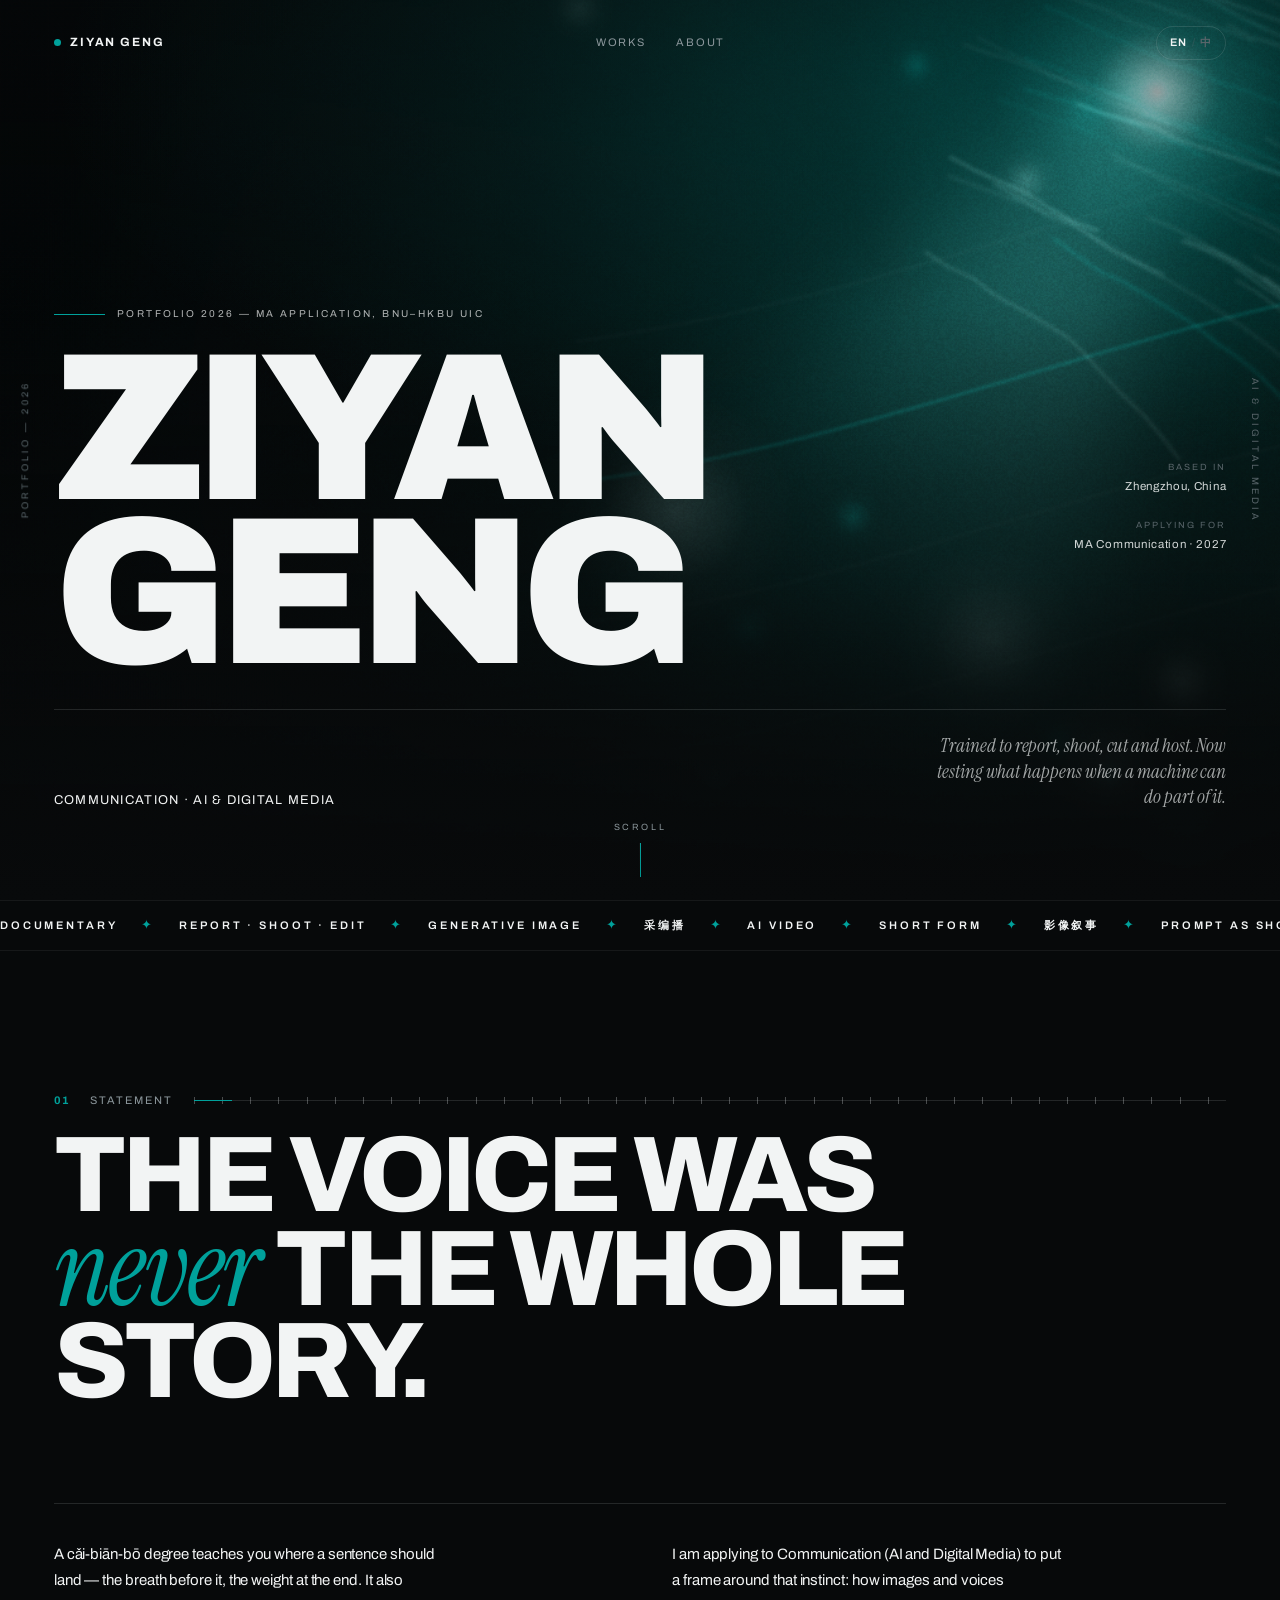
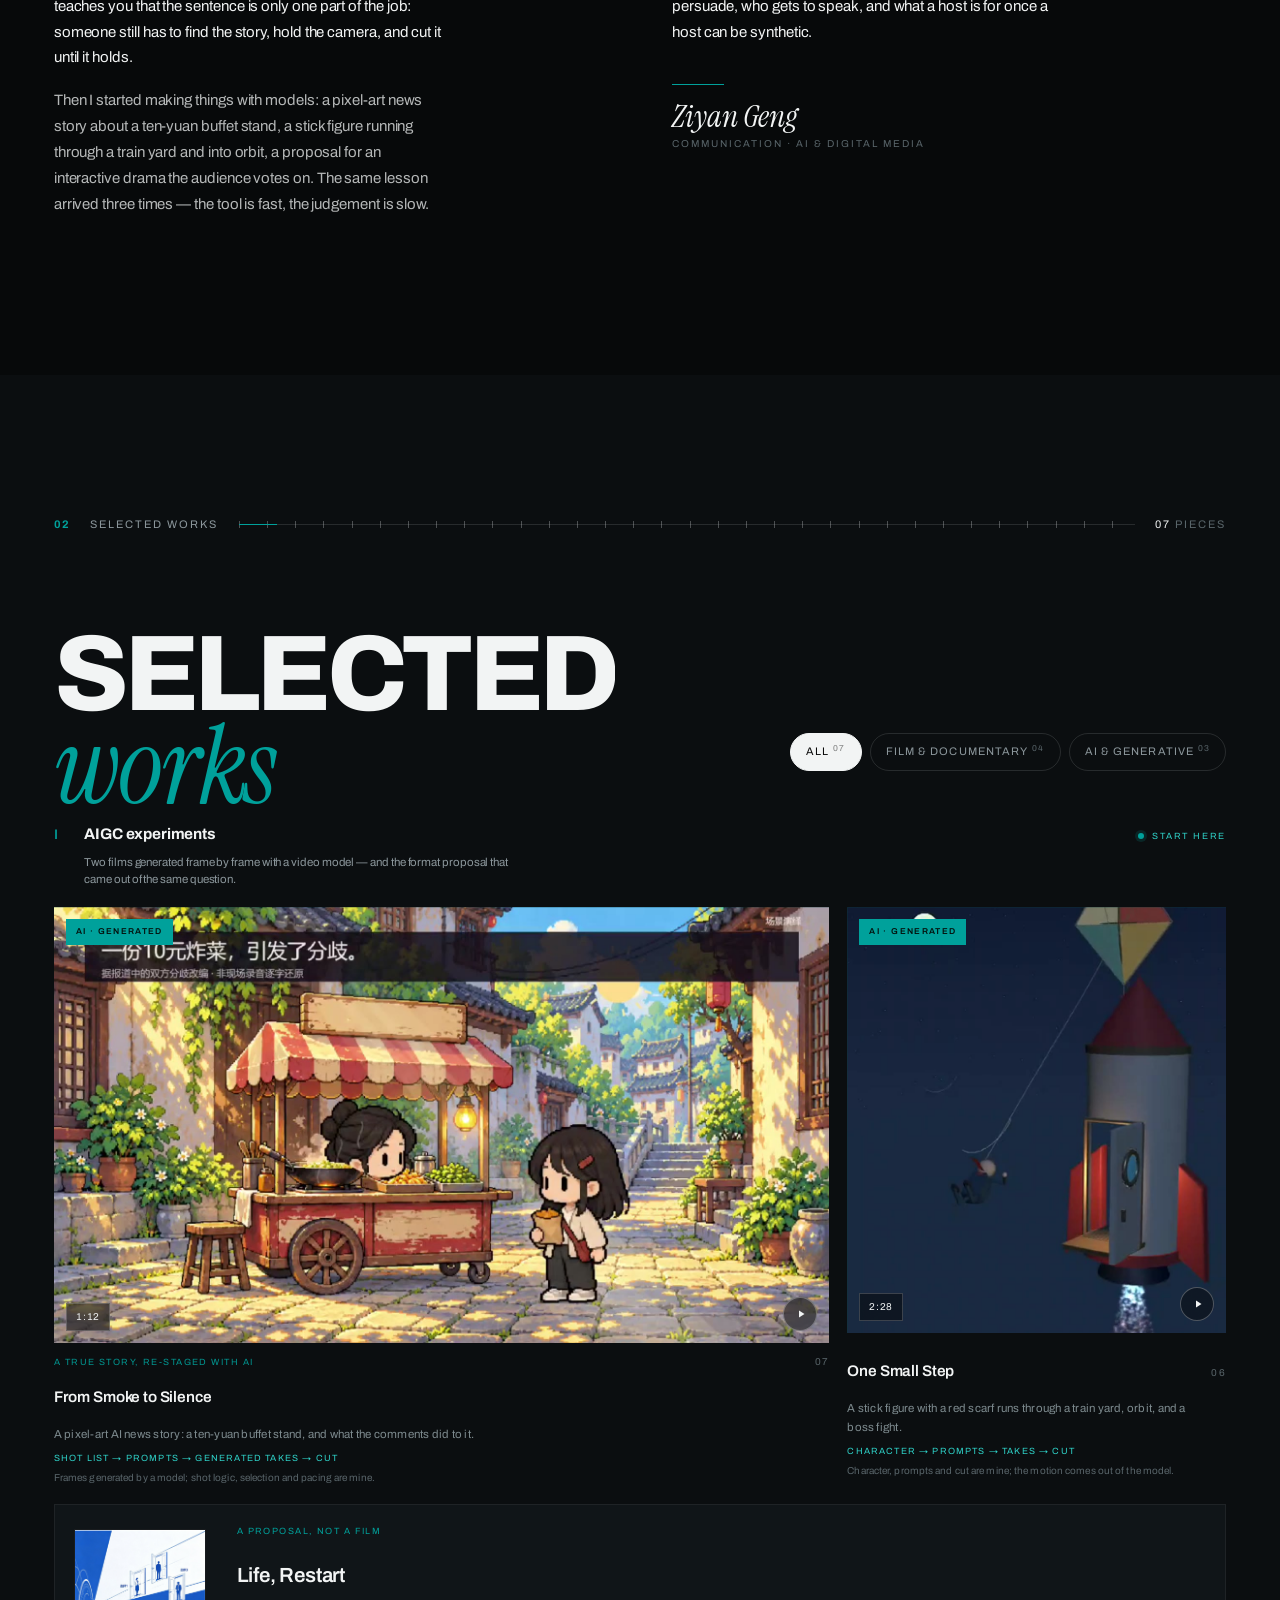
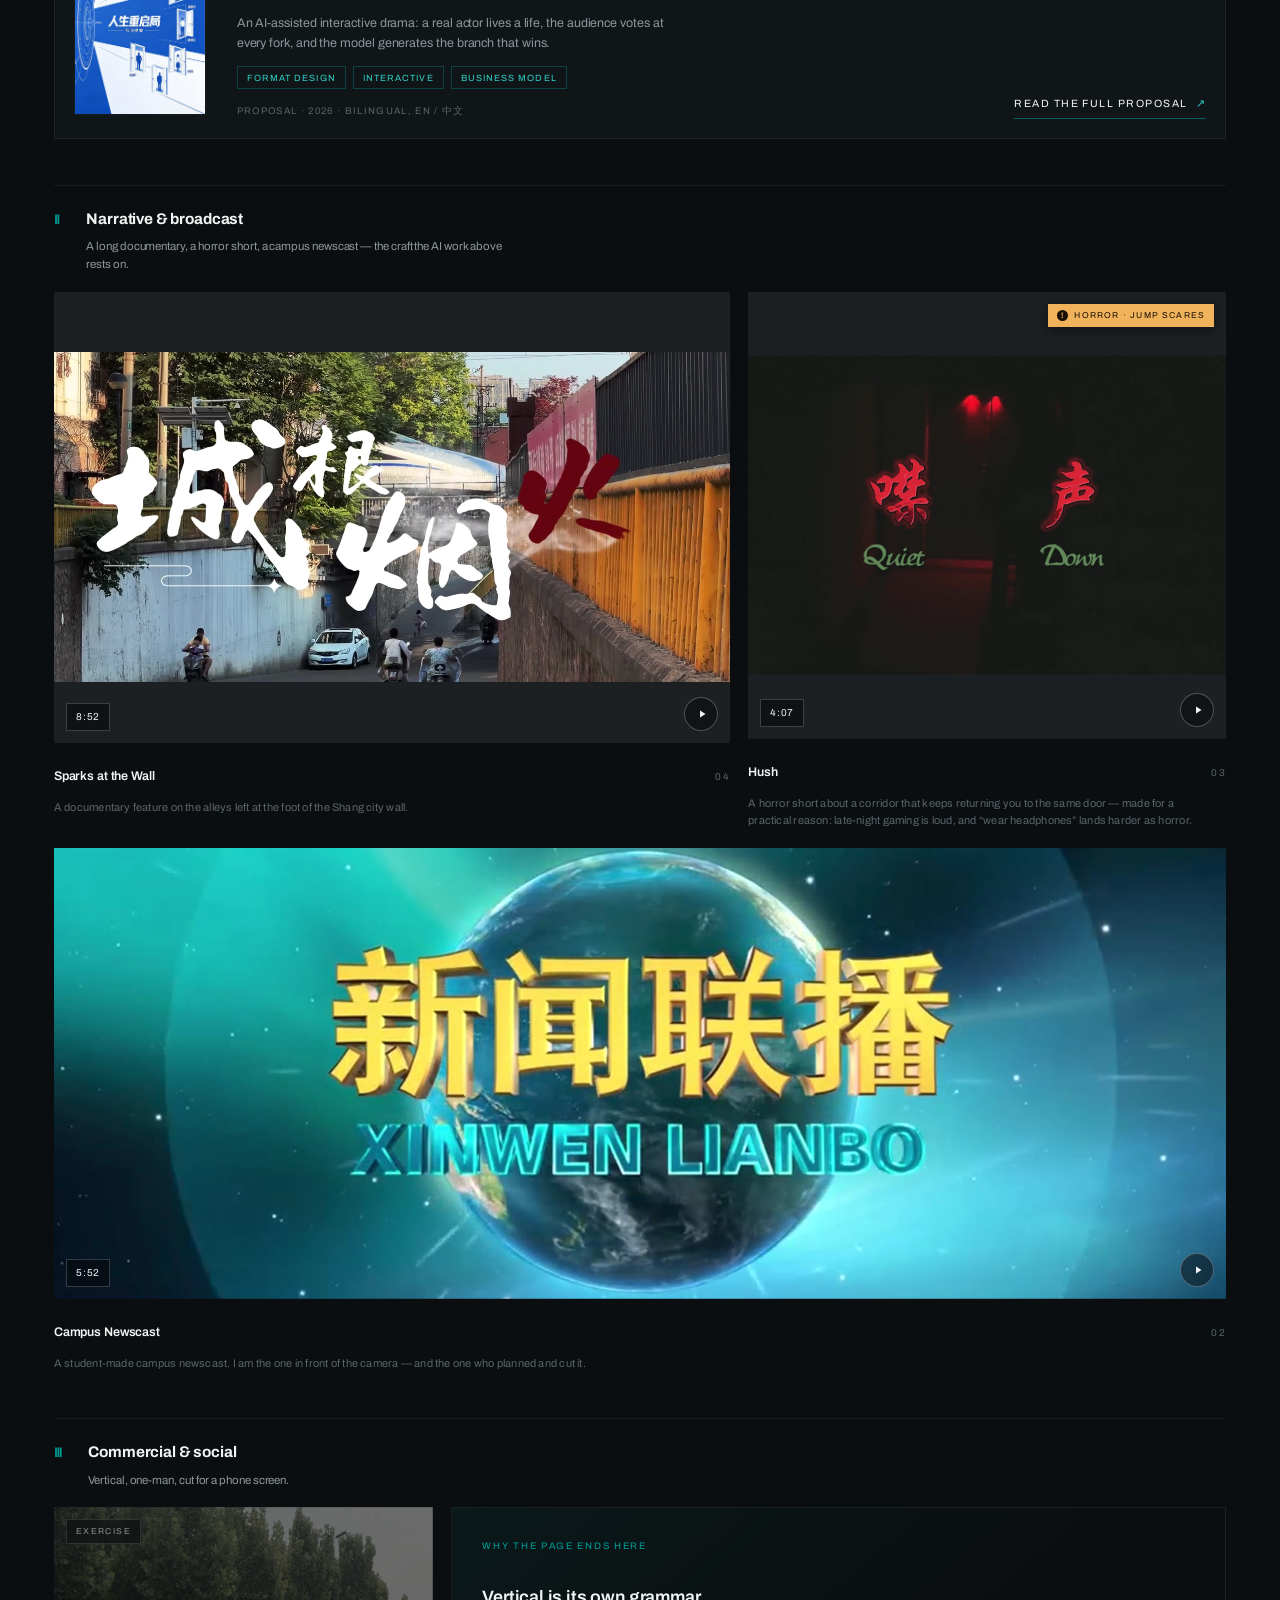
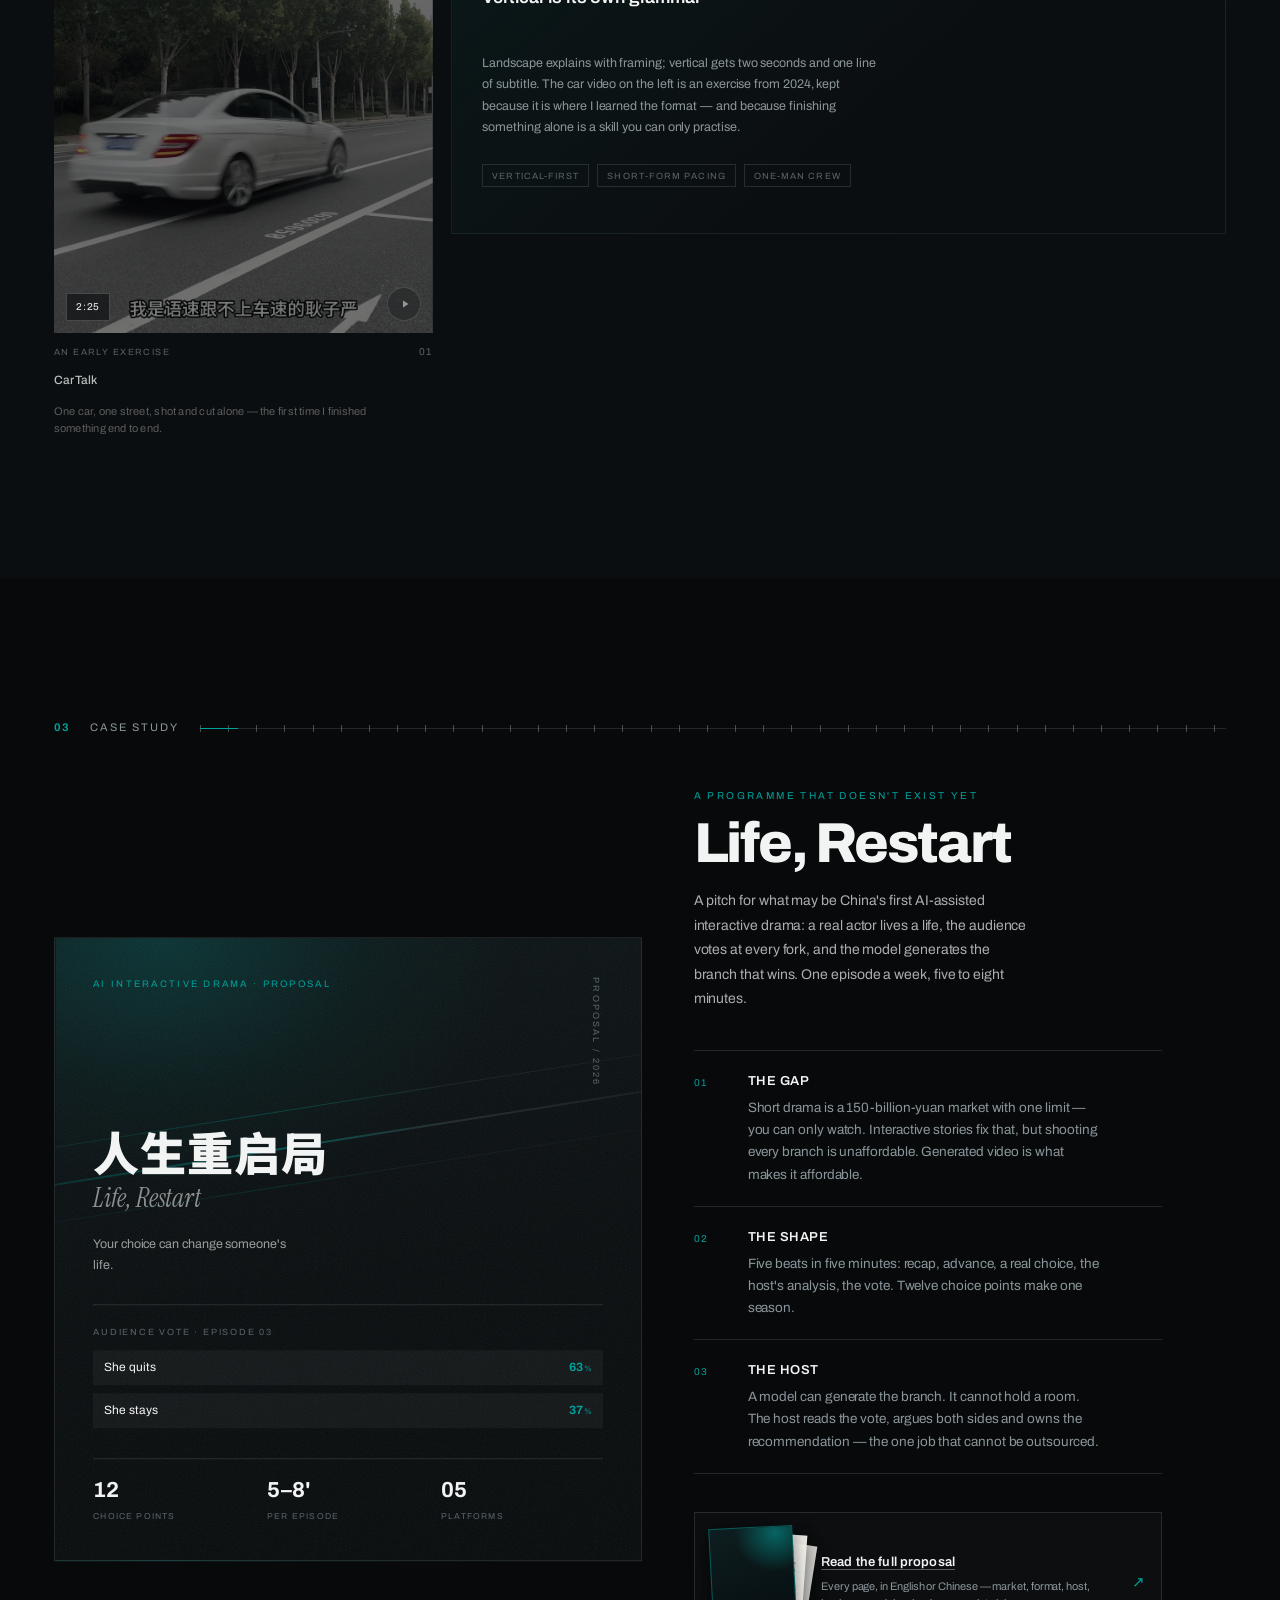
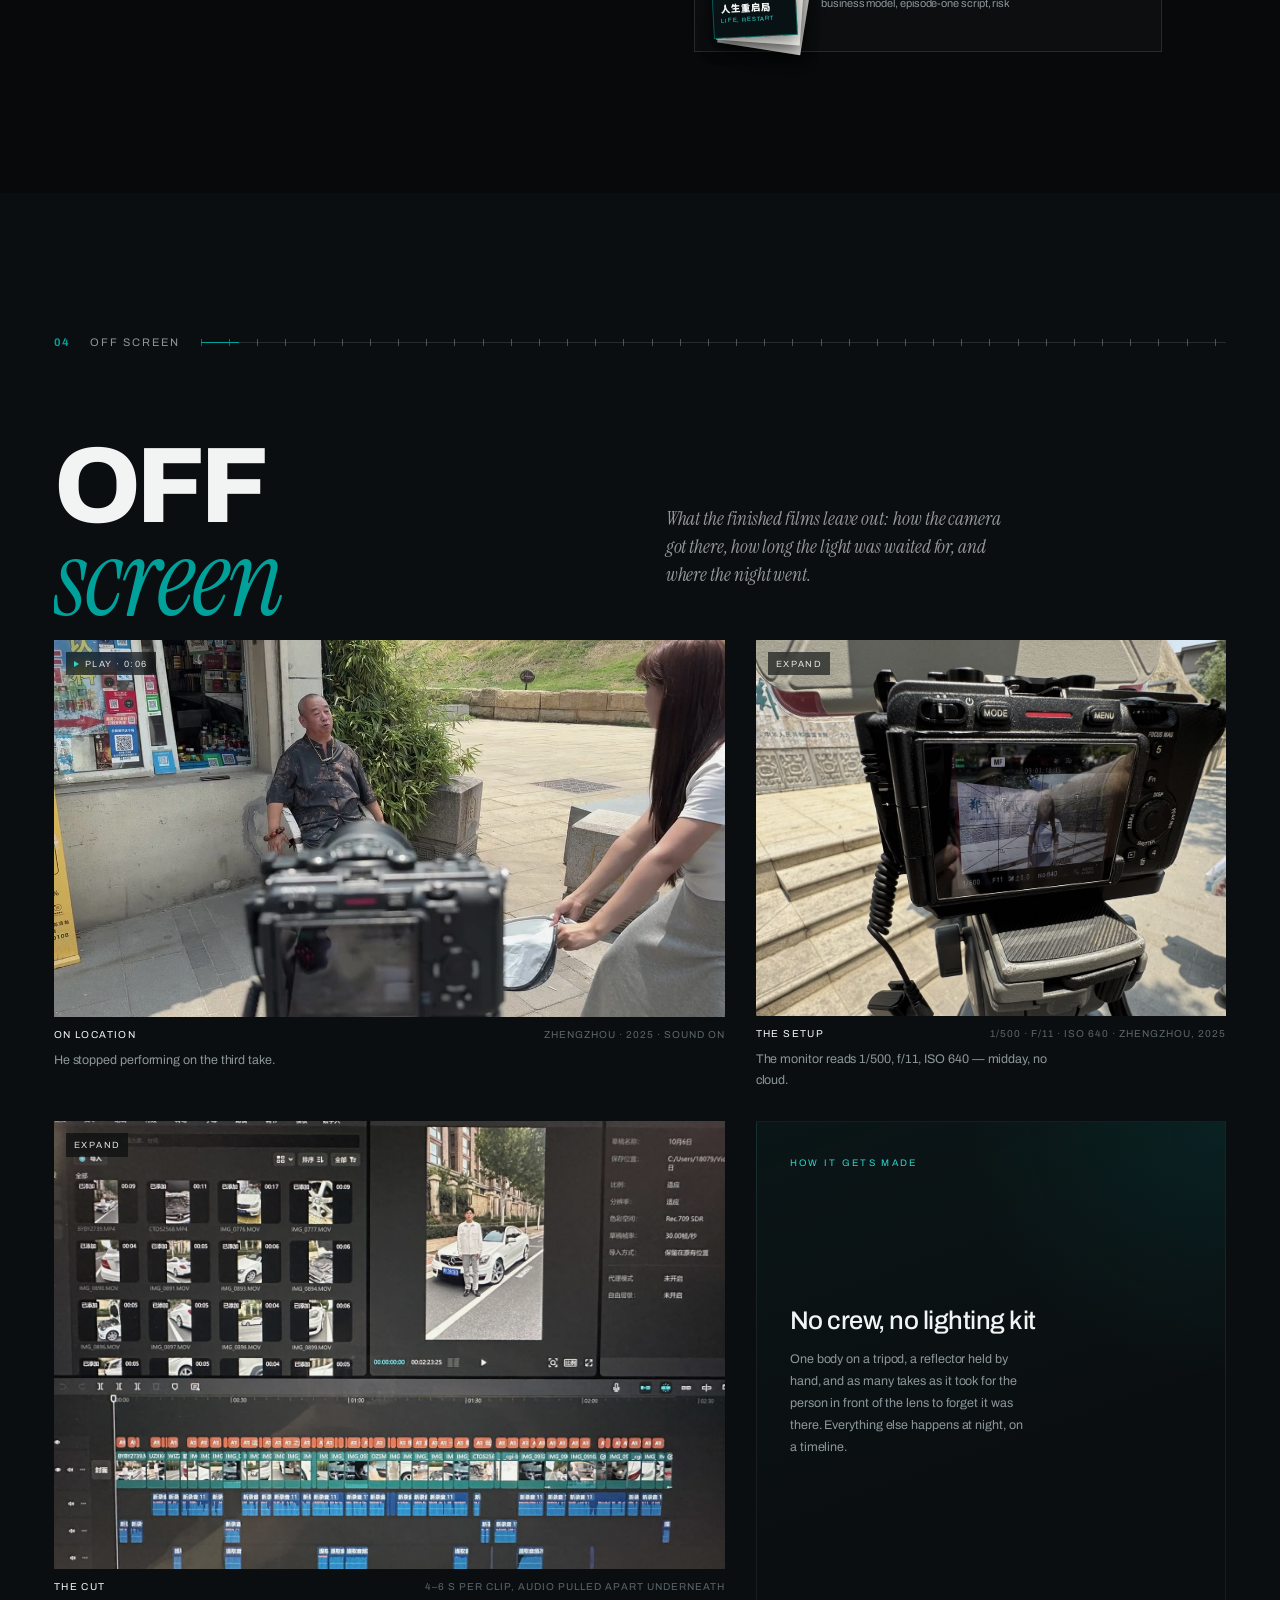
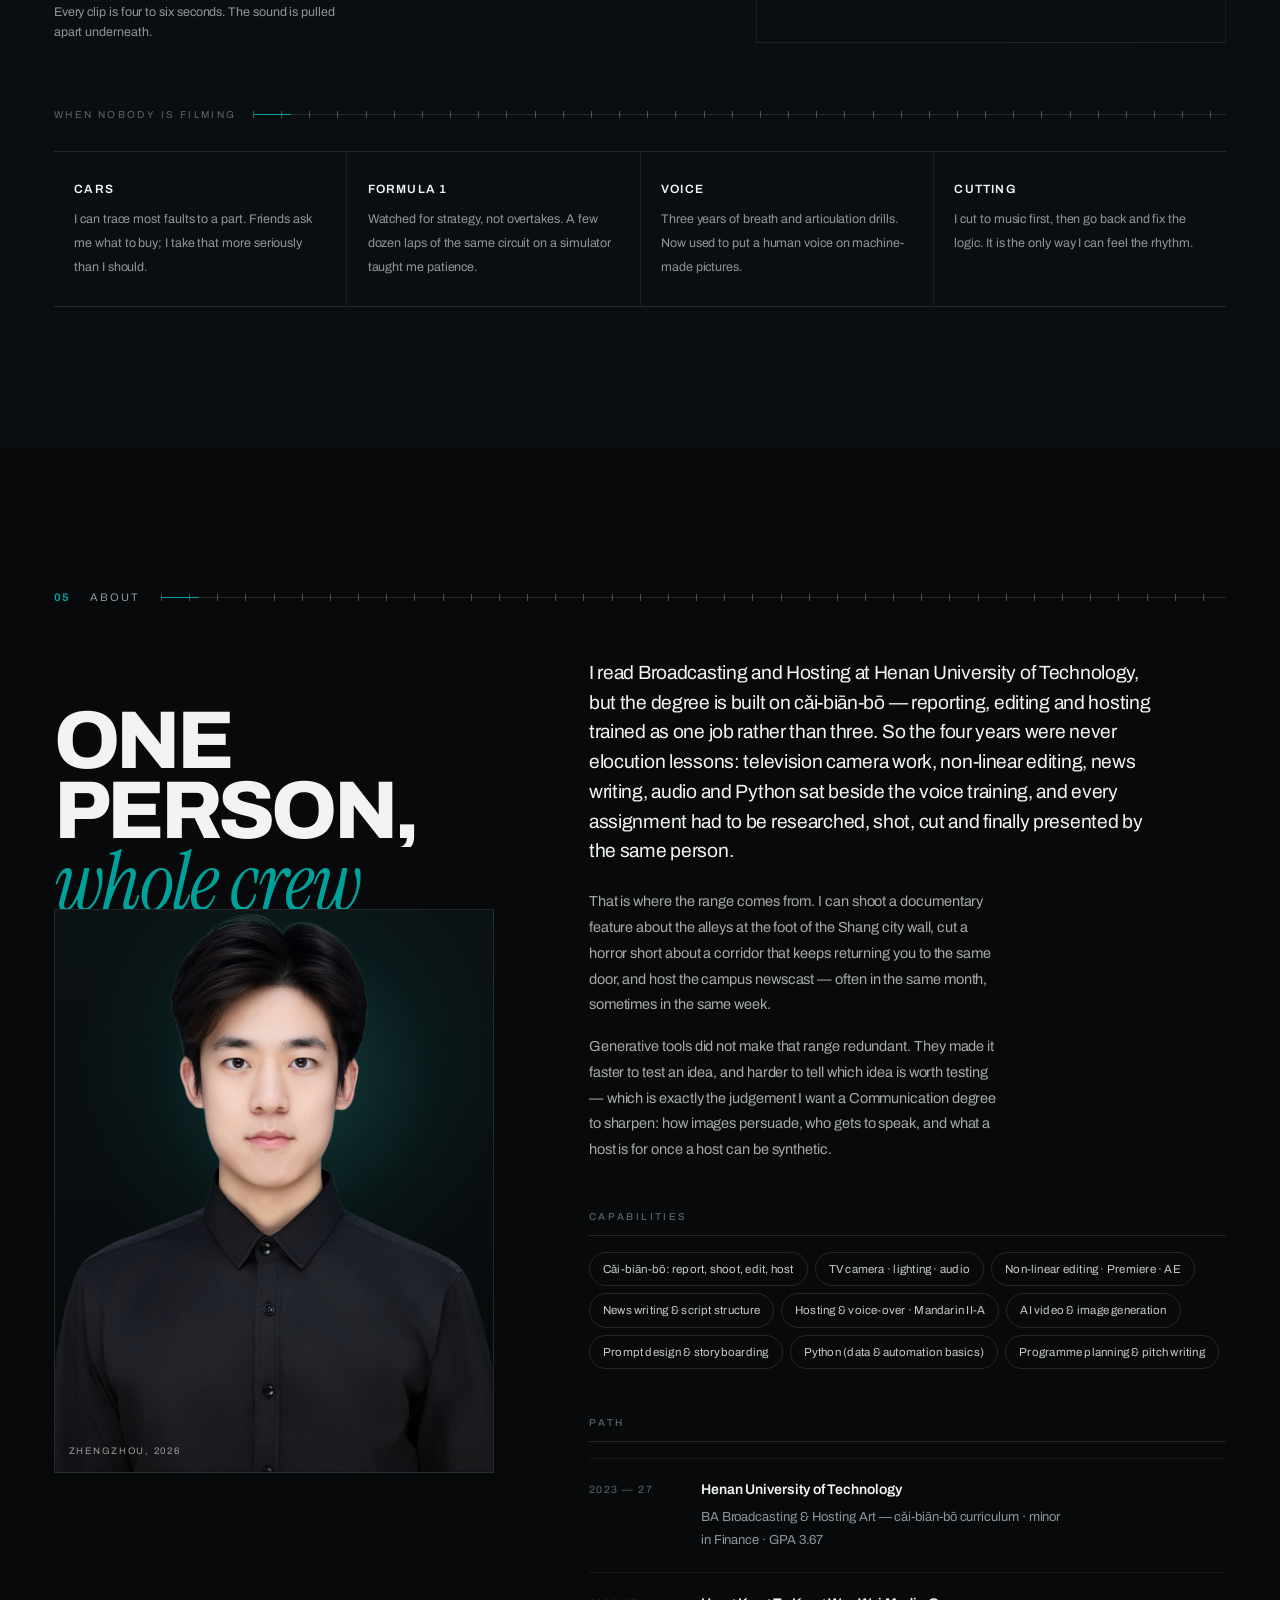
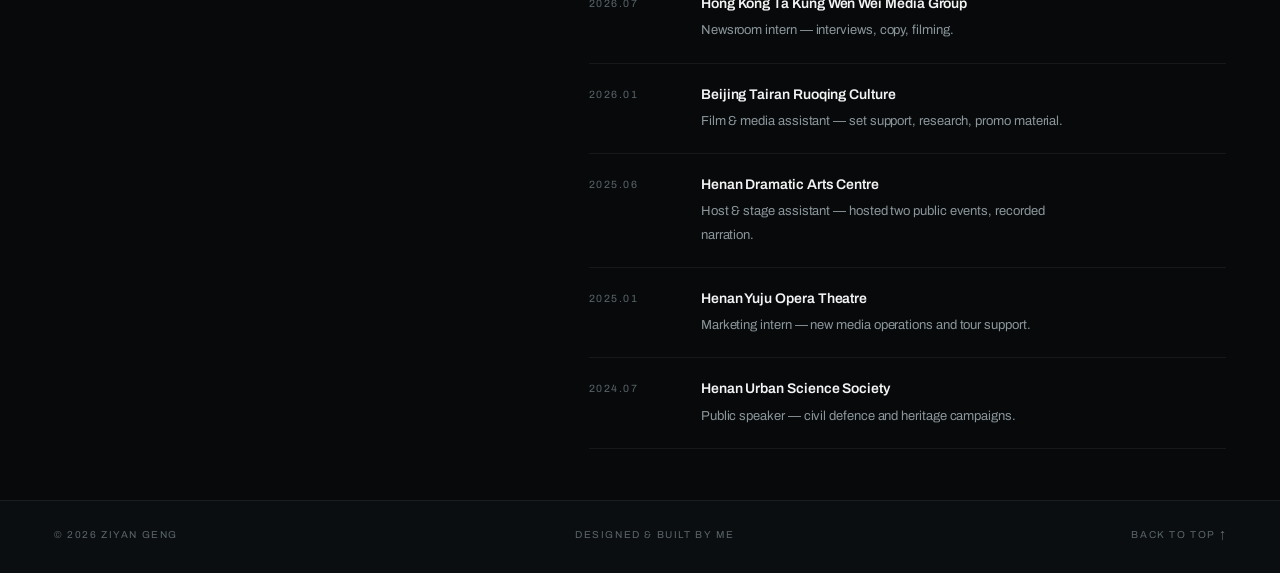
==== index.html @ 97417b98 "Reframe the bio around the cai-bian-bo curriculum: report, shoot, edit, host" ====
<!DOCTYPE html>
<html lang="en">
<head>
<meta charset="UTF-8" />
<meta name="viewport" content="width=device-width, initial-scale=1.0" />
<title>Ziyan Geng — Communication · AI &amp; Digital Media</title>
<meta name="description" content="Portfolio of Ziyan Geng — reporting, shooting, editing and hosting (cǎi-biān-bō), plus documentary, short film and AI-generated moving image. Application for MA Communication (AI and Digital Media), BNU–HKBU UIC." />

<link rel="preconnect" href="https://fonts.googleapis.com" />
<link rel="preconnect" href="https://fonts.gstatic.com" crossorigin />
<!-- 字体走异步加载：即便 fonts.googleapis.com 访问不通，也不会拖住首屏渲染 -->
<link rel="preload" as="style" href="https://fonts.googleapis.com/css2?family=Archivo:wght@300;400;500;600;700;800;900&family=Instrument+Serif:ital@0;1&family=Noto+Sans+SC:wght@300;400;500;700;900&display=swap" />
<link rel="stylesheet" media="print" onload="this.media='all'" href="https://fonts.googleapis.com/css2?family=Archivo:wght@300;400;500;600;700;800;900&family=Instrument+Serif:ital@0;1&family=Noto+Sans+SC:wght@300;400;500;700;900&display=swap" />
<noscript><link rel="stylesheet" href="https://fonts.googleapis.com/css2?family=Archivo:wght@300;400;500;600;700;800;900&family=Instrument+Serif:ital@0;1&family=Noto+Sans+SC:wght@300;400;500;700;900&display=swap" /></noscript>

<!-- 兜底：万一样式表没加载成功，也不至于是一片惨白 -->
<style>
  html{background:#07090a}
  body{margin:0;background:#07090a;color:#f2f4f4;font-family:system-ui,-apple-system,"Segoe UI","PingFang SC","Microsoft YaHei",sans-serif}
</style>

<meta property="og:title" content="Ziyan Geng — Communication · AI & Digital Media" />
<meta property="og:description" content="Portfolio of Ziyan Geng: report, shoot, edit, host — documentary, short film and AI-generated work. Application for MA Communication (AI and Digital Media), BNU–HKBU UIC." />
<meta property="og:type" content="website" />
<meta name="theme-color" content="#07090a" />
<link rel="icon" href="data:image/svg+xml,%3Csvg xmlns='http://www.w3.org/2000/svg' viewBox='0 0 32 32'%3E%3Crect width='32' height='32' fill='%2308080a'/%3E%3Ccircle cx='16' cy='16' r='6' fill='%2300a19b'/%3E%3C/svg%3E" />

<link rel="stylesheet" href="assets/css/style.css?v=20261120c" />
<link rel="stylesheet" href="assets/css/doc.css?v=20261120c" />
</head>
<body>

<!-- ══════════════ PRELOADER ══════════════ -->
<div class="loader" id="loader">
  <div class="loader__inner">
    <div class="loader__row">
      <span class="loader__label">PORTFOLIO · 2026</span>
      <span class="loader__count" id="loaderCount">00</span>
    </div>
    <div class="loader__bar"><i id="loaderBar"></i></div>
  </div>
</div>

<!-- ══════════════ CURSOR ══════════════ -->
<div class="cursor" id="cursor"><span class="cursor__label"></span></div>

<!-- ══════════════ PROGRESS ══════════════ -->
<div class="progress"><i id="progressBar"></i></div>

<!-- ══════════════ SIDE RAIL ══════════════ -->
<div class="rail rail--left"><span>PORTFOLIO — 2026</span></div>
<div class="rail rail--right"><span>AI &amp; DIGITAL MEDIA</span></div>

<!-- ══════════════ NAV ══════════════ -->
<header class="nav" id="nav">
  <a href="#top" class="nav__mark" data-cursor="home">
    <span class="nav__dot"></span>
    <span data-i18n="nav.mark">Ziyan Geng</span>
  </a>
  <nav class="nav__links">
    <a href="#works" data-i18n="nav.works">Works</a>
    <a href="#about" data-i18n="nav.about">About</a>
  </nav>
  <button class="lang" id="langToggle" aria-label="Switch language">
    <span class="lang__opt is-on" data-lang="en">EN</span>
    <span class="lang__slash">/</span>
    <span class="lang__opt" data-lang="zh">中</span>
  </button>
</header>

<!-- ══════════════ HERO ══════════════ -->
<section class="hero" id="top">
  <div class="hero__media">
    <canvas class="art art--hero" data-seed="7" data-mode="hero" data-tone="ember" data-art="flow"></canvas>
  </div>
  <div class="hero__grad"></div>
  <div class="grain"></div>

  <div class="hero__grid">
    <p class="hero__kicker reveal" data-i18n="hero.kicker">Portfolio 2026 — Application, BNU–HKBU UIC</p>

    <h1 class="hero__name">
      <span class="line"><span class="line__in" data-i18n="hero.first">YOUR</span></span><span class="line"><span class="line__in" data-i18n="hero.last">NAME</span></span>
    </h1>

    <div class="hero__foot">
      <p class="hero__role reveal" data-i18n="hero.role">
        Communication · AI &amp; Digital Media
      </p>
      <p class="hero__lede reveal" data-i18n="hero.lede">
        Trained to report, shoot, cut and host. Now testing what happens when a
        machine can do part of it.
      </p>
    </div>
  </div>

  <div class="hero__meta">
    <div class="meta__item reveal">
      <span class="meta__k" data-i18n="hero.based">Based in</span>
      <span class="meta__v" data-i18n="hero.city">Zhengzhou, China</span>
    </div>
    <div class="meta__item reveal">
      <span class="meta__k" data-i18n="hero.status">Applying for</span>
      <span class="meta__v" data-i18n="hero.value">MA Communication · 2027</span>
    </div>
  </div>

  <a href="#statement" class="scrollcue">
    <span data-i18n="hero.scroll">Scroll</span>
    <i></i>
  </a>
</section>

<!-- ══════════════ MARQUEE ══════════════ -->
<div class="marquee" aria-hidden="true">
  <div class="marquee__track" id="marqueeTrack"></div>
</div>

<!-- ══════════════ STATEMENT ══════════════ -->
<section class="section statement" id="statement">
  <div class="wrap">
    <div class="sec__head">
      <span class="sec__num">01</span>
      <span class="sec__tag" data-i18n="s1.tag">Statement</span>
      <span class="sec__rule"></span>
    </div>

    <h2 class="display statement__title" data-drift="0.035">
      <span class="line"><span class="line__in" data-i18n="s1.l1">Two ways of</span></span>
      <span class="line"><span class="line__in"><em data-i18n="s1.l2">seeing</em> <span data-i18n="s1.l3">the same thing.</span></span></span>
    </h2>

    <div class="statement__body">
      <div class="statement__col reveal">
        <p data-i18n="s1.p1">
          A cǎi-biān-bō degree teaches you where a sentence should land — the breath
          before it, the weight at the end. It also teaches you that the sentence is
          only one part of the job: someone still has to find the story, hold the
          camera, and cut it until it holds.
        </p>
        <p data-i18n="s1.p2">
          I am applying to Communication (AI and Digital Media) because I want to work
          where those two habits meet: images that carry an argument, and tools that
          let an idea be tested before it exists.
        </p>
      </div>
      <div class="statement__col reveal">
        <p data-i18n="s1.p3">
          Everything on this site was made in the last two years — some in a darkroom,
          some in a latent space. I keep both, because I don't think one replaces the other.
        </p>
        <div class="sign">
          <span class="sign__line"></span>
          <span class="sign__name" data-i18n="site.name">Ziyan Geng</span>
          <span class="sign__role" data-i18n="hero.role">Communication · AI &amp; Digital Media</span>
        </div>
      </div>
    </div>
  </div>
</section>

<!-- ══════════════ WORKS ══════════════ -->
<section class="section works" id="works">
  <div class="wrap">
    <div class="sec__head">
      <span class="sec__num">02</span>
      <span class="sec__tag" data-i18n="w.tag">Selected Works</span>
      <span class="sec__rule"></span>
      <span class="sec__count"><span id="workCount" data-count>0</span> <span data-i18n="w.items">pieces</span></span>
    </div>

    <div class="works__top">
      <h2 class="display works__title" data-drift="0.05">
        <span class="line"><span class="line__in" data-i18n="w.title">SELECTED</span></span>
        <span class="line"><span class="line__in"><em data-i18n="w.title2">works</em></span></span>
      </h2>
      <div class="filters" id="filters">
        <button class="filter is-on" data-filter="all"><span data-i18n="f.all">All</span><sup>07</sup></button>
        <button class="filter" data-filter="film"><span data-i18n="f.film">Film &amp; Documentary</span><sup>04</sup></button>
        <button class="filter" data-filter="ai"><span data-i18n="f.ai">AI &amp; Generative</span><sup>03</sup></button>
      </div>
    </div>

    <div class="grid" id="worksGrid"></div>
  </div>
</section>

<!-- ══════════════ FEATURED / CASE STUDY ══════════════ -->
<section class="section featured" id="featured">
  <div class="wrap">
    <div class="sec__head">
      <span class="sec__num">03</span>
      <span class="sec__tag" data-i18n="f2.tag">Case Study</span>
      <span class="sec__rule"></span>
    </div>
  </div>

  <div class="feature">
    <div class="poster" data-drift="0.04">
      <span class="poster__livery" aria-hidden="true"><i></i><i></i><i></i></span>
      <span class="poster__tag" data-i18n="f2.posterTag">AI interactive drama · proposal</span>
      <h4 class="poster__cn">人生重启局</h4>
      <p class="poster__en">Life, Restart</p>
      <p class="poster__sub" data-i18n="f2.posterSub">Your choice can change someone's life.</p>

      <div class="vote">
        <span class="vote__label" data-i18n="f2.vote">Audience vote · episode 03</span>
        <div class="vote__row"><span data-i18n="f2.v1">She quits</span><b style="--p:63%">63</b></div>
        <div class="vote__row"><span data-i18n="f2.v2">She stays</span><b style="--p:37%">37</b></div>
      </div>

      <div class="poster__stats">
        <div><b data-count>12</b><span data-i18n="f2.st1">choice points</span></div>
        <div><b>5–8'</b><span data-i18n="f2.st2">per episode</span></div>
        <div><b data-count>05</b><span data-i18n="f2.st3">platforms</span></div>
      </div>
      <div class="poster__mark">PROPOSAL / 2026</div>
    </div>

    <div class="feature__text">
      <p class="feature__kicker" data-i18n="f2.kicker">A programme that doesn't exist yet</p>
      <h3 class="feature__title" data-i18n="f2.title">Life, Restart</h3>
      <p class="feature__desc" data-i18n="f2.desc">
        A pitch for what may be China's first AI-assisted interactive drama: a
        real actor lives a life, the audience votes at every fork, and the model
        generates the branch that wins.
      </p>

      <ol class="steps">
        <li class="step">
          <span class="step__n">01</span>
          <div>
            <h4 data-i18n="f2.s1t">The gap</h4>
            <p data-i18n="f2.s1d">Short drama is a huge market with one limit — you can only watch. Generated video is what makes interactive branches affordable.</p>
          </div>
        </li>
        <li class="step">
          <span class="step__n">02</span>
          <div>
            <h4 data-i18n="f2.s2t">The shape</h4>
            <p data-i18n="f2.s2d">Five beats in five minutes: recap, advance, a real choice, the host's analysis, the vote. Twelve choice points make one season.</p>
          </div>
        </li>
        <li class="step">
          <span class="step__n">03</span>
          <div>
            <h4 data-i18n="f2.s3t">The host</h4>
            <p data-i18n="f2.s3d">A model can generate the branch. It cannot hold a room. The host reads the vote, argues both sides and owns the recommendation.</p>
          </div>
        </li>
      </ol>

      <a class="doc" id="openScript" href="assets/script/proposal.pdf">
        <span class="doc__stack" aria-hidden="true">
          <span class="mini mini--3"></span>
          <span class="mini mini--2"></span>
          <span class="mini mini--1">
            <b>人生重启局</b>
            <i>LIFE, RESTART</i>
          </span>
        </span>
        <span class="doc__txt">
          <b data-i18n="f2.docT">Read the full proposal</b>
          <span data-i18n="f2.docS">Every page, in English or Chinese — market, format, host, business model, episode-one script, risk</span>
        </span>
        <span class="doc__go">↗</span>
      </a>
    </div>
  </div>
</section>

<!-- ══════════════ OFF SCREEN ══════════════ -->
<section class="section off" id="off">
  <div class="wrap">
    <div class="sec__head">
      <span class="sec__num">04</span>
      <span class="sec__tag" data-i18n="o.tag">Off Screen</span>
      <span class="sec__rule"></span>
    </div>
    <div class="off__head">
      <h2 class="display" data-drift="0.05">
        <span class="line"><span class="line__in" data-i18n="o.title">OFF</span></span>
        <span class="line"><span class="line__in"><em data-i18n="o.title2">screen</em></span></span>
      </h2>
      <p class="off__lede" data-i18n="o.lede">
        What the finished films leave out: how the camera got there, how long the
        light was waited for, and where the night went.
      </p>
    </div>

    <div class="bts" id="bts"></div>

    <div class="off__sub">
      <span class="off__sub-k" data-i18n="o.sub">When nobody is filming</span>
      <span class="sec__rule"></span>
    </div>

    <ul class="hobbies" id="hobbies"></ul>
  </div>
</section>

<!-- ══════════════ ABOUT ══════════════ -->
<section class="section about" id="about">
  <div class="wrap">
    <div class="sec__head">
      <span class="sec__num">05</span>
      <span class="sec__tag" data-i18n="a.tag">About</span>
      <span class="sec__rule"></span>
    </div>

    <div class="about__grid">
      <div class="about__left">
        <h2 class="display about__title" data-drift="0.05">
          <span class="line"><span class="line__in" data-i18n="a.t1">One</span></span>
          <span class="line"><span class="line__in" data-i18n="a.t2">person,</span></span>
          <span class="line"><span class="line__in"><em data-i18n="a.t3">whole crew</em></span></span>
        </h2>
        <div class="portrait">
          <img class="portrait__img" src="assets/img/portrait.png" alt="Ziyan Geng" />
          <span class="portrait__cap" data-i18n="a.cap">Zhengzhou, 2026</span>
        </div>
      </div>

      <div class="about__right">
        <p class="about__lead reveal" data-i18n="a.p1">
          I read Broadcasting and Hosting at Henan University of Technology, but the
          degree is built on cǎi-biān-bō — reporting, editing and hosting trained as
          one job rather than three. So the four years were never elocution lessons:
          television camera work, non-linear editing, news writing, audio and Python
          sat beside the voice training, and every assignment had to be researched,
          shot, cut and finally presented by the same person.
        </p>
        <p class="reveal" data-i18n="a.p2">
          That is where the range comes from. I can shoot a documentary feature about
          the alleys at the foot of the Shang city wall, cut a horror short about a
          corridor that keeps returning you to the same door, and host the campus
          newscast — often in the same month, sometimes in the same week.
        </p>
        <p class="reveal" data-i18n="a.p3">
          Generative tools did not make that range redundant. They made it faster to
          test an idea, and harder to tell which idea is worth testing — which is
          exactly the judgement I want a Communication degree to sharpen: how images
          persuade, who gets to speak, and what a host is for once a host can be
          synthetic.
        </p>

        <div class="block reveal">
          <h3 class="block__title"><span data-i18n="a.skills">Capabilities</span></h3>
          <ul class="chips">
            <li data-i18n="a.sk1">Cǎi-biān-bō: report, shoot, edit, host</li>
            <li data-i18n="a.sk2">TV camera · lighting · audio</li>
            <li data-i18n="a.sk3">Non-linear editing · Premiere · AE</li>
            <li data-i18n="a.sk4">News writing &amp; script structure</li>
            <li data-i18n="a.sk5">Hosting &amp; voice-over · Mandarin II-A</li>
            <li data-i18n="a.sk6">AI video &amp; image generation</li>
            <li data-i18n="a.sk7">Prompt design &amp; storyboarding</li>
            <li data-i18n="a.sk8">Python (data &amp; automation basics)</li>
            <li data-i18n="a.sk9">Programme planning &amp; pitch writing</li>
          </ul>
        </div>

        <div class="block reveal">
          <h3 class="block__title"><span data-i18n="a.path">Path</span></h3>
          <ul class="timeline">
            <li>
              <span class="tl__year">2023 — 27</span>
              <div>
                <h4 data-i18n="a.tl1t">Henan University of Technology</h4>
                <p data-i18n="a.tl1d">BA Broadcasting &amp; Hosting Art — cǎi-biān-bō curriculum · minor in Finance · GPA 3.67</p>
              </div>
            </li>
            <li>
              <span class="tl__year">2026.07</span>
              <div>
                <h4 data-i18n="a.tl2t">Hong Kong Ta Kung Wen Wei Media Group</h4>
                <p data-i18n="a.tl2d">Newsroom intern — interviews, copy, filming.</p>
              </div>
            </li>
            <li>
              <span class="tl__year">2026.01</span>
              <div>
                <h4 data-i18n="a.tl3t">Beijing Tairan Ruoqing Culture</h4>
                <p data-i18n="a.tl3d">Film &amp; media assistant — set support, research, promo material.</p>
              </div>
            </li>
            <li>
              <span class="tl__year">2025.06</span>
              <div>
                <h4 data-i18n="a.tl4t">Henan Dramatic Arts Centre</h4>
                <p data-i18n="a.tl4d">Host &amp; stage assistant — hosted two public events, recorded narration.</p>
              </div>
            </li>
            <li>
              <span class="tl__year">2025.01</span>
              <div>
                <h4 data-i18n="a.tl5t">Henan Yuju Opera Theatre</h4>
                <p data-i18n="a.tl5d">Marketing intern — new media operations and tour support.</p>
              </div>
            </li>
            <li>
              <span class="tl__year">2024.07</span>
              <div>
                <h4 data-i18n="a.tl6t">Henan Urban Science Society</h4>
                <p data-i18n="a.tl6d">Public speaker — civil defence and heritage campaigns.</p>
              </div>
            </li>
          </ul>
        </div>
      </div>
    </div>
  </div>
</section>

<!-- ══════════════ CLOSING STRIP ══════════════ -->
<footer class="endbar">
  <span>© 2026 <span data-i18n="nav.mark">Ziyan Geng</span></span>
  <span data-i18n="c.built">Designed &amp; built by me</span>
  <a href="#top" class="footer__top" data-i18n="c.top">Back to top ↑</a>
</footer>

<!-- ══════════════ SCRIPT READER ══════════════ -->
<div class="reader" id="reader" aria-hidden="true">
  <div class="reader__bar">
    <span class="reader__k" id="readerKicker" data-i18n="r.kicker">Life, Restart — programme proposal</span>
    <span class="reader__acts">
      <a class="reader__dl" id="readerDl" href="assets/script/proposal.pdf" download data-i18n="r.dl">Download PDF</a>
      <button class="reader__x" id="readerClose" type="button" aria-label="Close">
        <span data-i18n="r.close">Close</span> <i>✕</i>
      </button>
    </span>
  </div>
  <div class="reader__stage" id="readerStage"></div>
</div>

<!-- ══════════════ LIGHTBOX ══════════════ -->
<div class="lightbox" id="lightbox">
  <button class="lb__close" id="lbClose" aria-label="Close">✕</button>
  <button class="lb__nav lb__prev" id="lbPrev" aria-label="Previous">←</button>
  <button class="lb__nav lb__next" id="lbNext" aria-label="Next">→</button>
  <figure class="lb__figure">
    <div class="lb__media" id="lbMedia"></div>
    <figcaption class="lb__cap">
      <span class="lb__title" id="lbTitle"></span>
      <span class="lb__meta" id="lbMeta"></span>
    </figcaption>
    <div class="lb__extra" id="lbExtra" hidden></div>
  </figure>
</div>

<script src="assets/js/data.js?v=20261120c"></script>
<script src="assets/js/proposal.js?v=20261120c"></script>
<script src="assets/js/main.js?v=20261120c"></script>
</body>
</html>
---- assets/css/style.css ----
/* ══════════════════════════════════════════════════════
   YOUR NAME — Portfolio 2026
   Dark editorial system
   ══════════════════════════════════════════════════════ */

:root{
  --bg:        #07090a;
  --bg-2:      #0b0e10;
  --bg-3:      #101518;
  --ink:       #f2f4f4;
  --dim:       #8b969b;
  --dimmer:    #59656a;
  --line:      rgba(200,204,206,.15);
  --line-soft: rgba(200,204,206,.08);

  /* Mercedes-AMG Petronas: teal / silver / black */
  --accent:    #00a19b;
  --accent-hi: #2fd3c9;
  --silver:    #c8ccce;
  --carbon:    #565f64;

  --pad:   clamp(20px, 4.2vw, 68px);
  --gap:   clamp(10px, 1.4vw, 22px);
  --sec-y: clamp(90px, 11vw, 168px);

  --ease: cubic-bezier(.16,1,.3,1);
  --ease-io: cubic-bezier(.65,.05,.36,1);

  --f-sans: "Archivo", "Helvetica Neue", Helvetica, Arial, sans-serif;
  --f-serif: "Instrument Serif", "Times New Roman", serif;
  --f-cn: "Noto Sans SC", "PingFang SC", "Microsoft YaHei", sans-serif;
}

*,*::before,*::after{ box-sizing:border-box; }

html{
  -webkit-text-size-adjust:100%;
  scroll-behavior:smooth;
}

body{
  margin:0;
  background:var(--bg);
  color:var(--ink);
  font-family:var(--f-sans);
  font-weight:400;
  font-size:clamp(15px,1.02vw,17px);
  line-height:1.6;
  letter-spacing:-.005em;
  -webkit-font-smoothing:antialiased;
  overflow-x:hidden;
}

body.is-locked{ overflow:hidden; }

html[lang="zh"] body{
  font-family:var(--f-cn);
  letter-spacing:.01em;
  line-height:1.75;
}

::selection{ background:var(--accent); color:#04100f; }

a{ color:inherit; text-decoration:none; }
img{ display:block; max-width:100%; }
button{ font:inherit; color:inherit; background:none; border:0; cursor:pointer; }
ul,ol{ margin:0; padding:0; list-style:none; }

/* ── scrollbar ── */
::-webkit-scrollbar{ width:9px; }
::-webkit-scrollbar-track{ background:var(--bg); }
::-webkit-scrollbar-thumb{ background:#1b2326; border-radius:9px; }
::-webkit-scrollbar-thumb:hover{ background:#2b3539; }

/* ══════════ GENERIC LAYOUT ══════════ */
.wrap{
  width:100%;
  max-width:1680px;
  margin-inline:auto;
  padding-inline:var(--pad);
}

.section{ position:relative; padding-block:var(--sec-y); }

.display{
  font-weight:800;
  font-size:clamp(44px, 8.4vw, 152px);
  line-height:.86;
  letter-spacing:-.045em;
  margin:0;
  text-transform:uppercase;
}
html[lang="zh"] .display{
  font-family:var(--f-cn);
  font-weight:900;
  letter-spacing:-.01em;
  line-height:1.02;
}

.display em{
  font-family:var(--f-serif);
  font-style:italic;
  font-weight:400;
  letter-spacing:-.02em;
  text-transform:none;
  color:var(--accent);
}
html[lang="zh"] .display em{
  font-family:var(--f-cn);
  font-style:normal;
  font-weight:300;
  color:var(--ink);
}

/* line reveal */
.line{ display:block; overflow:hidden; }
.line__in{
  display:block;
  transform:translateY(115%);
  transition:transform 1.15s var(--ease);
  will-change:transform;
}
.is-in .line__in,
.line.is-in .line__in{ transform:translateY(0); }
.line:nth-child(2) .line__in{ transition-delay:.08s; }
.line:nth-child(3) .line__in{ transition-delay:.16s; }

/* generic fade-up */
.reveal{
  opacity:0;
  transform:translateY(26px);
  transition:opacity .9s var(--ease), transform .9s var(--ease);
}
.reveal.is-in{ opacity:1; transform:none; }

/* section header */
.sec__head{
  display:flex;
  align-items:center;
  gap:clamp(12px,1.6vw,22px);
  padding-bottom:clamp(28px,4vw,56px);
  font-size:11px;
  letter-spacing:.18em;
  text-transform:uppercase;
  color:var(--dim);
}
html[lang="zh"] .sec__head{ letter-spacing:.24em; }
.sec__num{
  color:var(--accent); font-weight:700;
  font-variant-numeric:tabular-nums;
  letter-spacing:.1em;
}
.sec__rule{
  flex:1; height:9px;
  background:
    linear-gradient(90deg, var(--accent) 0 clamp(22px,3vw,40px), transparent clamp(22px,3vw,40px)) center/100% 1px no-repeat,
    linear-gradient(90deg, var(--line) 0 100%) center/100% 1px no-repeat,
    repeating-linear-gradient(90deg, rgba(200,204,206,.34) 0 1px, transparent 1px clamp(18px,2.2vw,30px)) center/100% 7px no-repeat;
}
.sec__count{ color:var(--dimmer); }
.sec__count span:first-child{ color:var(--ink); }

/* grain overlay */
.grain{
  position:absolute; inset:0;
  pointer-events:none;
  z-index:3;
  opacity:.16;
  mix-blend-mode:overlay;
  background-image:url("data:image/svg+xml,%3Csvg xmlns='http://www.w3.org/2000/svg' width='140' height='140'%3E%3Cfilter id='n'%3E%3CfeTurbulence type='fractalNoise' baseFrequency='.9' numOctaves='3'/%3E%3C/filter%3E%3Crect width='100%25' height='100%25' filter='url(%23n)' opacity='.42'/%3E%3C/svg%3E");
}

/* canvas art */
.art{
  display:block;
  width:100%;
  height:100%;
  object-fit:cover;
}

/* ══════════ PRELOADER ══════════ */
.loader{
  position:fixed; inset:0; z-index:200;
  background:var(--bg);
  display:flex; align-items:flex-end;
  padding:var(--pad);
  transition:transform 1.1s var(--ease), opacity .6s ease .5s;
}
.loader.is-done{
  transform:translateY(-101%);
  opacity:0;
  pointer-events:none;
}
.loader__inner{ width:100%; }
.loader__row{
  display:flex; justify-content:space-between; align-items:baseline;
  font-size:11px; letter-spacing:.2em; text-transform:uppercase; color:var(--dim);
  margin-bottom:14px;
}
.loader__count{ color:var(--ink); font-weight:600; font-variant-numeric:tabular-nums; }
.loader__bar{ height:1px; background:var(--line); overflow:hidden; }
.loader__bar i{
  display:block; height:100%; width:0%;
  background:var(--accent);
  transition:width .3s linear;
}

/* ══════════ CURSOR ══════════ */
.cursor{
  position:fixed; top:0; left:0; z-index:190;
  width:10px; height:10px;
  border-radius:50%;
  background:var(--ink);
  pointer-events:none;
  transform:translate3d(-50%,-50%,0);
  transition:width .35s var(--ease), height .35s var(--ease),
             background .35s ease, opacity .3s ease;
  mix-blend-mode:difference;
  display:grid; place-items:center;
  opacity:0;
}
.cursor.is-active{ opacity:1; }
.cursor.is-hover{
  width:74px; height:74px;
  background:var(--accent);
  mix-blend-mode:normal;
}
.cursor__label{
  font-size:9px; letter-spacing:.14em; text-transform:uppercase;
  color:#0a0a0a; font-weight:700;
  opacity:0; transform:scale(.8);
  transition:opacity .25s ease, transform .25s ease;
  white-space:nowrap;
}
.cursor.is-hover .cursor__label{ opacity:1; transform:scale(1); }

@media (hover:none), (pointer:coarse){ .cursor{ display:none; } }

/* ══════════ PROGRESS ══════════ */
.progress{
  position:fixed; top:0; left:0; right:0; z-index:150;
  height:2px; background:transparent;
  pointer-events:none;
}
.progress i{
  display:block; height:100%; width:0%;
  background:var(--accent);
}

/* ══════════ SIDE RAILS ══════════ */
.rail{
  position:fixed; top:50%; z-index:120;
  font-size:9.5px; letter-spacing:.32em; text-transform:uppercase;
  color:var(--dimmer);
  pointer-events:none;
  white-space:nowrap;
}
.rail span{ display:block; }
.rail--left{ left:calc(var(--pad) * .34); transform:translateY(-50%) rotate(180deg); writing-mode:vertical-rl; }
.rail--right{ right:calc(var(--pad) * .34); transform:translateY(-50%); writing-mode:vertical-rl; }
@media (max-width:1180px){ .rail{ display:none; } }

/* ══════════ NAV ══════════ */
.nav{
  position:fixed; top:0; left:0; right:0; z-index:140;
  display:flex; align-items:center; justify-content:space-between;
  gap:24px;
  padding:26px var(--pad);
  transition:transform .6s var(--ease), background .4s ease,
             padding .4s ease, border-color .4s ease;
  border-bottom:1px solid transparent;
}
.nav.is-stuck{
  padding-block:16px;
  background:rgba(7,9,10,.72);
  backdrop-filter:blur(16px) saturate(140%);
  -webkit-backdrop-filter:blur(16px) saturate(140%);
  border-bottom-color:var(--line-soft);
}
.nav.is-hidden{ transform:translateY(-102%); }

.nav__mark{
  display:inline-flex; align-items:center; gap:9px;
  font-size:12px; font-weight:700; letter-spacing:.16em; text-transform:uppercase;
}
.nav__dot{
  width:7px; height:7px; border-radius:50%;
  background:var(--accent);
  animation:pulse 2.6s ease-in-out infinite;
}
@keyframes pulse{
  0%,100%{ box-shadow:0 0 0 0 rgba(0,161,155,.5); }
  50%    { box-shadow:0 0 0 7px rgba(0,161,155,0); }
}

.nav__links{ display:flex; gap:clamp(18px,2.4vw,38px); }
.nav__links a{
  position:relative;
  font-size:11px; letter-spacing:.16em; text-transform:uppercase;
  color:var(--dim);
  transition:color .3s ease;
  padding-block:4px;
}
.nav__links a::after{
  content:""; position:absolute; left:0; bottom:0;
  width:100%; height:1px; background:var(--ink);
  transform:scaleX(0); transform-origin:right;
  transition:transform .45s var(--ease);
}
.nav__links a:hover{ color:var(--ink); }
.nav__links a:hover::after{ transform:scaleX(1); transform-origin:left; }

.lang{
  display:inline-flex; align-items:center; gap:4px;
  font-size:11px; letter-spacing:.12em; font-weight:600;
  color:var(--dimmer);
  border:1px solid var(--line);
  border-radius:100px;
  padding:7px 13px;
  transition:border-color .3s ease, background .3s ease;
}
.lang:hover{ border-color:rgba(242,244,244,.32); background:rgba(242,244,244,.04); }
.lang__opt{ transition:color .3s ease; }
.lang__opt.is-on{ color:var(--ink); }
.lang__slash{ opacity:.35; }

@media (max-width:680px){
  .nav__links{ display:none; }
  .nav{ padding-block:18px; }
}

/* ══════════ HERO ══════════ */
.hero{
  position:relative;
  min-height:100svh;
  display:flex; flex-direction:column; justify-content:flex-end;
  padding:0 var(--pad) clamp(74px, 7vw, 104px);
  overflow:hidden;
}
.hero__media{
  position:absolute; inset:-8% 0 -8% 0;
  z-index:0;
  will-change:transform;
}
.hero__media .art{ transform:scale(1.04); }
.hero__grad{
  position:absolute; inset:0; z-index:1;
  background:
    radial-gradient(120% 80% at 70% 10%, rgba(0,161,155,.14), transparent 55%),
    linear-gradient(180deg, rgba(7,9,10,.30) 0%, rgba(7,9,10,.05) 34%, rgba(7,9,10,.72) 78%, var(--bg) 100%);
}
.hero__grid{ position:relative; z-index:4; width:100%; max-width:1680px; margin-inline:auto; }

.hero__kicker{
  margin:0 0 clamp(14px,2vw,26px);
  font-size:clamp(10px,.78vw,12px);
  letter-spacing:.24em; text-transform:uppercase;
  color:rgba(242,244,244,.72);
  display:flex; align-items:center; gap:12px;
}
.hero__kicker::before{
  content:""; width:clamp(24px,4vw,58px); height:1px;
  background:var(--accent);
  display:inline-block;
}

.hero__name{
  margin:0;
  font-weight:900;
  font-size:clamp(58px, 16.4vw, 300px);
  line-height:.78;
  letter-spacing:-.055em;
  text-transform:uppercase;
}
html[lang="zh"] .hero__name{
  font-family:var(--f-cn);
  letter-spacing:.02em;
  line-height:1.02;
  font-size:clamp(52px, 13.6vw, 216px);
}
html[lang="zh"] .hero__name .line{ display:inline-block; }
html[lang="zh"] .hero__name .line + .line{ margin-left:.04em; }

.hero__foot{
  display:flex; justify-content:space-between; align-items:flex-end;
  gap:40px;
  margin-top:clamp(20px,2.6vw,38px);
  padding-top:clamp(16px,1.8vw,24px);
  border-top:1px solid var(--line);
}
.hero__role{
  margin:0;
  font-size:clamp(12px,1vw,15px);
  letter-spacing:.1em; text-transform:uppercase;
  color:var(--ink);
}
.hero__lede{
  margin:0;
  max-width:34ch;
  font-family:var(--f-serif);
  font-style:italic;
  font-size:clamp(16px,1.5vw,23px);
  line-height:1.35;
  color:rgba(242,244,244,.66);
  text-align:right;
}
html[lang="zh"] .hero__lede{
  font-family:var(--f-cn); font-style:normal;
  font-size:clamp(14px,1.25vw,18px);
  line-height:1.7; letter-spacing:.02em;
}

.hero__meta{
  position:absolute; z-index:4;
  top:calc(50% + 10px);
  right:var(--pad);
  display:flex; flex-direction:column; gap:22px;
  text-align:right;
}
.meta__item{ display:flex; flex-direction:column; gap:3px; }
.meta__k{
  font-size:9px; letter-spacing:.22em; text-transform:uppercase; color:var(--dimmer);
}
.meta__v{ font-size:11.5px; letter-spacing:.06em; color:rgba(242,244,244,.86); }
@media (max-width:1180px){ .hero__meta{ display:none; } }

.scrollcue{
  position:absolute; z-index:4;
  left:50%; bottom:clamp(16px,1.8vw,26px);
  transform:translateX(-50%);
  display:flex; flex-direction:column; align-items:center; gap:9px;
  font-size:9px; letter-spacing:.28em; text-transform:uppercase; color:var(--dim);
}
.scrollcue i{
  width:1px; height:34px; background:linear-gradient(var(--dim), transparent);
  position:relative; overflow:hidden;
}
.scrollcue i::after{
  content:""; position:absolute; inset:0; background:var(--accent);
  animation:drip 1.9s var(--ease-io) infinite;
}
@keyframes drip{
  0%  { transform:translateY(-100%); }
  60% { transform:translateY(100%); }
  100%{ transform:translateY(100%); }
}
@media (max-width:680px){
  .scrollcue{ display:none; }
  .hero{ padding-bottom:52px; min-height:92svh; }
  .hero__name{ font-size:20vw; }
  html[lang="zh"] .hero__name{ font-size:16vw; }
  .hero__foot{ flex-direction:column; align-items:flex-start; gap:16px; }
  .hero__lede{ text-align:left; max-width:26ch; }
  .hero__media .art{ object-position:76% 30%; }
  .hero__kicker{ letter-spacing:.18em; }
}

/* ══════════ MARQUEE ══════════ */
.marquee{
  border-block:1px solid var(--line-soft);
  padding-block:14px;
  overflow:hidden;
  background:var(--bg);
  position:relative; z-index:5;
}
.marquee__track{
  display:flex; gap:0; width:max-content;
  animation:slide 46s linear infinite;
}
.marquee:hover .marquee__track{ animation-play-state:paused; }
.marquee__item{
  display:inline-flex; align-items:center; gap:24px;
  padding-right:24px;
  font-size:11px; letter-spacing:.26em; text-transform:uppercase;
  color:var(--dim);
  white-space:nowrap;
}
.marquee__item b{ color:var(--ink); font-weight:600; }
.marquee__item i{ color:var(--accent); font-style:normal; font-size:13px; }
@keyframes slide{
  from{ transform:translateX(0); }
  to  { transform:translateX(-50%); }
}

/* ══════════ STATEMENT ══════════ */
.statement{ background:var(--bg); }
.statement__title{ max-width:16ch; }
.statement__body{
  display:grid;
  grid-template-columns:1fr 1fr;
  gap:clamp(28px,5vw,90px);
  margin-top:clamp(40px,5vw,80px);
  padding-top:clamp(28px,3vw,44px);
  border-top:1px solid var(--line);
}
.statement__col p{
  margin:0 0 1.15em;
  font-size:clamp(15px,1.16vw,19px);
  line-height:1.72;
  color:rgba(242,244,244,.74);
  max-width:44ch;
}
.statement__col p:first-child{ color:var(--ink); }
html[lang="zh"] .statement__col p{ color:rgba(242,244,244,.7); line-height:1.95; }

.sign{
  margin-top:clamp(26px,3vw,44px);
  display:flex; flex-direction:column; gap:2px;
}
.sign__line{ width:52px; height:1px; background:var(--accent); margin-bottom:14px; }
.sign__name{
  font-family:var(--f-serif); font-style:italic; font-size:clamp(24px,2.4vw,38px);
  line-height:1.1;
}
html[lang="zh"] .sign__name{ font-family:var(--f-cn); font-style:normal; font-weight:700; }
.sign__role{
  font-size:10px; letter-spacing:.2em; text-transform:uppercase; color:var(--dimmer);
}
@media (max-width:820px){
  .statement__body{ grid-template-columns:1fr; }
}

/* ══════════ WORKS ══════════ */
.works{ background:var(--bg-2); }
.works__top{
  display:flex; justify-content:space-between; align-items:flex-end;
  gap:32px; flex-wrap:wrap;
  margin-bottom:clamp(34px,4vw,60px);
}
.works__title{ max-width:12ch; }

.filters{ display:flex; flex-wrap:wrap; gap:8px; }
.filter{
  display:inline-flex; align-items:flex-start; gap:4px;
  padding:9px 15px;
  border:1px solid var(--line);
  border-radius:100px;
  font-size:11px; letter-spacing:.1em; text-transform:uppercase;
  color:var(--dim);
  transition:color .3s ease, border-color .3s ease, background .3s ease;
}
.filter sup{ font-size:8.5px; color:var(--dimmer); line-height:1; margin-top:2px; }
.filter:hover{ color:var(--ink); border-color:rgba(242,244,244,.3); }
.filter.is-on{
  background:var(--ink); border-color:var(--ink); color:#0a0a0a;
}
.filter.is-on sup{ color:rgba(10,10,10,.5); }

.grid{
  display:grid;
  grid-template-columns:repeat(12,1fr);
  gap:var(--gap);
  align-items:start;
}

/* ── the grid reads in three clusters: Ⅰ AIGC → Ⅱ 实拍 → Ⅲ 商业 ── */
.grid__head{
  grid-column:1/-1;
  display:grid;
  grid-template-columns:auto 1fr auto;
  align-items:baseline;
  gap:7px clamp(14px,2vw,26px);
  margin-top:clamp(16px,2.2vw,32px);
  padding-top:clamp(14px,1.6vw,22px);
  border-top:1px solid var(--line-soft);
}
.grid__head:first-child{ margin-top:0; padding-top:0; border-top:0; }
.grid__head.is-off{ display:none; }
.grid__k{
  font-size:12px; font-weight:700; letter-spacing:.08em;
  color:var(--accent); font-variant-numeric:tabular-nums;
}
.grid__t{
  font-size:clamp(14.5px,1.2vw,19px);
  font-weight:700; letter-spacing:-.01em;
}
.grid__hint{
  display:inline-flex; align-items:center; gap:8px;
  font-size:9px; letter-spacing:.2em; text-transform:uppercase;
  color:var(--accent-hi);
}
.grid__hint::before{
  content:""; width:6px; height:6px; border-radius:50%;
  background:var(--accent);
  box-shadow:0 0 0 3px rgba(0,161,155,.16);
  animation:leadPulse 2.6s ease-in-out infinite;
}
@keyframes leadPulse{ 0%,100%{opacity:1} 50%{opacity:.3} }
.grid__d{
  grid-column:2/3;
  max-width:62ch;
  font-size:11.5px; line-height:1.55;
  color:var(--dim);
}
html[lang="zh"] .grid__hint{ letter-spacing:.14em; font-size:9.5px; }
html[lang="zh"] .grid__d{ font-size:12px; line-height:1.7; }

.card{
  grid-column:span var(--span, 4);
  position:relative;
  cursor:pointer;
  /* enters on scroll (not on paint), staggered inside its own cluster */
  opacity:0;
  translate:0 34px;
  transition:opacity .8s var(--ease), translate 1s var(--ease);
  transition-delay:calc(var(--i, 0) * 85ms);
}
.card.is-in{ opacity:1; translate:0 0; }
.card.is-hidden{ display:none; }

.card__frame{
  position:relative;
  overflow:hidden;
  background:var(--bg-3);
  aspect-ratio:var(--ar, .8);
  /* a curtain, so the picture arrives rather than pops */
  clip-path:inset(0 0 100% 0);
  transition:clip-path 1.05s var(--ease);
  transition-delay:calc(var(--i, 0) * 85ms + 55ms);
}
.card.is-in .card__frame{ clip-path:inset(0 0 0 0); }
.card__frame .art{
  transform:scale(1.07);
  transition:transform 1.4s var(--ease), filter .7s ease;
  filter:saturate(.92) contrast(1.02);
}
.card.is-in .card__frame .art{ transform:none; }
.card.is-in:hover .card__frame .art{
  transform:scale(1.045);
  filter:saturate(1.02) contrast(1.04);
  transition-delay:0s;
}

.card__badge{
  position:absolute; top:12px; left:12px; z-index:2;
  display:inline-flex; align-items:center; gap:5px;
  padding:5px 9px;
  font-size:8.5px; letter-spacing:.16em; text-transform:uppercase;
  background:rgba(7,9,10,.6);
  backdrop-filter:blur(8px);
  border:1px solid rgba(242,244,244,.14);
  color:rgba(242,244,244,.86);
  opacity:0; transform:translateY(-6px);
  transition:opacity .5s ease, transform .5s var(--ease);
}
.card:hover .card__badge{ opacity:1; transform:none; }

.card__info{
  display:flex; justify-content:space-between; align-items:baseline;
  gap:14px;
  padding-top:11px;
}
/* strapline above the title — used to flag “a true story, re-staged with AI” */
.card__kicker{
  display:block;
  margin-bottom:6px;
  font-size:9px; letter-spacing:.16em; text-transform:uppercase;
  color:var(--accent);
  opacity:.92;
}
.card__title{
  font-size:clamp(12.5px,.95vw,15px);
  font-weight:600; letter-spacing:-.01em;
  transition:color .3s ease;
}
.card:hover .card__title{ color:var(--accent); }
.card__meta{
  font-size:10px; letter-spacing:.14em; text-transform:uppercase;
  color:var(--dimmer); white-space:nowrap;
}
.card__sub{
  display:block; margin-top:2px;
  font-size:11px; color:var(--dimmer); letter-spacing:.02em;
}
/* AI work: the pipeline sits under the subtitle in accent — says "made by me, with a model" */
.card__tech{
  display:block; margin-top:7px;
  font-size:9px; letter-spacing:.13em; text-transform:uppercase;
  color:var(--accent-hi);
}
html[lang="zh"] .card__tech{ letter-spacing:.06em; font-size:10px; }
.card__badge--ai{
  opacity:1; transform:none;          /* not a hover secret: it is on from the start */
  background:var(--accent); border-color:var(--accent);
  color:#04110d; font-weight:600;
}

/* the AI pair reads as the lead: accent frame, larger type */
.card--ai .card__frame{
  outline:1px solid rgba(0,161,155,.42);
  outline-offset:-1px;
  transition:outline-color .4s ease;
}
.card--ai:hover .card__frame{ outline-color:var(--accent-hi); }
.card--ai .card__title{ font-size:clamp(15px,1.2vw,20px); }
.card--ai .card__sub{ font-size:11.5px; color:#7d8a8e; }
.card--ai .card__tech{ margin-top:8px; }

/* the closing exercise: present, but deliberately quiet — dimmer glass,
   smaller type, a label that says "exercise" before you click it */
.card--quiet .card__frame{ outline:1px solid rgba(242,244,244,.055); outline-offset:-1px; }
.card--quiet .card__frame .art{ filter:saturate(.5) brightness(.72) contrast(1.02); }
/* a matte scrim over the picture — dims it evenly whatever the exposure was.
   ::after is already the teal hover sweep, so the scrim goes on ::before. */
.card--quiet .card__frame::before{
  content:""; position:absolute; inset:0; z-index:1; pointer-events:none;
  background:rgba(7,9,10,.34);
  transition:background .5s ease;
}
.card--quiet.card:hover .card__frame::before{ background:rgba(7,9,10,.14); }
.card--quiet.card.is-in:hover .card__frame .art{
  transform:scale(1.02);
  filter:saturate(.72) brightness(.82) contrast(1.02);
}
.card--quiet .card__badge{
  opacity:1; transform:none;
  background:rgba(7,9,10,.5); border-color:rgba(242,244,244,.12);
  color:rgba(242,244,244,.55);
}
.card--quiet .card__kicker{ color:rgba(242,244,244,.38); }
.card--quiet .card__title{ font-size:clamp(12px,.9vw,14px); font-weight:500; color:rgba(242,244,244,.76); }
.card--quiet .card__sub{ color:rgba(242,244,244,.34); }
.card--quiet .card__play{ opacity:.5; }
.card--quiet:hover .card__play{ opacity:1; }

/* “画面由 AI 生成，分镜与节奏由我” —— the line that tells director from tool user */
.card__credit{
  display:block; margin-top:5px;
  font-size:10px; letter-spacing:.01em;
  color:var(--dimmer);
}
html[lang="zh"] .card__credit{ font-size:10.5px; letter-spacing:.02em; }

/* ── the proposal: a paper strip, not a poster ── */
.card--doc{
  grid-column:span 12;
  display:grid;
  grid-template-columns:132px minmax(0,1fr) auto;
  align-items:center;
  gap:clamp(16px,2.4vw,34px);
  padding:clamp(14px,1.5vw,20px);
  background:var(--bg-3);
  border:1px solid var(--line-soft);
  transition:border-color .4s ease, background .4s ease;
}
.card--doc:hover{ border-color:rgba(0,161,155,.45); background:#0c1114; }
.doc-card__cover{
  aspect-ratio:1102/1558;
  overflow:hidden;
  background:#0a0d0f;
  border:1px solid var(--line-soft);
}
.doc-card__cover img{ display:block; width:100%; height:100%; object-fit:cover; }
.card--doc .card__title{ font-size:clamp(17px,1.6vw,25px); }
.doc-card__sub{
  margin-top:8px;
  max-width:64ch;
  font-size:12.5px; line-height:1.6;
  color:var(--dim);
}
html[lang="zh"] .doc-card__sub{ font-size:13px; }
.doc-card__tags{ display:flex; flex-wrap:wrap; gap:7px; margin-top:13px; }
.doc-card__tags span{
  padding:4px 9px 3px;
  border:1px solid rgba(0,161,155,.32);
  font-size:9px; letter-spacing:.12em; text-transform:uppercase;
  color:var(--accent-hi);
}
html[lang="zh"] .doc-card__tags span{ letter-spacing:.06em; font-size:10px; }
.doc-card__meta{
  display:block; margin-top:12px;
  font-size:9.5px; letter-spacing:.14em; text-transform:uppercase;
  color:var(--dimmer);
}
.doc-card__go{
  display:inline-flex; align-items:center; gap:8px;
  align-self:end;
  padding-bottom:5px;
  border-bottom:1px solid rgba(0,161,155,.55);
  font-size:10.5px; letter-spacing:.14em; text-transform:uppercase;
  color:var(--ink); white-space:nowrap;
  transition:color .3s ease, border-color .3s ease;
}
.doc-card__go i{ font-style:normal; color:var(--accent-hi); }
.card--doc:hover .doc-card__go{ color:var(--accent-hi); border-color:var(--accent-hi); }

@media (max-width:760px){
  .card--doc{ grid-template-columns:92px minmax(0,1fr); align-items:start; }
  .card--doc .doc-card__go{ grid-column:1/-1; align-self:start; justify-self:start; margin-top:6px; }
}

/* ── closing note beside the last card ── */
.grid__note{
  grid-column:span 8;
  display:flex; flex-direction:column; justify-content:center;
  gap:11px;
  padding:clamp(20px,2.4vw,34px);
  border:1px solid var(--line-soft);
  background:linear-gradient(140deg, rgba(0,161,155,.07), rgba(0,161,155,0) 58%);
}
.grid__note.is-hidden{ display:none; }
.grid__note-k{
  font-size:9.5px; letter-spacing:.18em; text-transform:uppercase;
  color:var(--accent);
}
.grid__note-t{ font-size:clamp(16px,1.4vw,22px); font-weight:600; letter-spacing:-.01em; }
.grid__note-d{ max-width:58ch; font-size:12.5px; line-height:1.7; color:var(--dim); }
.grid__note-tags{ display:flex; flex-wrap:wrap; gap:8px; margin-top:2px; }
.grid__note-tags span{
  padding:4px 9px 3px;
  border:1px solid var(--line);
  font-size:9px; letter-spacing:.12em; text-transform:uppercase;
  color:var(--dimmer);
}
html[lang="zh"] .grid__note-d{ font-size:13px; }
html[lang="zh"] .grid__note-tags span{ letter-spacing:.06em; font-size:9.5px; }
@media (max-width:980px){ .grid__note{ grid-column:span 6; } }
@media (max-width:600px){ .grid__note{ grid-column:span 12; } }
/* horror: amber, top-right, always visible — no one clicks this by accident */
.card__warn{
  position:absolute; top:12px; right:12px; z-index:3;
  display:inline-flex; align-items:center; gap:6px;
  padding:5px 9px 4px;
  font-size:8.5px; letter-spacing:.14em; text-transform:uppercase;
  color:#1a1005; background:#f0b25a;
  box-shadow:0 3px 14px rgba(0,0,0,.45);
}
.card__warn i{
  display:grid; place-items:center;
  width:11px; height:11px; border-radius:50%;
  background:#1a1005; color:#f0b25a;
  font-size:8px; font-style:normal; font-weight:700; line-height:1;
}
html[lang="zh"] .card__warn{ letter-spacing:.08em; font-size:9px; }

@media (max-width:980px){
  .card{ --span:6 !important; }
  .card[data-span="12"]{ --span:12 !important; }
}
@media (max-width:600px){
  .card{ --span:12 !important; }
  .grid__head{ grid-template-columns:auto 1fr; }
  .grid__hint, .grid__d{ grid-column:1/-1; }
}

/* ══════════ FEATURED ══════════ */
.featured{ background:var(--bg); overflow:hidden; }
.feature{
  display:grid;
  grid-template-columns:1.05fr .95fr;
  gap:clamp(28px,4vw,72px);
  align-items:center;
  max-width:1680px; margin-inline:auto;
  padding-inline:var(--pad);
}
.feature__visual{
  position:relative;
  aspect-ratio:1/1.06;
  overflow:hidden;
  background:var(--bg-3);
}
.feature__visual .art{ transform:scale(1.02); }
.feature__badge{
  position:absolute; left:18px; bottom:18px;
  display:inline-flex; gap:8px; align-items:center;
  font-size:9px; letter-spacing:.22em; text-transform:uppercase;
  color:rgba(242,244,244,.8);
}
.feature__badge i{ color:var(--accent); font-style:normal; }

.feature__text{ max-width:52ch; }
.feature__kicker{
  margin:0 0 14px;
  font-size:10px; letter-spacing:.24em; text-transform:uppercase; color:var(--accent);
}
.feature__title{
  margin:0 0 18px;
  font-size:clamp(30px,4.4vw,68px);
  font-weight:800; letter-spacing:-.04em; line-height:.94;
}
html[lang="zh"] .feature__title{ letter-spacing:0; }
.feature__desc{
  margin:0 0 clamp(26px,3vw,40px);
  font-size:clamp(14px,1.08vw,17px);
  color:rgba(242,244,244,.7);
  line-height:1.75;
  max-width:42ch;
}

.steps{ display:flex; flex-direction:column; gap:0; }
.step{
  display:grid; grid-template-columns:44px 1fr; gap:10px;
  padding-block:clamp(14px,1.6vw,20px);
  border-top:1px solid var(--line);
}
.step:last-child{ border-bottom:1px solid var(--line); }
.step__n{
  font-size:10px; letter-spacing:.16em; color:var(--accent); padding-top:4px;
}
.step h4{
  margin:0 0 5px; font-size:13px; font-weight:600;
  letter-spacing:.04em; text-transform:uppercase;
}
.step p{
  margin:0; font-size:13.5px; line-height:1.65; color:var(--dim); max-width:44ch;
}
.feature__meta{
  display:flex; gap:10px; flex-wrap:wrap;
  margin-top:clamp(22px,2.6vw,34px);
  font-size:10px; letter-spacing:.18em; text-transform:uppercase; color:var(--dimmer);
}
@media (max-width:900px){
  .feature{ grid-template-columns:1fr; }
  .feature__visual{ aspect-ratio:1/.92; }
}

/* ══════════ OFF SCREEN ══════════ */
.off{ background:var(--bg-2); overflow:hidden; }
.off__head{
  display:grid; grid-template-columns:1fr 1fr; gap:clamp(24px,4vw,70px);
  align-items:end;
  margin-bottom:clamp(32px,4vw,56px);
}
.off__lede{
  margin:0; max-width:38ch;
  font-family:var(--f-serif); font-style:italic;
  font-size:clamp(16px,1.5vw,22px); line-height:1.45;
  color:rgba(242,244,244,.6);
}
html[lang="zh"] .off__lede{
  font-family:var(--f-cn); font-style:normal;
  font-size:clamp(14px,1.2vw,17px); line-height:1.9; color:rgba(242,244,244,.62);
}
@media (max-width:820px){ .off__head{ grid-template-columns:1fr; } }

/* ── behind the lens: on set, the setup, the timeline ── */
.bts{
  display:grid; grid-template-columns:repeat(12,1fr);
  gap:clamp(18px,2.4vw,34px);
}
.bts__item{
  grid-column:span var(--span, 6);
  margin:0; cursor:pointer;
  -webkit-tap-highlight-color:transparent;
}
.bts__frame{
  position:relative; overflow:hidden;
  aspect-ratio:var(--ar, 16 / 9);
  background:var(--bg-3);
}
.bts__frame img, .bts__frame video{
  display:block; width:100%; height:100%;
  object-fit:cover; object-position:var(--pos, 50% 50%);
  transition:transform 1.2s var(--ease), filter .6s ease;
  filter:grayscale(.16) brightness(.96);
}
.bts__item:hover .bts__frame img,
.bts__item:hover .bts__frame video,
.bts__item:focus-visible .bts__frame img,
.bts__item:focus-visible .bts__frame video{ transform:scale(1.025); filter:none; }
.bts__frame::after{
  content:""; position:absolute; inset:auto 0 0 0; height:1px;
  background:var(--accent); transform:scaleX(0); transform-origin:left;
  transition:transform .6s var(--ease);
}
.bts__item:hover .bts__frame::after,
.bts__item:focus-visible .bts__frame::after{ transform:scaleX(1); }
.bts__item:focus-visible{ outline:1px solid var(--accent); outline-offset:6px; }

.bts__badge{
  position:absolute; left:12px; top:12px;
  display:inline-flex; align-items:center; gap:6px;
  padding:5px 8px 4px;
  font-size:9px; letter-spacing:.16em; text-transform:uppercase;
  color:rgba(242,244,244,.9);
  background:rgba(6,9,11,.62);
  backdrop-filter:blur(6px);
  -webkit-backdrop-filter:blur(6px);
  pointer-events:none;
}
.bts__dot{
  width:0; height:0;
  border-left:5px solid var(--accent-hi);
  border-top:3.5px solid transparent;
  border-bottom:3.5px solid transparent;
}

.bts__cap{
  display:flex; justify-content:space-between; align-items:baseline; gap:12px;
  padding-top:10px;
  font-size:10px; letter-spacing:.14em; text-transform:uppercase;
}
.bts__cap-t{ color:var(--ink); }
.bts__cap em{
  font-style:normal; color:var(--dimmer);
  text-align:right; letter-spacing:.1em;
}
.bts__line{
  margin:7px 0 0; max-width:44ch;
  font-size:12.5px; line-height:1.65; color:var(--dim);
}
html[lang="zh"] .bts__cap{ letter-spacing:.1em; }

.bts__note{
  grid-column:span 5;
  position:relative;
  display:flex; flex-direction:column; justify-content:center;
  padding:clamp(22px,2.6vw,34px);
  border:1px solid var(--line-soft);
  background:
    radial-gradient(80% 70% at 100% 0%, rgba(0,161,155,.1), transparent 70%),
    linear-gradient(160deg, rgba(0,161,155,.05), transparent 62%);
}
.bts__note-k{
  position:absolute; top:clamp(22px,2.6vw,34px); left:clamp(22px,2.6vw,34px);
  margin:0;
  font-size:9.5px; letter-spacing:.24em; text-transform:uppercase; color:var(--accent-hi);
}
.bts__note-t{
  margin:0;
  font-size:clamp(19px,2vw,26px); line-height:1.15; letter-spacing:-.02em; font-weight:500;
}
.bts__note-d{
  margin:14px 0 0; max-width:34ch;
  font-size:12.5px; line-height:1.75; color:var(--dim);
}
html[lang="zh"] .bts__note-t{ letter-spacing:0; font-size:clamp(18px,1.9vw,24px); }
html[lang="zh"] .bts__note-d{ font-size:12.5px; line-height:1.95; }

.off__sub{
  display:flex; align-items:center; gap:16px;
  margin:clamp(40px,5vw,72px) 0 clamp(18px,2.2vw,28px);
}
.off__sub-k{
  flex:0 0 auto;
  font-size:10px; letter-spacing:.24em; text-transform:uppercase; color:var(--dimmer);
}

@media (max-width:820px){
  .bts__item, .bts__note{ grid-column:span 12; }
  .bts__note{ padding:22px; }
  .bts__line{ max-width:none; }
}

.hobbies{
  display:grid; grid-template-columns:repeat(4,1fr);
  gap:1px;
  background:var(--line-soft);
  border-block:1px solid var(--line-soft);
}
.hobbies li{
  background:var(--bg-2);
  padding:clamp(18px,2.2vw,30px) clamp(16px,1.6vw,24px);
}
.hobbies b{
  display:block; margin-bottom:7px;
  font-size:12px; font-weight:600; letter-spacing:.1em; text-transform:uppercase;
}
.hobbies span{ font-size:12.5px; color:var(--dim); line-height:1.6; }
@media (max-width:820px){ .hobbies{ grid-template-columns:repeat(2,1fr); } }
@media (max-width:520px){ .hobbies{ grid-template-columns:1fr; } }

/* ══════════ ABOUT ══════════ */
.about{ background:var(--bg); padding-bottom:clamp(34px,4vw,72px); }
.about__grid{
  display:grid; grid-template-columns:.85fr 1.15fr;
  gap:clamp(30px,5vw,100px);
  align-items:start;
}
.about__title{ max-width:11ch; margin-bottom:clamp(24px,3vw,40px); font-size:clamp(34px, 6.4vw, 112px); }
.portrait{
  position:relative;
  aspect-ratio:.78;
  overflow:hidden;
  background:var(--bg-3);
  max-width:440px;
}
.portrait__cap{
  position:absolute; left:14px; bottom:12px;
  font-size:9.5px; letter-spacing:.18em; text-transform:uppercase;
  color:rgba(242,244,244,.6);
}
.about__right p{
  margin:0 0 1.1em; max-width:52ch;
  font-size:clamp(14.5px,1.1vw,17.5px);
  line-height:1.78;
  color:rgba(242,244,244,.68);
}
.about__right .about__lead{
  font-size:clamp(17px,1.5vw,23px);
  line-height:1.55;
  color:var(--ink);
  letter-spacing:-.015em;
  margin-bottom:1.2em;
}
html[lang="zh"] .about__right .about__lead{ line-height:1.85; }

.block{ margin-top:clamp(30px,3.6vw,52px); }
.block__title{
  margin:0 0 16px;
  font-size:10px; letter-spacing:.24em; text-transform:uppercase; color:var(--dimmer);
  font-weight:500;
  padding-bottom:10px;
  border-bottom:1px solid var(--line);
}

.chips{ display:flex; flex-wrap:wrap; gap:7px; }
.chips li{
  padding:7px 13px;
  border:1px solid var(--line);
  border-radius:100px;
  font-size:11.5px; letter-spacing:.02em;
  color:rgba(242,244,244,.82);
  transition:border-color .3s ease, color .3s ease, background .3s ease;
}
.chips li:hover{ border-color:var(--accent); color:var(--ink); background:rgba(0,161,155,.07); }

.timeline li{
  display:grid; grid-template-columns:96px 1fr; gap:16px;
  padding-block:clamp(14px,1.6vw,20px);
  border-bottom:1px solid var(--line-soft);
}
.timeline li:first-child{ border-top:1px solid var(--line-soft); }
.tl__year{
  font-size:10.5px; letter-spacing:.14em; color:var(--dimmer);
  font-variant-numeric:tabular-nums; padding-top:3px;
}
.timeline h4{
  margin:0 0 4px; font-size:14px; font-weight:600; letter-spacing:-.005em;
}
.timeline p{ margin:0 !important; font-size:13px !important; color:var(--dim) !important; }

@media (max-width:900px){
  .about__grid{ grid-template-columns:1fr; }
  .portrait{ max-width:none; aspect-ratio:1.1; }
}

/* ══════════ CLOSING STRIP ══════════ */
/* the page ends on the work, not on a contact form */
.endbar{
  display:flex; justify-content:space-between; align-items:center; flex-wrap:wrap; gap:14px;
  background:var(--bg-2);
  border-top:1px solid var(--line-soft);
  padding:26px var(--pad) 30px;
  font-size:10px; letter-spacing:.16em; text-transform:uppercase; color:var(--dimmer);
}
.endbar .footer__top{ color:var(--dimmer); transition:color .3s ease; }
.endbar .footer__top:hover{ color:var(--ink); }

/* ══════════ LIGHTBOX ══════════ */
.lightbox{
  position:fixed; inset:0; z-index:180;
  background:rgba(5,5,7,.97);
  backdrop-filter:blur(18px);
  -webkit-backdrop-filter:blur(18px);
  display:flex; align-items:center; justify-content:center;
  padding:clamp(20px,4vw,60px);
  opacity:0; visibility:hidden;
  transition:opacity .5s ease, visibility .5s;
}
.lightbox.is-open{ opacity:1; visibility:visible; }

.lb__figure{
  margin:0; display:flex; flex-direction:column; gap:16px;
  max-width:min(1360px,94vw); max-height:90svh;
  transform:scale(.97); opacity:0;
  transition:transform .6s var(--ease), opacity .5s ease;
}
.lightbox.is-open .lb__figure{ transform:none; opacity:1; }
.lb__media{
  background:var(--bg-3);
  display:flex; justify-content:center;
}
.lb__media canvas, .lb__media img{
  width:auto; max-width:100%; max-height:70svh; height:auto;
  object-fit:contain;
}
.lb__cap{
  display:flex; justify-content:space-between; gap:20px; flex-wrap:wrap;
  padding-top:14px; border-top:1px solid var(--line);
  font-size:11px; letter-spacing:.1em; text-transform:uppercase;
}
.lb__title{ color:var(--ink); font-weight:600; }
.lb__meta{ color:var(--dimmer); }

.lb__extra{
  display:flex; flex-wrap:wrap; align-items:baseline; gap:8px 16px;
  margin-top:12px; padding-top:12px;
  border-top:1px solid var(--line-soft);
  font-size:11.5px; line-height:1.75; color:var(--dim);
}
.lb__extra[hidden]{ display:none; }
.lb__extra-k{
  flex:0 0 auto;
  font-size:8.5px; letter-spacing:.22em; text-transform:uppercase; color:var(--accent-hi);
}
.lb__extra-d{ flex:1 1 340px; max-width:72ch; }
.lb__extra-pipe{
  flex:0 0 auto;
  font-size:9px; letter-spacing:.12em; text-transform:uppercase;
  color:rgba(242,244,244,.62);
  border:1px solid var(--line); padding:4px 9px;
}
html[lang="zh"] .lb__extra{ font-size:12px; line-height:1.9; }

/* content note — the film will not start until this is accepted */
.warn{
  width:min(600px, 84vw);
  padding:clamp(26px,3.6vw,42px);
  border:1px solid rgba(240,178,90,.32);
  background:
    radial-gradient(80% 80% at 100% 0%, rgba(240,178,90,.09), transparent 70%),
    #0b0f11;
}
.warn__k{
  margin:0;
  font-size:9px; letter-spacing:.24em; text-transform:uppercase; color:#f0b25a;
}
.warn__t{
  margin:14px 0 0;
  font-size:clamp(20px,2.6vw,30px); line-height:1.15; letter-spacing:-.02em; font-weight:600;
}
.warn__d{
  margin:14px 0 0; max-width:50ch;
  font-size:13px; line-height:1.85; color:var(--dim);
}
html[lang="zh"] .warn__t{ letter-spacing:0; font-size:clamp(19px,2.4vw,27px); }
html[lang="zh"] .warn__d{ font-size:13px; line-height:2; }
.warn__acts{ display:flex; flex-wrap:wrap; gap:10px; margin-top:24px; }
.warn__go, .warn__back{
  font:inherit; font-size:10.5px; letter-spacing:.12em; text-transform:uppercase;
  padding:12px 20px; cursor:pointer;
  border:1px solid transparent;
  transition:background .3s ease, color .3s ease, border-color .3s ease;
}
.warn__go{ background:#f0b25a; color:#160e03; font-weight:600; }
.warn__go:hover{ background:#ffc879; }
.warn__back{ background:transparent; color:rgba(242,244,244,.72); border-color:rgba(242,244,244,.22); }
.warn__back:hover{ color:var(--ink); border-color:rgba(242,244,244,.32); }

.lb__close{
  position:absolute; top:clamp(16px,3vw,30px); right:clamp(18px,3vw,34px);
  width:44px; height:44px; border-radius:50%;
  border:1px solid var(--line);
  display:grid; place-items:center;
  font-size:14px; color:var(--dim);
  transition:border-color .3s ease, color .3s ease, transform .4s var(--ease);
}
.lb__close:hover{ border-color:var(--ink); color:var(--ink); transform:rotate(90deg); }

.lb__nav{
  position:absolute; top:50%; transform:translateY(-50%);
  width:44px; height:44px; border-radius:50%;
  border:1px solid var(--line);
  display:grid; place-items:center;
  color:var(--dim); font-size:15px;
  transition:border-color .3s ease, color .3s ease, background .3s ease;
}
.lb__prev{ left:clamp(10px,2vw,26px); }
.lb__next{ right:clamp(10px,2vw,26px); }
.lb__nav:hover{ border-color:var(--ink); color:var(--ink); background:rgba(242,244,244,.06); }
/* while the content note is up, stepping to the next film is not an option */
.lightbox.is-warn .lb__nav{ opacity:0; pointer-events:none; }


/* ══════════ VIDEO CARDS ══════════ */
.card__video{
  position:absolute; inset:0;
  width:100%; height:100%;
  object-fit:cover;
  opacity:0;
  transition:opacity .45s ease;
  background:#000;
}
.card__video.is-on{ opacity:1; }

.card__play{
  position:absolute; right:12px; bottom:12px; z-index:2;
  width:34px; height:34px; border-radius:50%;
  display:grid; place-items:center;
  background:rgba(7,9,10,.5);
  border:1px solid rgba(242,244,244,.28);
  backdrop-filter:blur(8px);
  -webkit-backdrop-filter:blur(8px);
  transition:opacity .4s ease, transform .4s var(--ease);
}
.card__play svg{ width:12px; height:12px; fill:var(--ink); margin-left:2px; }
.card:hover .card__play{ opacity:0; transform:scale(.8); }

/* ══════════ CASE-STUDY POSTER ══════════ */
.poster{
  position:relative;
  aspect-ratio:1/1.06;
  padding:clamp(24px,3vw,42px);
  display:flex; flex-direction:column;
  background:
    radial-gradient(85% 60% at 18% 0%, rgba(0,161,155,.22) 0%, rgba(0,161,155,.05) 42%, transparent 70%),
    linear-gradient(170deg,#0b1416 0%, #080c0e 55%, #060a0b 100%);
  border:1px solid var(--line);
  overflow:hidden;
}
.poster::before{
  content:""; position:absolute; inset:0; pointer-events:none; opacity:.2;
  background-image:url("data:image/svg+xml,%3Csvg xmlns='http://www.w3.org/2000/svg' width='140' height='140'%3E%3Cfilter id='n'%3E%3CfeTurbulence type='fractalNoise' baseFrequency='.9' numOctaves='3'/%3E%3C/filter%3E%3Crect width='100%25' height='100%25' filter='url(%23n)' opacity='.4'/%3E%3C/svg%3E");
}
.poster__tag{
  position:relative;
  font-size:9.5px; letter-spacing:.24em; text-transform:uppercase; color:var(--accent);
}
.poster__mark{
  position:absolute; top:clamp(24px,3vw,42px); right:clamp(24px,3vw,42px);
  writing-mode:vertical-rl;
  font-size:9px; letter-spacing:.24em; color:var(--dimmer);
}
.poster__cn{
  position:relative; margin:auto 0 0;
  font-family:var(--f-cn); font-weight:900;
  font-size:clamp(30px,3.6vw,54px); line-height:1.05; letter-spacing:.02em;
}
.poster__en{
  position:relative; margin:4px 0 0;
  font-family:var(--f-serif); font-style:italic;
  font-size:clamp(19px,2vw,30px); color:rgba(242,244,244,.55);
}
.poster__sub{
  position:relative; margin:14px 0 0; max-width:30ch;
  font-size:12.5px; line-height:1.65; color:rgba(242,244,244,.62);
}

.vote{
  position:relative;
  margin-top:clamp(18px,2.2vw,30px);
  padding-top:13px;
  border-top:1px solid rgba(242,244,244,.12);
}
.vote__label{ font-size:9px; letter-spacing:.2em; text-transform:uppercase; color:var(--dimmer); }
.vote__row{
  position:relative; display:flex; justify-content:space-between; align-items:center;
  margin-top:8px; padding:8px 11px;
  background:rgba(242,244,244,.045);
  overflow:hidden;
}
.vote__row::before{
  content:""; position:absolute; left:0; top:0; bottom:0; width:var(--p);
  background:linear-gradient(90deg,rgba(0,161,155,.46),rgba(0,161,155,.12));
  box-shadow:1px 0 0 rgba(47,211,201,.5);
}
.vote__row span{ position:relative; font-size:12px; }
.vote__row b{ position:relative; font-size:12px; font-variant-numeric:tabular-nums; color:var(--accent); }
.vote__row b::after{ content:"%"; font-size:8px; margin-left:1px; opacity:.7; }

.poster__stats{
  position:relative; display:grid; grid-template-columns:repeat(3,1fr); gap:12px;
  margin-top:clamp(20px,2.4vw,30px); padding-top:14px;
  border-top:1px solid rgba(242,244,244,.12);
}
.poster__stats div{ display:flex; flex-direction:column; gap:3px; }
.poster__stats b{ font-size:clamp(17px,1.7vw,24px); font-weight:700; letter-spacing:-.02em; }
.poster__stats span{ font-size:8.5px; letter-spacing:.14em; text-transform:uppercase; color:var(--dimmer); line-height:1.3; }

@media (max-width:900px){
  .poster{ aspect-ratio:auto; min-height:560px; }
}

/* ══════════ PORTRAIT PHOTO ══════════ */
.portrait{
  background:
    radial-gradient(70% 55% at 55% 30%, rgba(47,211,201,.22) 0%, rgba(0,161,155,.06) 46%, transparent 72%),
    linear-gradient(180deg,#0b1214 0%, #07090a 100%);
  border:1px solid var(--line);
}
.portrait__img{
  width:100%; height:100%;
  object-fit:cover; object-position:50% 6%;
  display:block;
  filter:contrast(1.03) saturate(.95);
}

/* ══════════ VIDEO PLAYER ══════════ */
.pl{
  position:relative;
  width:min(1180px, 92vw, calc(68svh * var(--ar, 1.78)));
  background:#080b0d;
  border:1px solid rgba(242,244,244,.14);
  box-shadow:0 40px 120px rgba(0,0,0,.72);
  display:flex; flex-direction:column;
}
.pl__screen{
  position:relative;
  background:#000;
  display:flex; align-items:center; justify-content:center;
  min-height:80px;
}
.pl__video{
  display:block;
  width:100%; height:auto;
  background:#000;
  cursor:pointer;
}
.pl__big{
  position:absolute; inset:0; margin:auto;
  width:66px; height:66px; border-radius:50%;
  display:grid; place-items:center;
  background:rgba(7,10,11,.5);
  border:1px solid rgba(242,244,244,.34);
  backdrop-filter:blur(8px); -webkit-backdrop-filter:blur(8px);
  transition:opacity .32s ease, transform .42s var(--ease);
}
.pl__big svg{ width:22px; height:22px; fill:var(--ink); margin-left:2px; }
.pl__big.is-off{ opacity:0; transform:scale(.86); pointer-events:none; }

.pl__chip{
  position:absolute; top:12px; left:12px;
  padding:5px 9px;
  font-size:9.5px; letter-spacing:.16em;
  color:var(--accent-hi);
  background:rgba(6,9,10,.72);
  border:1px solid rgba(0,161,155,.42);
  backdrop-filter:blur(6px);
  font-variant-numeric:tabular-nums;
}

.pl__rail{
  position:relative;
  height:20px; margin:8px 14px 0;
  cursor:pointer; touch-action:none;
}
.pl__rail::before{
  content:""; position:absolute; left:0; right:0; top:50%;
  height:4px; transform:translateY(-50%);
  background:rgba(242,244,244,.16);
  transition:height .2s ease;
}
.pl__rail:hover::before, .pl__rail.is-drag::before{ height:6px; }
.pl__buf, .pl__played{
  position:absolute; left:0; top:50%; height:4px;
  transform:translateY(-50%);
  width:0;
  transition:height .2s ease;
  pointer-events:none;
}
.pl__rail:hover .pl__buf, .pl__rail.is-drag .pl__buf,
.pl__rail:hover .pl__played, .pl__rail.is-drag .pl__played{ height:6px; }
.pl__buf{ background:rgba(242,244,244,.3); }
.pl__played{ background:var(--accent); box-shadow:0 0 14px rgba(0,161,155,.6); }
.pl__thumb{
  position:absolute; top:50%; left:0;
  width:12px; height:12px; border-radius:50%;
  background:var(--accent-hi);
  box-shadow:0 0 0 3px rgba(0,161,155,.22);
  transform:translate(-50%,-50%) scale(.7);
  opacity:0; pointer-events:none;
  transition:opacity .22s ease, transform .22s ease;
}
.pl__rail:hover .pl__thumb, .pl__rail.is-drag .pl__thumb,
.pl__rail:focus-visible .pl__thumb{ opacity:1; transform:translate(-50%,-50%) scale(1); }
.pl__tip{
  position:absolute; bottom:24px; left:0;
  transform:translateX(-50%);
  padding:3px 7px;
  font-size:10px; letter-spacing:.06em; font-variant-numeric:tabular-nums;
  color:var(--ink);
  background:rgba(6,9,10,.94);
  border:1px solid rgba(242,244,244,.2);
  white-space:nowrap;
  opacity:0; pointer-events:none;
  transition:opacity .2s ease;
}
.pl__rail:hover .pl__tip, .pl__rail.is-drag .pl__tip{ opacity:1; }

.pl__bar{
  display:flex; align-items:center; gap:2px;
  padding:2px 10px 8px;
}
.pl__btn{
  height:32px; min-width:32px; padding:0 8px;
  display:inline-flex; align-items:center; justify-content:center;
  color:var(--dim);
  border:1px solid transparent;
  font-size:10px; letter-spacing:.06em; font-variant-numeric:tabular-nums;
  transition:color .25s ease, background .25s ease;
}
.pl__btn:hover{ color:var(--ink); background:rgba(242,244,244,.08); }
.pl__btn svg{ width:16px; height:16px; fill:currentColor; }
.pl__btn.is-on{ color:var(--accent); }
.pl__toggle{ color:var(--ink); }
.pl__time{
  margin-left:6px;
  font-size:11px; letter-spacing:.05em; font-variant-numeric:tabular-nums;
  color:var(--dimmer);
}
.pl__time b{ color:var(--ink); font-weight:500; }
.pl__time i{ font-style:normal; margin:0 5px; opacity:.45; }
.pl__grow{ flex:1 1 auto; }

.pl:fullscreen{
  width:100vw; height:100vh;
  border:0; background:#000;
  justify-content:center;
}
.pl:fullscreen .pl__video{
  max-height:calc(100vh - 70px);
  width:auto; max-width:100%;
  margin:0 auto;
}
.pl:fullscreen .pl__bar{ background:#080b0d; }

@media (max-width:680px){
  .pl{ width:94vw; }
  .pl__bar{ padding:2px 4px 6px; gap:0; }
  .pl__btn{ min-width:28px; padding:0 5px; }
  .pl__time{ font-size:10px; margin-left:3px; }
  .pl__skip{ font-size:9px; min-width:30px; }
}


/* ══════════ CARD DURATION ══════════ */
.card__dur{
  position:absolute; left:12px; bottom:12px; z-index:2;
  padding:5px 9px;
  font-size:10px; letter-spacing:.08em; font-variant-numeric:tabular-nums;
  color:var(--ink);
  background:rgba(7,9,10,.55);
  border:1px solid rgba(242,244,244,.2);
  backdrop-filter:blur(8px);
  -webkit-backdrop-filter:blur(8px);
  transition:opacity .4s ease;
}
.card__badge + .card__dur{ left:12px; }
.card:hover .card__dur{ opacity:.35; }

/* ══════════ PROPOSAL DOC ENTRY ══════════ */
.doc{
  display:flex; align-items:center; gap:clamp(14px,1.6vw,22px);
  margin-top:clamp(26px,3vw,42px);
  padding:14px 16px;
  border:1px solid var(--line);
  background:rgba(242,244,244,.02);
  text-decoration:none; color:inherit;
  transition:background .45s ease, border-color .45s ease, transform .5s var(--ease);
}
.doc:hover{ background:rgba(242,244,244,.055); border-color:rgba(242,244,244,.3); transform:translateY(-2px); }
.doc__stack{
  position:relative; flex:0 0 auto;
  width:84px; height:110px;
  margin-right:6px;
}
.mini{
  position:absolute; inset:0;
  border:1px solid rgba(242,244,244,.22);
  background:#f8f6f1;
  transition:transform .5s var(--ease), box-shadow .5s ease;
  box-shadow:0 6px 18px rgba(0,0,0,.5);
  overflow:hidden;
}
/* fake text lines on the inner sheets */
.mini--2::after, .mini--3::after{
  content:""; position:absolute; inset:26px 9px 10px;
  background:repeating-linear-gradient(
    to bottom,
    rgba(18,24,26,.34) 0 2px,
    transparent 2px 7px
  );
}
.mini--1{
  z-index:3; transform:rotate(-3deg);
  display:flex; flex-direction:column; justify-content:flex-end; gap:2px;
  padding:8px 7px 11px;
  background:linear-gradient(165deg,#0e1e20 0%, #081113 70%);
  border-color:rgba(0,161,155,.5);
}
.mini--1::before{
  content:""; position:absolute; inset:0;
  background:radial-gradient(70% 50% at 80% 6%, rgba(0,161,155,.55), transparent 70%);
}
.mini--1 b{
  position:relative;
  font-family:var(--f-cn); font-size:9.5px; font-weight:900; line-height:1.2;
  letter-spacing:.02em; color:#f2f4f4;
}
.mini--1 i{
  position:relative; font-style:normal;
  font-size:6px; letter-spacing:.14em; text-transform:uppercase; color:var(--accent-hi);
}
.mini--2{ z-index:2; transform:rotate(4deg) translate(9px,5px); opacity:.95; }
.mini--3{ z-index:1; transform:rotate(9deg) translate(16px,10px); opacity:.85; }
.doc:hover .mini--1{ transform:rotate(-8deg) translateX(-5px); }
.doc:hover .mini--2{ transform:rotate(6deg) translate(14px,7px); }
.doc:hover .mini--3{ transform:rotate(13deg) translate(24px,12px); }

.doc__txt{ display:flex; flex-direction:column; gap:5px; min-width:0; }
.doc__txt b{
  font-size:13px; font-weight:600; letter-spacing:.01em;
  text-decoration:underline; text-underline-offset:3px;
  text-decoration-color:rgba(242,244,244,.35);
}
.doc__txt span{
  font-size:11px; line-height:1.55; color:var(--dim);
  max-width:46ch;
}
.doc__go{
  margin-left:auto; flex:0 0 auto;
  font-size:15px; color:var(--accent);
  transition:transform .45s var(--ease);
}
.doc:hover .doc__go{ transform:translate(3px,-3px); }

/* ══════════ SCRIPT READER ══════════ */
.reader{
  position:fixed; inset:0; z-index:200;
  display:flex; flex-direction:column;
  background:#06090b;
  backdrop-filter:blur(14px);
  -webkit-backdrop-filter:blur(14px);
  opacity:0; pointer-events:none;
  transition:opacity .5s ease;
}
.reader.is-open{ opacity:1; pointer-events:auto; }

.reader__bar{
  flex:0 0 auto;
  display:flex; align-items:center; justify-content:space-between; gap:16px;
  padding:16px clamp(16px,3vw,40px);
  border-bottom:1px solid var(--line-soft);
  background:rgba(7,9,10,.72);
}
.reader__k{
  font-size:10px; letter-spacing:.22em; text-transform:uppercase; color:var(--dim);
  white-space:nowrap; overflow:hidden; text-overflow:ellipsis;
}
.reader__acts{ display:flex; align-items:center; gap:10px; flex:0 0 auto; }
.reader__dl, .reader__x{
  display:inline-flex; align-items:center; gap:7px;
  padding:9px 14px;
  font-size:10px; letter-spacing:.16em; text-transform:uppercase;
  border:1px solid rgba(242,244,244,.28);
  background:transparent; color:var(--ink);
  text-decoration:none; cursor:pointer;
  transition:background .35s ease, border-color .35s ease;
}
.reader__dl:hover, .reader__x:hover{ background:rgba(242,244,244,.1); border-color:rgba(242,244,244,.55); }
.reader__x i{ font-style:normal; color:var(--accent); }

.reader__stage{
  flex:1 1 auto; overflow-y:auto; overscroll-behavior:contain;
  padding:clamp(20px,3vw,44px) clamp(14px,3vw,40px) 90px;
  display:flex; flex-direction:column; align-items:center; gap:clamp(14px,2vw,26px);
  scroll-behavior:smooth;
}
.reader .sheet{ scroll-margin-top:20px; }

@media (max-width:680px){
  .reader__bar{ flex-wrap:wrap; }
  .reader__k{ font-size:9px; letter-spacing:.16em; white-space:normal; }
  .doc{ align-items:flex-start; }
  .doc__stack{ width:60px; height:80px; }
  .doc__txt span{ font-size:10.5px; }
}

/* ══════════ REDUCED MOTION ══════════ */
@media (prefers-reduced-motion: reduce){
  *{ animation-duration:.01ms !important; animation-iteration-count:1 !important; transition-duration:.01ms !important; }
  .line__in{ transform:none; }
  .reveal{ opacity:1; transform:none; }
  html{ scroll-behavior:auto; }
}

/* ══════════ TEAL SWEEP ON CARD HOVER ══════════ */
.card__frame::after{
  content:""; position:absolute; left:0; right:0; top:0; height:2px; z-index:3;
  background:var(--accent);
  transform:scaleX(0); transform-origin:left center;
  transition:transform .7s var(--ease);
}
.card:hover .card__frame::after{ transform:scaleX(1); }

/* ══════════ LIVERY STREAK ON THE POSTER ══════════ */
.poster__livery{
  position:absolute; inset:0; pointer-events:none; overflow:hidden;
}
.poster__livery i{
  position:absolute; left:-30%; right:-30%;
  height:1px;
  background:linear-gradient(90deg, transparent, rgba(0,161,155,.55) 42%, rgba(200,204,206,.16) 62%, transparent);
  transform:rotate(-9deg);
}
.poster__livery i:nth-child(1){ top:26%; opacity:.55; }
.poster__livery i:nth-child(2){ top:32%; height:2px; opacity:.8; }
.poster__livery i:nth-child(3){ top:38%; opacity:.3; }

/* ══════════════════════════════════════════════════════════
   SCROLL CHOREOGRAPHY
   Everything here is driven by .is-in, added from main.js by
   one shared IntersectionObserver. Rules use `opacity`,
   `translate` and `clip-path` — never `transform` — so they
   can never fight the hover transforms already in this file.
   ══════════════════════════════════════════════════════════ */

/* 1 · section headers — the number lifts, the rule draws itself */
.sec__head .sec__num,
.sec__head .sec__tag,
.sec__head .sec__count{
  opacity:0; translate:0 12px;
  transition:opacity .7s var(--ease), translate .9s var(--ease);
}
.sec__head .sec__tag{ transition-delay:.07s; }
.sec__head .sec__count{ transition-delay:.14s; }
.sec__head.is-in .sec__num,
.sec__head.is-in .sec__tag,
.sec__head.is-in .sec__count{ opacity:1; translate:0 0; }
.sec__head .sec__rule{
  transform:scaleX(0); transform-origin:left center;
  transition:transform 1.25s var(--ease) .06s;
}
.sec__head.is-in .sec__rule{ transform:scaleX(1); }

/* 2 · cluster headers inside the works grid */
.grid__head{
  opacity:0; translate:0 18px;
  transition:opacity .7s var(--ease), translate .95s var(--ease);
}
.grid__head.is-in{ opacity:1; translate:0 0; }
.grid__head .grid__k{
  opacity:0; translate:-10px 0; display:inline-block;
  transition:opacity .6s var(--ease) .14s, translate .8s var(--ease) .14s;
}
.grid__head.is-in .grid__k{ opacity:1; translate:0 0; }

/* 3 · the proposal poster: curtain up, then its parts settle in.
   The curtain is a pseudo-element, NOT a clip-path on .poster itself —
   Chromium reports a self-clipped element as never intersecting, so an
   observer watching .poster would never fire and the poster would stay
   hidden forever. The pseudo leaves the element's own box untouched. */
.poster::after{
  content:""; position:absolute; inset:0; z-index:4; pointer-events:none;
  background:linear-gradient(180deg,#090e10 0%, #060a0b 100%);
  transform-origin:center top;
  transition:transform 1.15s var(--ease);
}
.poster.is-in::after{ transform:scaleY(0); }
.poster__tag,
.poster__cn,
.poster__en,
.poster__sub,
.poster__mark,
.poster__stats > div{
  opacity:0; translate:0 16px;
  transition:opacity .8s var(--ease), translate .9s var(--ease);
}
.poster.is-in .poster__tag{ opacity:1; translate:0 0; transition-delay:.3s; }
.poster.is-in .poster__cn{ opacity:1; translate:0 0; transition-delay:.4s; }
.poster.is-in .poster__en{ opacity:1; translate:0 0; transition-delay:.46s; }
.poster.is-in .poster__sub{ opacity:1; translate:0 0; transition-delay:.52s; }
.poster.is-in .poster__mark{ opacity:1; translate:0 0; transition-delay:.6s; }
.poster.is-in .poster__stats > div{ opacity:1; translate:0 0; }
.poster.is-in .poster__stats > div:nth-child(1){ transition-delay:.62s; }
.poster.is-in .poster__stats > div:nth-child(2){ transition-delay:.7s; }
.poster.is-in .poster__stats > div:nth-child(3){ transition-delay:.78s; }

/* the audience vote actually fills, once it is on screen */
.vote__row::before{ width:0; transition:width 1.15s var(--ease) .7s; }
.vote__row:nth-of-type(2)::before{ transition-delay:.86s; }
.poster.is-in .vote__row::before{ width:var(--p); }

/* 4 · the three-case argument beside the poster */
.step{
  opacity:0; translate:-14px 0;
  transition:opacity .7s var(--ease), translate .85s var(--ease);
  transition-delay:calc(var(--i, 0) * 90ms);
}
.step.is-in{ opacity:1; translate:0 0; }

/* 5 · read-the-proposal link */
.doc{ opacity:0; translate:0 16px; transition:opacity .7s var(--ease), translate .9s var(--ease); }
.doc.is-in{ opacity:1; translate:0 0; }

/* 6 · portrait: the frame is there, the photograph wipes down into it.
   Same reason as above: the clip lives on the <img>, not on .portrait. */
.portrait .portrait__img{
  clip-path:inset(0 0 100% 0);
  transform:scale(1.09);
  transition:clip-path 1.25s var(--ease), transform 1.7s var(--ease);
}
.portrait.is-in .portrait__img{ clip-path:inset(0 0 0 0); transform:none; }

/* 7 · capability chips and the timeline cascade in */
.chips li,
.timeline li{
  opacity:0; translate:0 12px;
  transition:opacity .6s var(--ease), translate .7s var(--ease);
  transition-delay:calc(var(--i, 0) * 55ms);
}
.chips li.is-in,
.timeline li.is-in{ opacity:1; translate:0 0; }

/* 8 · off-screen strip */
.bts__item{
  opacity:0; translate:0 26px;
  transition:opacity .8s var(--ease), translate .95s var(--ease);
  transition-delay:calc(var(--i, 0) * 100ms);
}
.bts__item.is-in{ opacity:1; translate:0 0; }
.hobbies li{
  opacity:0; translate:0 16px;
  transition:opacity .65s var(--ease), translate .8s var(--ease);
  transition-delay:calc(var(--i, 0) * 70ms);
}
.hobbies li.is-in{ opacity:1; translate:0 0; }
.off__lede{
  opacity:0; translate:0 18px;
  transition:opacity .8s var(--ease), translate 1s var(--ease);
}
.off__lede.is-in{ opacity:1; translate:0 0; }
.off__sub .sec__rule{
  transform:scaleX(0); transform-origin:left center;
  transition:transform 1.2s var(--ease);
}
.off__sub.is-in .sec__rule{ transform:scaleX(1); }

/* 9 · filters arrive last in the works header */
.filter{
  opacity:0; translate:0 10px;
  transition:color .3s ease, border-color .3s ease, background .3s ease,
             opacity .6s var(--ease), translate .75s var(--ease);
  transition-delay:calc(var(--i, 0) * 70ms + 120ms);
}
.filter.is-in{ opacity:1; translate:0 0; }

/* 10 · proposal strip inside the grid, and the closing note */
.card--doc .doc-card__cover{
  clip-path:inset(0 0 100% 0);
  transition:clip-path 1.05s var(--ease);
  transition-delay:calc(var(--i, 0) * 85ms + 70ms);
}
.card--doc.is-in .doc-card__cover{ clip-path:inset(0 0 0 0); }
.grid__note{
  opacity:0; translate:0 24px;
  transition:opacity .8s var(--ease), translate 1s var(--ease);
  transition-delay:calc(var(--i, 0) * 85ms);
}
.grid__note.is-in{ opacity:1; translate:0 0; }

/* 11 · the signature at the end of the statement */
.sign{ opacity:0; translate:0 12px; transition:opacity .7s var(--ease) .2s, translate .9s var(--ease) .2s; }
.sign.is-in{ opacity:1; translate:0 0; }

/* 12 · nothing moves for anyone who asked for that */
@media (prefers-reduced-motion: reduce){
  .card, .sec__head .sec__num, .sec__head .sec__tag, .sec__head .sec__count,
  .grid__head, .grid__head .grid__k, .poster__tag, .poster__cn, .poster__en,
  .poster__sub, .poster__mark, .poster__stats > div, .step, .doc, .chips li,
  .timeline li, .bts__item, .hobbies li, .off__lede, .filter, .grid__note, .sign{
    opacity:1 !important; translate:none !important;
  }
  .card__frame, .card--doc .doc-card__cover, .portrait .portrait__img{ clip-path:none !important; }
  .poster::after{ display:none !important; }
  .sec__head .sec__rule, .off__sub .sec__rule{ transform:none !important; }
  .vote__row::before{ width:var(--p) !important; }
  .card__frame .art, .portrait .portrait__img{ transform:none !important; }
}

/* 14 · the caption under each poster arrives just after its picture */
.card .card__info > *,
.card--doc .doc-card__body > *{
  opacity:0; translate:0 10px;
  /* per-property delays, so the title keeps its instant hover colour */
  transition:
    opacity .6s var(--ease) calc(var(--i, 0) * 85ms + 120ms),
    translate .7s var(--ease) calc(var(--i, 0) * 85ms + 120ms),
    color .3s ease 0s;
}
.card.is-in .card__info > *,
.card.is-in .doc-card__body > *{ opacity:1; translate:0 0; }
.card.is-in .card__info > *:nth-child(2),
.card.is-in .doc-card__body > *:nth-child(2){
  transition:
    opacity .6s var(--ease) calc(var(--i, 0) * 85ms + 190ms),
    translate .7s var(--ease) calc(var(--i, 0) * 85ms + 190ms),
    color .3s ease 0s;
}
.card.is-in .card__info > *:nth-child(3),
.card.is-in .doc-card__body > *:nth-child(3){
  transition:
    opacity .6s var(--ease) calc(var(--i, 0) * 85ms + 250ms),
    translate .7s var(--ease) calc(var(--i, 0) * 85ms + 250ms),
    color .3s ease 0s;
}
.card.is-in .card__info > *:nth-child(4),
.card.is-in .doc-card__body > *:nth-child(4){
  transition:
    opacity .6s var(--ease) calc(var(--i, 0) * 85ms + 310ms),
    translate .7s var(--ease) calc(var(--i, 0) * 85ms + 310ms),
    color .3s ease 0s;
}
.card.is-in .card__info > *:nth-child(5),
.card.is-in .doc-card__body > *:nth-child(5){
  transition:
    opacity .6s var(--ease) calc(var(--i, 0) * 85ms + 370ms),
    translate .7s var(--ease) calc(var(--i, 0) * 85ms + 370ms),
    color .3s ease 0s;
}
@media (prefers-reduced-motion: reduce){
  .card .card__info > *, .card--doc .doc-card__body > *{ opacity:1 !important; translate:none !important; }
}
---- assets/css/doc.css ----
/* ══════════════════════════════════════════════════════
   DOC — the proposal, typeset as paper pages
   Used by index.html (reader) and assets/doc/print.html (PDF)
   ══════════════════════════════════════════════════════ */

.sheet, .sheet *, .cover, .cover *{ box-sizing:border-box; }

/* off-screen column used to paginate before the pages are shown */
.doc-meas{
  position:absolute; left:-20000px; top:0;
  visibility:hidden; pointer-events:none;
}

.sheet{
  --paper:#fbfaf6;
  --paper-2:#f2f0e9;
  --ink-doc:#12181a;
  --ink-soft:#4d585c;
  --ink-faint:#8b9498;
  --rule:#e0dbd0;
  --rule-soft:#ece8df;
  --teal:#0d7f7a;
  --teal-soft:rgba(13,127,122,.09);

  position:relative;
  flex:0 0 auto;
  width:min(794px, 100%);   /* 210mm at 96dpi — same as the printed page */
  aspect-ratio:210 / 297;
  display:flex; flex-direction:column;
  padding:58px 62px 40px;   /* fixed: % padding would follow the container, not the page */
  background:var(--paper);
  color:var(--ink-doc);
  box-shadow:0 30px 80px rgba(0,0,0,.55);
  font-family:"Archivo","Noto Sans SC",-apple-system,sans-serif;
  font-size:13.6px;
  line-height:1.78;
  -webkit-font-smoothing:antialiased;
  overflow:hidden;
}
.sheet + .sheet{ margin-top:0; }

/* ── running head / folio ── */
.sheet__head{
  display:flex; align-items:baseline; justify-content:space-between; gap:16px;
  padding-bottom:10px;
  border-bottom:1px solid var(--rule);
  font-size:9px; letter-spacing:.2em; text-transform:uppercase;
  color:var(--ink-faint);
}
.sheet__sec{ color:var(--teal); font-variant-numeric:tabular-nums; letter-spacing:.14em; }

.sheet__body{ flex:1 1 auto; padding:22px 0 12px; }
.sheet__foot{
  display:flex; align-items:center; justify-content:space-between;
  padding-top:10px; border-top:1px solid var(--rule-soft);
  font-size:9px; letter-spacing:.16em; text-transform:uppercase; color:var(--ink-faint);
}
.sheet__foot b{ font-size:10px; color:var(--teal); font-variant-numeric:tabular-nums; }

/* ── headings ── */
.t-h2{
  display:flex; align-items:baseline; gap:10px;
  margin:26px 0 12px; padding-bottom:9px;
  border-bottom:2px solid var(--ink-doc);
  font-size:19px; font-weight:700; letter-spacing:-.01em; line-height:1.3;
}
.t-h2:first-child{ margin-top:0; }
.t-h2__n{
  font-size:10px; font-weight:600; letter-spacing:.1em;
  color:var(--teal); font-variant-numeric:tabular-nums;
  transform:translateY(-2px);
}
.t-h2__t{ flex:1; }

.t-h3{
  margin:18px 0 7px;
  font-size:13px; font-weight:700; letter-spacing:.01em;
  color:var(--teal);
}

/* ── text ── */
.t-p{ margin:0 0 10px; text-align:justify; }
.sheet--zh .t-p{ text-indent:2em; }
.sheet--zh .t-h2 + .t-p, .sheet--zh .t-h3 + .t-p{ text-indent:2em; }

.t-lead{
  margin:0 0 8px;
  font-size:19px; font-weight:700; letter-spacing:-.01em;
}
.sheet--zh .t-lead{ font-size:18px; }

.t-close{
  position:relative; overflow:hidden;
  margin:30px 0 0; padding:26px 26px 24px;
  min-height:270px;
  display:flex; flex-direction:column; justify-content:flex-end;
  background:
    radial-gradient(70% 60% at 88% 0%, rgba(0,161,155,.42), transparent 68%),
    linear-gradient(165deg,#0a1517 0%, #070d0f 60%, #050a0b 100%);
  color:#f2f4f4;
}
.t-close__k{
  margin:0; font-size:8.5px; letter-spacing:.24em; text-transform:uppercase;
  color:#2fd3c9;
}
.t-close__t{
  margin:10px 0 0;
  font-size:clamp(26px,4.2vw,36px); line-height:1; letter-spacing:-.03em; font-weight:800;
}
.t-close__t em{ font-family:"Instrument Serif",Georgia,serif; font-style:italic; font-weight:400; }
.t-close__s{
  margin:12px 0 0; max-width:34ch;
  font-family:"Instrument Serif",Georgia,serif; font-style:italic;
  font-size:13.5px; color:rgba(242,244,244,.82);
}
.t-close__m{
  margin:18px 0 0; padding-top:12px;
  border-top:1px solid rgba(242,244,244,.14);
  font-size:9px; letter-spacing:.14em; text-transform:uppercase; color:rgba(242,244,244,.45);
}
.sheet--zh .t-close__s{ font-family:inherit; font-style:normal; font-size:12px; }
/* when the closing panel lands on a page of its own it becomes the back cover */
.sheet.is-back .sheet__body{ display:flex; }
.sheet.is-back .sheet__flow{ flex:1 1 auto; display:flex; }
.sheet.is-back .t-close{ flex:1 1 auto; margin:0; min-height:0; justify-content:flex-end; }

.t-end{
  margin:34px 0 0; padding-top:14px;
  border-top:1px solid var(--rule);
  font-size:9.5px; letter-spacing:.18em; text-transform:uppercase; color:var(--ink-faint);
  text-align:right;
}

/* ── key / value rows ── */
.t-dl, .t-ol{ margin:0 0 8px; padding:0; }
.t-row{
  display:grid; grid-template-columns:96px 1fr; gap:12px;
  padding:6px 0;
  border-bottom:1px dotted var(--rule);
}
.t-row:last-child{ border-bottom:0; }
.t-row__k{
  margin:0; display:flex; align-items:baseline; gap:6px;
  font-size:11.5px; font-weight:700; color:var(--ink-doc);
}
.t-row__n{
  font-size:9px; font-weight:600; color:var(--teal);
  font-variant-numeric:tabular-nums;
}
.t-row__v{ margin:0; font-size:12.6px; color:var(--ink-soft); }
.sheet--zh .t-row__v{ font-size:12.8px; }

.t-kv{ margin:0 0 12px; display:flex; flex-wrap:wrap; gap:6px 22px; }
.t-kv__line{ margin:0; font-size:11.5px; display:flex; gap:7px; align-items:baseline; }
.t-kv__k{ color:var(--ink-faint); letter-spacing:.08em; text-transform:uppercase; font-size:9px; }
.t-kv__v{ font-weight:600; }

/* ── tables ── */
.t-tablewrap{ margin:6px 0 12px; }
.t-table{
  width:100%; border-collapse:collapse;
  font-size:11.3px; line-height:1.62;
}
.t-table th{
  text-align:left; font-weight:700; font-size:9.5px;
  letter-spacing:.1em; text-transform:uppercase;
  color:var(--teal);
  background:var(--teal-soft);
  padding:7px 9px;
  border-top:1px solid rgba(13,127,122,.32);
  border-bottom:1px solid rgba(13,127,122,.32);
}
.t-table td{
  padding:7px 9px; vertical-align:top;
  border-bottom:1px solid var(--rule-soft);
  color:var(--ink-soft);
}
.t-table td:first-child{ color:var(--ink-doc); font-weight:600; }
.t-table tr:last-child td{ border-bottom:1px solid var(--rule); }

.t-tablewrap--shots .t-table{ font-size:10.4px; line-height:1.55; }
.t-tablewrap--shots .t-table th,
.t-tablewrap--shots .t-table td{ padding:6px 7px; }
.t-tablewrap--shots .t-table td:nth-child(1){ width:34px; text-align:center; }
.t-tablewrap--shots .t-table td:nth-child(2){ width:52px; }
.t-tablewrap--shots .t-table td:nth-child(5){ width:44px; }
.t-tablewrap--shots .t-table td:nth-child(6){ width:150px; font-size:9.8px; }
.sheet--en .t-tablewrap--shots .t-table td:nth-child(6){ width:170px; }

/* ── cover — Chinese edition keeps the original artwork ── */
.sheet--cover{ padding:0; background:#07090a; }
.cover__art{ position:absolute; inset:0; width:100%; height:100%; object-fit:cover; display:block; }

/* ── cover — English edition, set in the site's own palette ── */
.cover{
  position:relative; flex:1; display:flex; flex-direction:column;
  padding:clamp(34px,7%,64px) clamp(30px,7.4%,70px);
  background:
    radial-gradient(75% 55% at 82% 4%, rgba(0,161,155,.42) 0%, rgba(0,161,155,.10) 44%, transparent 72%),
    linear-gradient(168deg,#0a1517 0%, #070d0f 58%, #05090a 100%);
  color:#f2f4f4;
  overflow:hidden;
}
.cover::after{
  content:""; position:absolute; inset:0; pointer-events:none;
  background-image:url("data:image/svg+xml,%3Csvg xmlns='http://www.w3.org/2000/svg' width='160' height='160'%3E%3Cfilter id='n'%3E%3CfeTurbulence type='fractalNoise' baseFrequency='.86' numOctaves='3'/%3E%3C/filter%3E%3Crect width='100%25' height='100%25' filter='url(%23n)' opacity='.34'/%3E%3C/svg%3E");
  opacity:.22; mix-blend-mode:overlay;
}
.cover__top{
  position:relative; z-index:1;
  font-size:9px; letter-spacing:.26em; text-transform:uppercase; color:#2fd3c9;
}
.cover__mid{ position:relative; z-index:1; margin:auto 0; }
.cover__title{
  margin:0;
  font-size:clamp(44px,9.4vw,74px); line-height:.94; letter-spacing:-.035em; font-weight:800;
}
.cover__title em{
  font-family:"Instrument Serif",Georgia,serif; font-style:italic; font-weight:400;
  letter-spacing:-.01em;
}
.cover__sub{
  margin:26px 0 0; max-width:26ch;
  font-size:13.5px; line-height:1.62; color:rgba(242,244,244,.72);
}
.cover__slogan{
  margin:10px 0 0; max-width:30ch;
  font-family:"Instrument Serif",Georgia,serif; font-style:italic;
  font-size:15px; color:#2fd3c9;
}
.cover__foot{
  position:relative; z-index:1;
  display:flex; flex-direction:column; gap:4px;
  padding-top:16px; border-top:1px solid rgba(242,244,244,.16);
  font-size:9.5px; letter-spacing:.14em; text-transform:uppercase; color:rgba(242,244,244,.5);
}

/* ── contents ── */
.sheet--toc{ background:var(--paper); }
.toc{ flex:1; display:flex; flex-direction:column; }
.toc__k{
  margin:0; font-size:9px; letter-spacing:.24em; text-transform:uppercase; color:var(--teal);
}
.toc__h{
  margin:6px 0 0; font-size:clamp(30px,5vw,44px); line-height:1; letter-spacing:-.03em; font-weight:800;
}
.toc__lead{
  margin:22px 0 0; max-width:56ch;
  font-size:12.6px; line-height:1.72; color:var(--ink-soft);
  padding-left:14px; border-left:2px solid var(--rule);
}
.toc__list{ list-style:none; margin:26px 0 0; padding:0; }
.toc__row{
  display:flex; align-items:baseline; gap:12px;
  padding:9px 0; border-bottom:1px solid var(--rule-soft);
  font-size:13px;
}
.toc__n{ font-size:9.5px; color:var(--teal); font-variant-numeric:tabular-nums; letter-spacing:.08em; }
.toc__t{ font-weight:500; }
.toc__d{ flex:1; border-bottom:1px dotted var(--rule); transform:translateY(-3px); }
.toc__p{ font-size:10.5px; color:var(--ink-faint); font-variant-numeric:tabular-nums; }

.toc__note{
  margin-top:auto; padding:16px 18px;
  background:var(--teal-soft);
  border-left:2px solid var(--teal);
}
.toc__note-k{ margin:0; font-size:8.5px; letter-spacing:.22em; text-transform:uppercase; color:var(--teal); }
.toc__note-v{ margin:6px 0 0; font-size:13px; font-weight:500; }

.toc__foot{
  display:flex; justify-content:space-between;
  margin-top:18px; padding-top:10px; border-top:1px solid var(--rule);
  font-size:9px; letter-spacing:.18em; text-transform:uppercase; color:var(--ink-faint);
}

/* ── small screens: no fixed paper ratio, tables become cards ── */
@media (max-width:700px){
  .sheet{
    aspect-ratio:auto; min-height:0;
    padding:24px 20px 20px;
    font-size:13px;
  }
  .sheet__body{ padding:16px 0 8px; }
  .sheet--cover{ aspect-ratio:210 / 297; min-height:0; padding:0; }
  .sheet--toc{ aspect-ratio:auto; min-height:0; }
  .sheet.is-back{ aspect-ratio:auto; }
  .t-h2{ font-size:16px; margin-top:20px; }
  .t-row{ grid-template-columns:1fr; gap:2px; }
  .t-row__k{ font-size:10.5px; }
  .t-cover, .cover{ min-height:78vh; }
  .t-tablewrap{ overflow:visible; }
  .t-table, .t-table thead, .t-table tbody, .t-table tr, .t-table td{ display:block; width:auto !important; }
  .t-table thead{ display:none; }
  .t-table tr{ padding:10px 0; border-bottom:1px solid var(--rule); }
  .t-table td{ border:0; padding:2px 0; }
  .t-table td::before{
    content:attr(data-k);
    display:block;
    font-size:8.5px; letter-spacing:.16em; text-transform:uppercase;
    color:var(--teal); margin-bottom:1px;
  }
  .t-table td:first-child::before{ display:none; }
  .t-table td:first-child{ font-size:11px; color:var(--teal); }
}

/* ── print / PDF ── */
@media print{
  @page{ size:A4; margin:0; }
  html, body{ background:#fff !important; }
  .sheet{
    width:210mm; height:296mm; min-height:0;
    aspect-ratio:auto;
    box-shadow:none; margin:0;
    break-after:page; page-break-after:always;
    overflow:hidden;
  }
  .sheet:last-child{ break-after:auto; page-break-after:auto; }
}
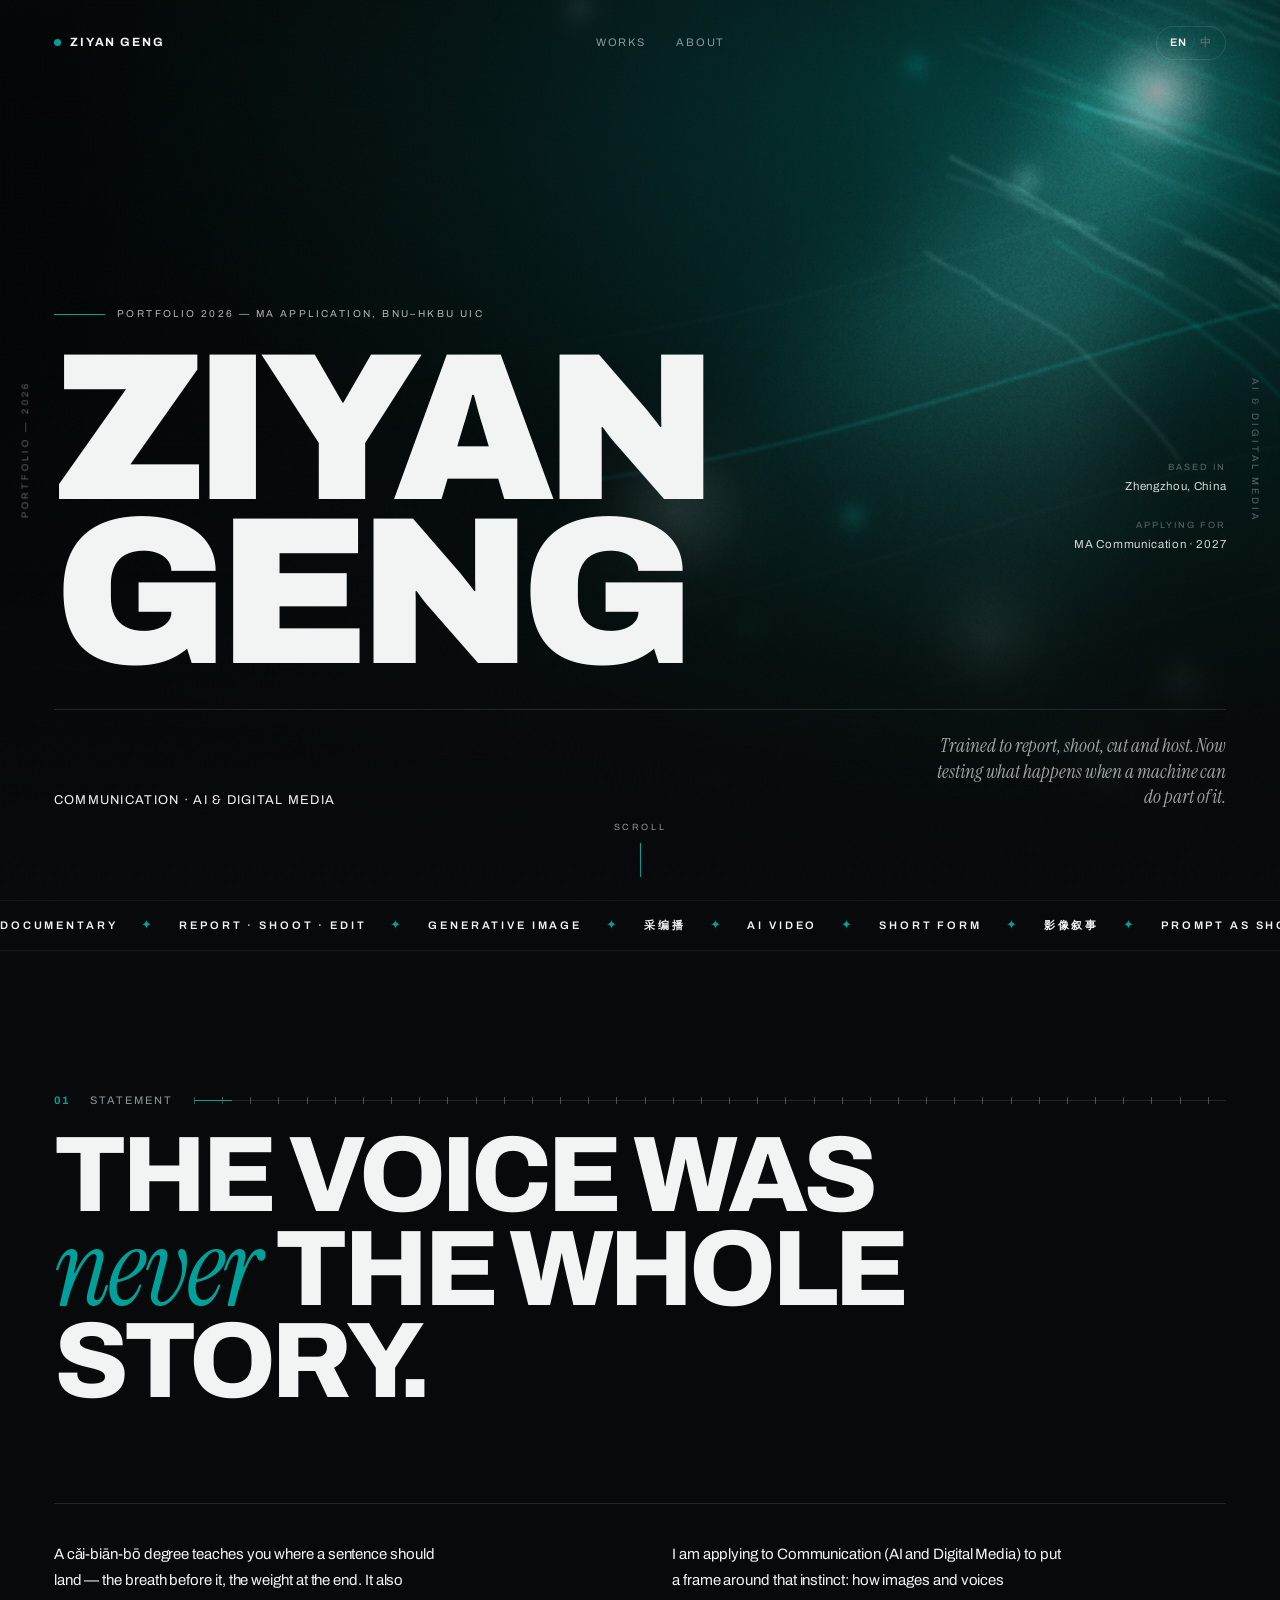
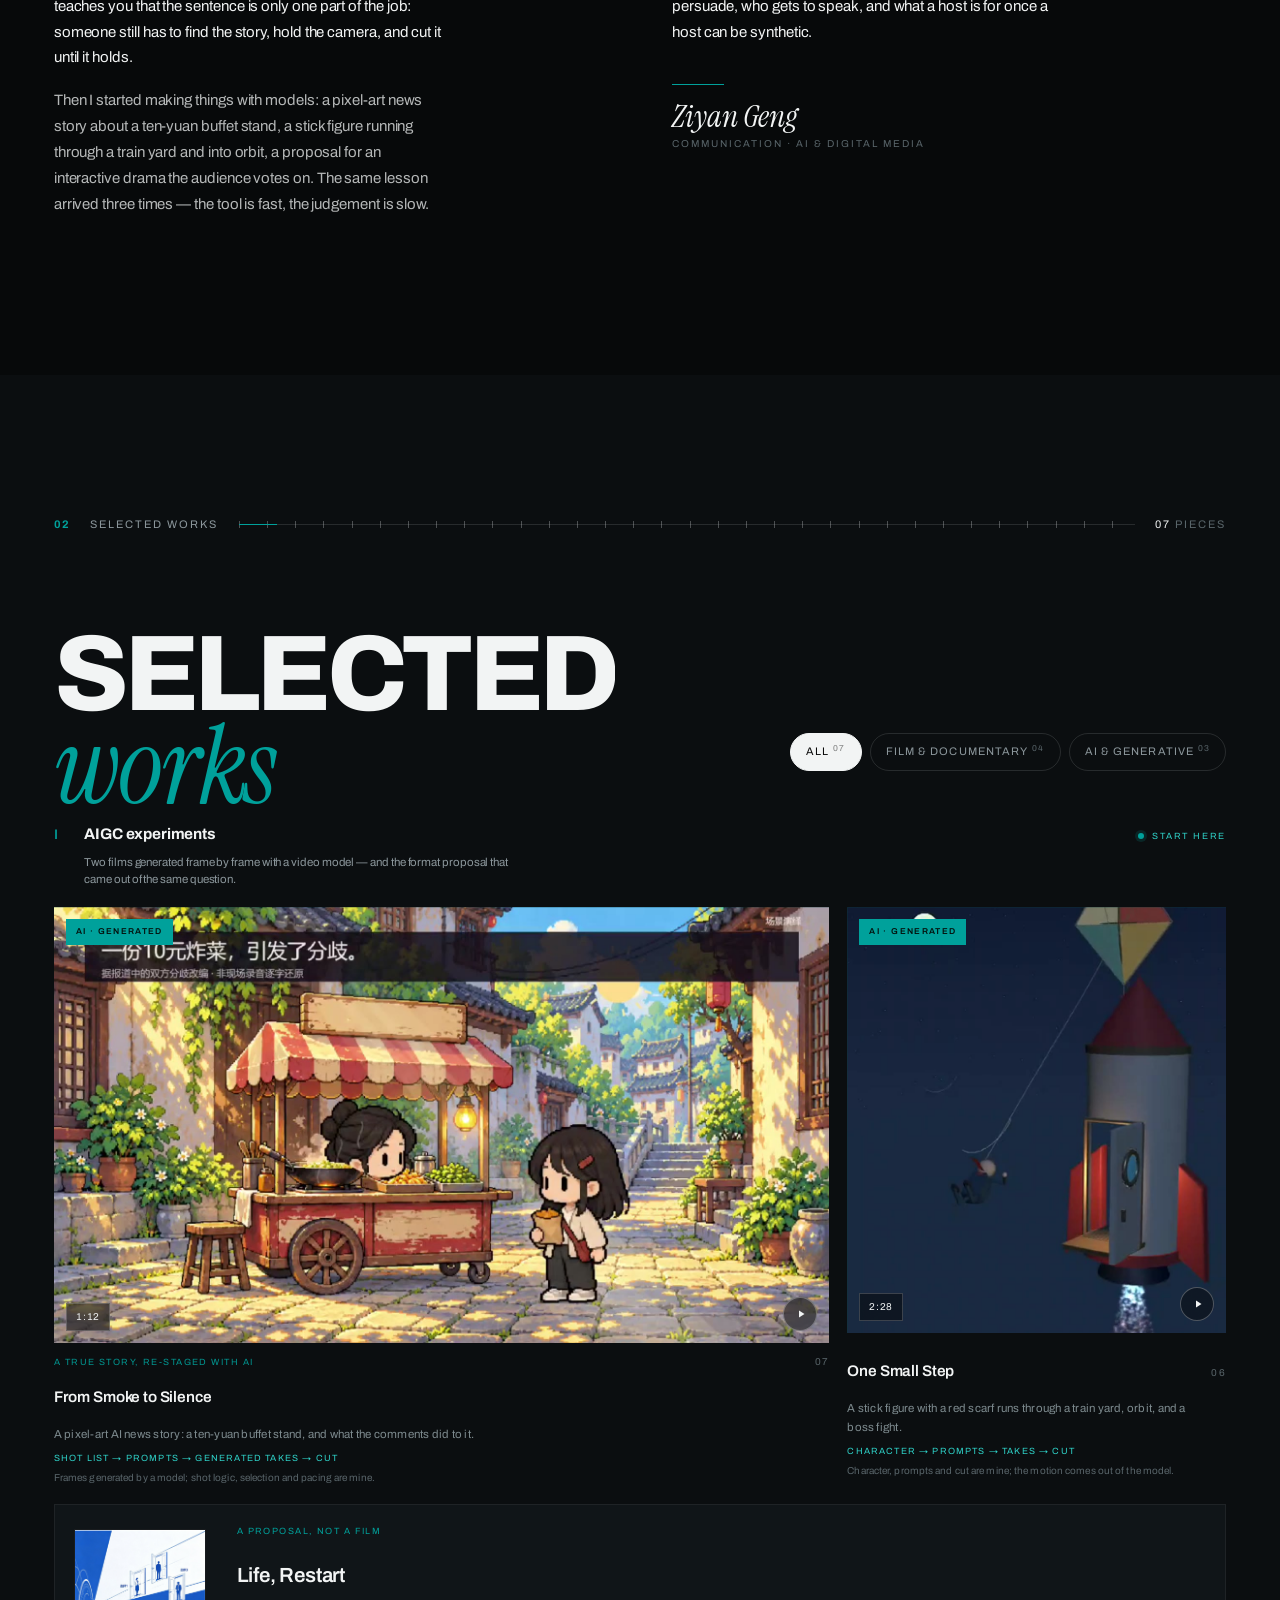
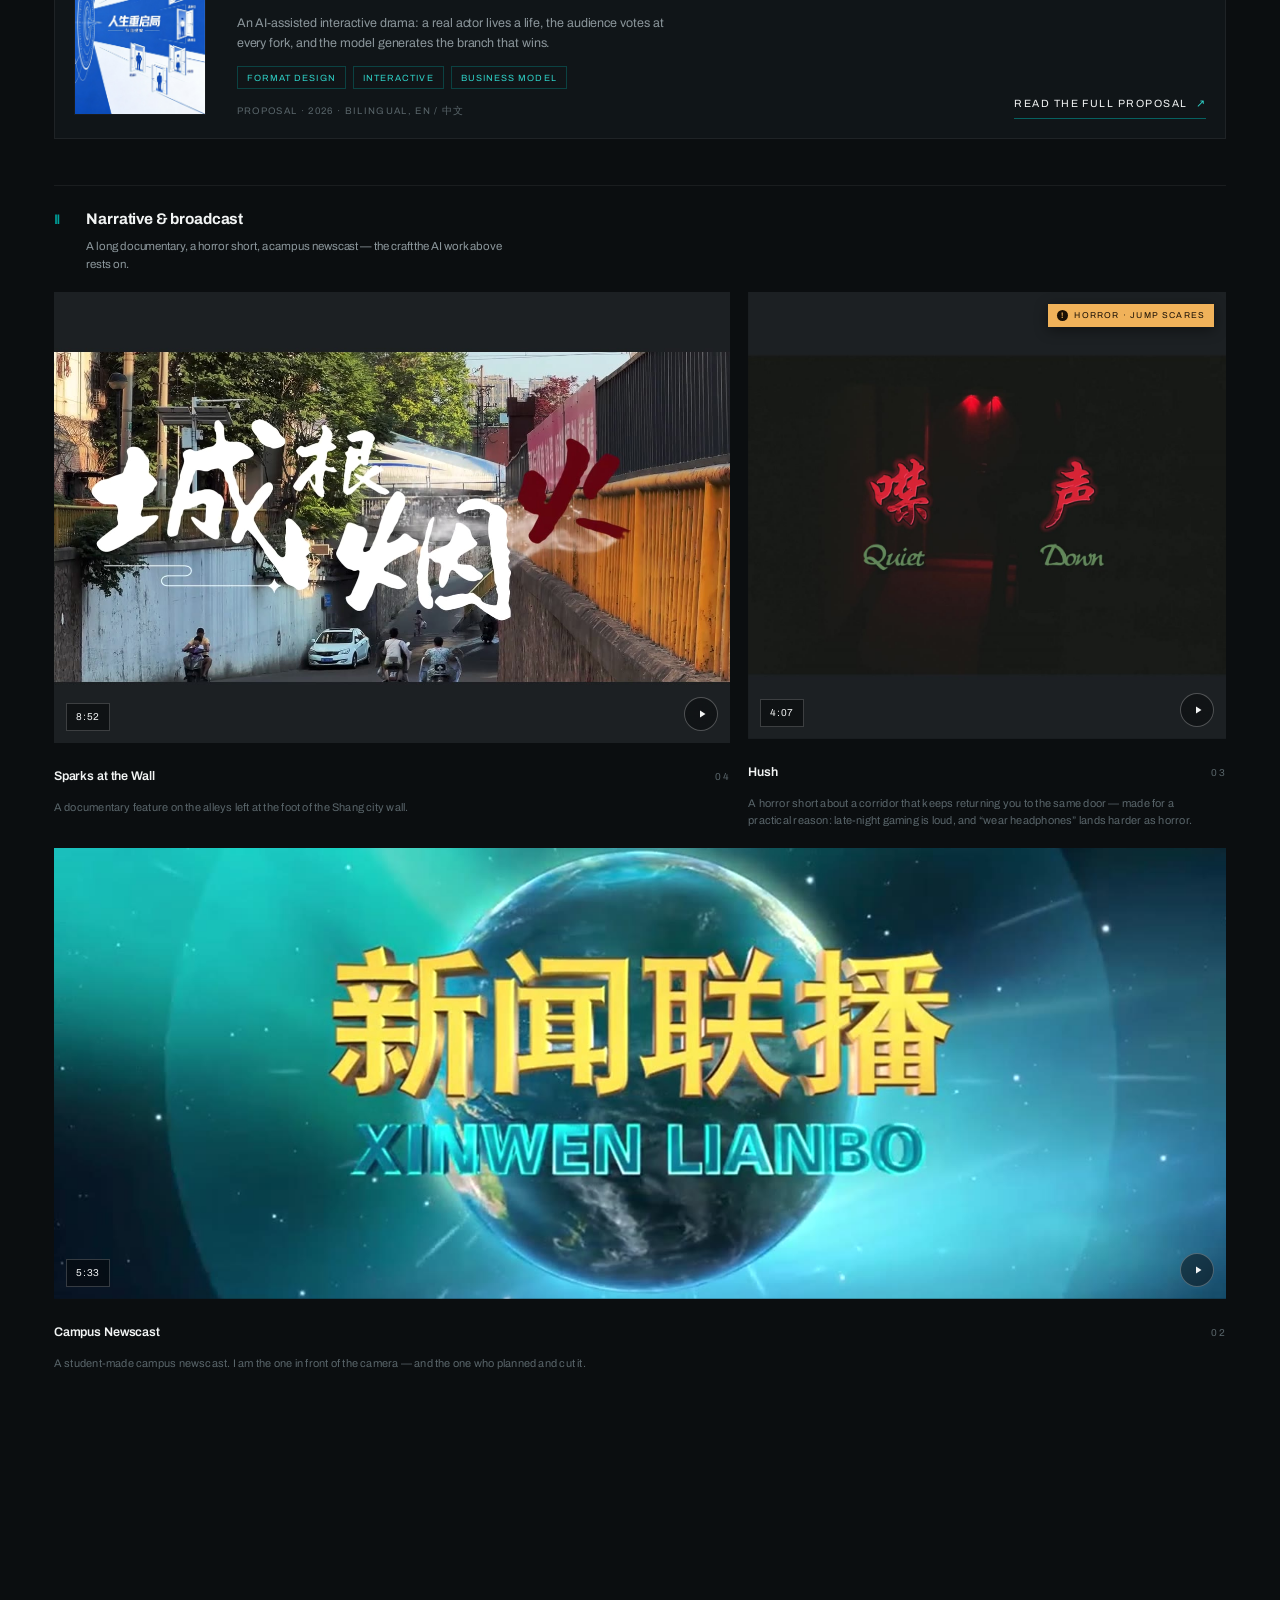
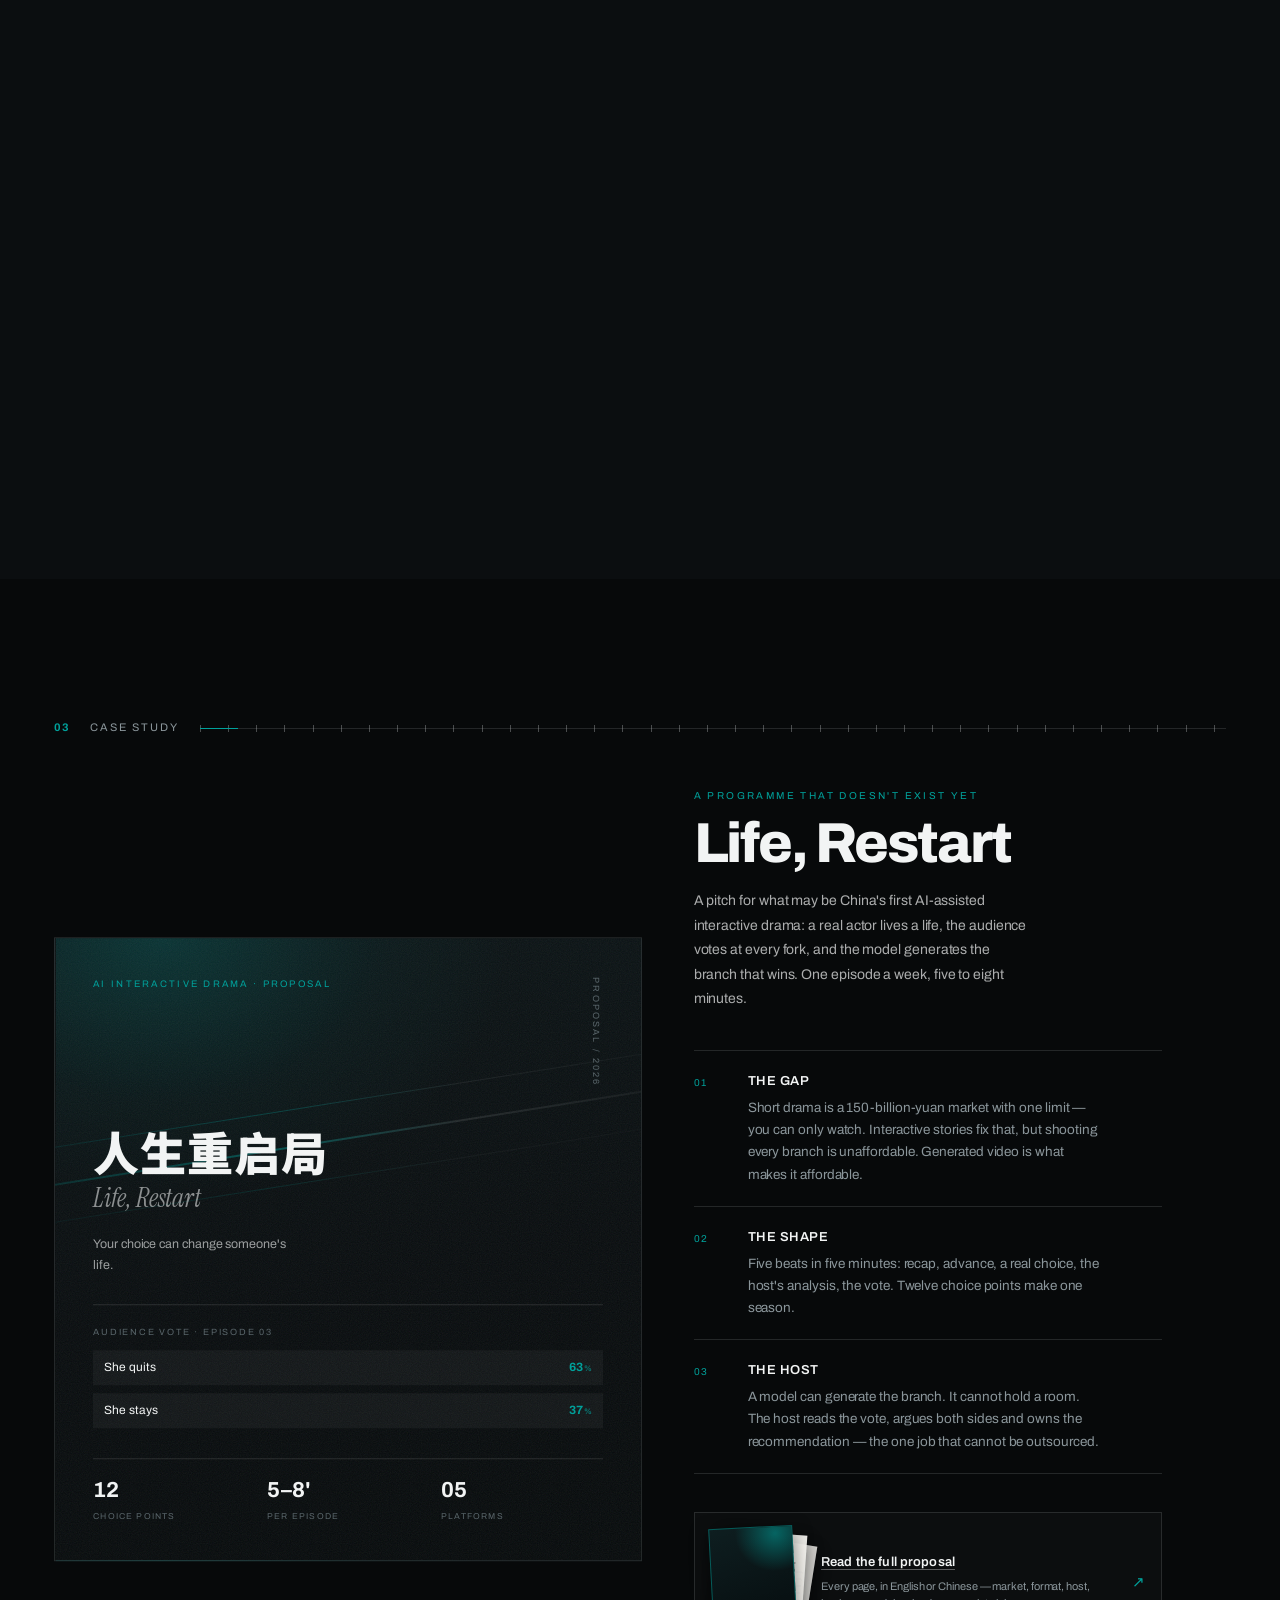
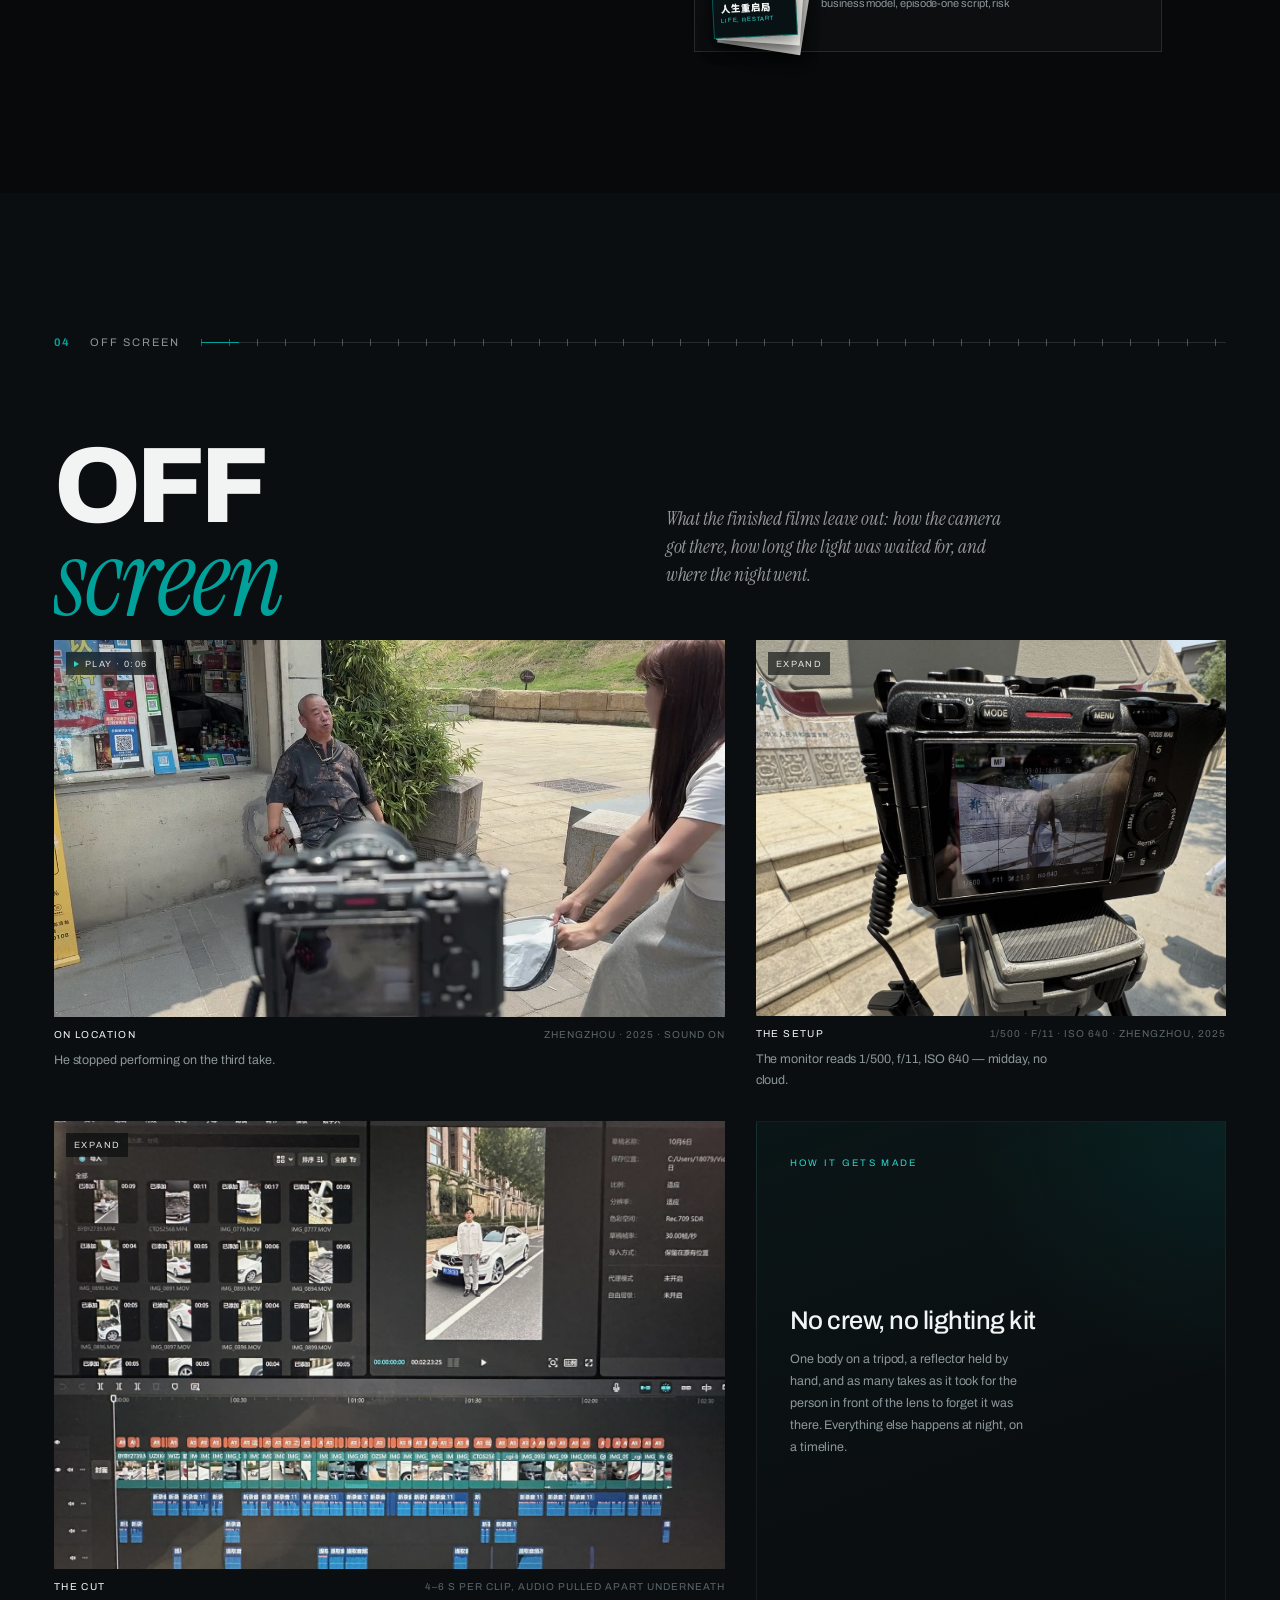
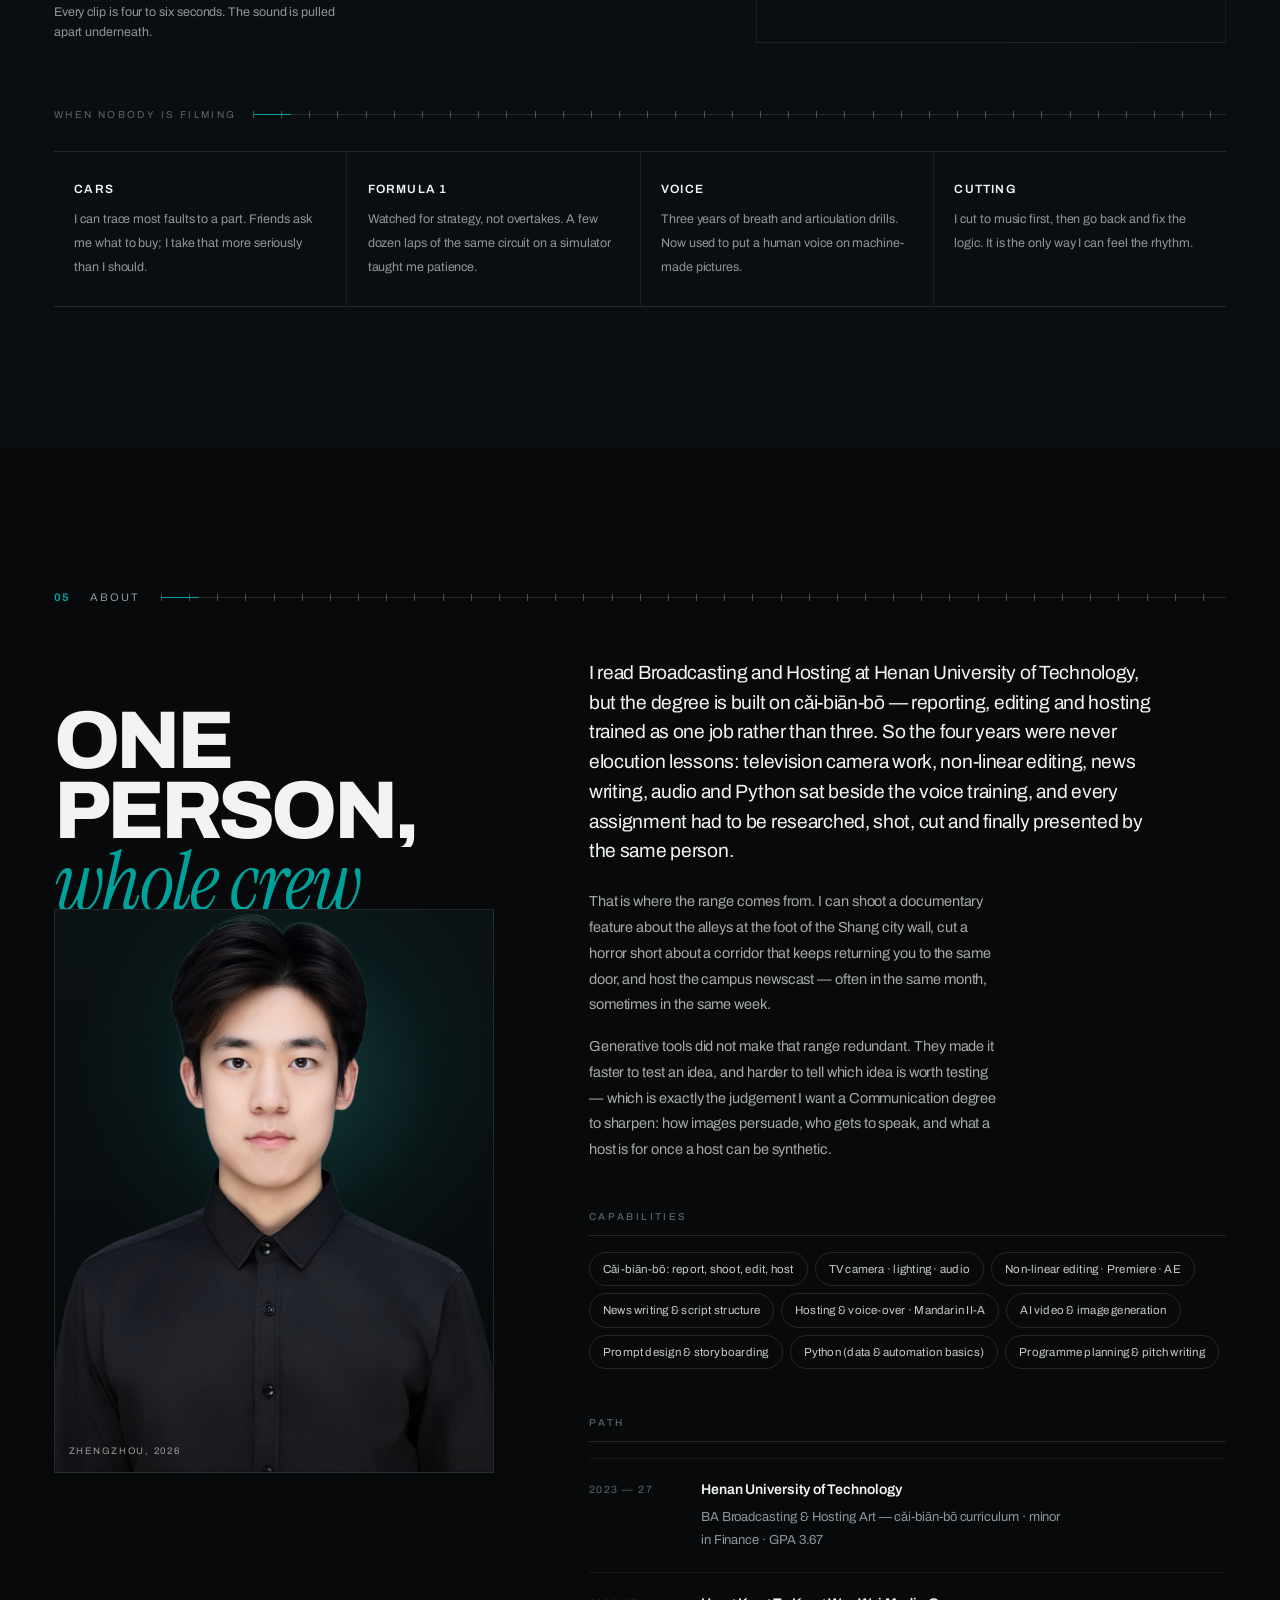
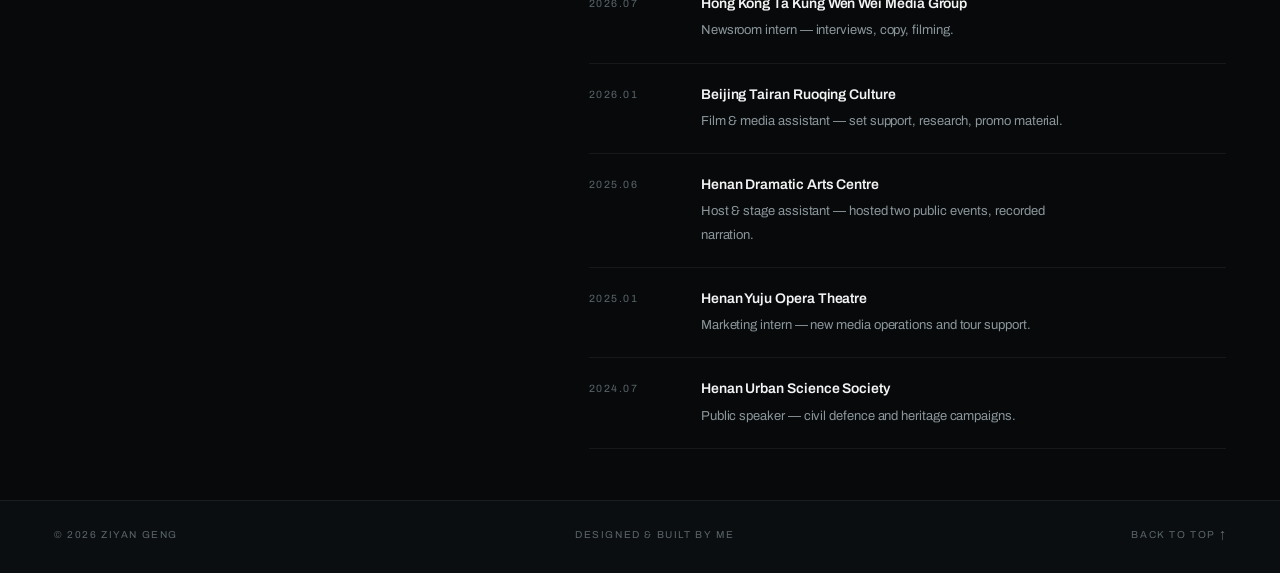
==== commit 5924f994: "Swap in the 5:33 newscast cut, rebroadcast it at -16 LUFS, ease the car video down" ====
--- a/index.html
+++ b/index.html
@@ -25,8 +25,8 @@
 <meta name="theme-color" content="#07090a" />
 <link rel="icon" href="data:image/svg+xml,%3Csvg xmlns='http://www.w3.org/2000/svg' viewBox='0 0 32 32'%3E%3Crect width='32' height='32' fill='%2308080a'/%3E%3Ccircle cx='16' cy='16' r='6' fill='%2300a19b'/%3E%3C/svg%3E" />
 
-<link rel="stylesheet" href="assets/css/style.css?v=20261120c" />
-<link rel="stylesheet" href="assets/css/doc.css?v=20261120c" />
+<link rel="stylesheet" href="assets/css/style.css?v=20261120d" />
+<link rel="stylesheet" href="assets/css/doc.css?v=20261120d" />
 </head>
 <body>
 
@@ -447,8 +447,8 @@
   </figure>
 </div>
 
-<script src="assets/js/data.js?v=20261120c"></script>
-<script src="assets/js/proposal.js?v=20261120c"></script>
-<script src="assets/js/main.js?v=20261120c"></script>
+<script src="assets/js/data.js?v=20261120d"></script>
+<script src="assets/js/proposal.js?v=20261120d"></script>
+<script src="assets/js/main.js?v=20261120d"></script>
 </body>
 </html>
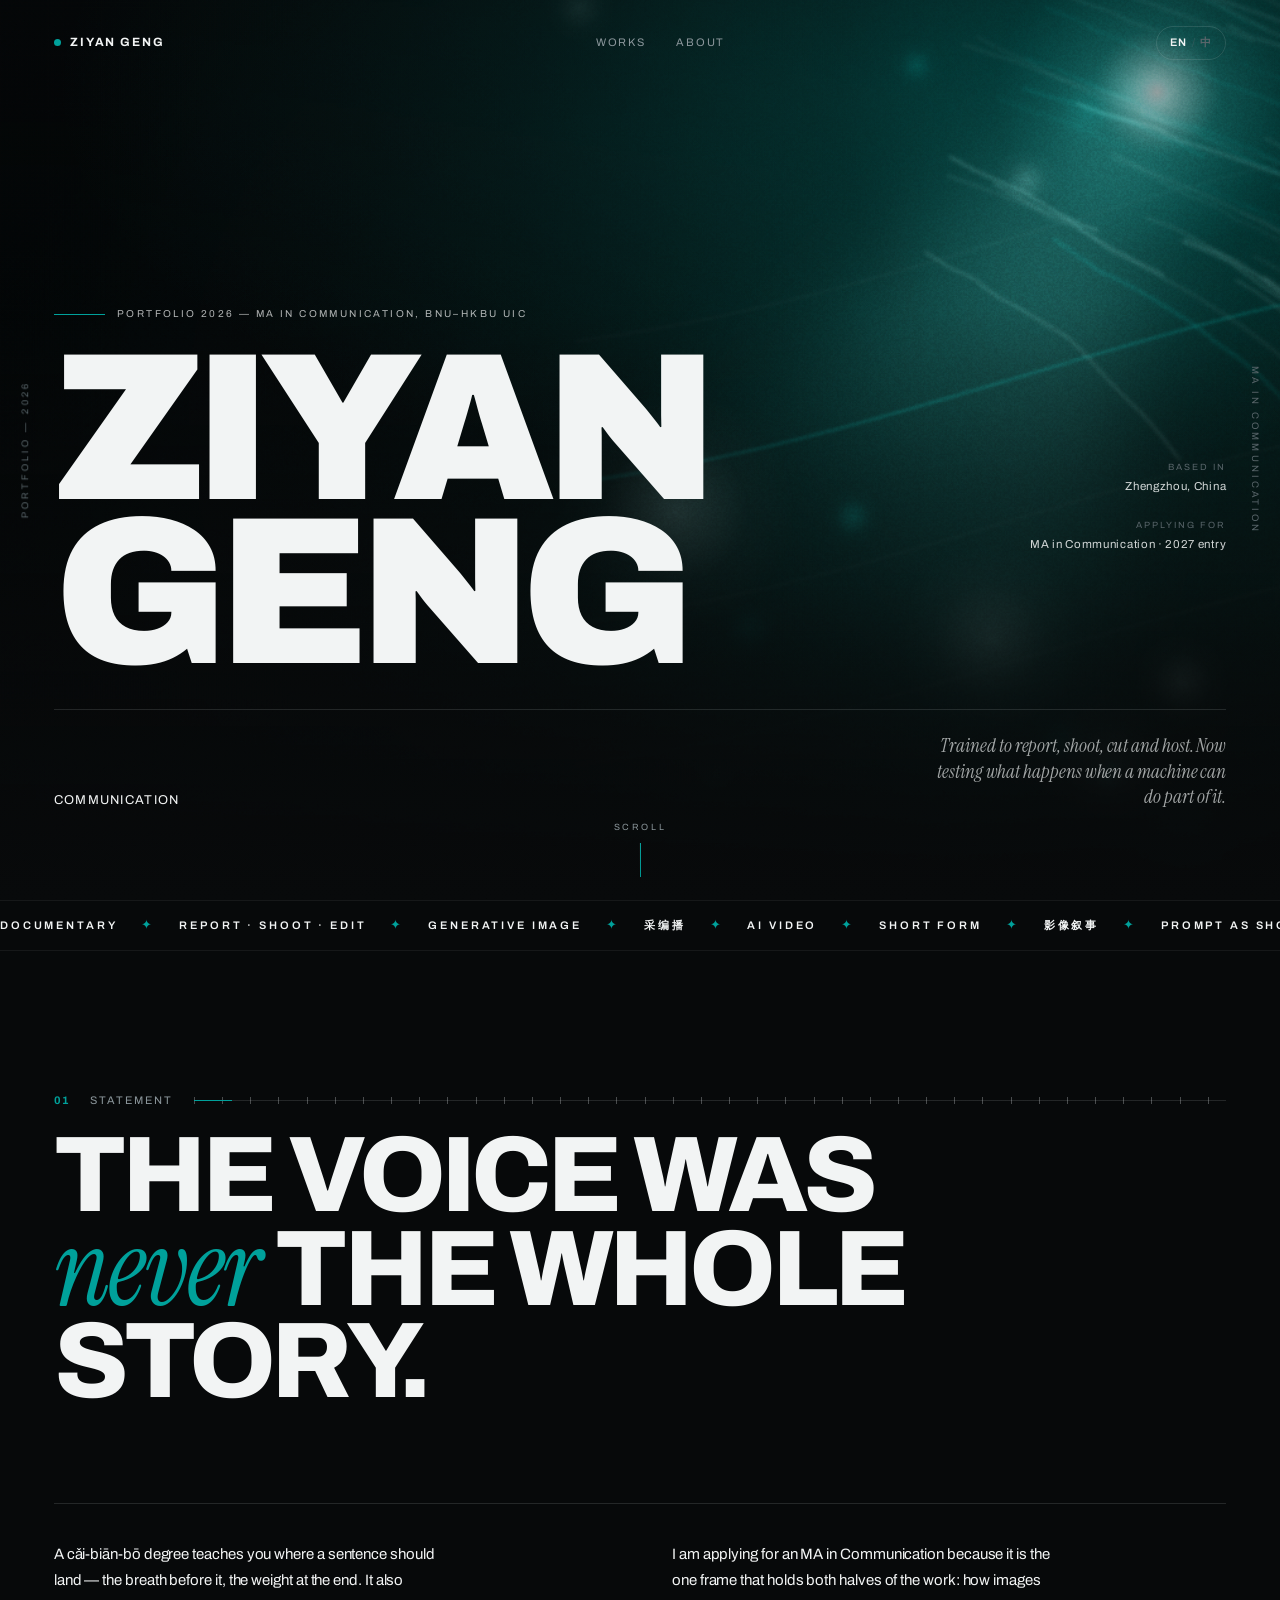
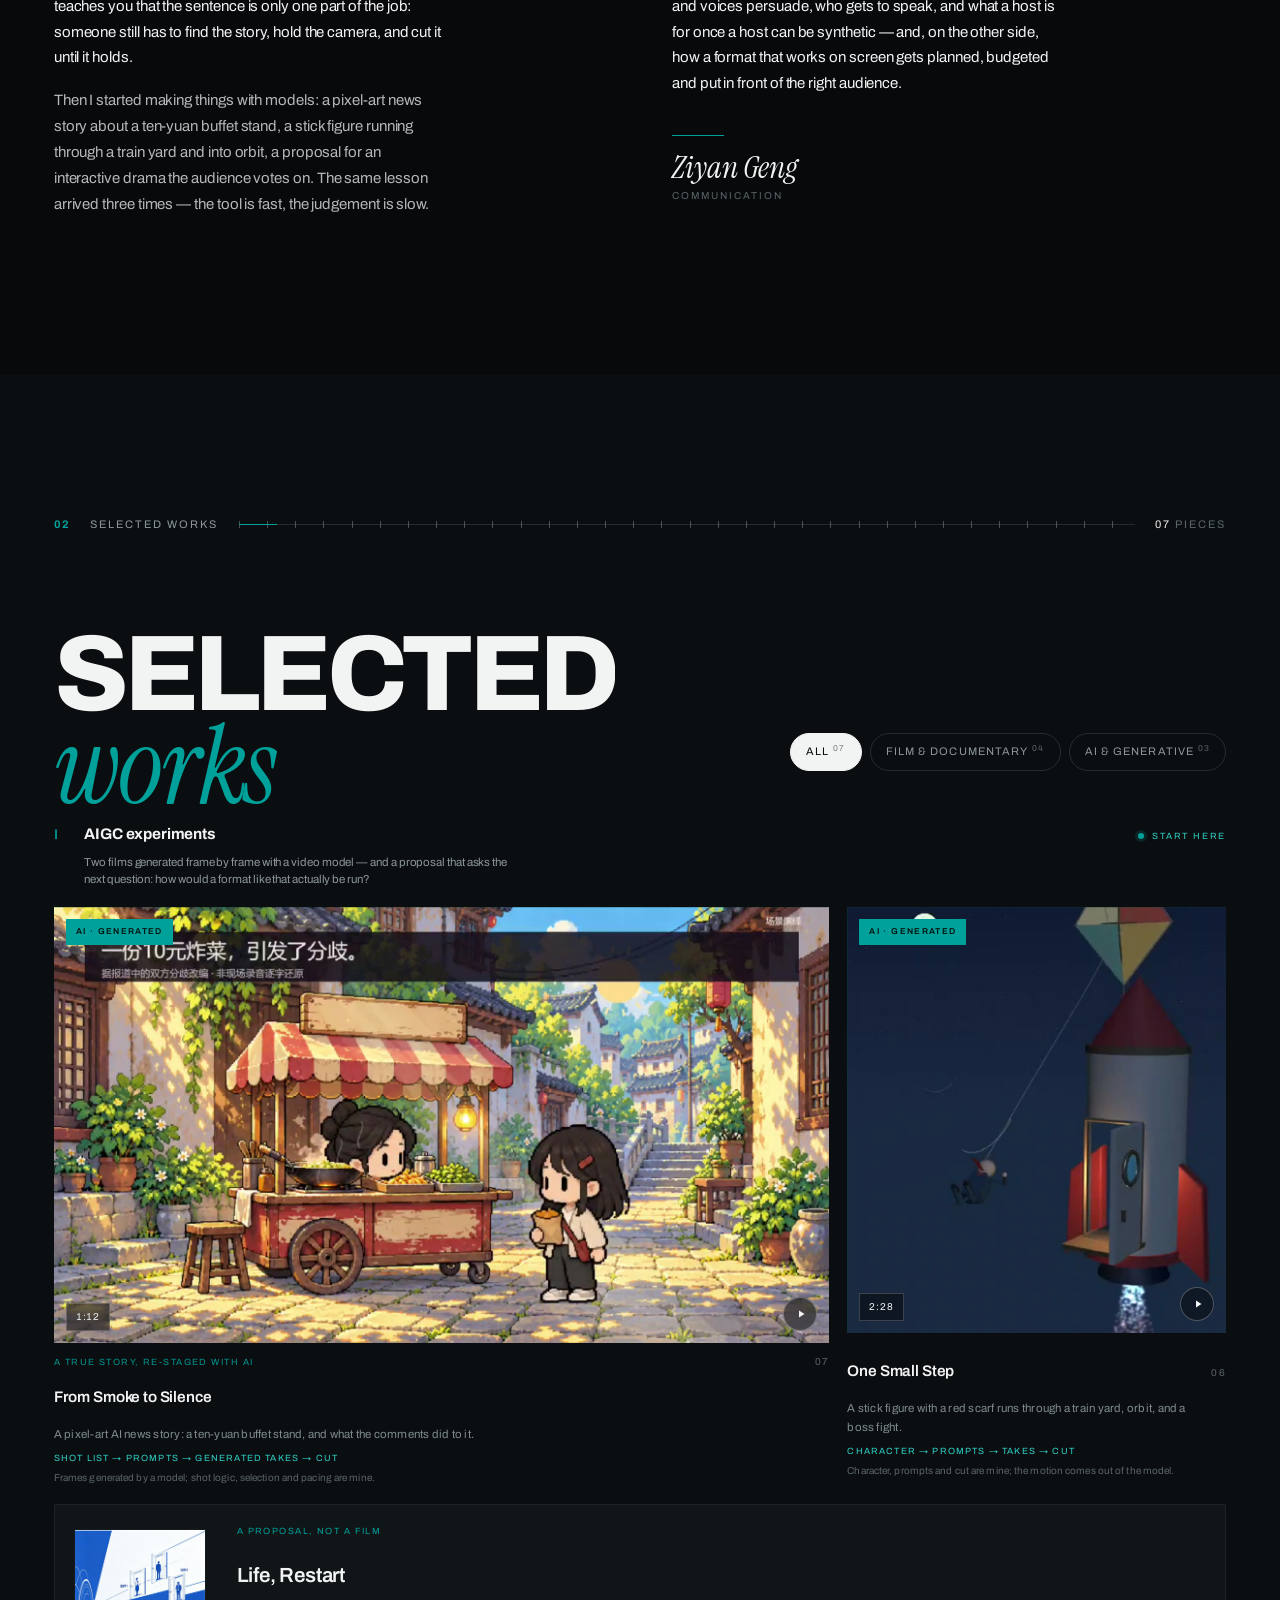
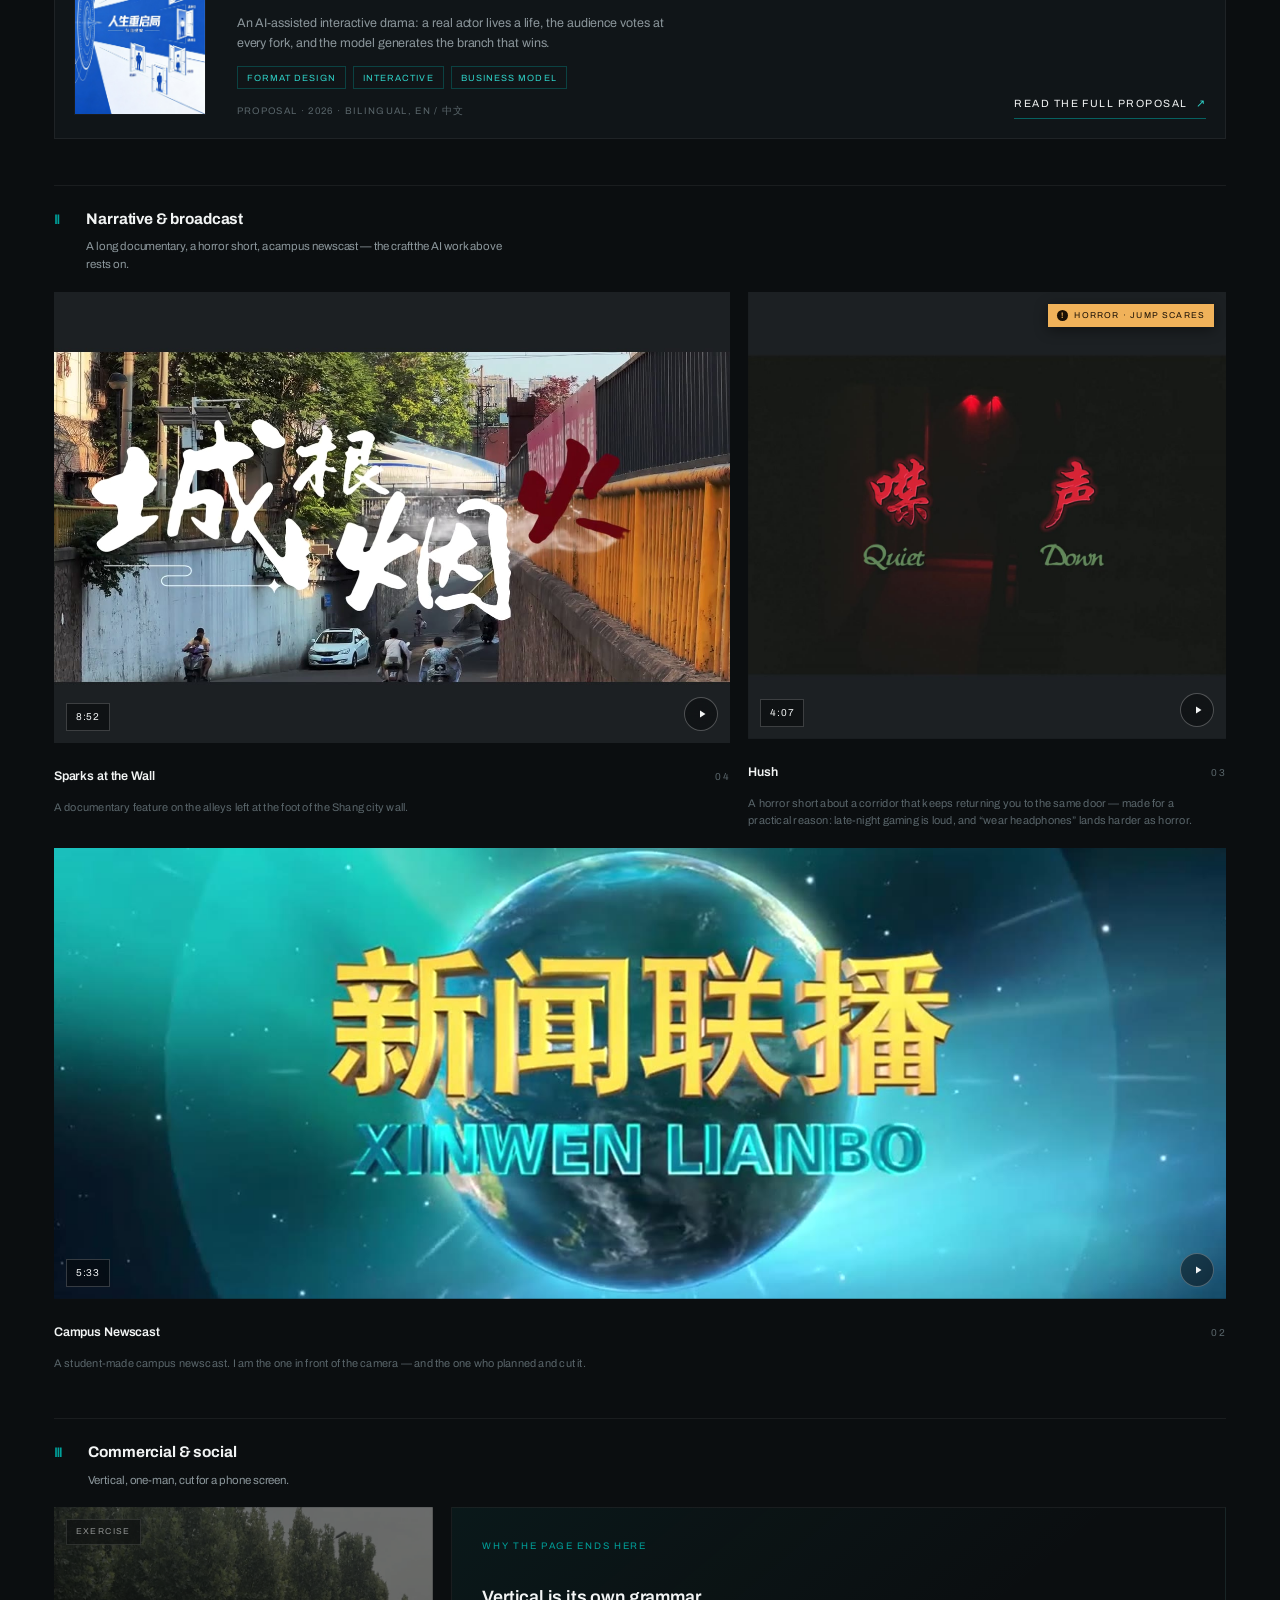
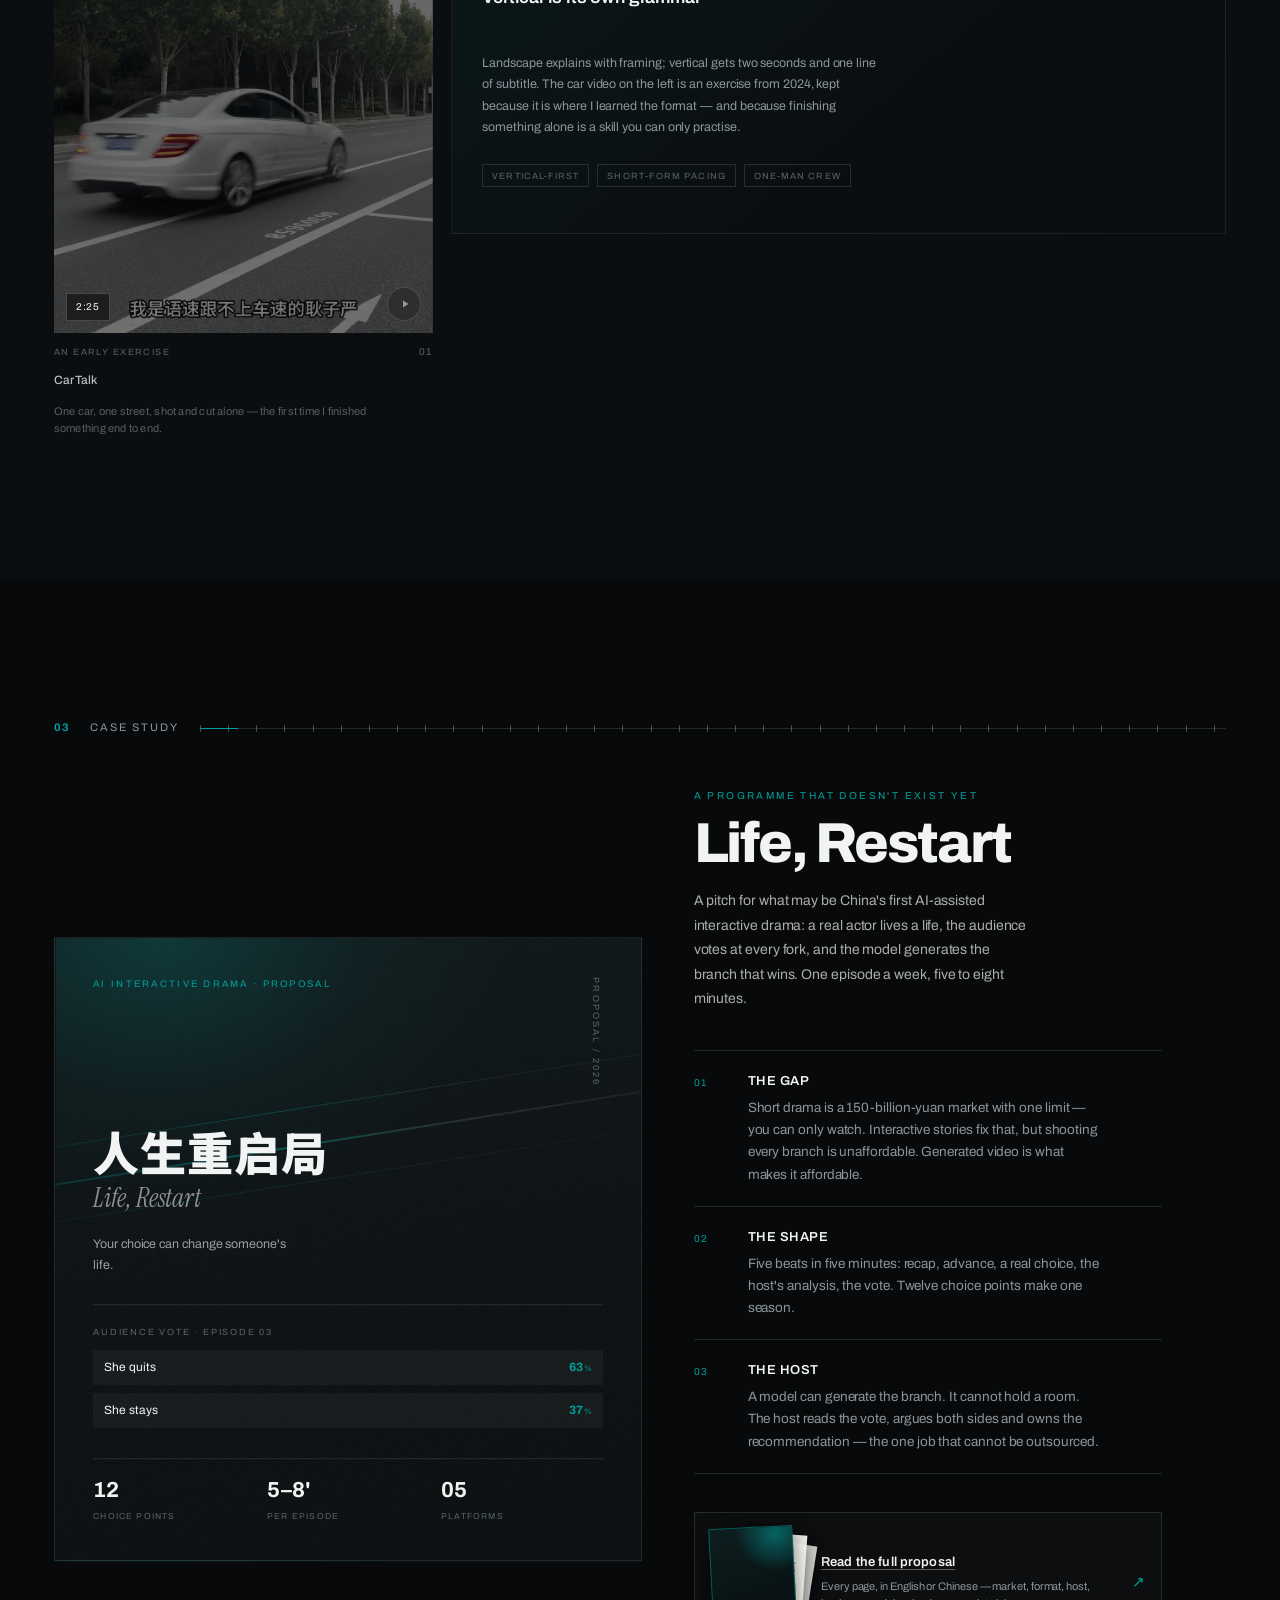
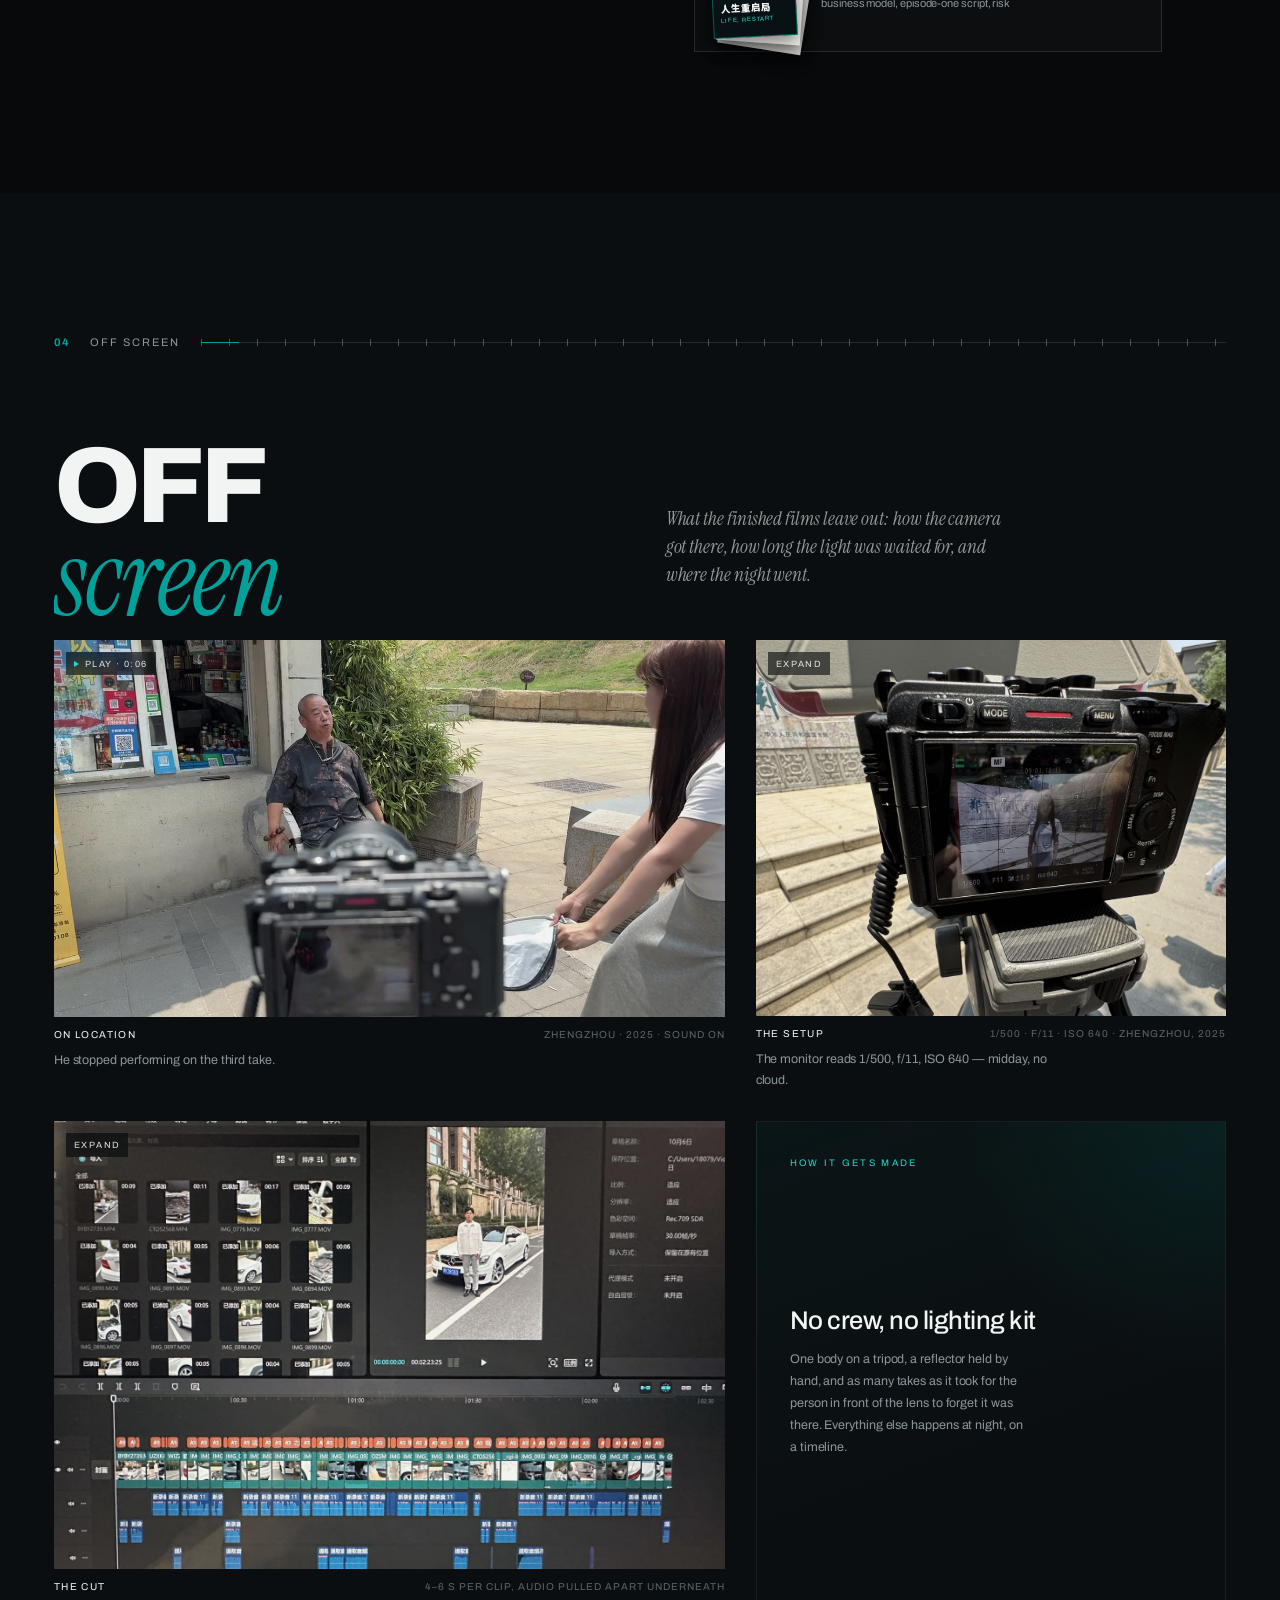
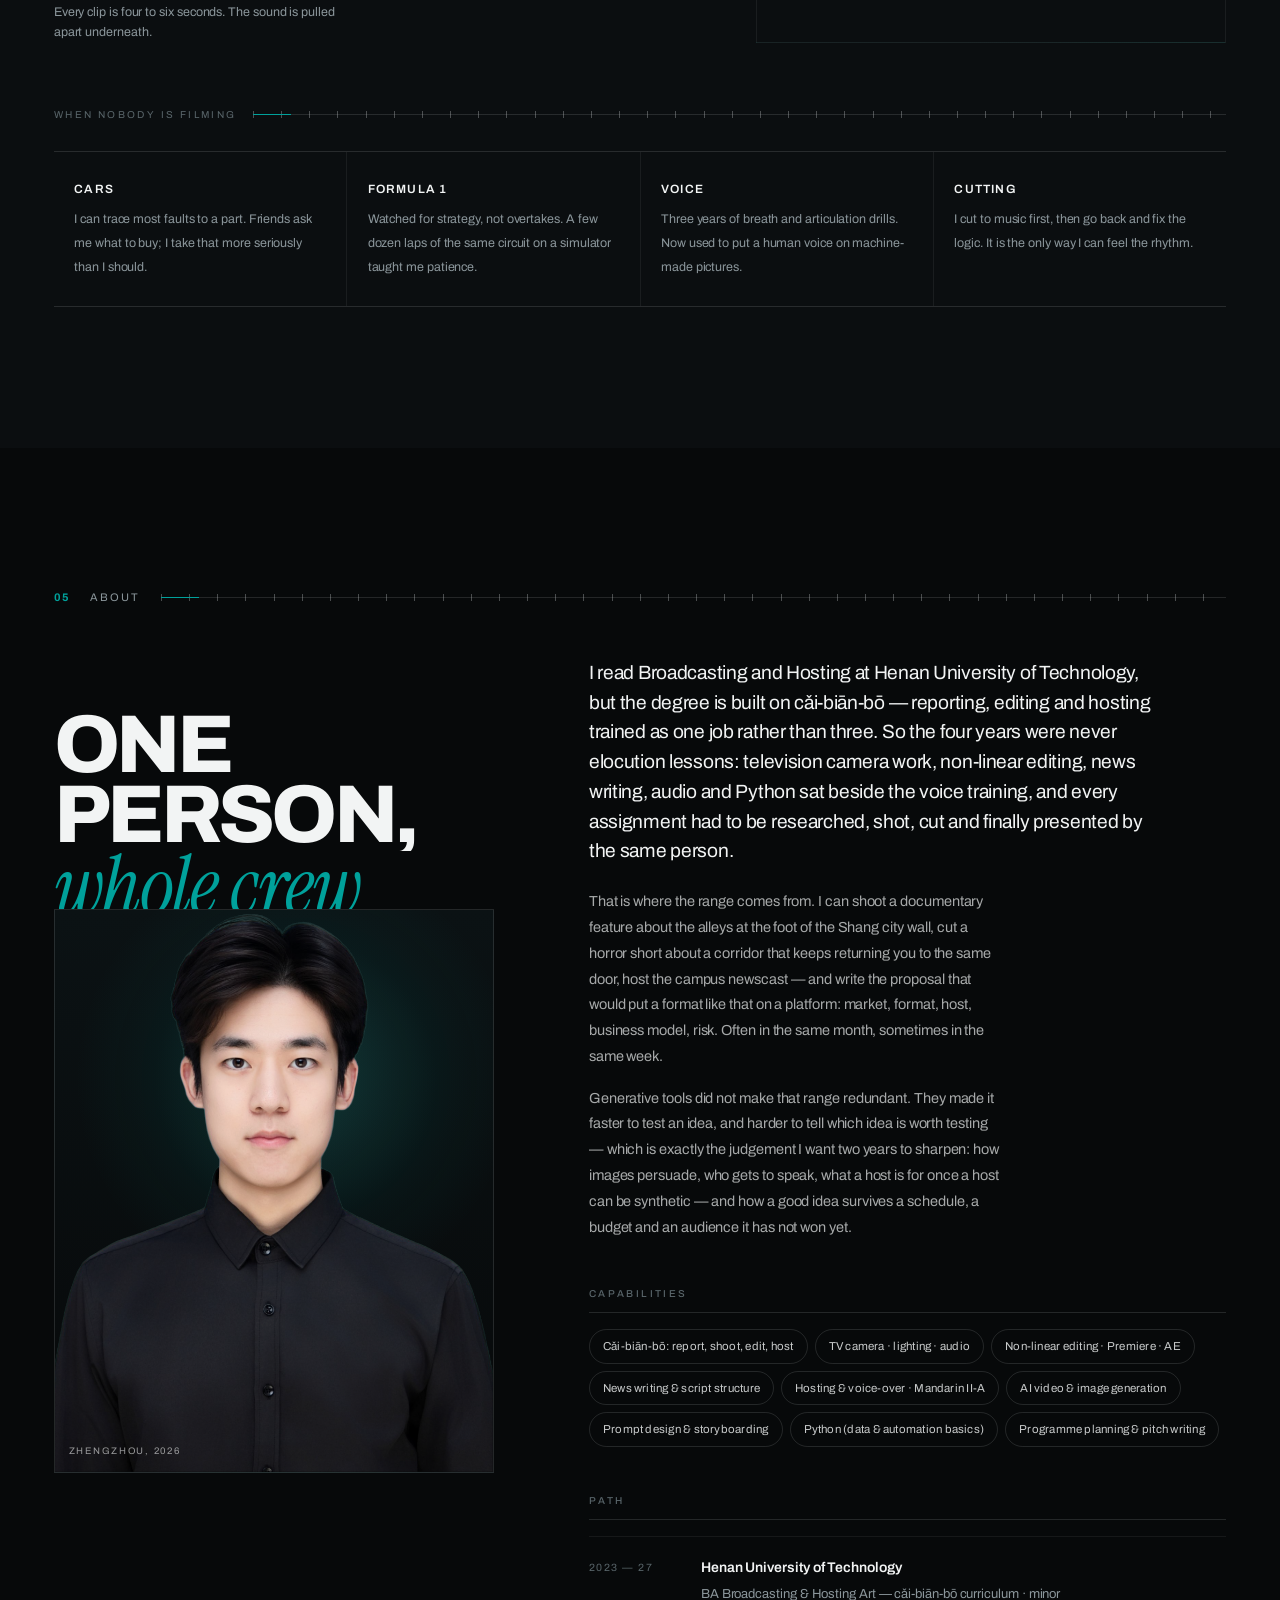
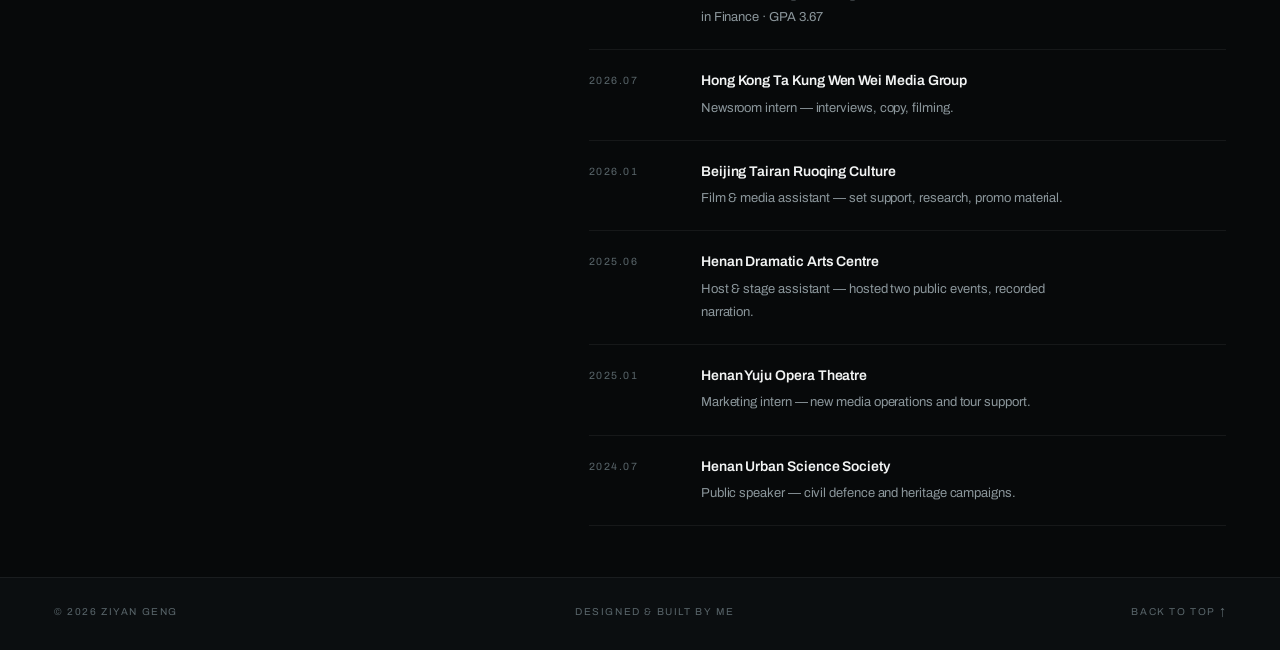
==== commit fed54b52: "Open the framing to Communication as a whole, so both specialisms can read the same portfolio" ====
--- a/index.html
+++ b/index.html
@@ -3,8 +3,8 @@
 <head>
 <meta charset="UTF-8" />
 <meta name="viewport" content="width=device-width, initial-scale=1.0" />
-<title>Ziyan Geng — Communication · AI &amp; Digital Media</title>
-<meta name="description" content="Portfolio of Ziyan Geng — reporting, shooting, editing and hosting (cǎi-biān-bō), plus documentary, short film and AI-generated moving image. Application for MA Communication (AI and Digital Media), BNU–HKBU UIC." />
+<title>Ziyan Geng — Communication · Portfolio 2026</title>
+<meta name="description" content="Portfolio of Ziyan Geng — reporting, shooting, editing and hosting (cǎi-biān-bō), documentary, short film, AI-generated moving image and a programme proposal. Application for the MA in Communication, BNU–HKBU UIC." />
 
 <link rel="preconnect" href="https://fonts.googleapis.com" />
 <link rel="preconnect" href="https://fonts.gstatic.com" crossorigin />
@@ -19,14 +19,14 @@
   body{margin:0;background:#07090a;color:#f2f4f4;font-family:system-ui,-apple-system,"Segoe UI","PingFang SC","Microsoft YaHei",sans-serif}
 </style>
 
-<meta property="og:title" content="Ziyan Geng — Communication · AI & Digital Media" />
-<meta property="og:description" content="Portfolio of Ziyan Geng: report, shoot, edit, host — documentary, short film and AI-generated work. Application for MA Communication (AI and Digital Media), BNU–HKBU UIC." />
+<meta property="og:title" content="Ziyan Geng — Communication · Portfolio 2026" />
+<meta property="og:description" content="Portfolio of Ziyan Geng: report, shoot, edit, host — documentary, short film, AI-generated work and a programme proposal. Application for the MA in Communication, BNU–HKBU UIC." />
 <meta property="og:type" content="website" />
 <meta name="theme-color" content="#07090a" />
 <link rel="icon" href="data:image/svg+xml,%3Csvg xmlns='http://www.w3.org/2000/svg' viewBox='0 0 32 32'%3E%3Crect width='32' height='32' fill='%2308080a'/%3E%3Ccircle cx='16' cy='16' r='6' fill='%2300a19b'/%3E%3C/svg%3E" />
 
-<link rel="stylesheet" href="assets/css/style.css?v=20261120d" />
-<link rel="stylesheet" href="assets/css/doc.css?v=20261120d" />
+<link rel="stylesheet" href="assets/css/style.css?v=20261124a" />
+<link rel="stylesheet" href="assets/css/doc.css?v=20261124a" />
 </head>
 <body>
 
@@ -49,7 +49,7 @@
 
 <!-- ══════════════ SIDE RAIL ══════════════ -->
 <div class="rail rail--left"><span>PORTFOLIO — 2026</span></div>
-<div class="rail rail--right"><span>AI &amp; DIGITAL MEDIA</span></div>
+<div class="rail rail--right"><span>MA IN COMMUNICATION</span></div>
 
 <!-- ══════════════ NAV ══════════════ -->
 <header class="nav" id="nav">
@@ -85,7 +85,7 @@
 
     <div class="hero__foot">
       <p class="hero__role reveal" data-i18n="hero.role">
-        Communication · AI &amp; Digital Media
+        Communication
       </p>
       <p class="hero__lede reveal" data-i18n="hero.lede">
         Trained to report, shoot, cut and host. Now testing what happens when a
@@ -101,7 +101,7 @@
     </div>
     <div class="meta__item reveal">
       <span class="meta__k" data-i18n="hero.status">Applying for</span>
-      <span class="meta__v" data-i18n="hero.value">MA Communication · 2027</span>
+      <span class="meta__v" data-i18n="hero.value">MA in Communication · 2027 entry</span>
     </div>
   </div>
 
@@ -139,20 +139,24 @@
           camera, and cut it until it holds.
         </p>
         <p data-i18n="s1.p2">
-          I am applying to Communication (AI and Digital Media) because I want to work
-          where those two habits meet: images that carry an argument, and tools that
-          let an idea be tested before it exists.
+          Then I started making things with models: a pixel-art news story about a
+          ten-yuan buffet stand, a stick figure running through a train yard and into
+          orbit, a proposal for an interactive drama the audience votes on. The same
+          lesson arrived three times — the tool is fast, the judgement is slow.
         </p>
       </div>
       <div class="statement__col reveal">
         <p data-i18n="s1.p3">
-          Everything on this site was made in the last two years — some in a darkroom,
-          some in a latent space. I keep both, because I don't think one replaces the other.
+          I am applying for an MA in Communication because it is the one frame that
+          holds both halves of the work: how images and voices persuade, who gets to
+          speak, and what a host is for once a host can be synthetic — and, on the other
+          side, how a format that works on screen gets planned, budgeted and put in
+          front of the right audience.
         </p>
         <div class="sign">
           <span class="sign__line"></span>
           <span class="sign__name" data-i18n="site.name">Ziyan Geng</span>
-          <span class="sign__role" data-i18n="hero.role">Communication · AI &amp; Digital Media</span>
+          <span class="sign__role" data-i18n="hero.role">Communication</span>
         </div>
       </div>
     </div>
@@ -447,8 +451,8 @@
   </figure>
 </div>
 
-<script src="assets/js/data.js?v=20261120d"></script>
-<script src="assets/js/proposal.js?v=20261120d"></script>
-<script src="assets/js/main.js?v=20261120d"></script>
+<script src="assets/js/data.js?v=20261124a"></script>
+<script src="assets/js/proposal.js?v=20261124a"></script>
+<script src="assets/js/main.js?v=20261124a"></script>
 </body>
 </html>
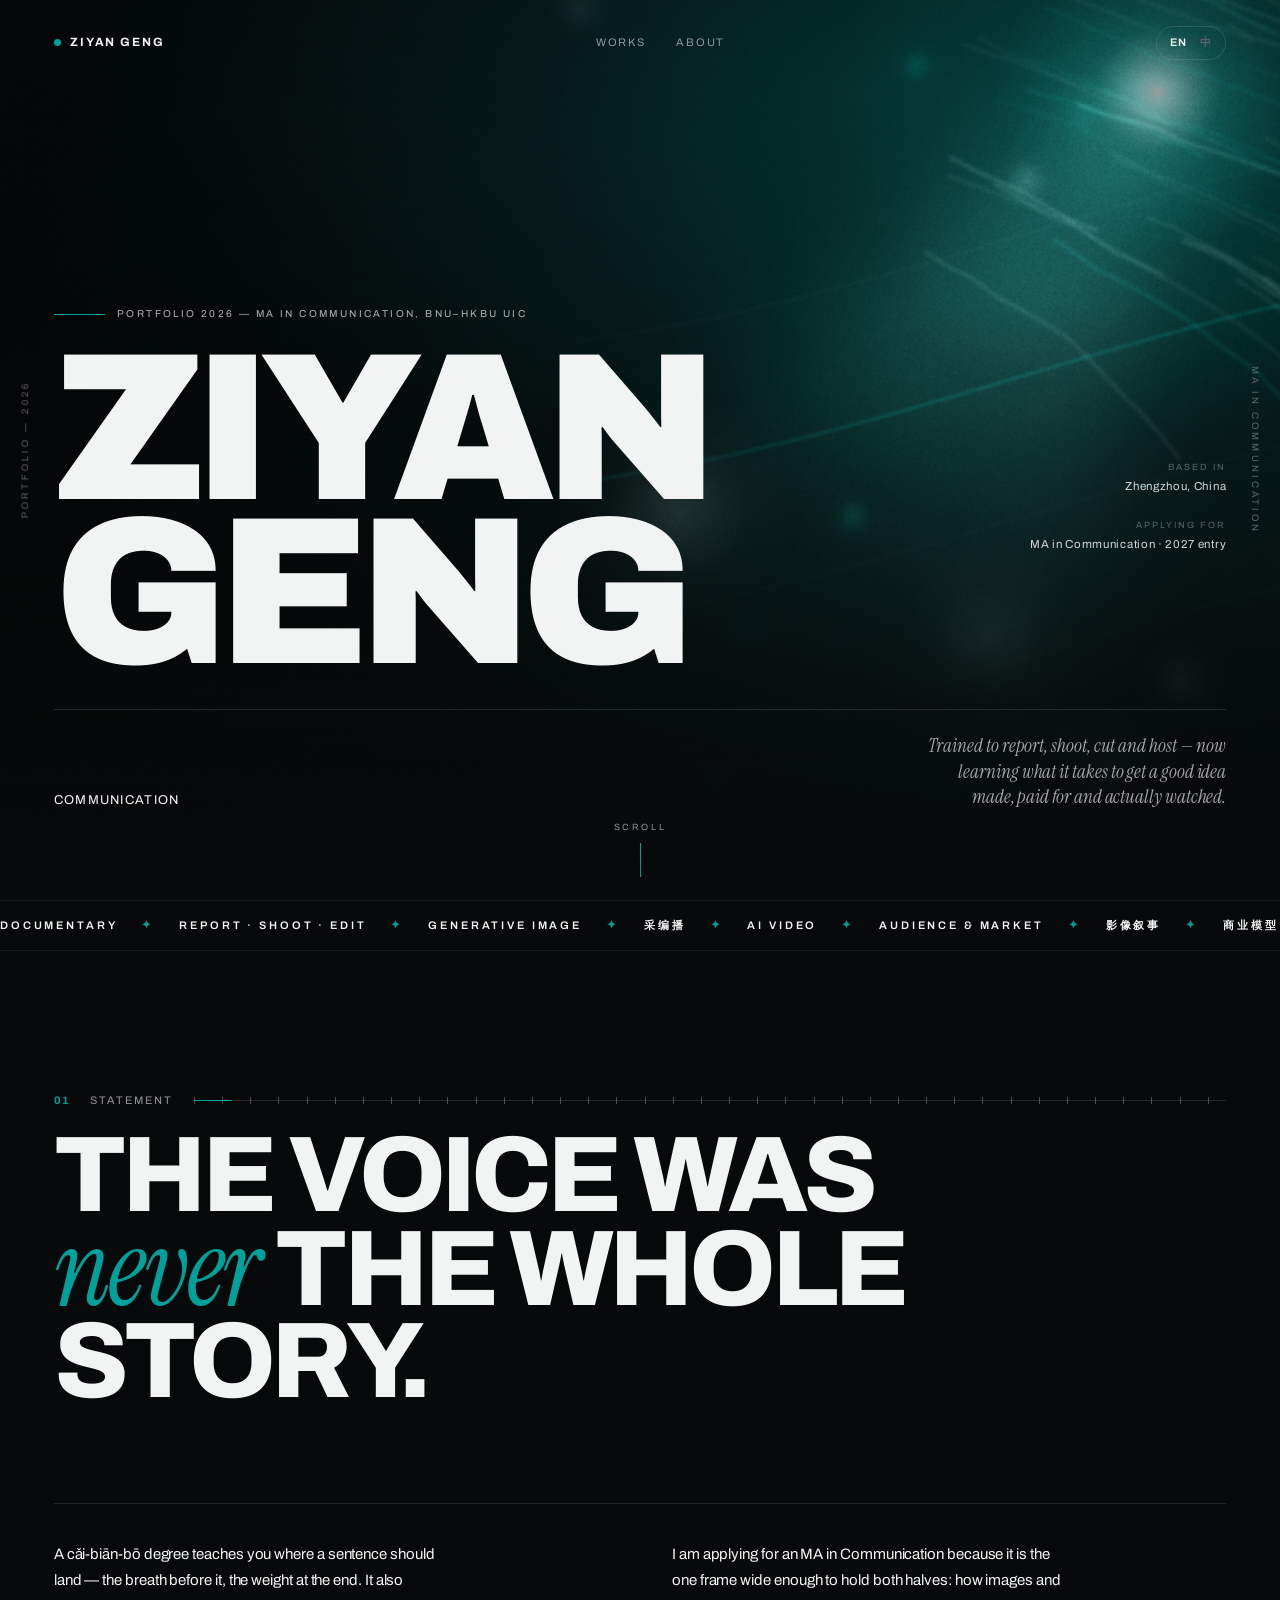
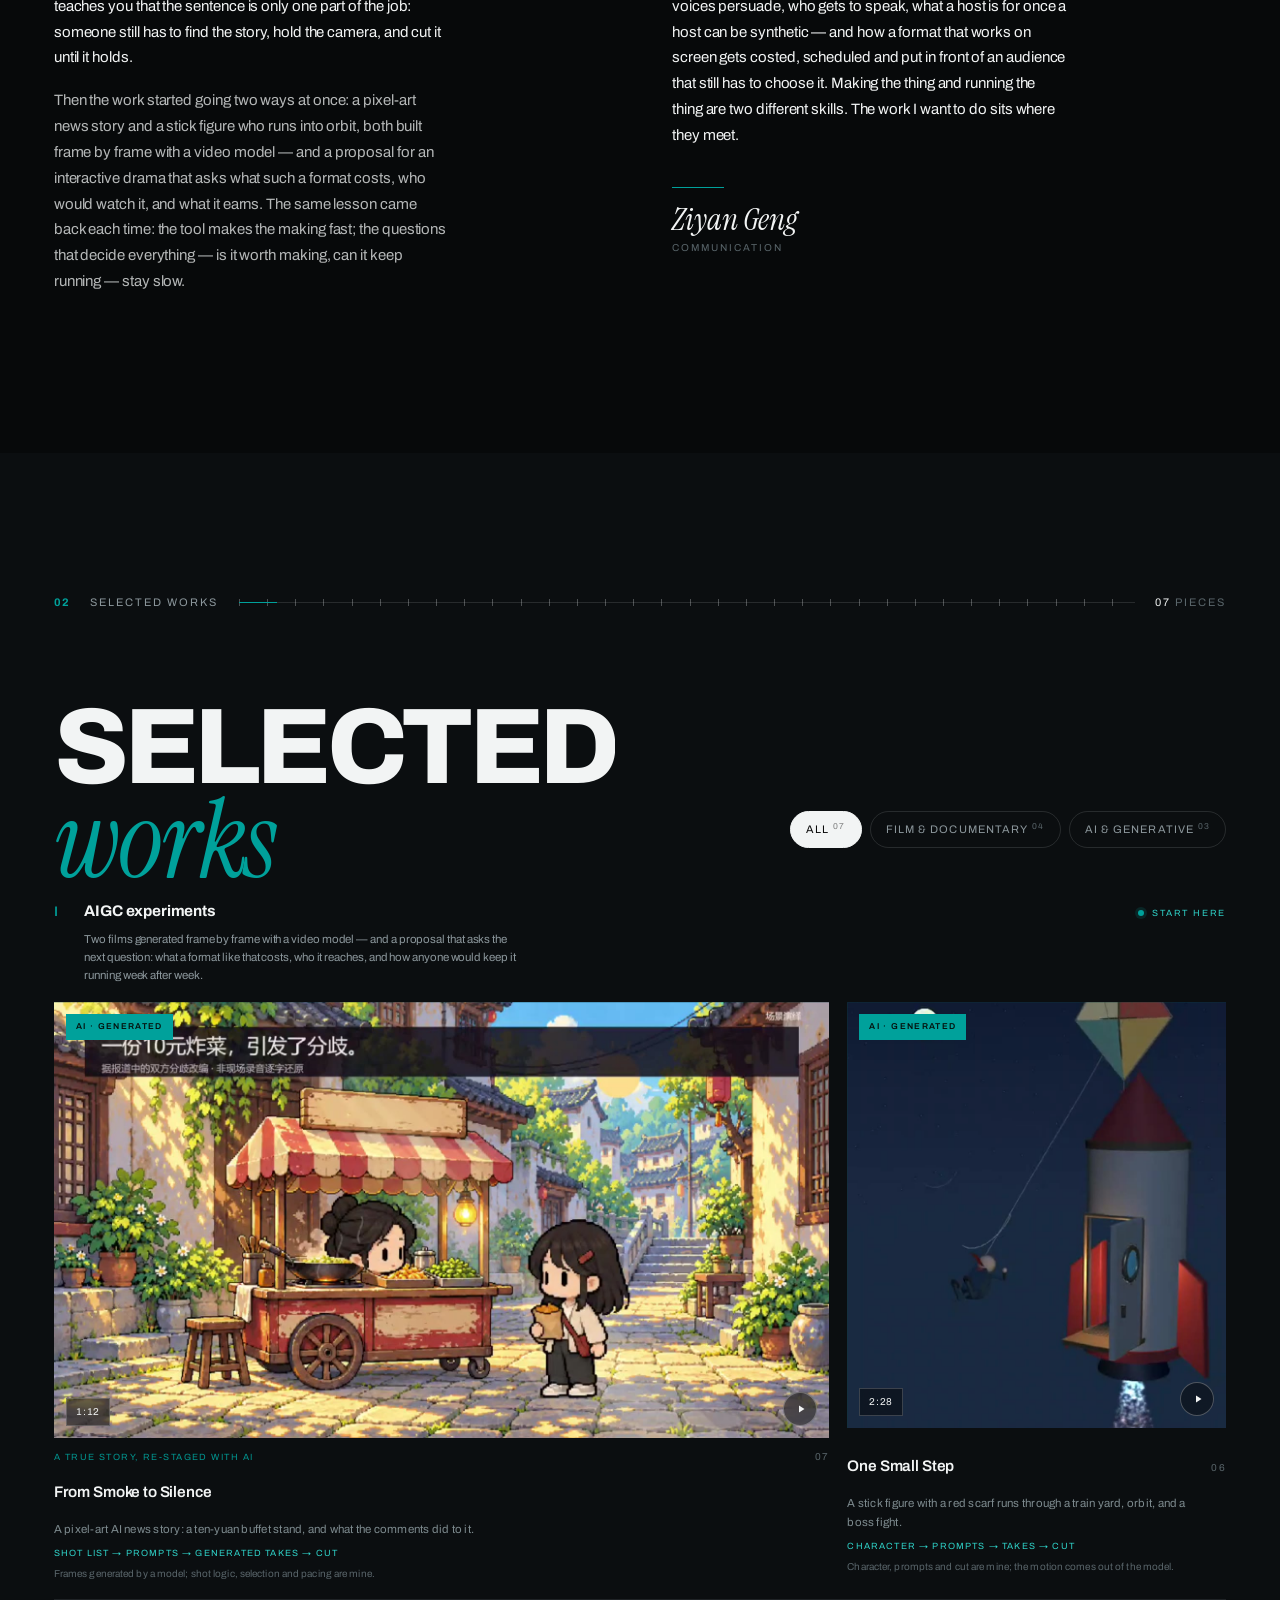
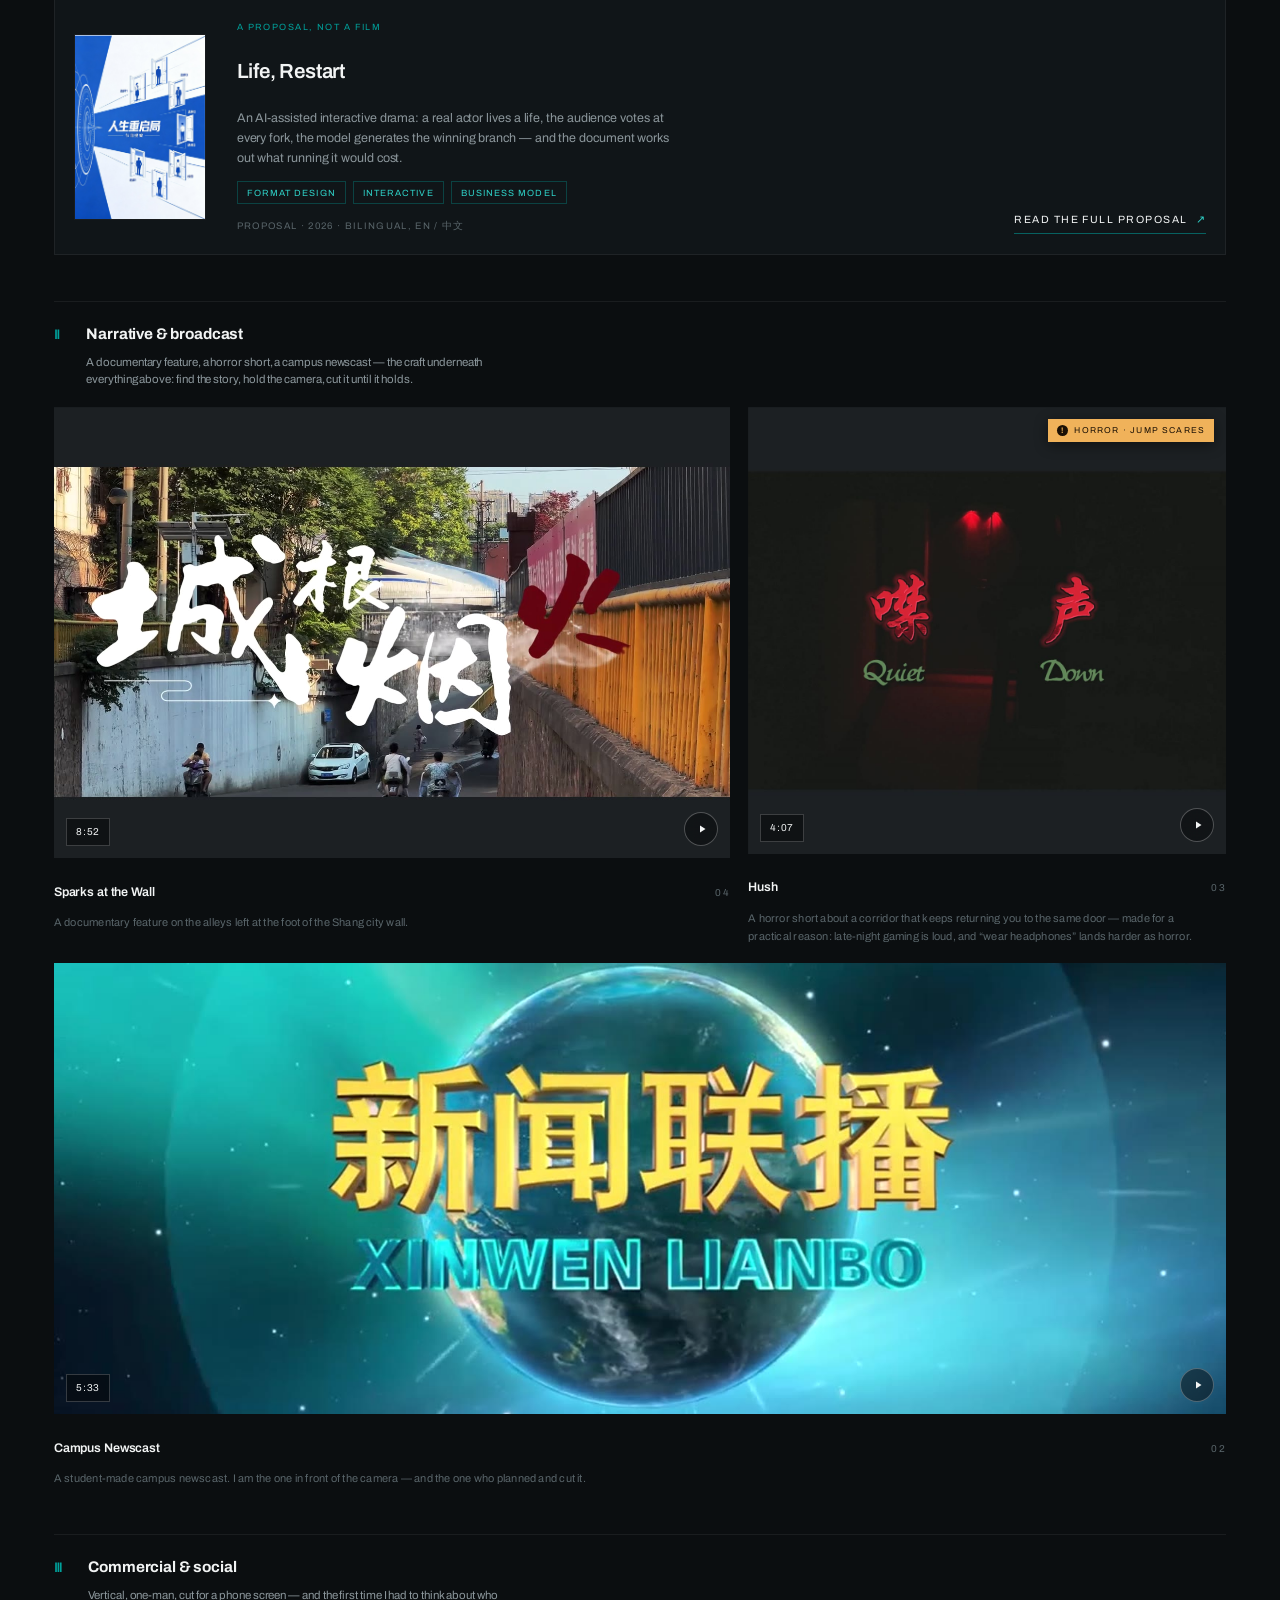
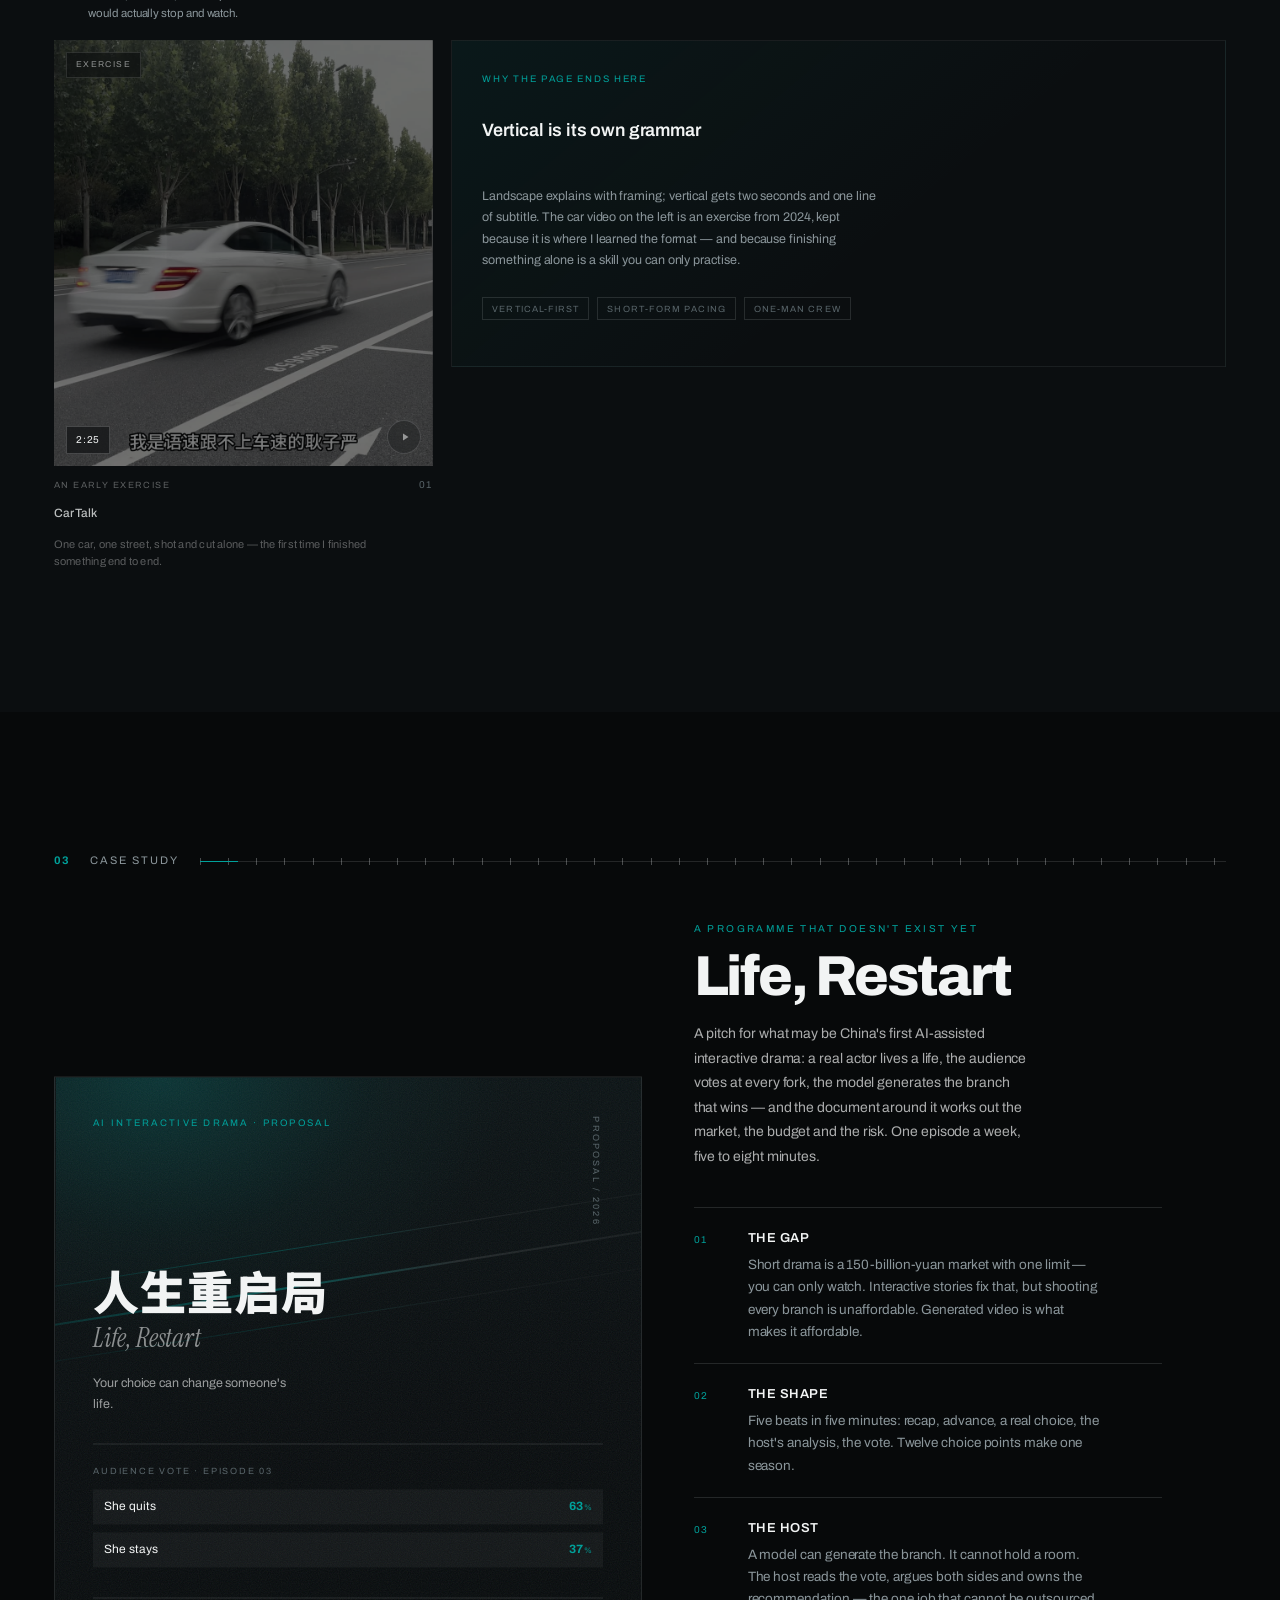
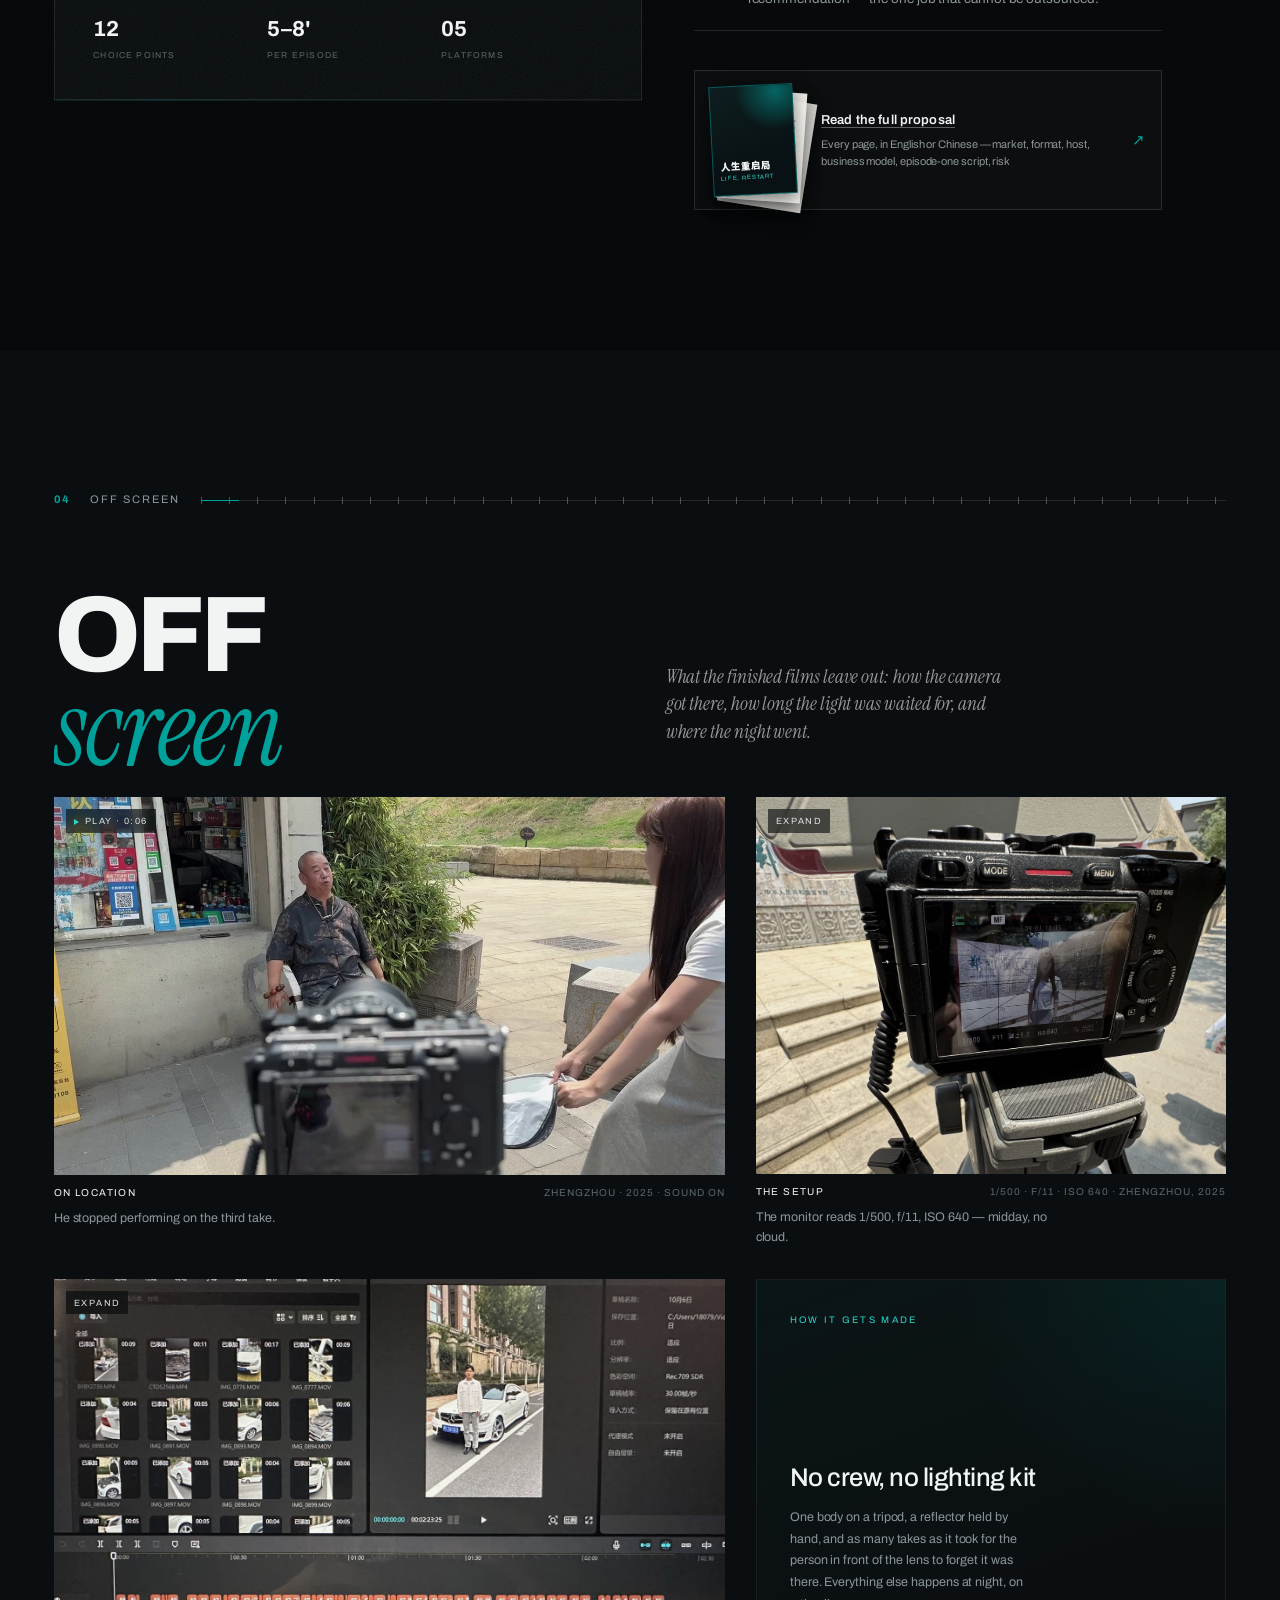
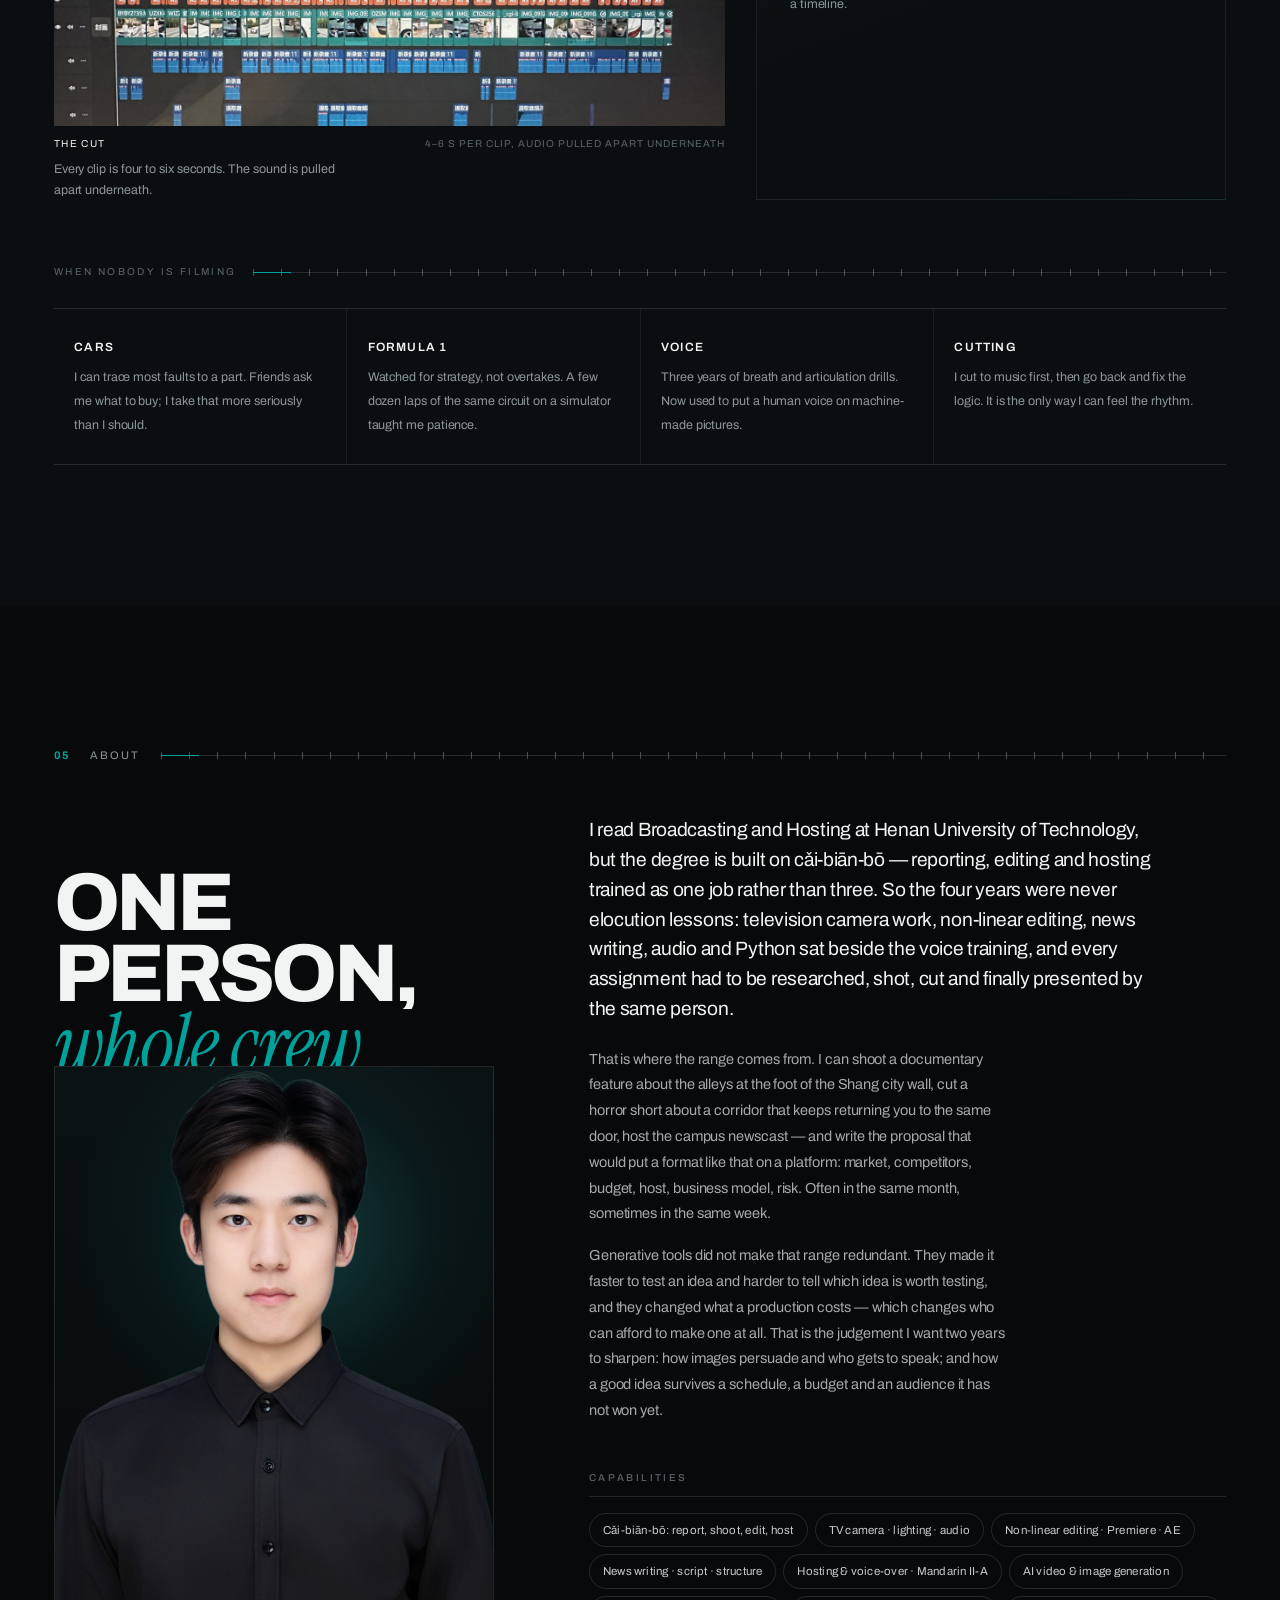
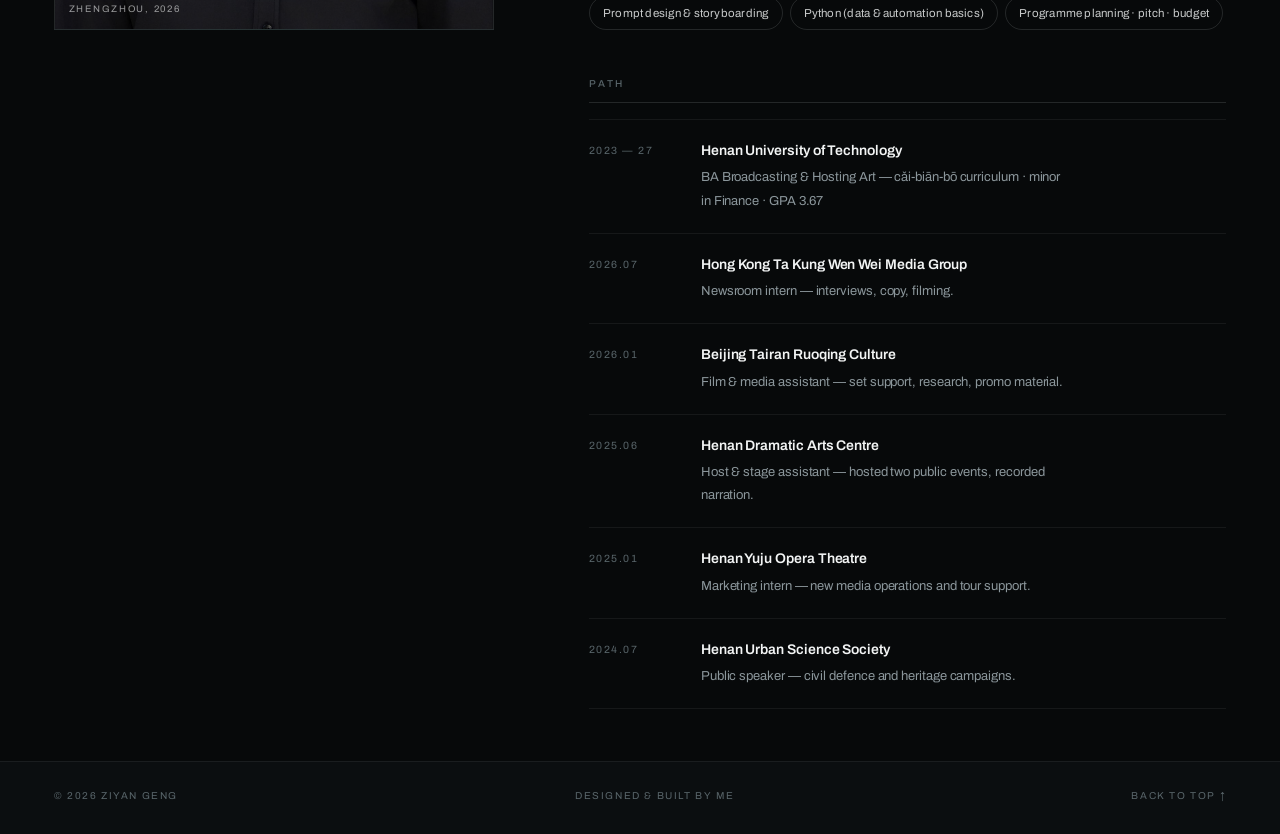
==== commit d78cc85b: "Rewrite the copy around craft and operation, so media management reads as much as AI and digital med" ====
--- a/index.html
+++ b/index.html
@@ -4,7 +4,7 @@
 <meta charset="UTF-8" />
 <meta name="viewport" content="width=device-width, initial-scale=1.0" />
 <title>Ziyan Geng — Communication · Portfolio 2026</title>
-<meta name="description" content="Portfolio of Ziyan Geng — reporting, shooting, editing and hosting (cǎi-biān-bō), documentary, short film, AI-generated moving image and a programme proposal. Application for the MA in Communication, BNU–HKBU UIC." />
+<meta name="description" content="Portfolio of Ziyan Geng — reporting, shooting, editing and hosting (cǎi-biān-bō), documentary, short film, generative work, and a programme proposal that ships with its market, budget and risk. Application for the MA in Communication, BNU–HKBU UIC." />
 
 <link rel="preconnect" href="https://fonts.googleapis.com" />
 <link rel="preconnect" href="https://fonts.gstatic.com" crossorigin />
@@ -20,13 +20,13 @@
 </style>
 
 <meta property="og:title" content="Ziyan Geng — Communication · Portfolio 2026" />
-<meta property="og:description" content="Portfolio of Ziyan Geng: report, shoot, edit, host — documentary, short film, AI-generated work and a programme proposal. Application for the MA in Communication, BNU–HKBU UIC." />
+<meta property="og:description" content="Portfolio of Ziyan Geng: report, shoot, edit, host — documentary, short film, generative work and a programme proposal that comes with a market, a budget and a risk list. Application for the MA in Communication, BNU–HKBU UIC." />
 <meta property="og:type" content="website" />
 <meta name="theme-color" content="#07090a" />
 <link rel="icon" href="data:image/svg+xml,%3Csvg xmlns='http://www.w3.org/2000/svg' viewBox='0 0 32 32'%3E%3Crect width='32' height='32' fill='%2308080a'/%3E%3Ccircle cx='16' cy='16' r='6' fill='%2300a19b'/%3E%3C/svg%3E" />
 
-<link rel="stylesheet" href="assets/css/style.css?v=20261124a" />
-<link rel="stylesheet" href="assets/css/doc.css?v=20261124a" />
+<link rel="stylesheet" href="assets/css/style.css?v=20261124b" />
+<link rel="stylesheet" href="assets/css/doc.css?v=20261124b" />
 </head>
 <body>
 
@@ -88,8 +88,8 @@
         Communication
       </p>
       <p class="hero__lede reveal" data-i18n="hero.lede">
-        Trained to report, shoot, cut and host. Now testing what happens when a
-        machine can do part of it.
+        Trained to report, shoot, cut and host — now learning what it takes to get
+        a good idea made, paid for and actually watched.
       </p>
     </div>
   </div>
@@ -139,19 +139,22 @@
           camera, and cut it until it holds.
         </p>
         <p data-i18n="s1.p2">
-          Then I started making things with models: a pixel-art news story about a
-          ten-yuan buffet stand, a stick figure running through a train yard and into
-          orbit, a proposal for an interactive drama the audience votes on. The same
-          lesson arrived three times — the tool is fast, the judgement is slow.
+          Then the work started going two ways at once: a pixel-art news story and a
+          stick figure who runs into orbit, both built frame by frame with a video
+          model — and a proposal for an interactive drama that asks what such a format
+          costs, who would watch it, and what it earns. The same lesson came back each
+          time: the tool makes the making fast; the questions that decide everything —
+          is it worth making, can it keep running — stay slow.
         </p>
       </div>
       <div class="statement__col reveal">
         <p data-i18n="s1.p3">
-          I am applying for an MA in Communication because it is the one frame that
-          holds both halves of the work: how images and voices persuade, who gets to
-          speak, and what a host is for once a host can be synthetic — and, on the other
-          side, how a format that works on screen gets planned, budgeted and put in
-          front of the right audience.
+          I am applying for an MA in Communication because it is the one frame wide
+          enough to hold both halves: how images and voices persuade, who gets to
+          speak, what a host is for once a host can be synthetic — and how a format
+          that works on screen gets costed, scheduled and put in front of an audience
+          that still has to choose it. Making the thing and running the thing are two
+          different skills. The work I want to do sits where they meet.
         </p>
         <div class="sign">
           <span class="sign__line"></span>
@@ -226,8 +229,9 @@
       <h3 class="feature__title" data-i18n="f2.title">Life, Restart</h3>
       <p class="feature__desc" data-i18n="f2.desc">
         A pitch for what may be China's first AI-assisted interactive drama: a
-        real actor lives a life, the audience votes at every fork, and the model
-        generates the branch that wins.
+        real actor lives a life, the audience votes at every fork, the model
+        generates the branch that wins — and the document around it works out the
+        market, the budget and the risk.
       </p>
 
       <ol class="steps">
@@ -337,15 +341,18 @@
         <p class="reveal" data-i18n="a.p2">
           That is where the range comes from. I can shoot a documentary feature about
           the alleys at the foot of the Shang city wall, cut a horror short about a
-          corridor that keeps returning you to the same door, and host the campus
-          newscast — often in the same month, sometimes in the same week.
+          corridor that keeps returning you to the same door, host the campus
+          newscast — and write the proposal that would put a format like that on a
+          platform: market, competitors, budget, host, business model, risk. Often in
+          the same month, sometimes in the same week.
         </p>
         <p class="reveal" data-i18n="a.p3">
           Generative tools did not make that range redundant. They made it faster to
-          test an idea, and harder to tell which idea is worth testing — which is
-          exactly the judgement I want a Communication degree to sharpen: how images
-          persuade, who gets to speak, and what a host is for once a host can be
-          synthetic.
+          test an idea and harder to tell which idea is worth testing, and they changed
+          what a production costs — which changes who can afford to make one at all.
+          That is the judgement I want two years to sharpen: how images persuade and who
+          gets to speak; and how a good idea survives a schedule, a budget and an
+          audience it has not won yet.
         </p>
 
         <div class="block reveal">
@@ -354,12 +361,12 @@
             <li data-i18n="a.sk1">Cǎi-biān-bō: report, shoot, edit, host</li>
             <li data-i18n="a.sk2">TV camera · lighting · audio</li>
             <li data-i18n="a.sk3">Non-linear editing · Premiere · AE</li>
-            <li data-i18n="a.sk4">News writing &amp; script structure</li>
+            <li data-i18n="a.sk4">News writing · script · structure</li>
             <li data-i18n="a.sk5">Hosting &amp; voice-over · Mandarin II-A</li>
             <li data-i18n="a.sk6">AI video &amp; image generation</li>
             <li data-i18n="a.sk7">Prompt design &amp; storyboarding</li>
             <li data-i18n="a.sk8">Python (data &amp; automation basics)</li>
-            <li data-i18n="a.sk9">Programme planning &amp; pitch writing</li>
+            <li data-i18n="a.sk9">Programme planning · pitch · budget</li>
           </ul>
         </div>
 
@@ -451,8 +458,8 @@
   </figure>
 </div>
 
-<script src="assets/js/data.js?v=20261124a"></script>
-<script src="assets/js/proposal.js?v=20261124a"></script>
-<script src="assets/js/main.js?v=20261124a"></script>
+<script src="assets/js/data.js?v=20261124b"></script>
+<script src="assets/js/proposal.js?v=20261124b"></script>
+<script src="assets/js/main.js?v=20261124b"></script>
 </body>
 </html>
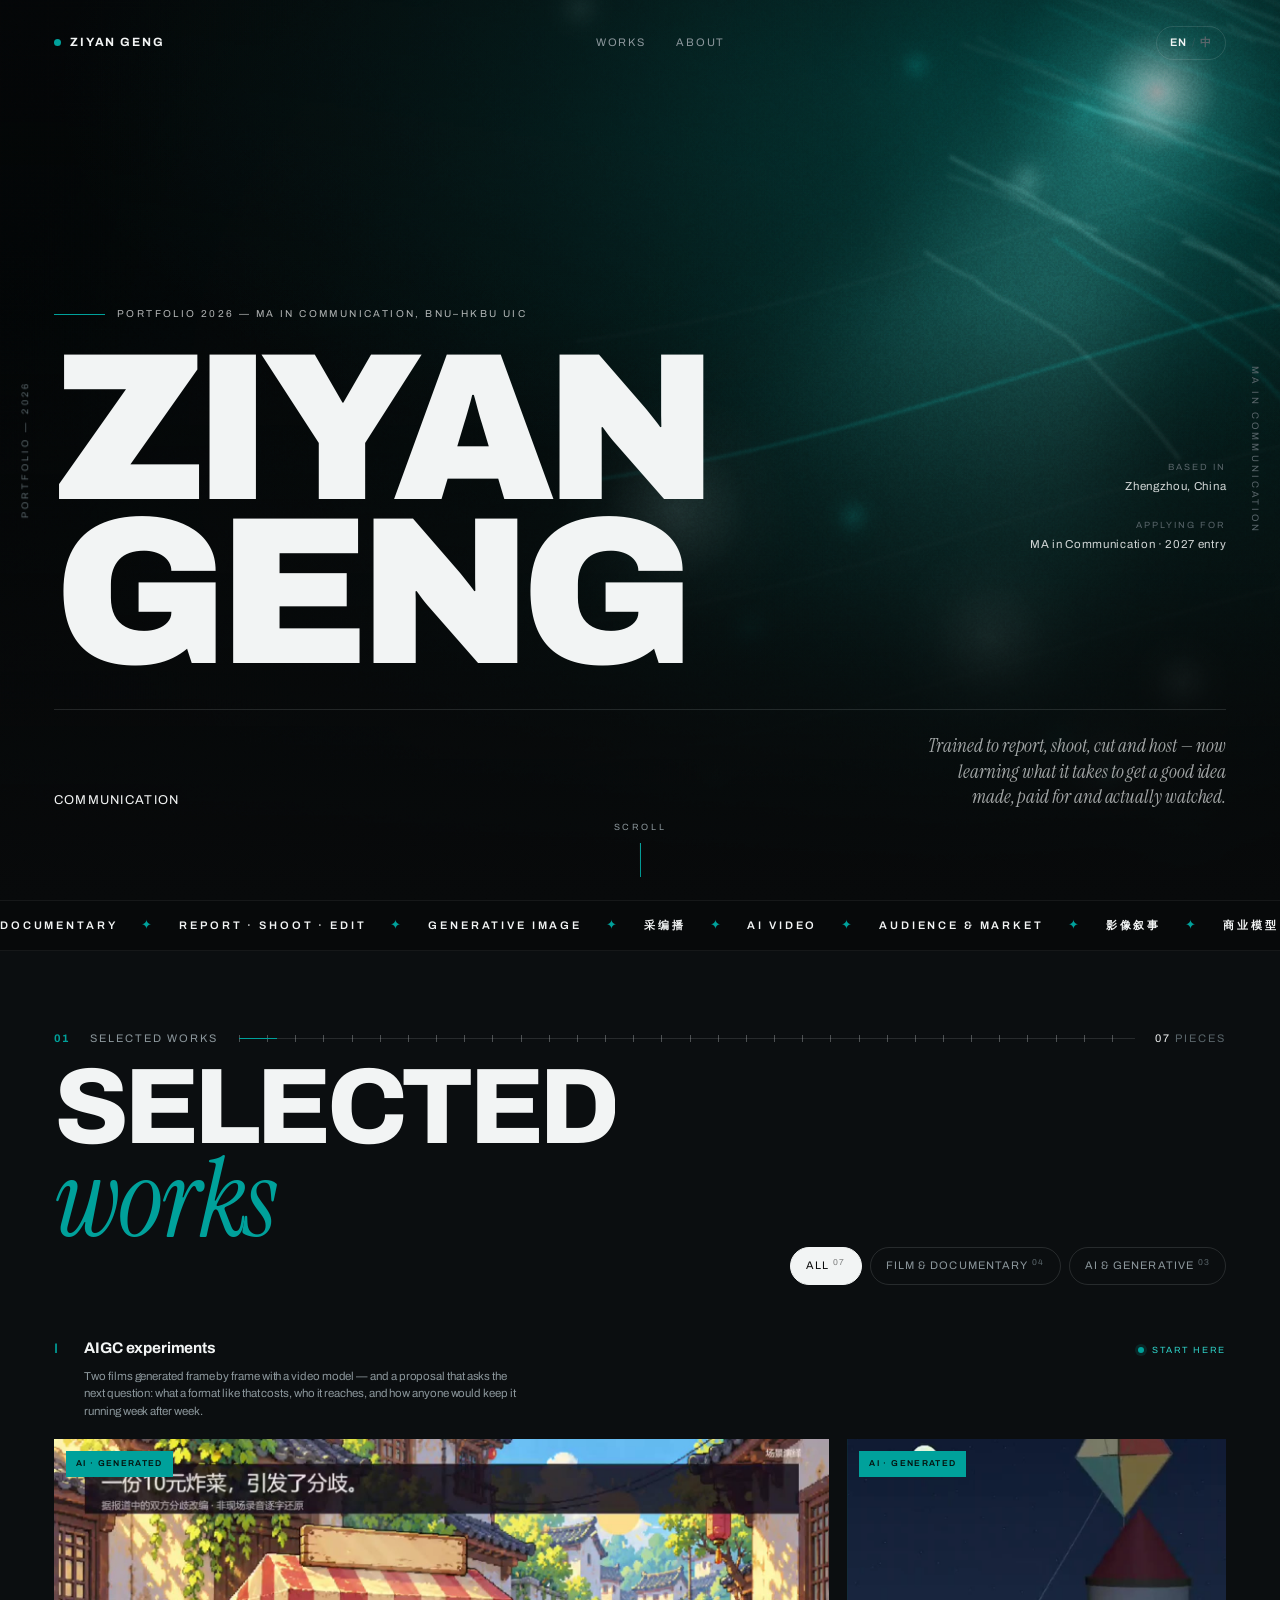
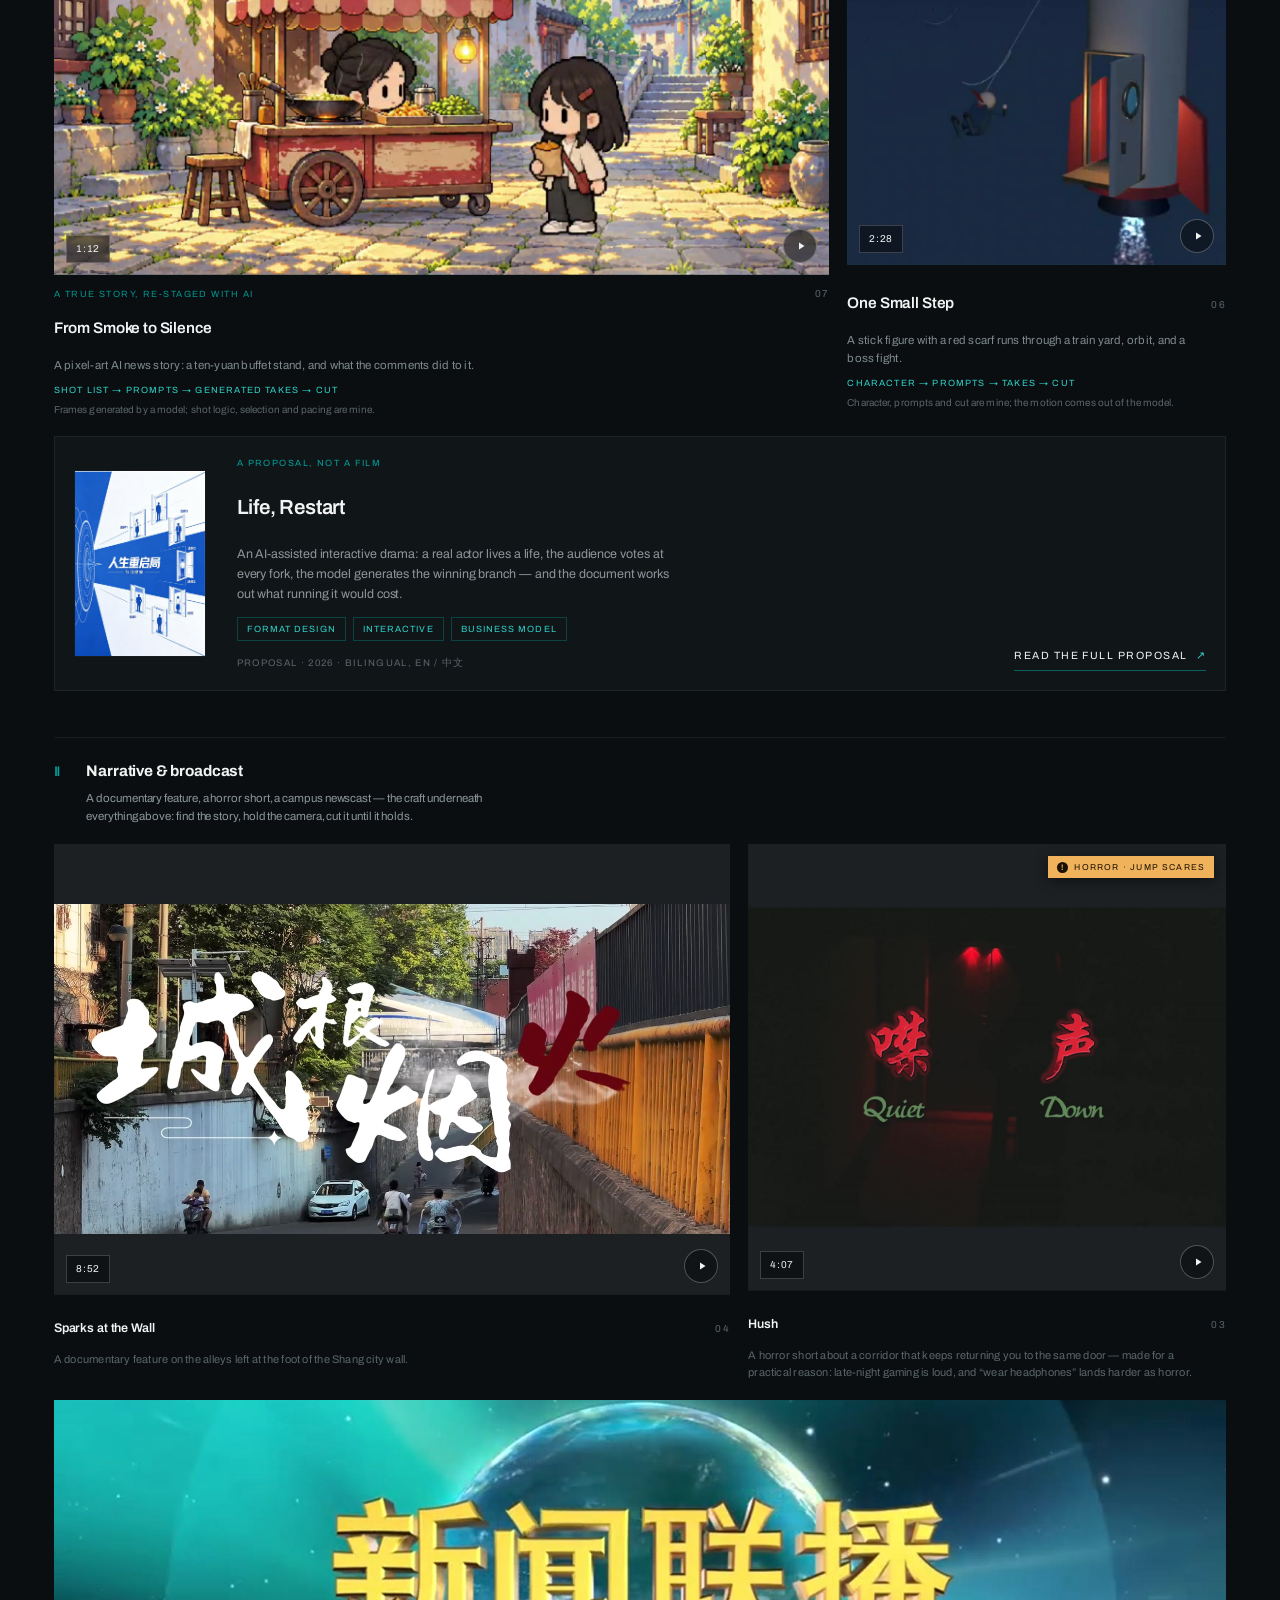
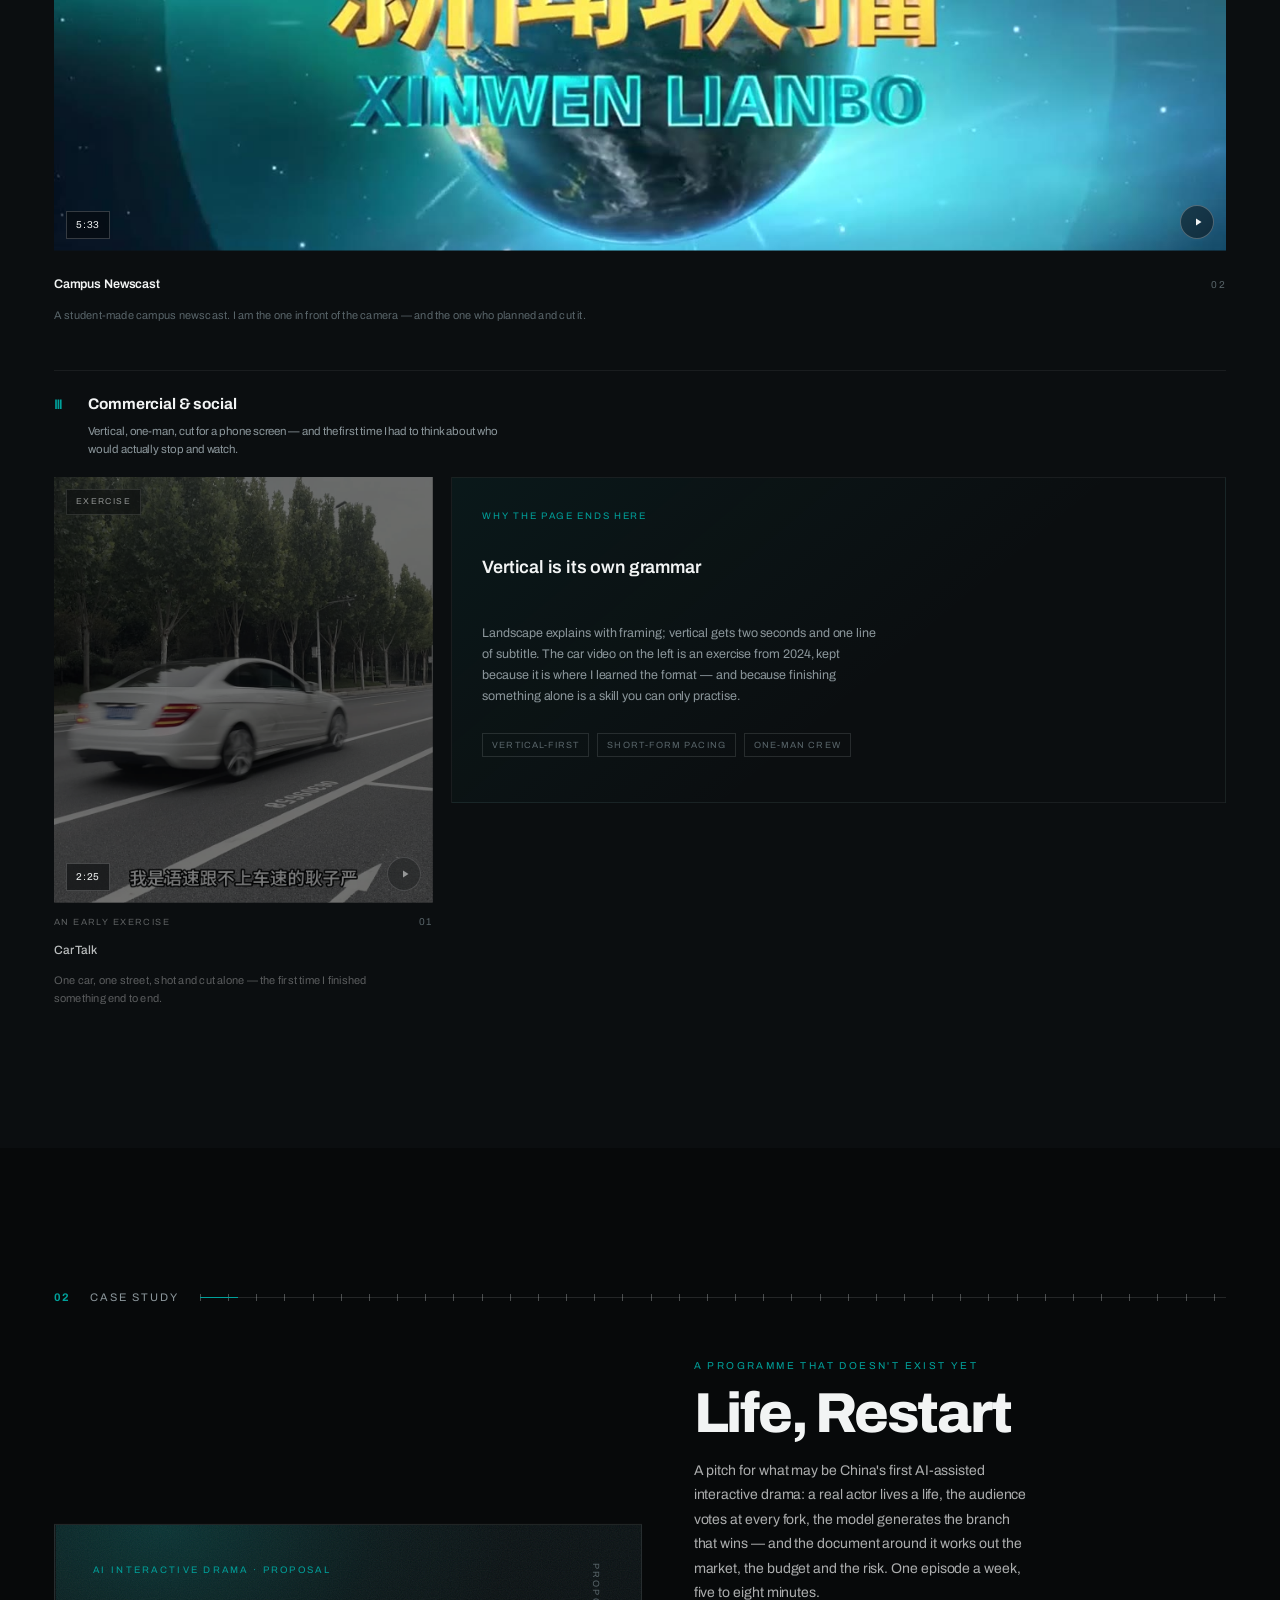
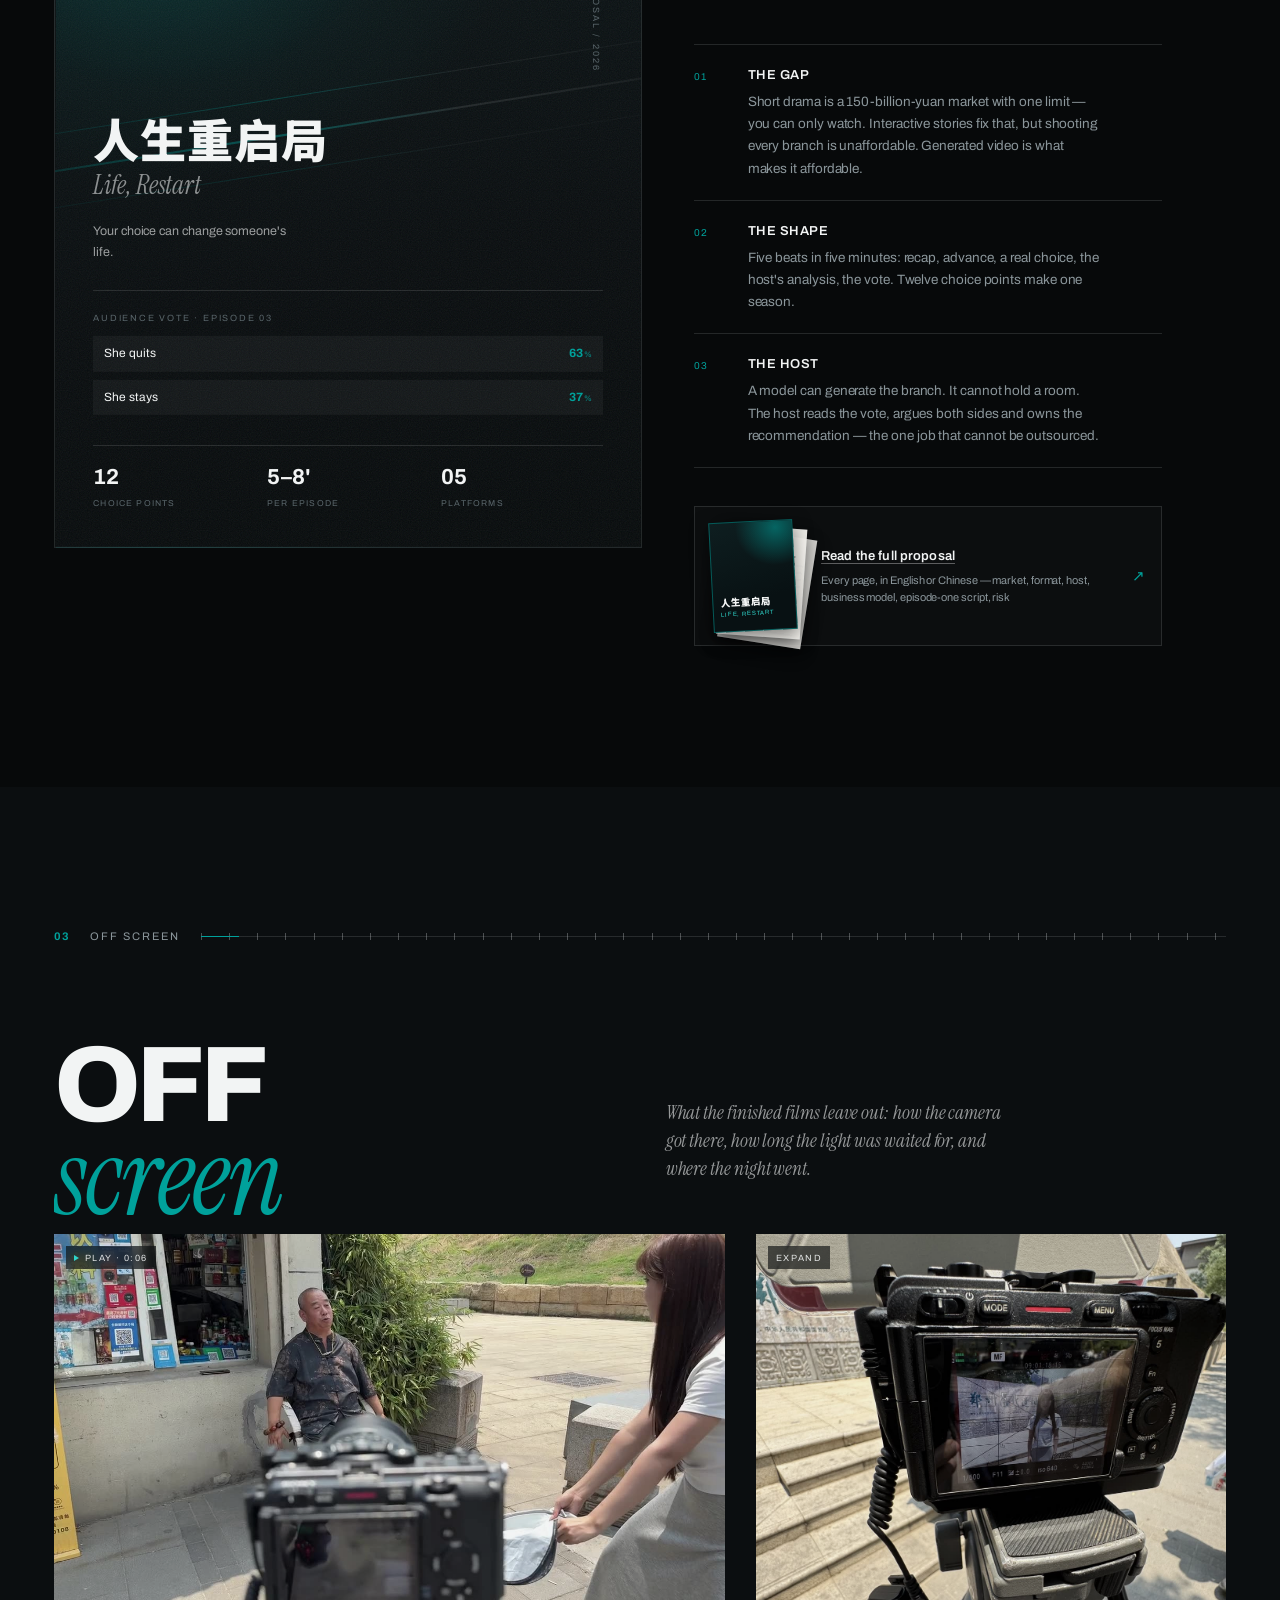
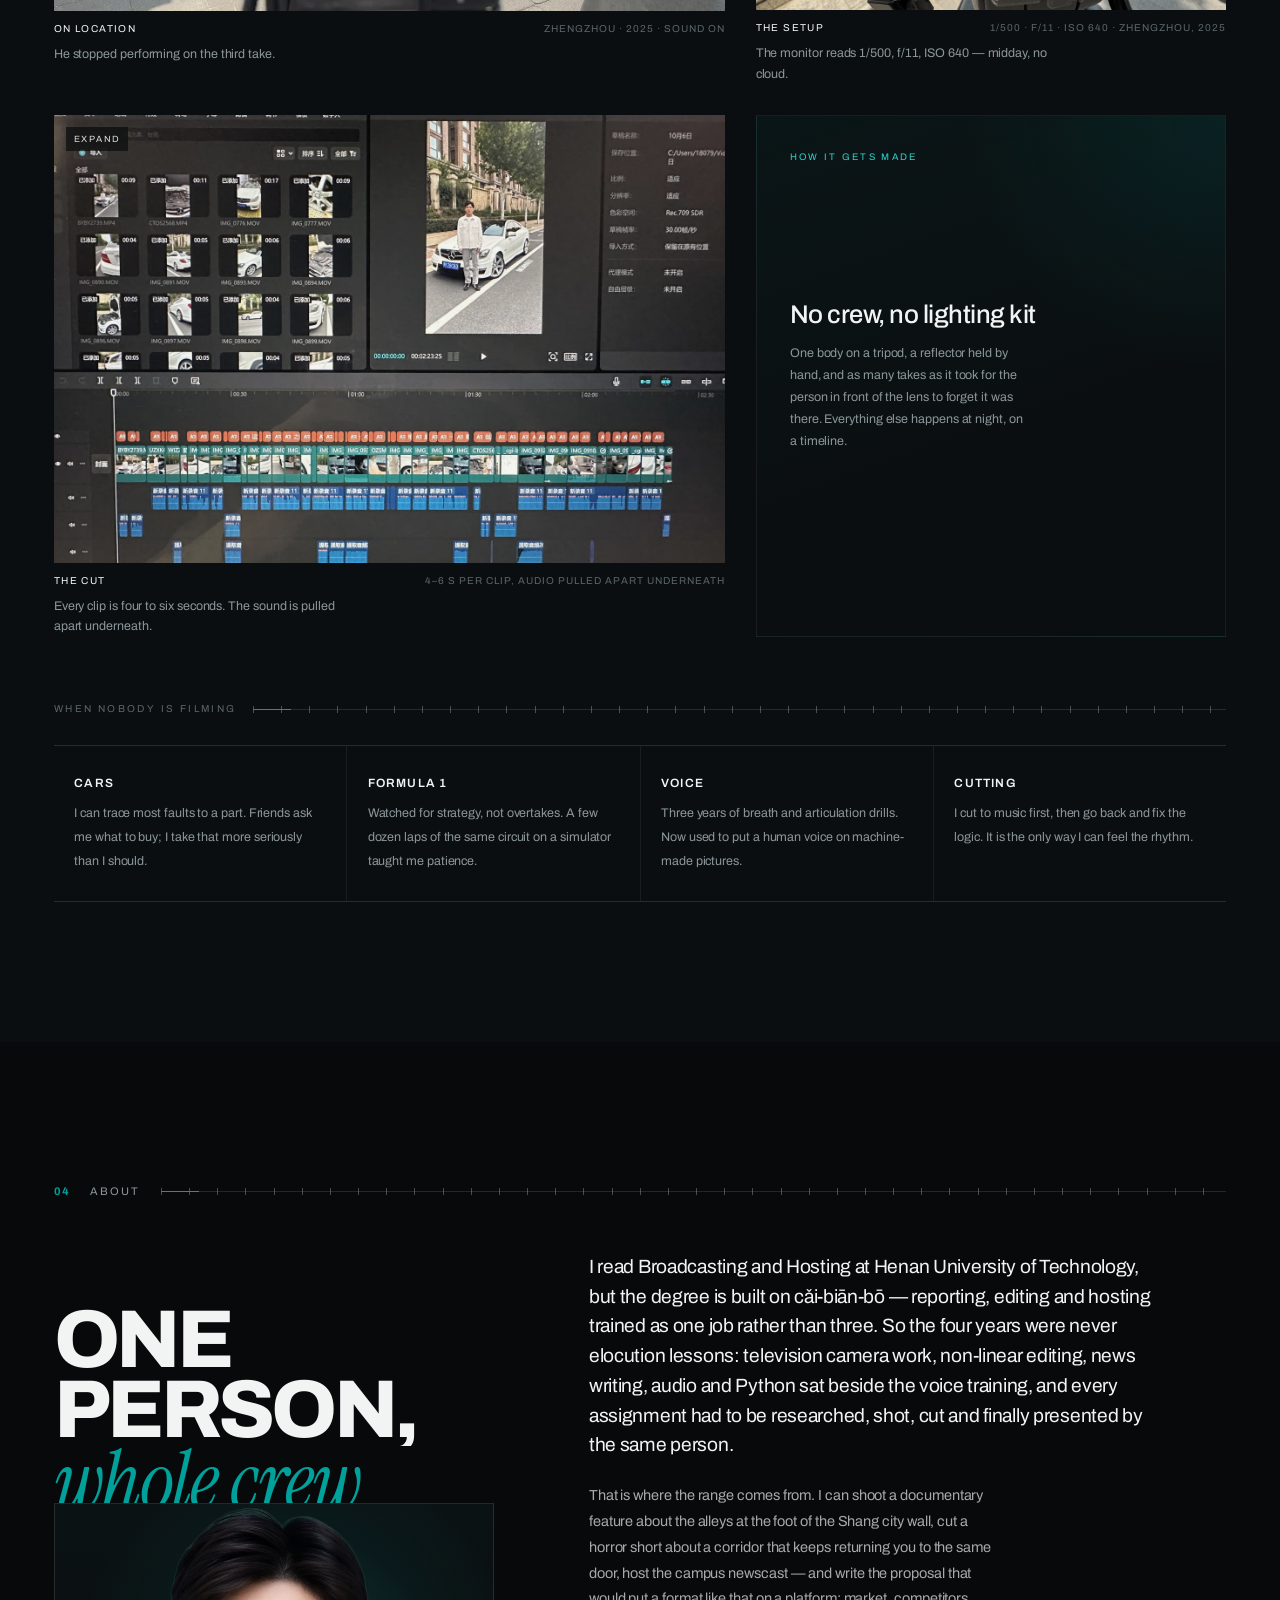
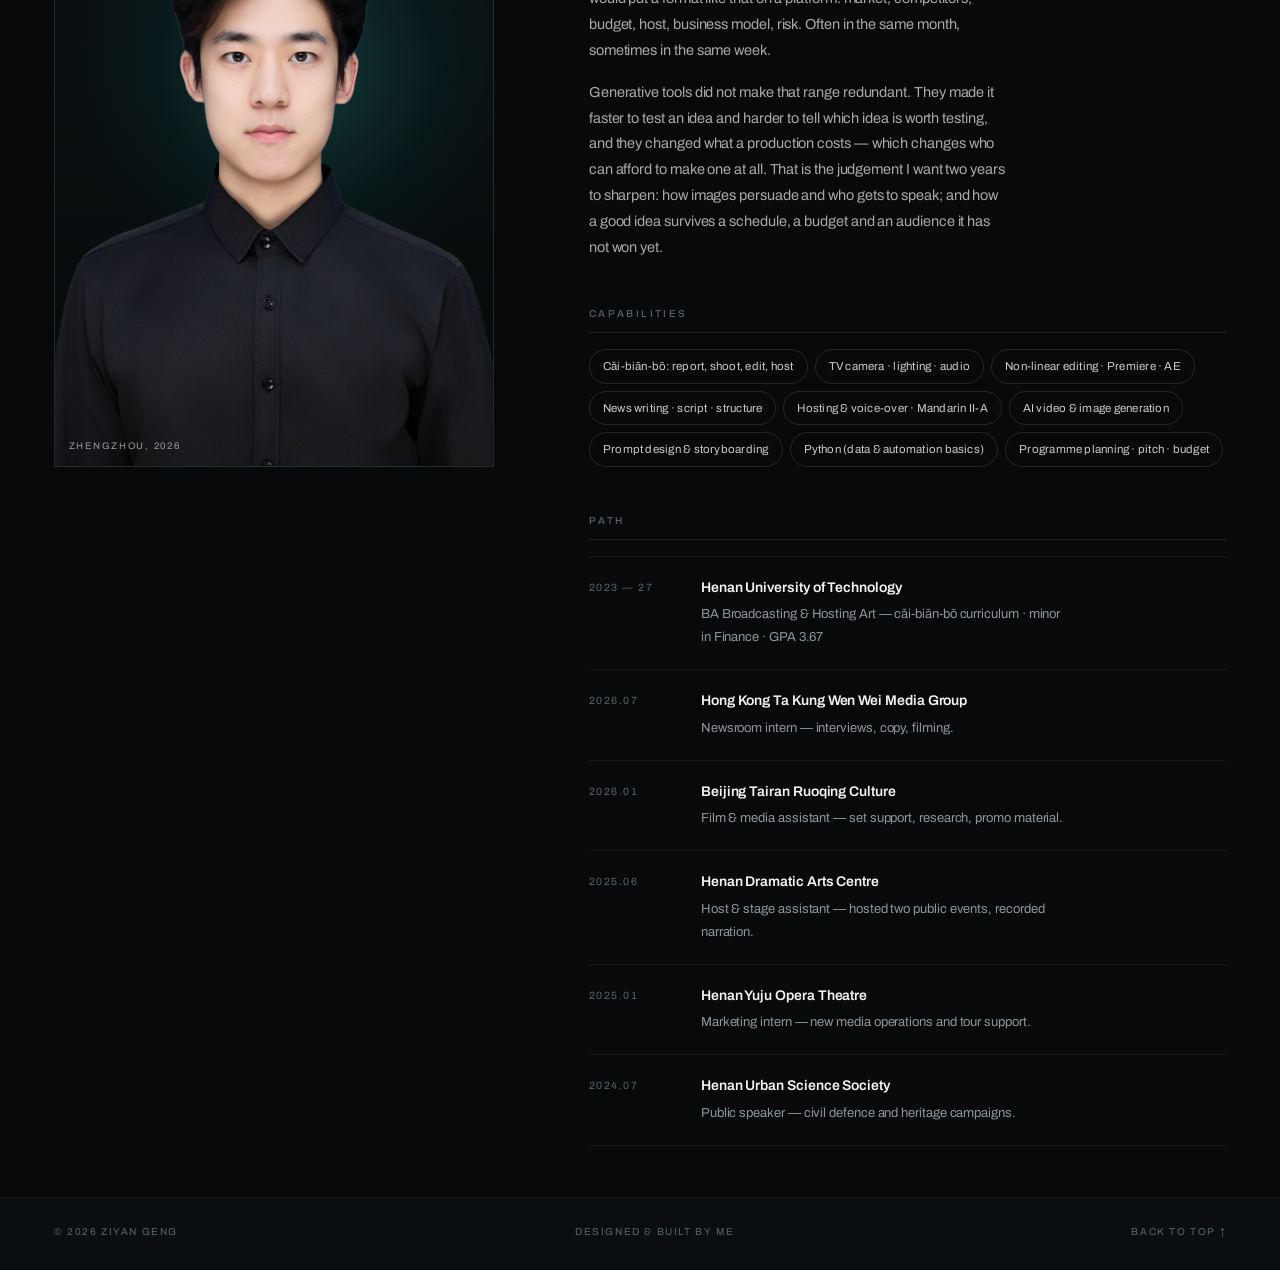
==== commit 78ca4d44: "Drop the opening statement so the works arrive one screen after the hero" ====
--- a/index.html
+++ b/index.html
@@ -25,8 +25,8 @@
 <meta name="theme-color" content="#07090a" />
 <link rel="icon" href="data:image/svg+xml,%3Csvg xmlns='http://www.w3.org/2000/svg' viewBox='0 0 32 32'%3E%3Crect width='32' height='32' fill='%2308080a'/%3E%3Ccircle cx='16' cy='16' r='6' fill='%2300a19b'/%3E%3C/svg%3E" />
 
-<link rel="stylesheet" href="assets/css/style.css?v=20261124b" />
-<link rel="stylesheet" href="assets/css/doc.css?v=20261124b" />
+<link rel="stylesheet" href="assets/css/style.css?v=20261124c" />
+<link rel="stylesheet" href="assets/css/doc.css?v=20261124c" />
 </head>
 <body>
 
@@ -105,7 +105,7 @@
     </div>
   </div>
 
-  <a href="#statement" class="scrollcue">
+  <a href="#works" class="scrollcue">
     <span data-i18n="hero.scroll">Scroll</span>
     <i></i>
   </a>
@@ -116,61 +116,11 @@
   <div class="marquee__track" id="marqueeTrack"></div>
 </div>
 
-<!-- ══════════════ STATEMENT ══════════════ -->
-<section class="section statement" id="statement">
-  <div class="wrap">
-    <div class="sec__head">
-      <span class="sec__num">01</span>
-      <span class="sec__tag" data-i18n="s1.tag">Statement</span>
-      <span class="sec__rule"></span>
-    </div>
-
-    <h2 class="display statement__title" data-drift="0.035">
-      <span class="line"><span class="line__in" data-i18n="s1.l1">Two ways of</span></span>
-      <span class="line"><span class="line__in"><em data-i18n="s1.l2">seeing</em> <span data-i18n="s1.l3">the same thing.</span></span></span>
-    </h2>
-
-    <div class="statement__body">
-      <div class="statement__col reveal">
-        <p data-i18n="s1.p1">
-          A cǎi-biān-bō degree teaches you where a sentence should land — the breath
-          before it, the weight at the end. It also teaches you that the sentence is
-          only one part of the job: someone still has to find the story, hold the
-          camera, and cut it until it holds.
-        </p>
-        <p data-i18n="s1.p2">
-          Then the work started going two ways at once: a pixel-art news story and a
-          stick figure who runs into orbit, both built frame by frame with a video
-          model — and a proposal for an interactive drama that asks what such a format
-          costs, who would watch it, and what it earns. The same lesson came back each
-          time: the tool makes the making fast; the questions that decide everything —
-          is it worth making, can it keep running — stay slow.
-        </p>
-      </div>
-      <div class="statement__col reveal">
-        <p data-i18n="s1.p3">
-          I am applying for an MA in Communication because it is the one frame wide
-          enough to hold both halves: how images and voices persuade, who gets to
-          speak, what a host is for once a host can be synthetic — and how a format
-          that works on screen gets costed, scheduled and put in front of an audience
-          that still has to choose it. Making the thing and running the thing are two
-          different skills. The work I want to do sits where they meet.
-        </p>
-        <div class="sign">
-          <span class="sign__line"></span>
-          <span class="sign__name" data-i18n="site.name">Ziyan Geng</span>
-          <span class="sign__role" data-i18n="hero.role">Communication</span>
-        </div>
-      </div>
-    </div>
-  </div>
-</section>
-
 <!-- ══════════════ WORKS ══════════════ -->
 <section class="section works" id="works">
   <div class="wrap">
     <div class="sec__head">
-      <span class="sec__num">02</span>
+      <span class="sec__num">01</span>
       <span class="sec__tag" data-i18n="w.tag">Selected Works</span>
       <span class="sec__rule"></span>
       <span class="sec__count"><span id="workCount" data-count>0</span> <span data-i18n="w.items">pieces</span></span>
@@ -196,7 +146,7 @@
 <section class="section featured" id="featured">
   <div class="wrap">
     <div class="sec__head">
-      <span class="sec__num">03</span>
+      <span class="sec__num">02</span>
       <span class="sec__tag" data-i18n="f2.tag">Case Study</span>
       <span class="sec__rule"></span>
     </div>
@@ -281,7 +231,7 @@
 <section class="section off" id="off">
   <div class="wrap">
     <div class="sec__head">
-      <span class="sec__num">04</span>
+      <span class="sec__num">03</span>
       <span class="sec__tag" data-i18n="o.tag">Off Screen</span>
       <span class="sec__rule"></span>
     </div>
@@ -311,7 +261,7 @@
 <section class="section about" id="about">
   <div class="wrap">
     <div class="sec__head">
-      <span class="sec__num">05</span>
+      <span class="sec__num">04</span>
       <span class="sec__tag" data-i18n="a.tag">About</span>
       <span class="sec__rule"></span>
     </div>
@@ -458,8 +408,8 @@
   </figure>
 </div>
 
-<script src="assets/js/data.js?v=20261124b"></script>
-<script src="assets/js/proposal.js?v=20261124b"></script>
-<script src="assets/js/main.js?v=20261124b"></script>
+<script src="assets/js/data.js?v=20261124c"></script>
+<script src="assets/js/proposal.js?v=20261124c"></script>
+<script src="assets/js/main.js?v=20261124c"></script>
 </body>
 </html>
--- a/assets/css/style.css
+++ b/assets/css/style.css
@@ -521,7 +521,12 @@
 }
 
 /* ══════════ WORKS ══════════ */
-.works{ background:var(--bg-2); }
+.works{
+  background:var(--bg-2);
+  /* 自述段撤掉后，作品紧接跑马灯：这里不再留一个整节的上边距，
+     让「SELECTED works」尽早露头。 */
+  padding-top:clamp(52px, 6.2vw, 96px);
+}
 .works__top{
   display:flex; justify-content:space-between; align-items:flex-end;
   gap:32px; flex-wrap:wrap;
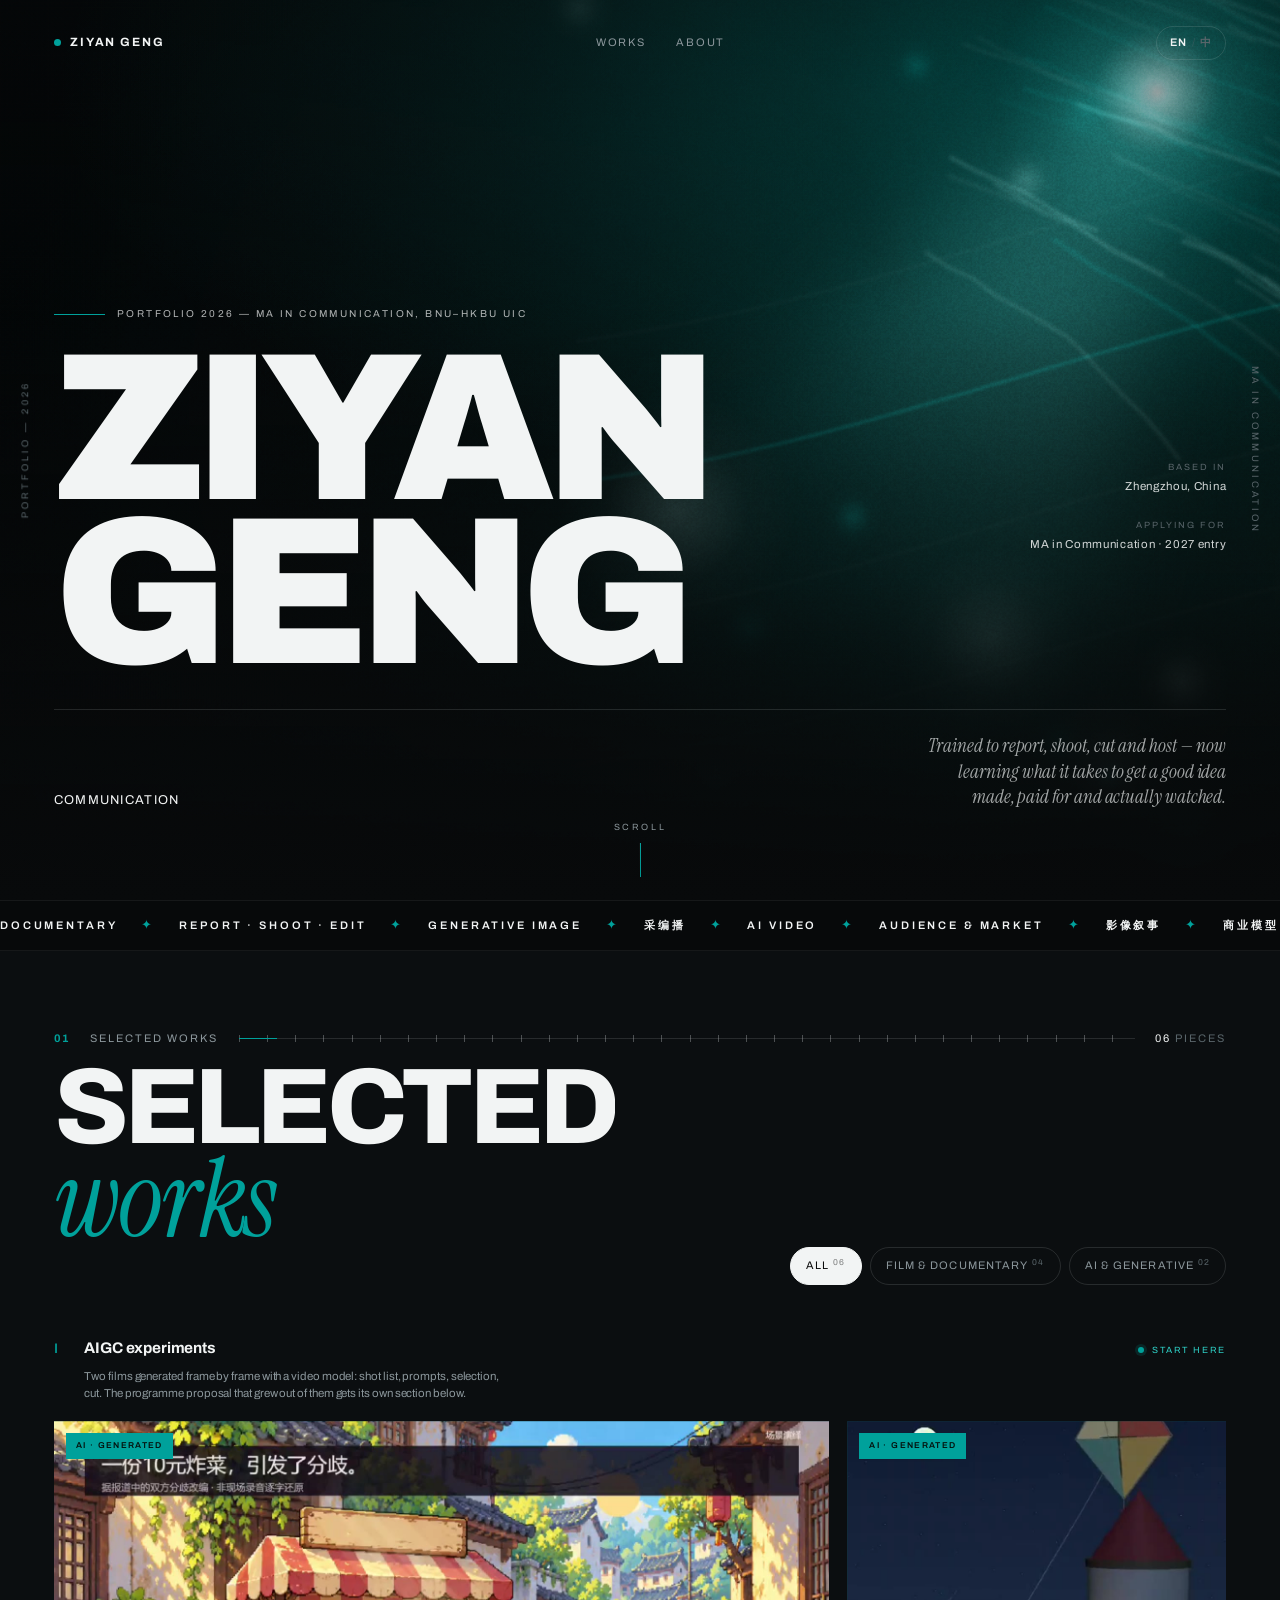
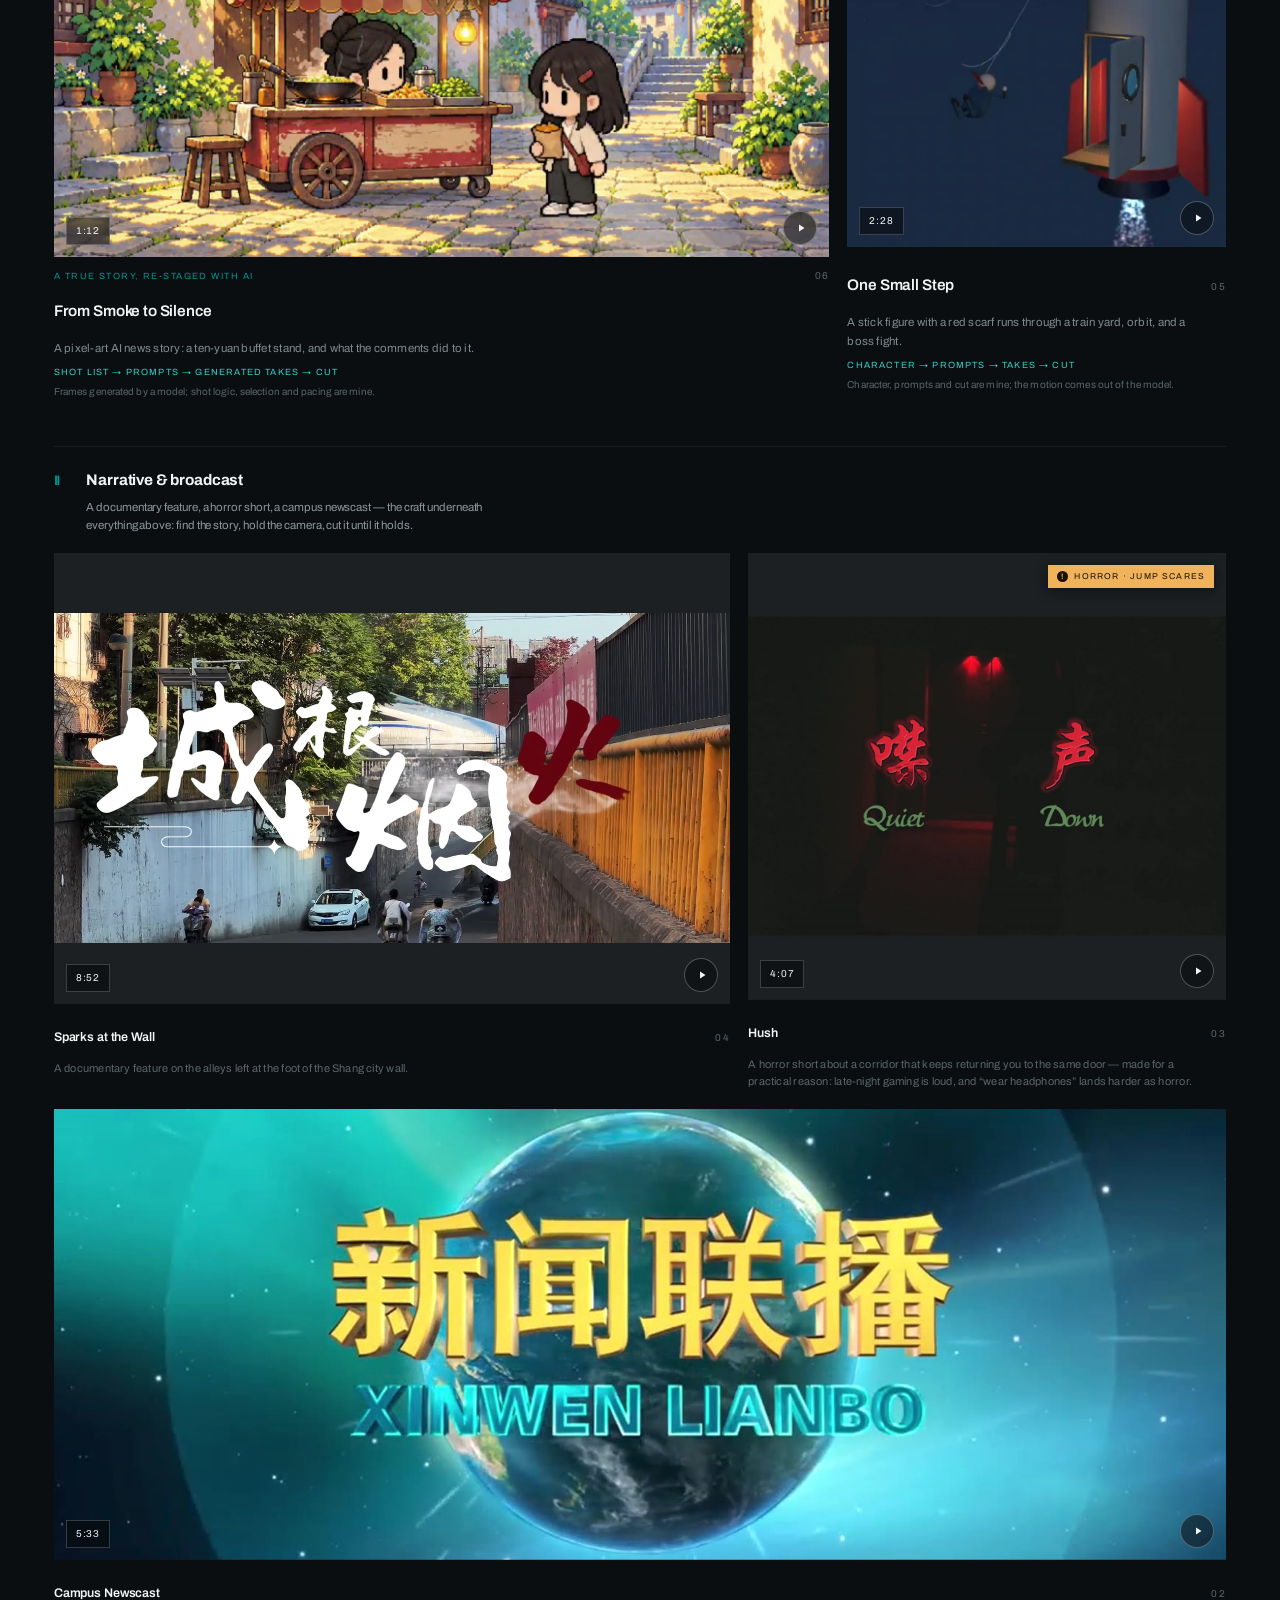
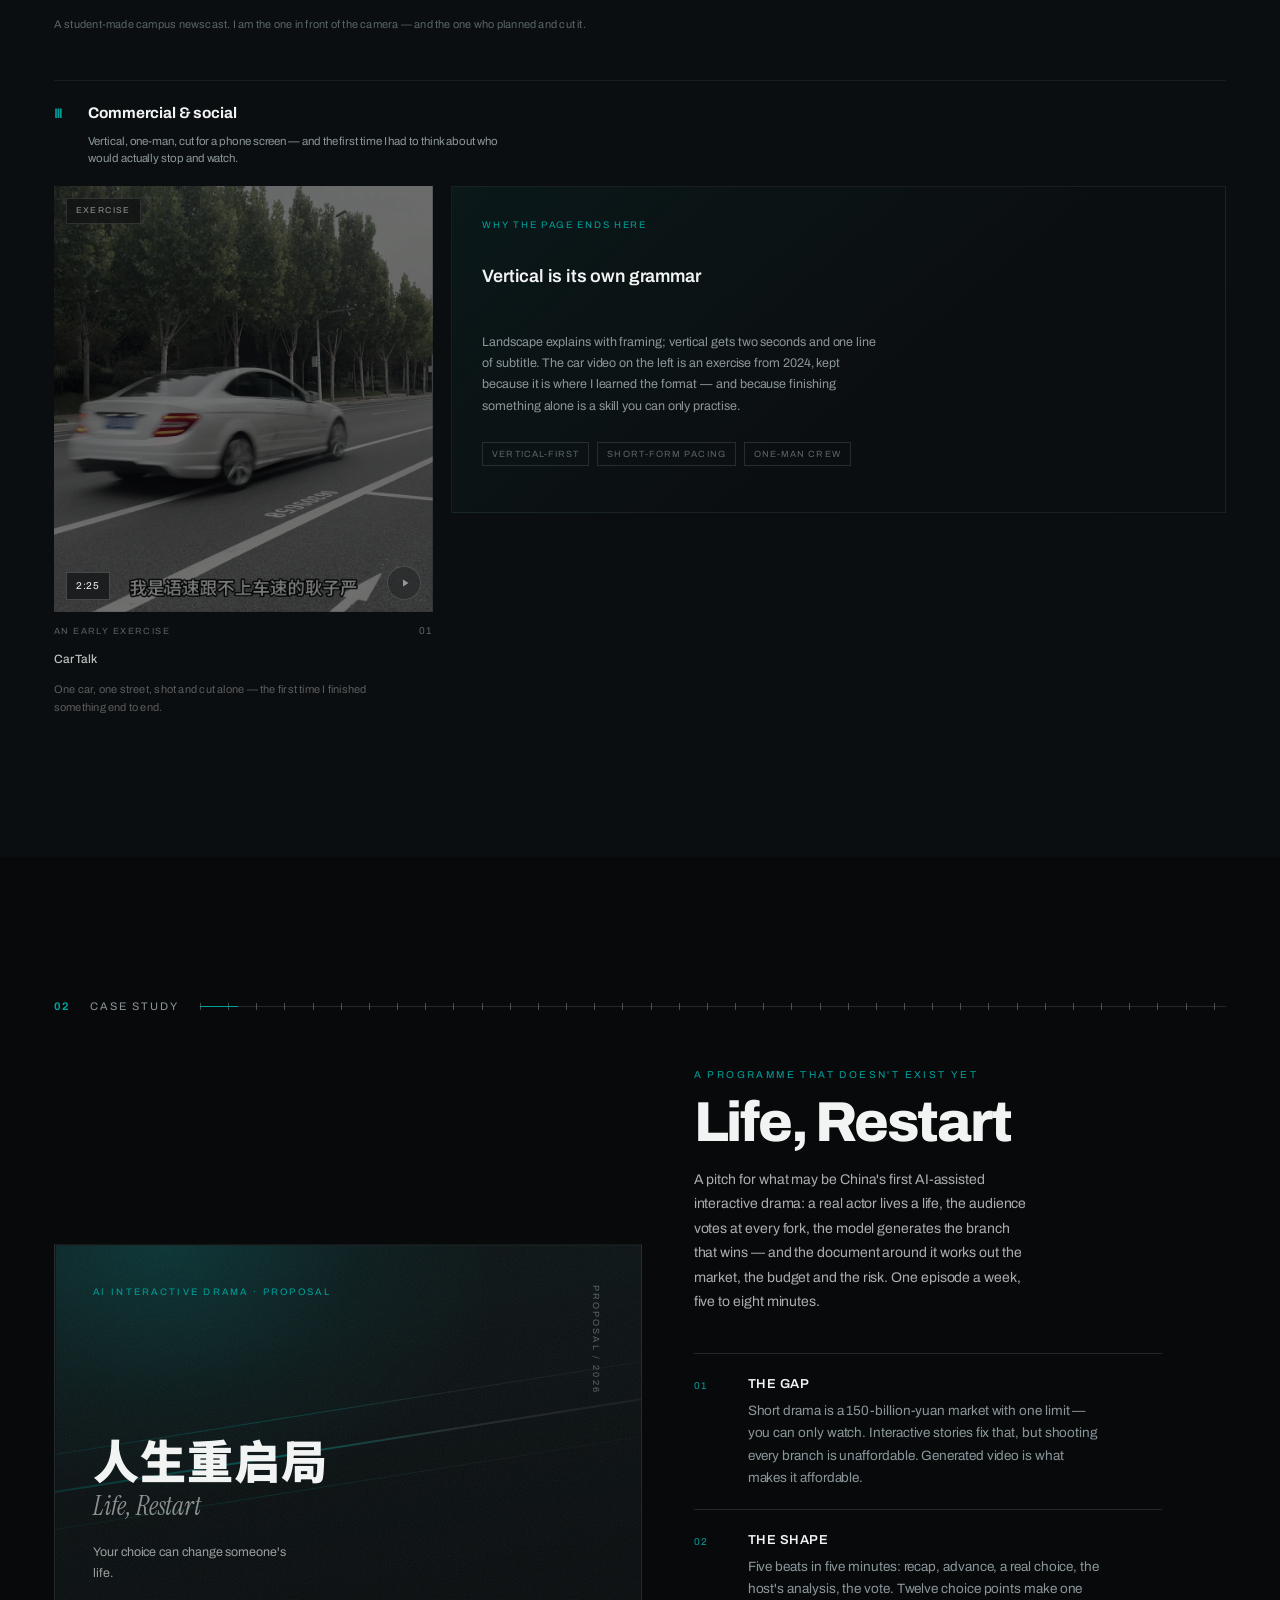
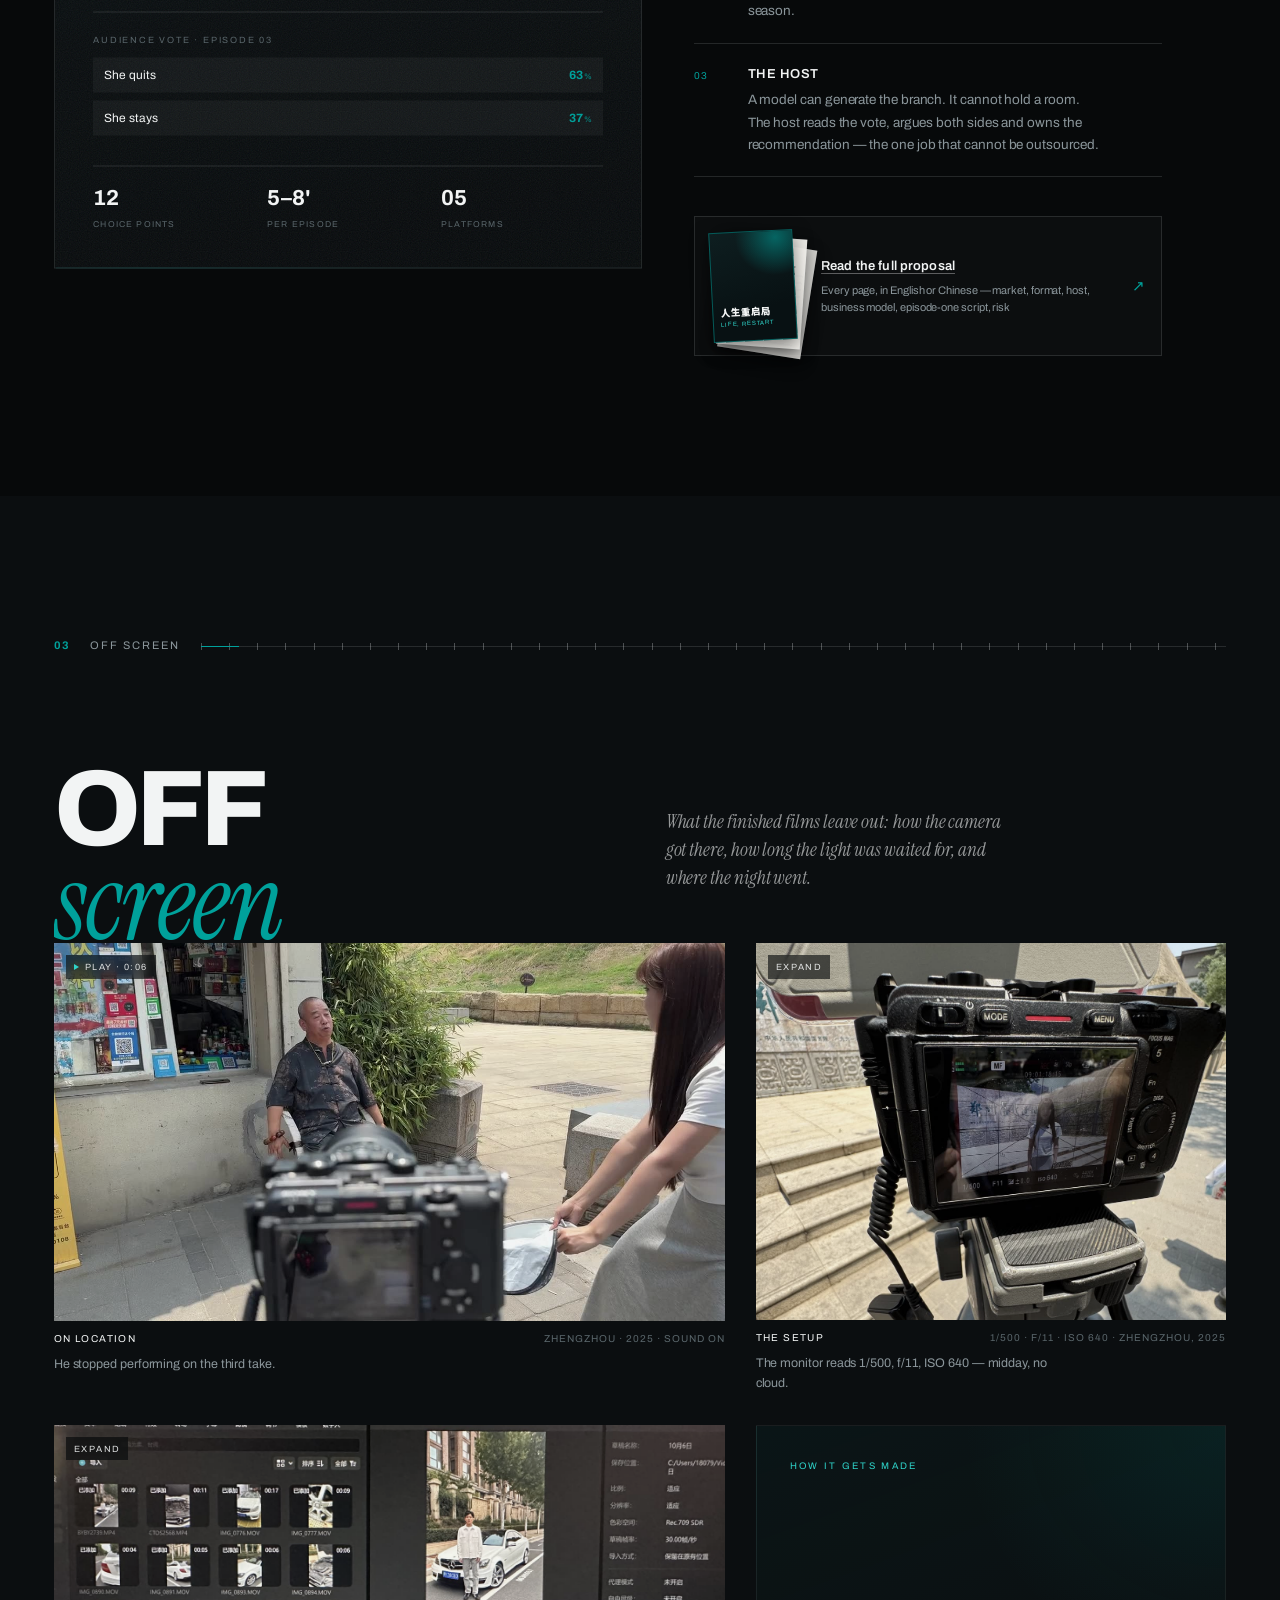
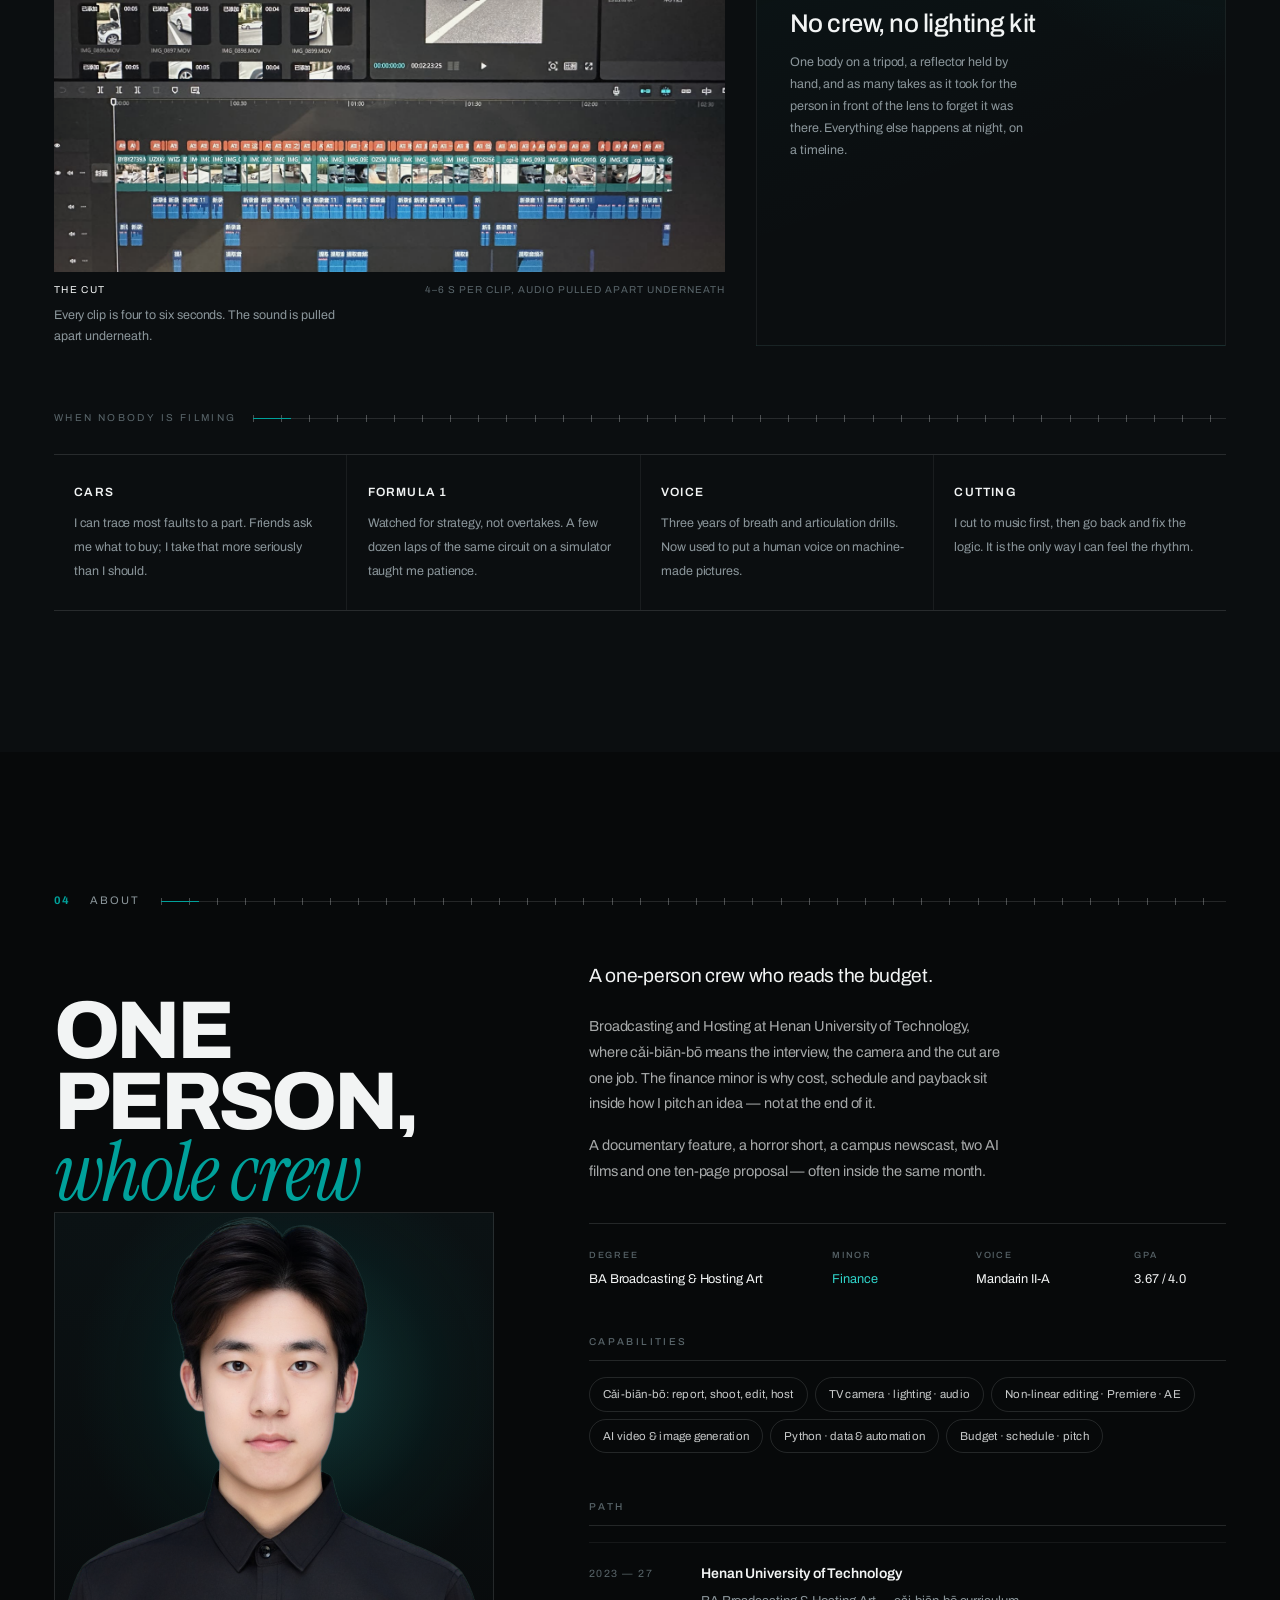
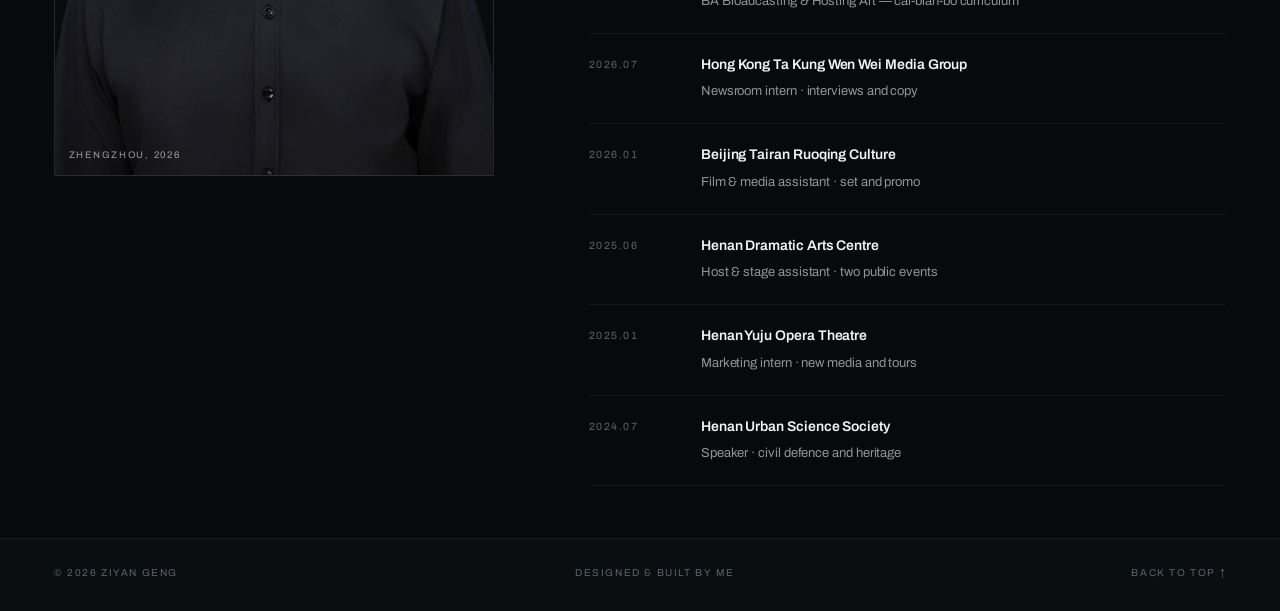
==== commit acbfc6e2: "Drop the duplicated proposal card from the grid and boil the About column down to a scannable profil" ====
--- a/index.html
+++ b/index.html
@@ -25,8 +25,8 @@
 <meta name="theme-color" content="#07090a" />
 <link rel="icon" href="data:image/svg+xml,%3Csvg xmlns='http://www.w3.org/2000/svg' viewBox='0 0 32 32'%3E%3Crect width='32' height='32' fill='%2308080a'/%3E%3Ccircle cx='16' cy='16' r='6' fill='%2300a19b'/%3E%3C/svg%3E" />
 
-<link rel="stylesheet" href="assets/css/style.css?v=20261124c" />
-<link rel="stylesheet" href="assets/css/doc.css?v=20261124c" />
+<link rel="stylesheet" href="assets/css/style.css?v=20261124d" />
+<link rel="stylesheet" href="assets/css/doc.css?v=20261124d" />
 </head>
 <body>
 
@@ -132,9 +132,9 @@
         <span class="line"><span class="line__in"><em data-i18n="w.title2">works</em></span></span>
       </h2>
       <div class="filters" id="filters">
-        <button class="filter is-on" data-filter="all"><span data-i18n="f.all">All</span><sup>07</sup></button>
+        <button class="filter is-on" data-filter="all"><span data-i18n="f.all">All</span><sup>06</sup></button>
         <button class="filter" data-filter="film"><span data-i18n="f.film">Film &amp; Documentary</span><sup>04</sup></button>
-        <button class="filter" data-filter="ai"><span data-i18n="f.ai">AI &amp; Generative</span><sup>03</sup></button>
+        <button class="filter" data-filter="ai"><span data-i18n="f.ai">AI &amp; Generative</span><sup>02</sup></button>
       </div>
     </div>
 
@@ -280,30 +280,38 @@
       </div>
 
       <div class="about__right">
-        <p class="about__lead reveal" data-i18n="a.p1">
-          I read Broadcasting and Hosting at Henan University of Technology, but the
-          degree is built on cǎi-biān-bō — reporting, editing and hosting trained as
-          one job rather than three. So the four years were never elocution lessons:
-          television camera work, non-linear editing, news writing, audio and Python
-          sat beside the voice training, and every assignment had to be researched,
-          shot, cut and finally presented by the same person.
+        <p class="about__lead reveal" data-i18n="a.lead">
+          A one-person crew who reads the budget.
+        </p>
+        <p class="reveal" data-i18n="a.p1">
+          Broadcasting and Hosting at Henan University of Technology, where cǎi-biān-bō
+          means the interview, the camera and the cut are one job. The finance minor is
+          why cost, schedule and payback sit inside how I pitch an idea — not at the
+          end of it.
         </p>
         <p class="reveal" data-i18n="a.p2">
-          That is where the range comes from. I can shoot a documentary feature about
-          the alleys at the foot of the Shang city wall, cut a horror short about a
-          corridor that keeps returning you to the same door, host the campus
-          newscast — and write the proposal that would put a format like that on a
-          platform: market, competitors, budget, host, business model, risk. Often in
-          the same month, sometimes in the same week.
+          A documentary feature, a horror short, a campus newscast, two AI films and one
+          ten-page proposal — often inside the same month.
         </p>
-        <p class="reveal" data-i18n="a.p3">
-          Generative tools did not make that range redundant. They made it faster to
-          test an idea and harder to tell which idea is worth testing, and they changed
-          what a production costs — which changes who can afford to make one at all.
-          That is the judgement I want two years to sharpen: how images persuade and who
-          gets to speak; and how a good idea survives a schedule, a budget and an
-          audience it has not won yet.
-        </p>
+
+        <dl class="facts reveal">
+          <div class="fact">
+            <dt data-i18n="a.f1k">Degree</dt>
+            <dd data-i18n="a.f1v">BA Broadcasting &amp; Hosting Art</dd>
+          </div>
+          <div class="fact fact--key">
+            <dt data-i18n="a.f2k">Minor</dt>
+            <dd data-i18n="a.f2v">Finance</dd>
+          </div>
+          <div class="fact">
+            <dt data-i18n="a.f3k">Voice</dt>
+            <dd data-i18n="a.f3v">Mandarin II-A</dd>
+          </div>
+          <div class="fact">
+            <dt data-i18n="a.f4k">GPA</dt>
+            <dd data-i18n="a.f4v">3.67 / 4.0</dd>
+          </div>
+        </dl>
 
         <div class="block reveal">
           <h3 class="block__title"><span data-i18n="a.skills">Capabilities</span></h3>
@@ -311,12 +319,9 @@
             <li data-i18n="a.sk1">Cǎi-biān-bō: report, shoot, edit, host</li>
             <li data-i18n="a.sk2">TV camera · lighting · audio</li>
             <li data-i18n="a.sk3">Non-linear editing · Premiere · AE</li>
-            <li data-i18n="a.sk4">News writing · script · structure</li>
-            <li data-i18n="a.sk5">Hosting &amp; voice-over · Mandarin II-A</li>
-            <li data-i18n="a.sk6">AI video &amp; image generation</li>
-            <li data-i18n="a.sk7">Prompt design &amp; storyboarding</li>
-            <li data-i18n="a.sk8">Python (data &amp; automation basics)</li>
-            <li data-i18n="a.sk9">Programme planning · pitch · budget</li>
+            <li data-i18n="a.sk4">AI video &amp; image generation</li>
+            <li data-i18n="a.sk5">Python · data &amp; automation</li>
+            <li data-i18n="a.sk6">Budget · schedule · pitch</li>
           </ul>
         </div>
 
@@ -327,42 +332,42 @@
               <span class="tl__year">2023 — 27</span>
               <div>
                 <h4 data-i18n="a.tl1t">Henan University of Technology</h4>
-                <p data-i18n="a.tl1d">BA Broadcasting &amp; Hosting Art — cǎi-biān-bō curriculum · minor in Finance · GPA 3.67</p>
+                <p data-i18n="a.tl1d">BA Broadcasting &amp; Hosting Art — cǎi-biān-bō curriculum</p>
               </div>
             </li>
             <li>
               <span class="tl__year">2026.07</span>
               <div>
                 <h4 data-i18n="a.tl2t">Hong Kong Ta Kung Wen Wei Media Group</h4>
-                <p data-i18n="a.tl2d">Newsroom intern — interviews, copy, filming.</p>
+                <p data-i18n="a.tl2d">Newsroom intern · interviews and copy</p>
               </div>
             </li>
             <li>
               <span class="tl__year">2026.01</span>
               <div>
                 <h4 data-i18n="a.tl3t">Beijing Tairan Ruoqing Culture</h4>
-                <p data-i18n="a.tl3d">Film &amp; media assistant — set support, research, promo material.</p>
+                <p data-i18n="a.tl3d">Film &amp; media assistant · set and promo</p>
               </div>
             </li>
             <li>
               <span class="tl__year">2025.06</span>
               <div>
                 <h4 data-i18n="a.tl4t">Henan Dramatic Arts Centre</h4>
-                <p data-i18n="a.tl4d">Host &amp; stage assistant — hosted two public events, recorded narration.</p>
+                <p data-i18n="a.tl4d">Host &amp; stage assistant · two public events</p>
               </div>
             </li>
             <li>
               <span class="tl__year">2025.01</span>
               <div>
                 <h4 data-i18n="a.tl5t">Henan Yuju Opera Theatre</h4>
-                <p data-i18n="a.tl5d">Marketing intern — new media operations and tour support.</p>
+                <p data-i18n="a.tl5d">Marketing intern · new media and tours</p>
               </div>
             </li>
             <li>
               <span class="tl__year">2024.07</span>
               <div>
                 <h4 data-i18n="a.tl6t">Henan Urban Science Society</h4>
-                <p data-i18n="a.tl6d">Public speaker — civil defence and heritage campaigns.</p>
+                <p data-i18n="a.tl6d">Speaker · civil defence and heritage</p>
               </div>
             </li>
           </ul>
@@ -408,8 +413,8 @@
   </figure>
 </div>
 
-<script src="assets/js/data.js?v=20261124c"></script>
-<script src="assets/js/proposal.js?v=20261124c"></script>
-<script src="assets/js/main.js?v=20261124c"></script>
+<script src="assets/js/data.js?v=20261124d"></script>
+<script src="assets/js/proposal.js?v=20261124d"></script>
+<script src="assets/js/main.js?v=20261124d"></script>
 </body>
 </html>
--- a/assets/css/style.css
+++ b/assets/css/style.css
@@ -1100,6 +1100,32 @@
 }
 html[lang="zh"] .about__right .about__lead{ line-height:1.85; }
 
+/* 一眼能读完的四项硬信息：学历 / 辅修 / 语言 / 绩点。
+   辅修金融那一格用强调色，是因为它最容易被扫过去。 */
+.facts{
+  display:grid;
+  grid-template-columns:1.55fr .85fr .95fr .65fr;
+  gap:clamp(12px,1.8vw,26px);
+  margin:clamp(26px,3vw,42px) 0 0;
+  padding-top:clamp(16px,1.9vw,26px);
+  border-top:1px solid var(--line);
+}
+.fact dt{
+  font-size:9px; letter-spacing:.2em; text-transform:uppercase;
+  color:var(--dimmer); font-weight:500;
+}
+html[lang="zh"] .fact dt{ letter-spacing:.14em; }
+.fact dd{
+  margin:7px 0 0;
+  font-size:clamp(12.5px,1vw,14.5px);
+  line-height:1.45;
+  color:var(--ink);
+}
+.fact--key dd{ color:var(--accent-hi); }
+@media (max-width:820px){
+  .facts{ grid-template-columns:repeat(2, minmax(0, 1fr)); }
+}
+
 .block{ margin-top:clamp(30px,3.6vw,52px); }
 .block__title{
   margin:0 0 16px;
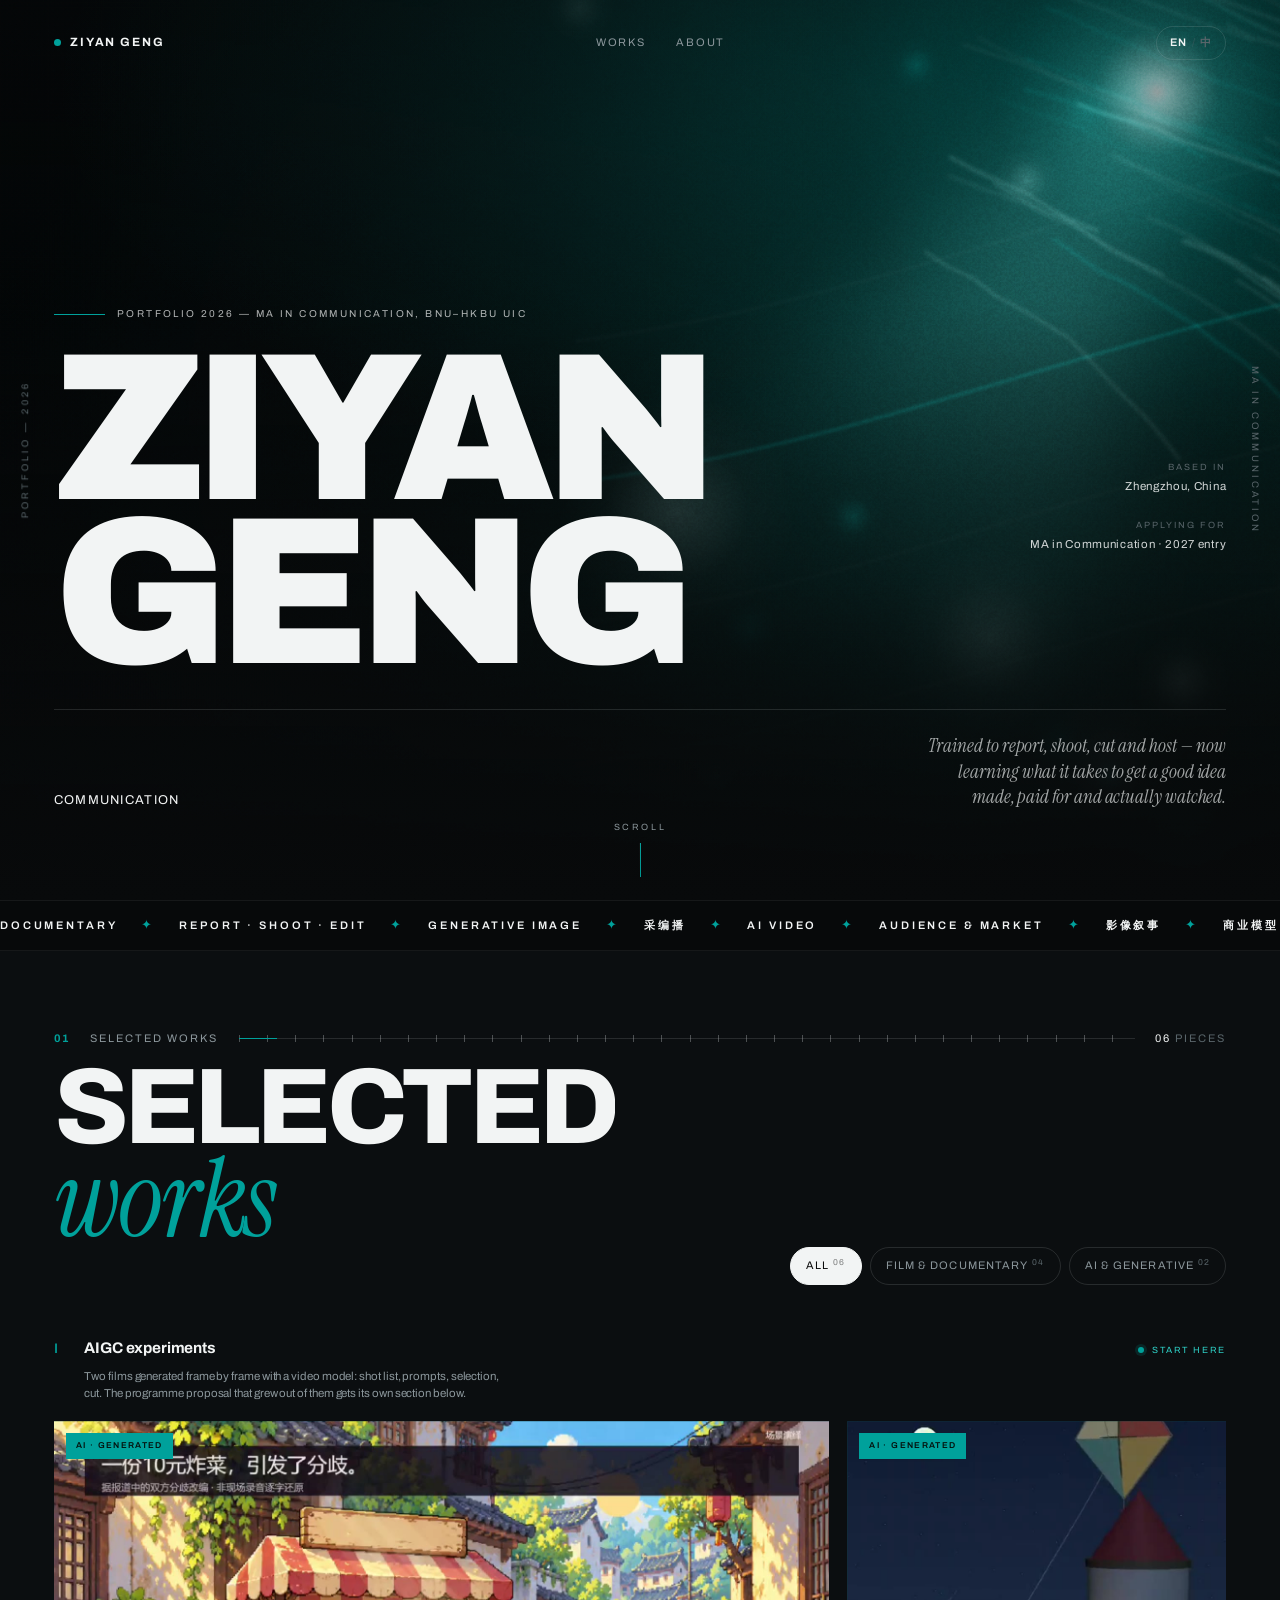
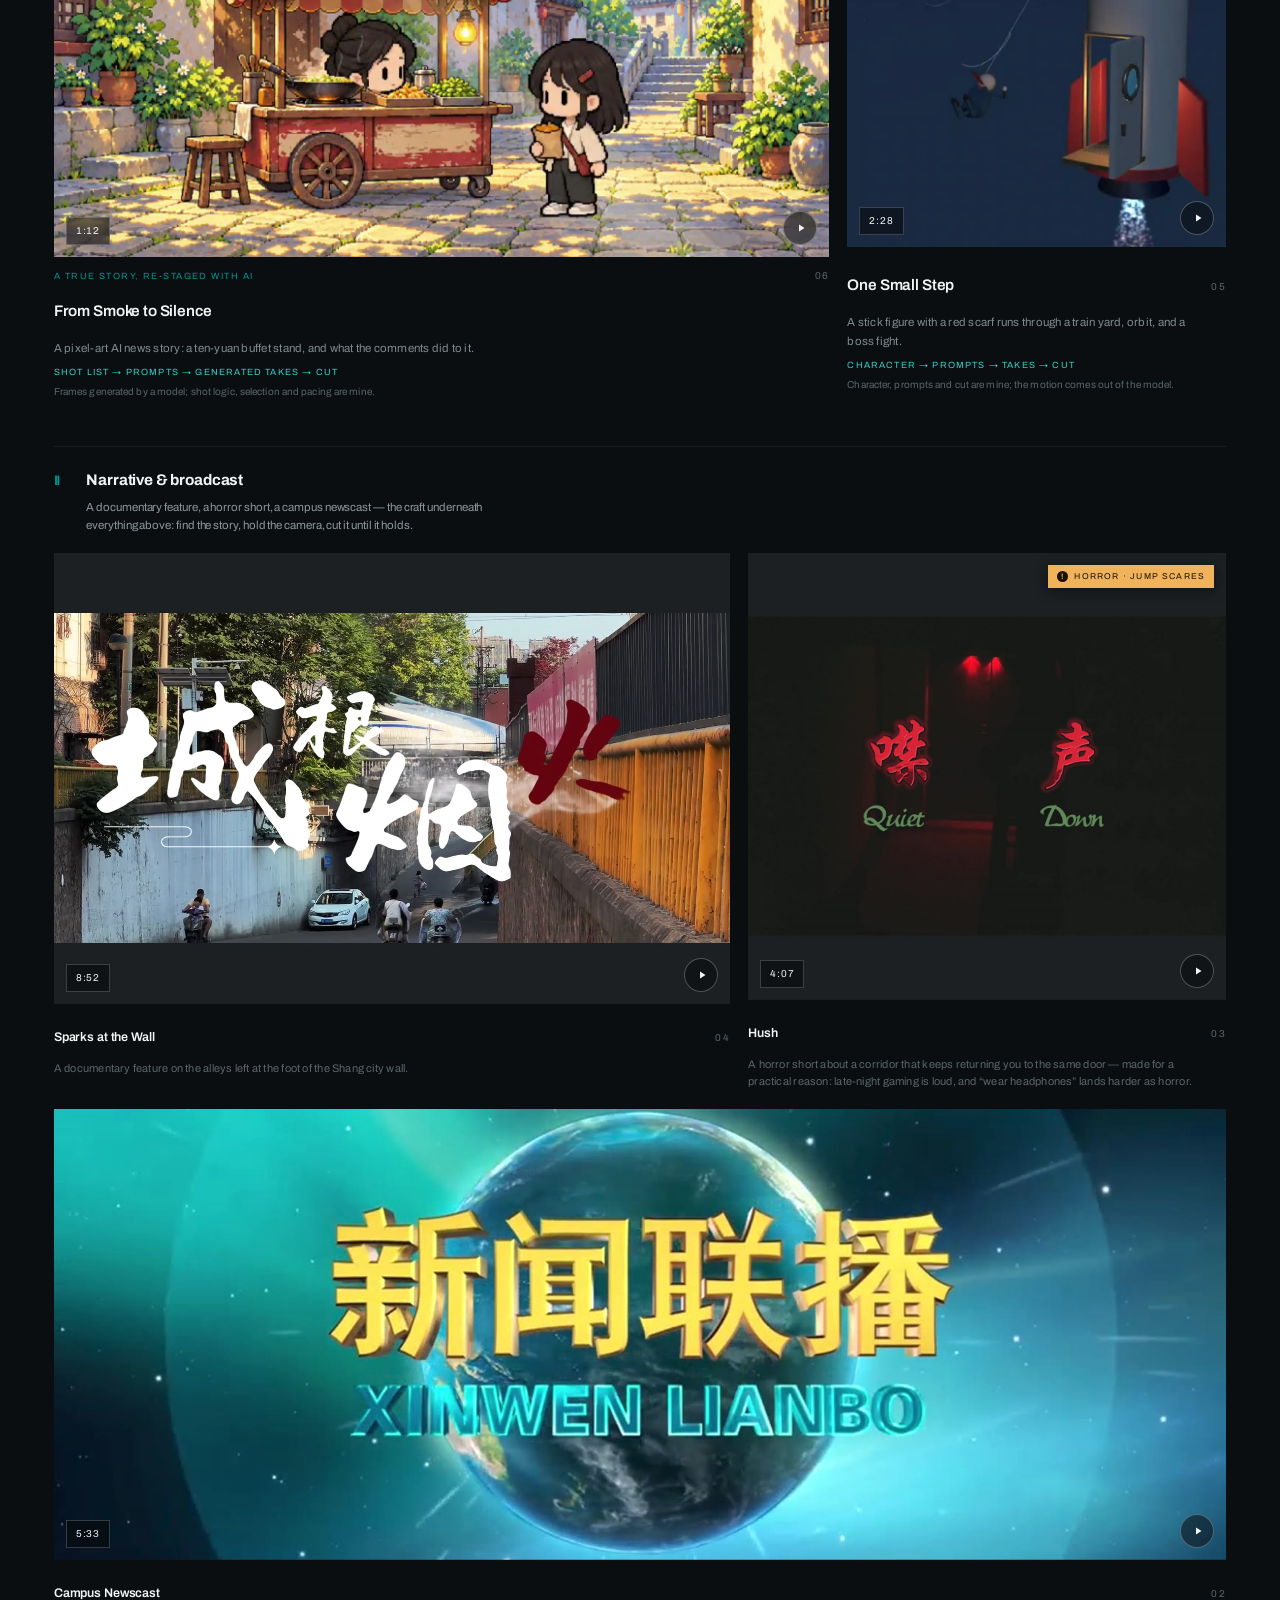
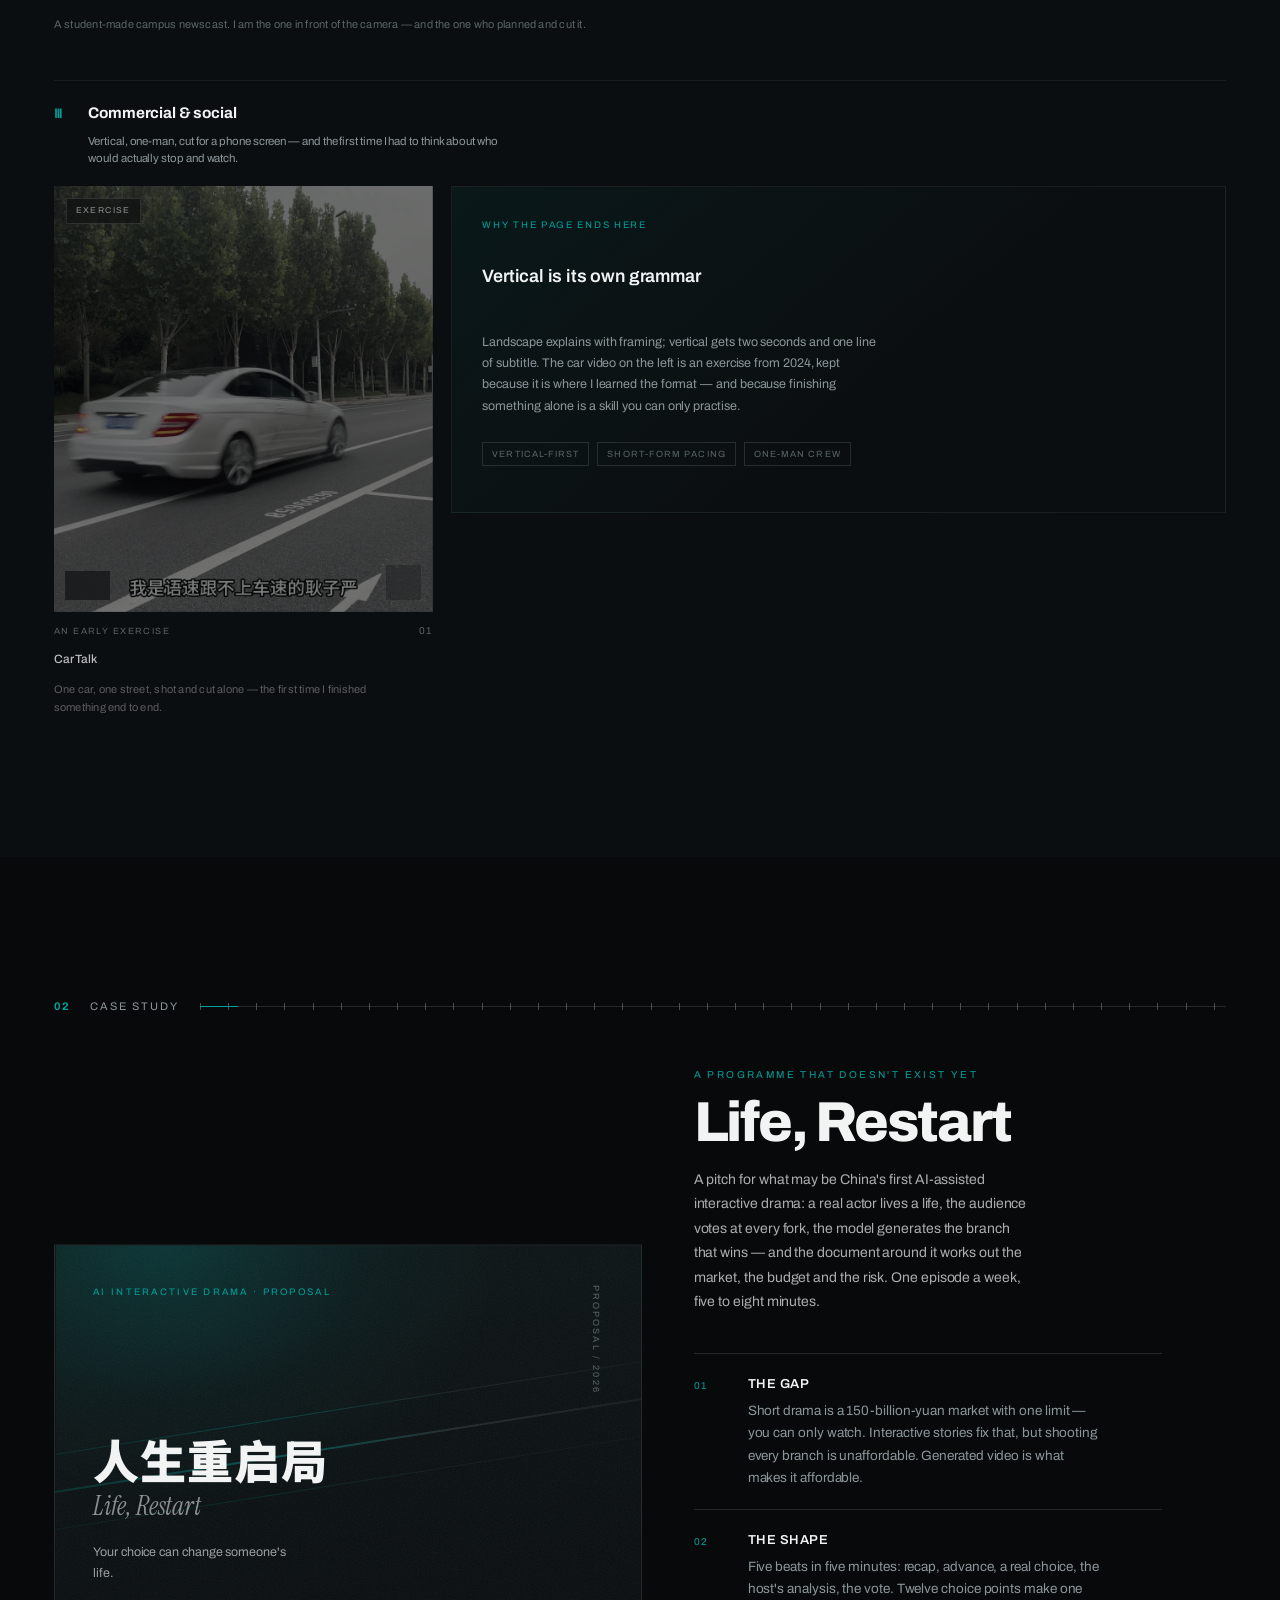
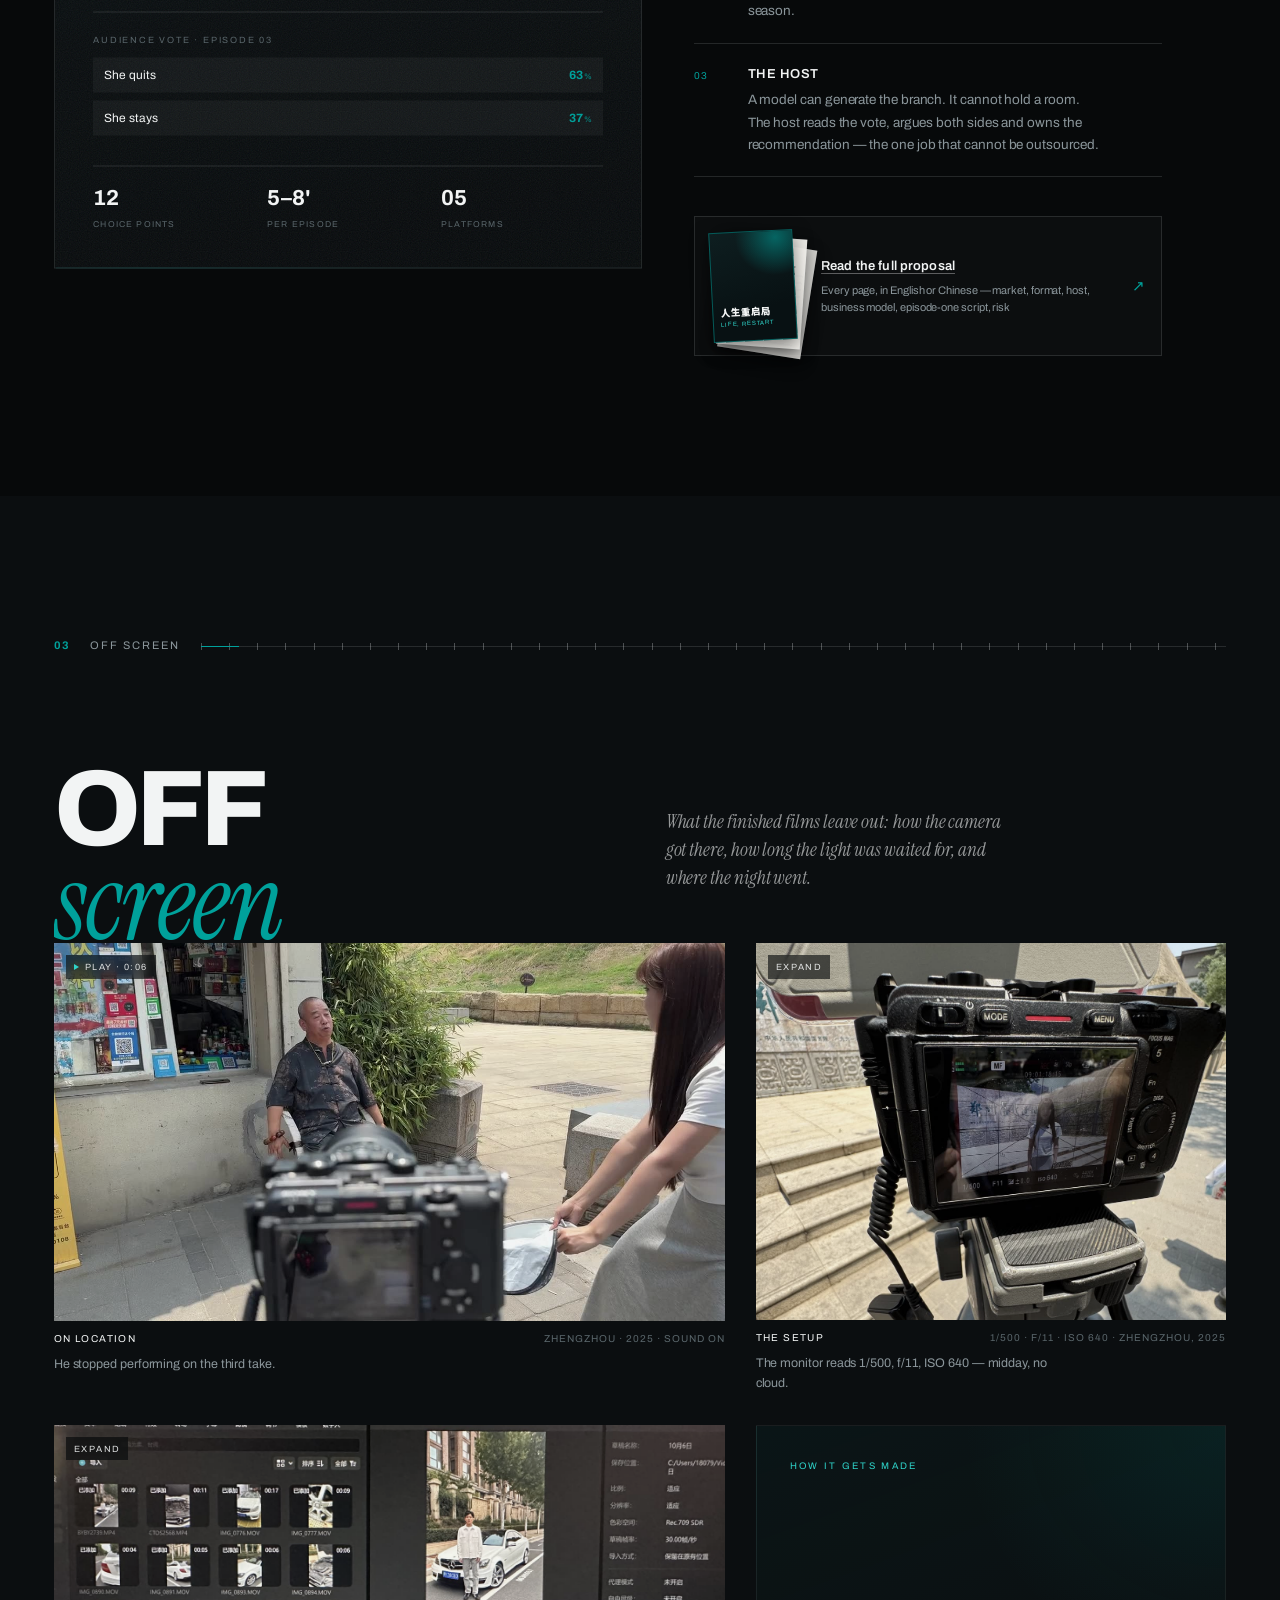
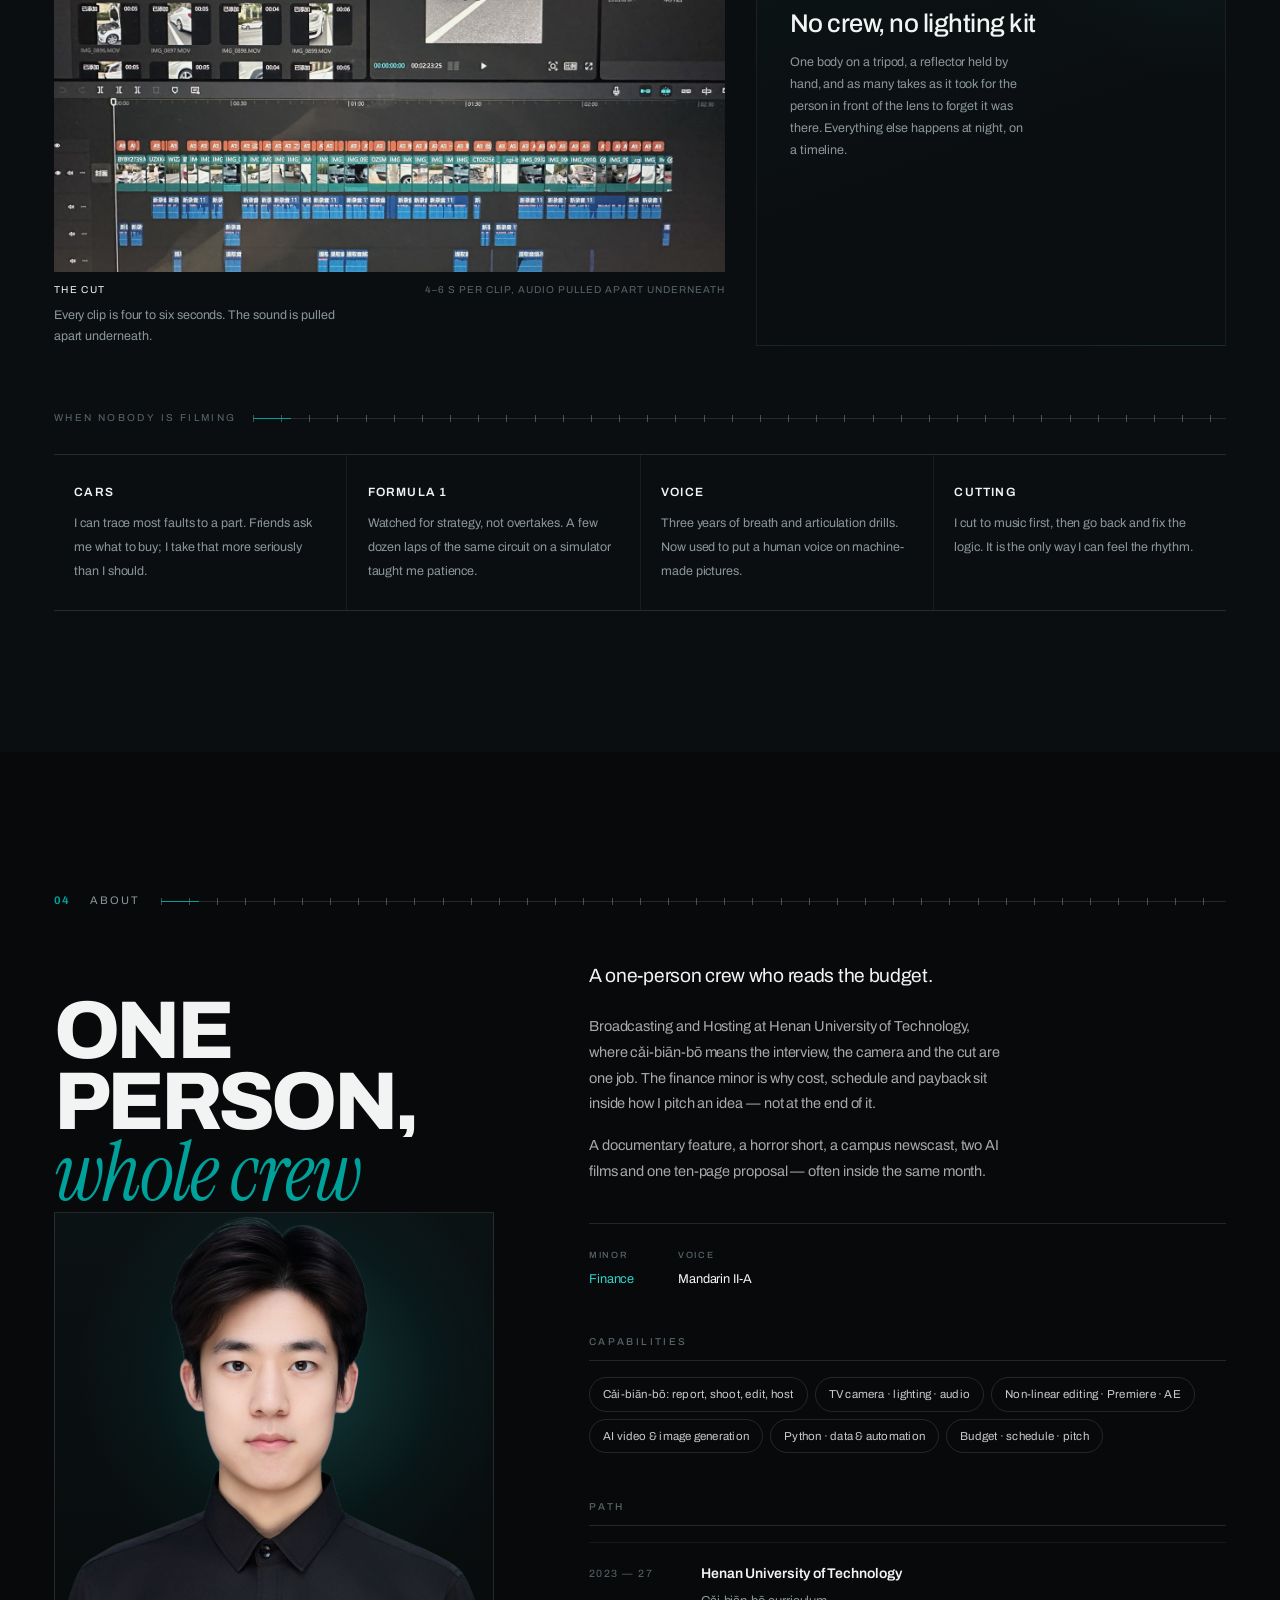
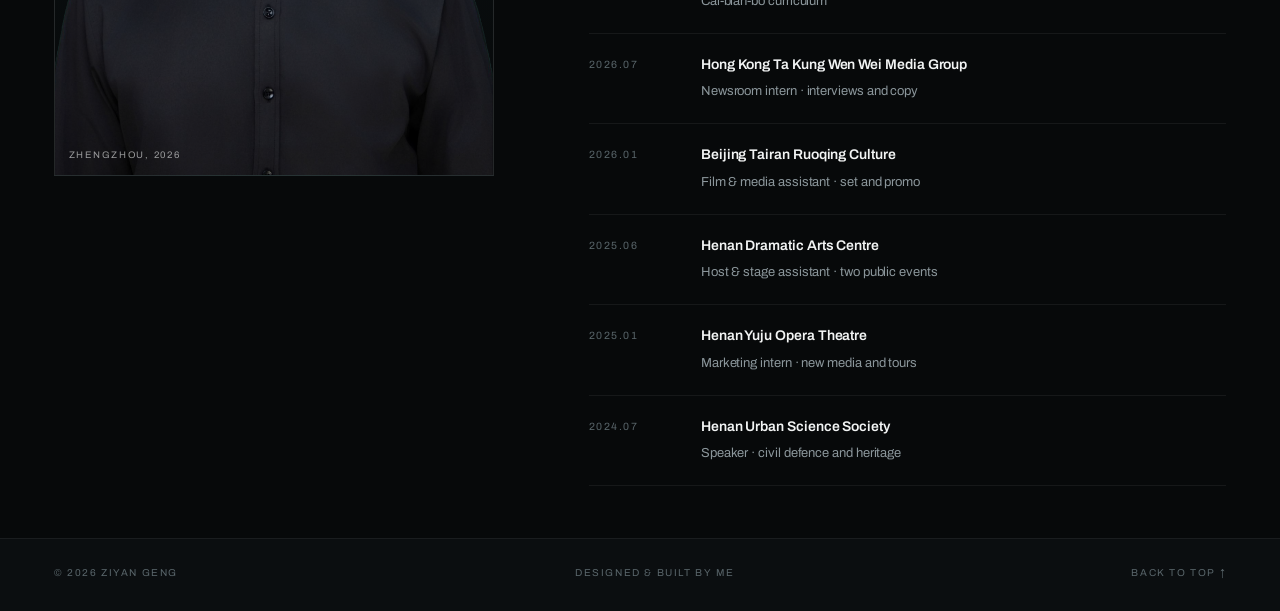
==== commit c63304bd: "Drop the degree and GPA fields so the About column only mentions the finance minor" ====
--- a/index.html
+++ b/index.html
@@ -25,8 +25,8 @@
 <meta name="theme-color" content="#07090a" />
 <link rel="icon" href="data:image/svg+xml,%3Csvg xmlns='http://www.w3.org/2000/svg' viewBox='0 0 32 32'%3E%3Crect width='32' height='32' fill='%2308080a'/%3E%3Ccircle cx='16' cy='16' r='6' fill='%2300a19b'/%3E%3C/svg%3E" />
 
-<link rel="stylesheet" href="assets/css/style.css?v=20261124d" />
-<link rel="stylesheet" href="assets/css/doc.css?v=20261124d" />
+<link rel="stylesheet" href="assets/css/style.css?v=20261124e" />
+<link rel="stylesheet" href="assets/css/doc.css?v=20261124e" />
 </head>
 <body>
 
@@ -295,10 +295,6 @@
         </p>
 
         <dl class="facts reveal">
-          <div class="fact">
-            <dt data-i18n="a.f1k">Degree</dt>
-            <dd data-i18n="a.f1v">BA Broadcasting &amp; Hosting Art</dd>
-          </div>
           <div class="fact fact--key">
             <dt data-i18n="a.f2k">Minor</dt>
             <dd data-i18n="a.f2v">Finance</dd>
@@ -306,10 +302,6 @@
           <div class="fact">
             <dt data-i18n="a.f3k">Voice</dt>
             <dd data-i18n="a.f3v">Mandarin II-A</dd>
-          </div>
-          <div class="fact">
-            <dt data-i18n="a.f4k">GPA</dt>
-            <dd data-i18n="a.f4v">3.67 / 4.0</dd>
           </div>
         </dl>
 
@@ -332,7 +324,7 @@
               <span class="tl__year">2023 — 27</span>
               <div>
                 <h4 data-i18n="a.tl1t">Henan University of Technology</h4>
-                <p data-i18n="a.tl1d">BA Broadcasting &amp; Hosting Art — cǎi-biān-bō curriculum</p>
+                <p data-i18n="a.tl1d">Cǎi-biān-bō curriculum</p>
               </div>
             </li>
             <li>
@@ -413,8 +405,8 @@
   </figure>
 </div>
 
-<script src="assets/js/data.js?v=20261124d"></script>
-<script src="assets/js/proposal.js?v=20261124d"></script>
-<script src="assets/js/main.js?v=20261124d"></script>
+<script src="assets/js/data.js?v=20261124e"></script>
+<script src="assets/js/proposal.js?v=20261124e"></script>
+<script src="assets/js/main.js?v=20261124e"></script>
 </body>
 </html>
--- a/assets/css/style.css
+++ b/assets/css/style.css
@@ -1100,12 +1100,11 @@
 }
 html[lang="zh"] .about__right .about__lead{ line-height:1.85; }
 
-/* 一眼能读完的四项硬信息：学历 / 辅修 / 语言 / 绩点。
-   辅修金融那一格用强调色，是因为它最容易被扫过去。 */
+/* 只留两项硬信息：辅修金融 + 语言。
+   学历与绩点在简历、文书和成绩单里已经有了，页面不再重复一遍。 */
 .facts{
-  display:grid;
-  grid-template-columns:1.55fr .85fr .95fr .65fr;
-  gap:clamp(12px,1.8vw,26px);
+  display:flex; flex-wrap:wrap;
+  gap:clamp(22px,3.4vw,54px);
   margin:clamp(26px,3vw,42px) 0 0;
   padding-top:clamp(16px,1.9vw,26px);
   border-top:1px solid var(--line);
@@ -1122,9 +1121,6 @@
   color:var(--ink);
 }
 .fact--key dd{ color:var(--accent-hi); }
-@media (max-width:820px){
-  .facts{ grid-template-columns:repeat(2, minmax(0, 1fr)); }
-}
 
 .block{ margin-top:clamp(30px,3.6vw,52px); }
 .block__title{
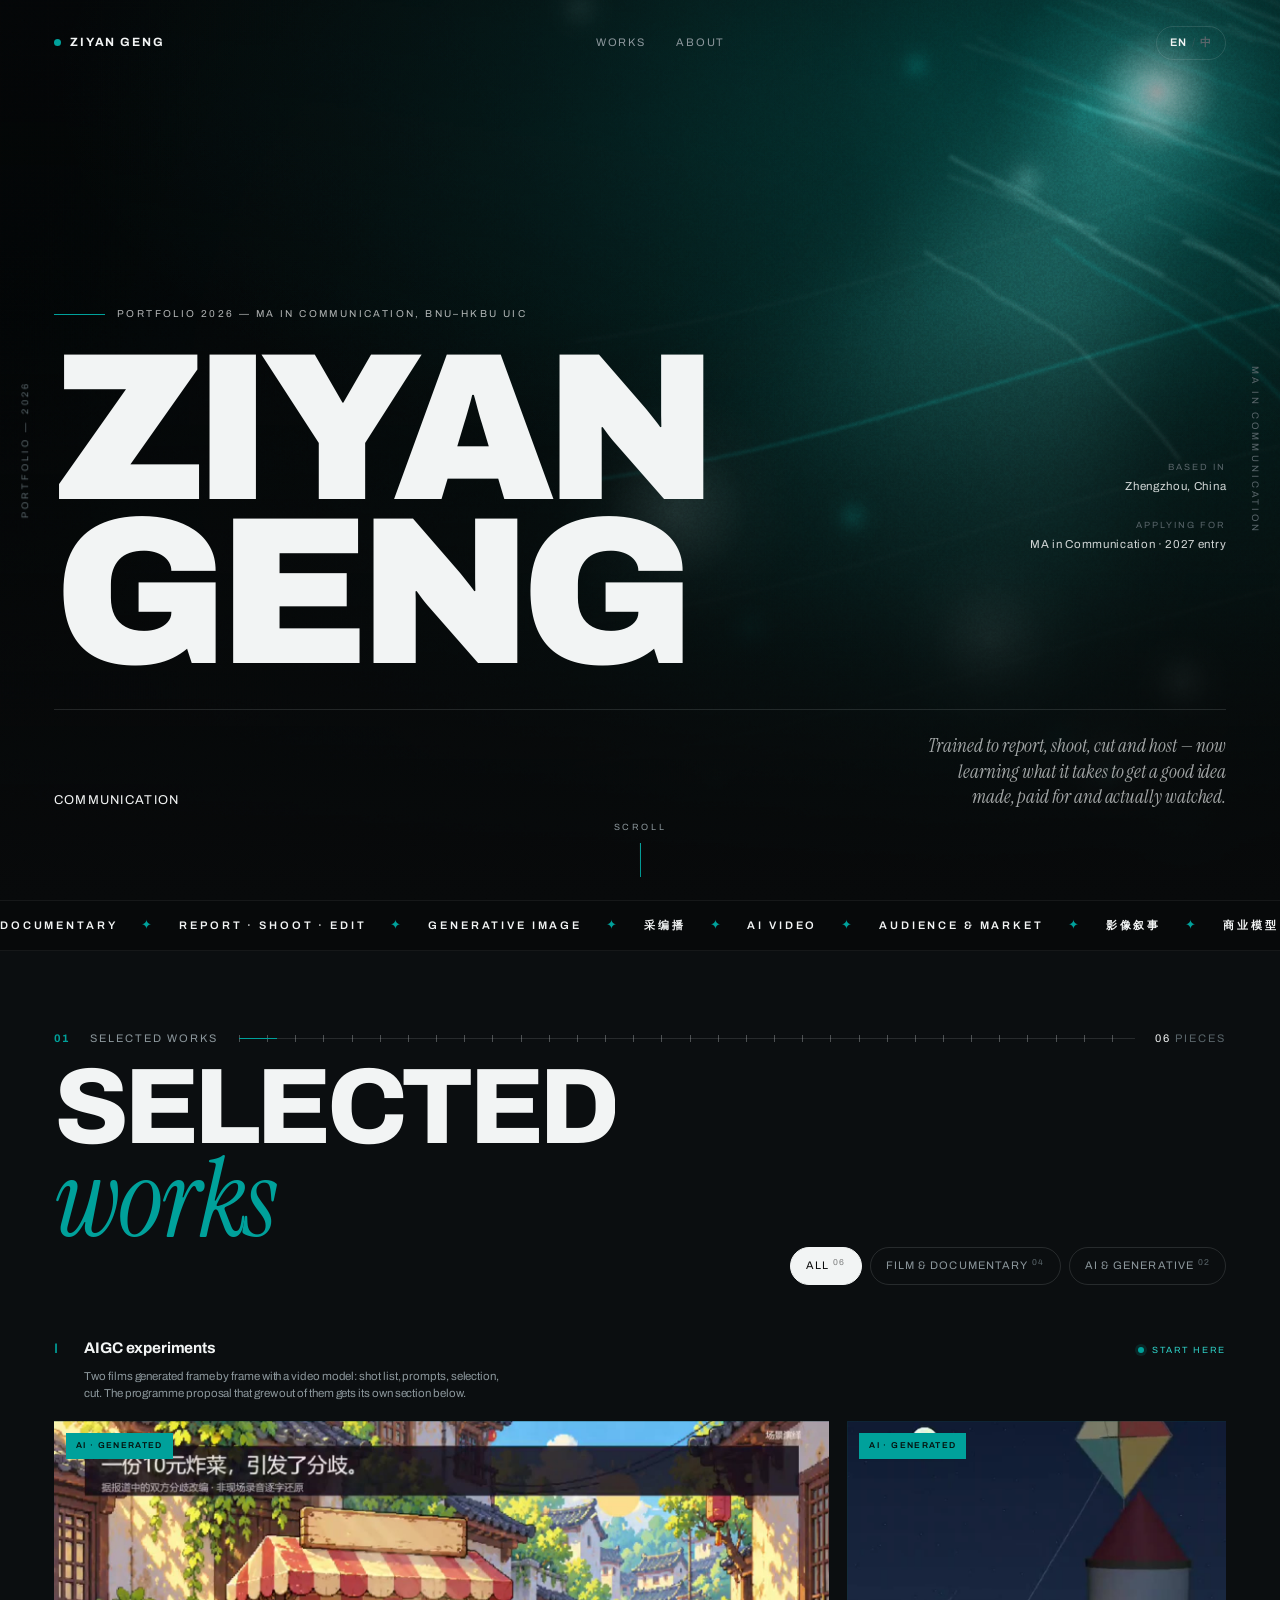
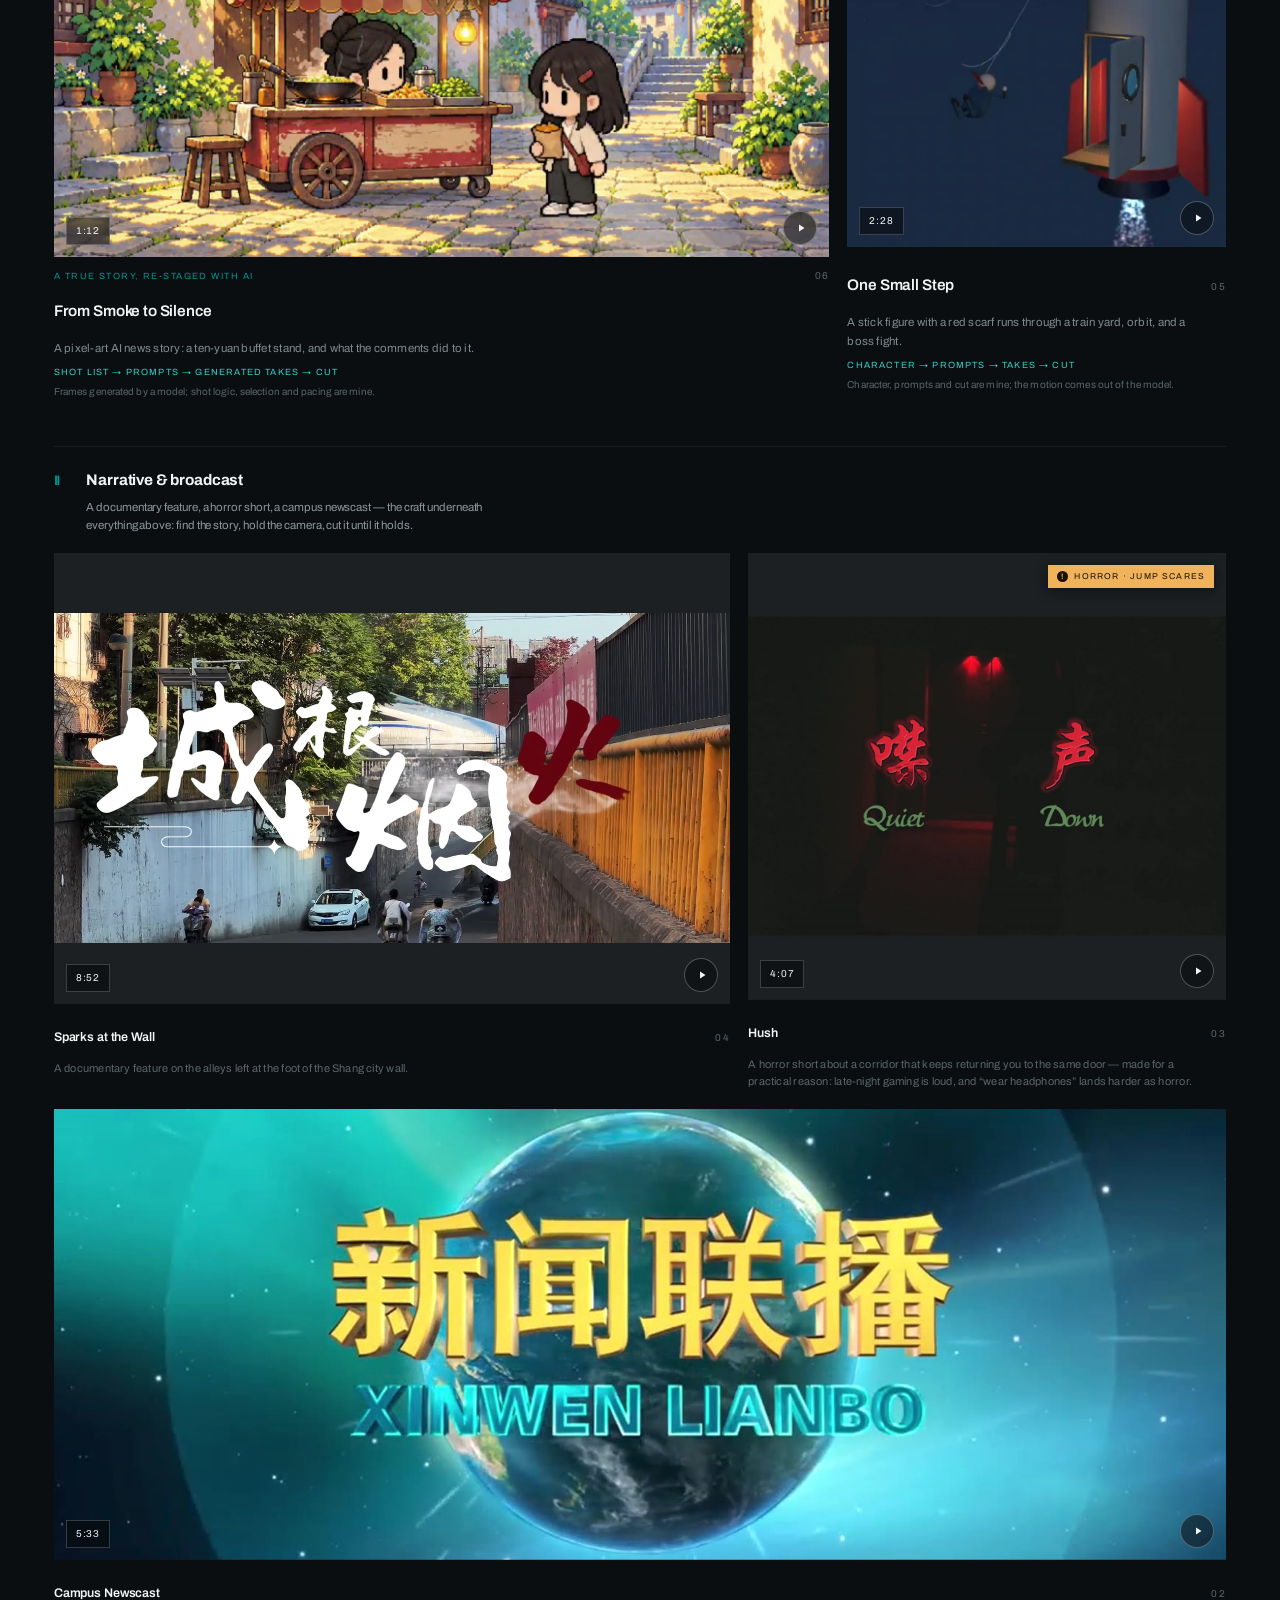
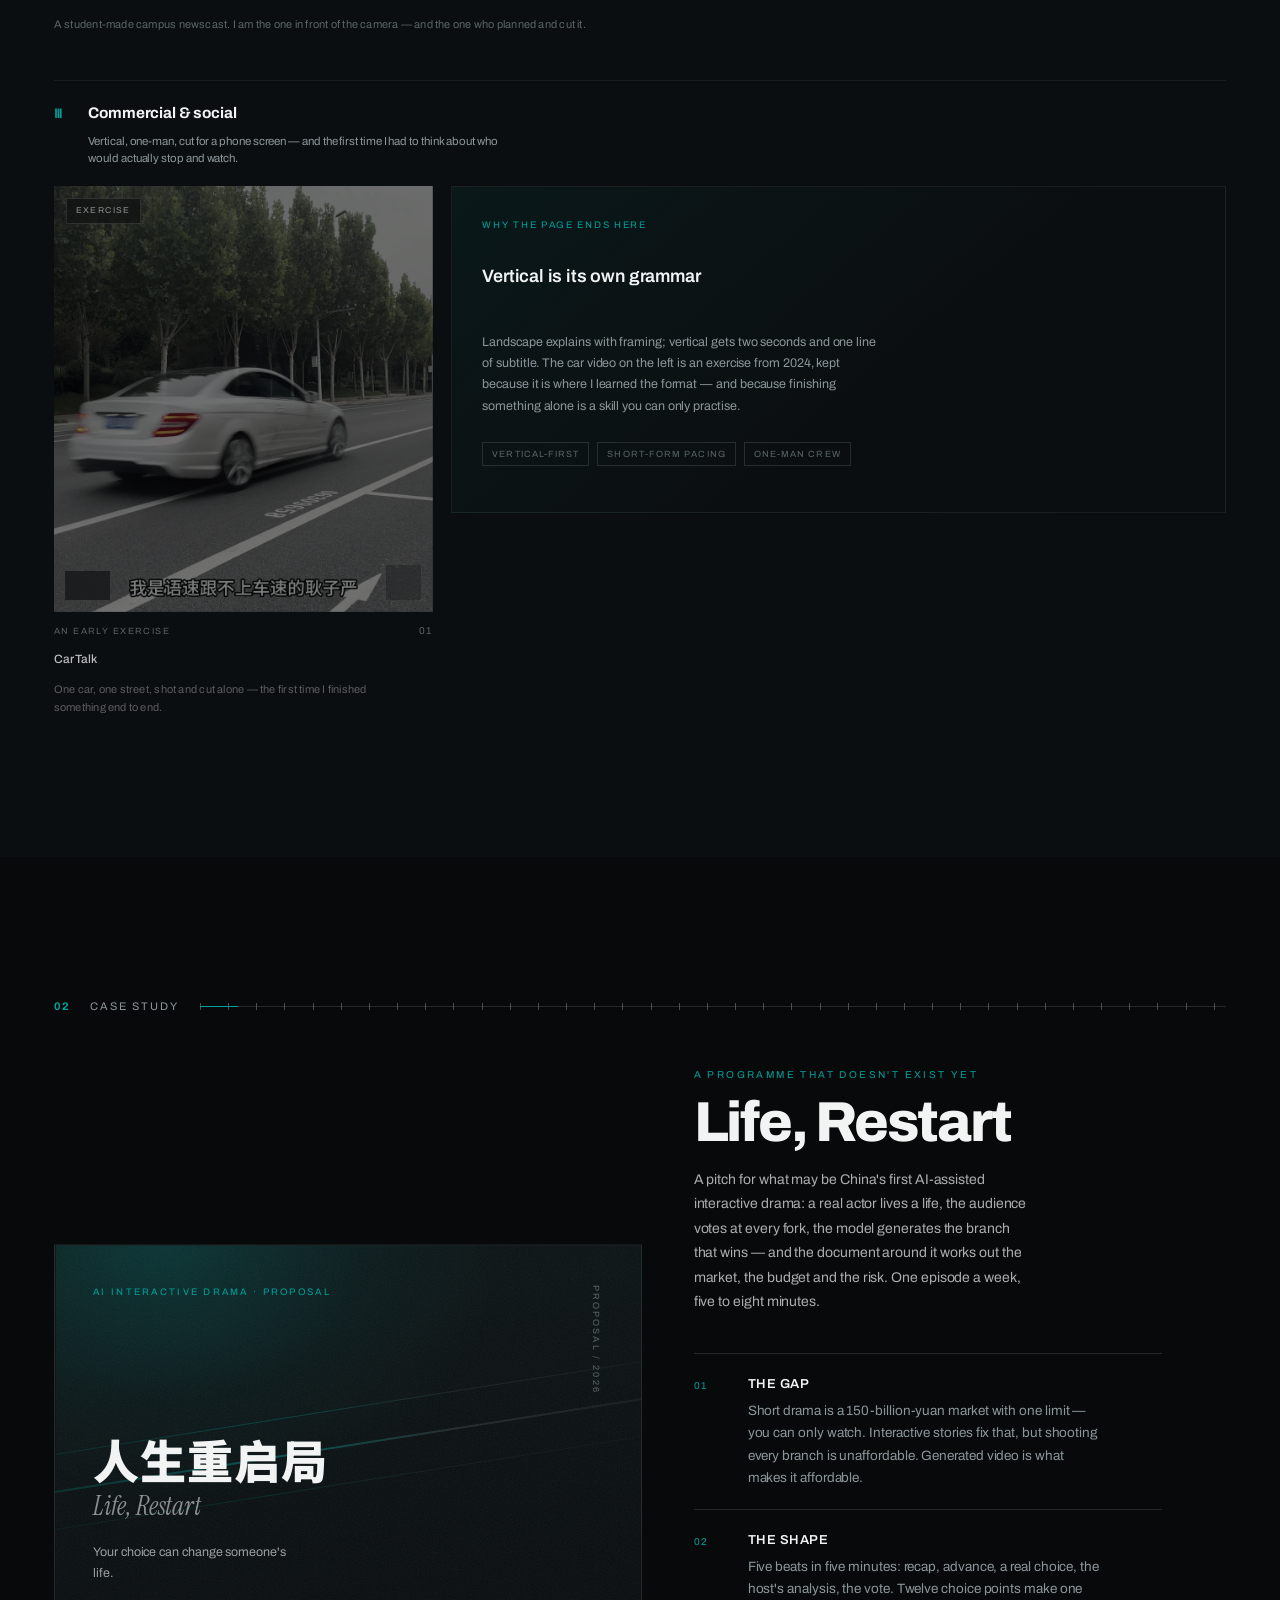
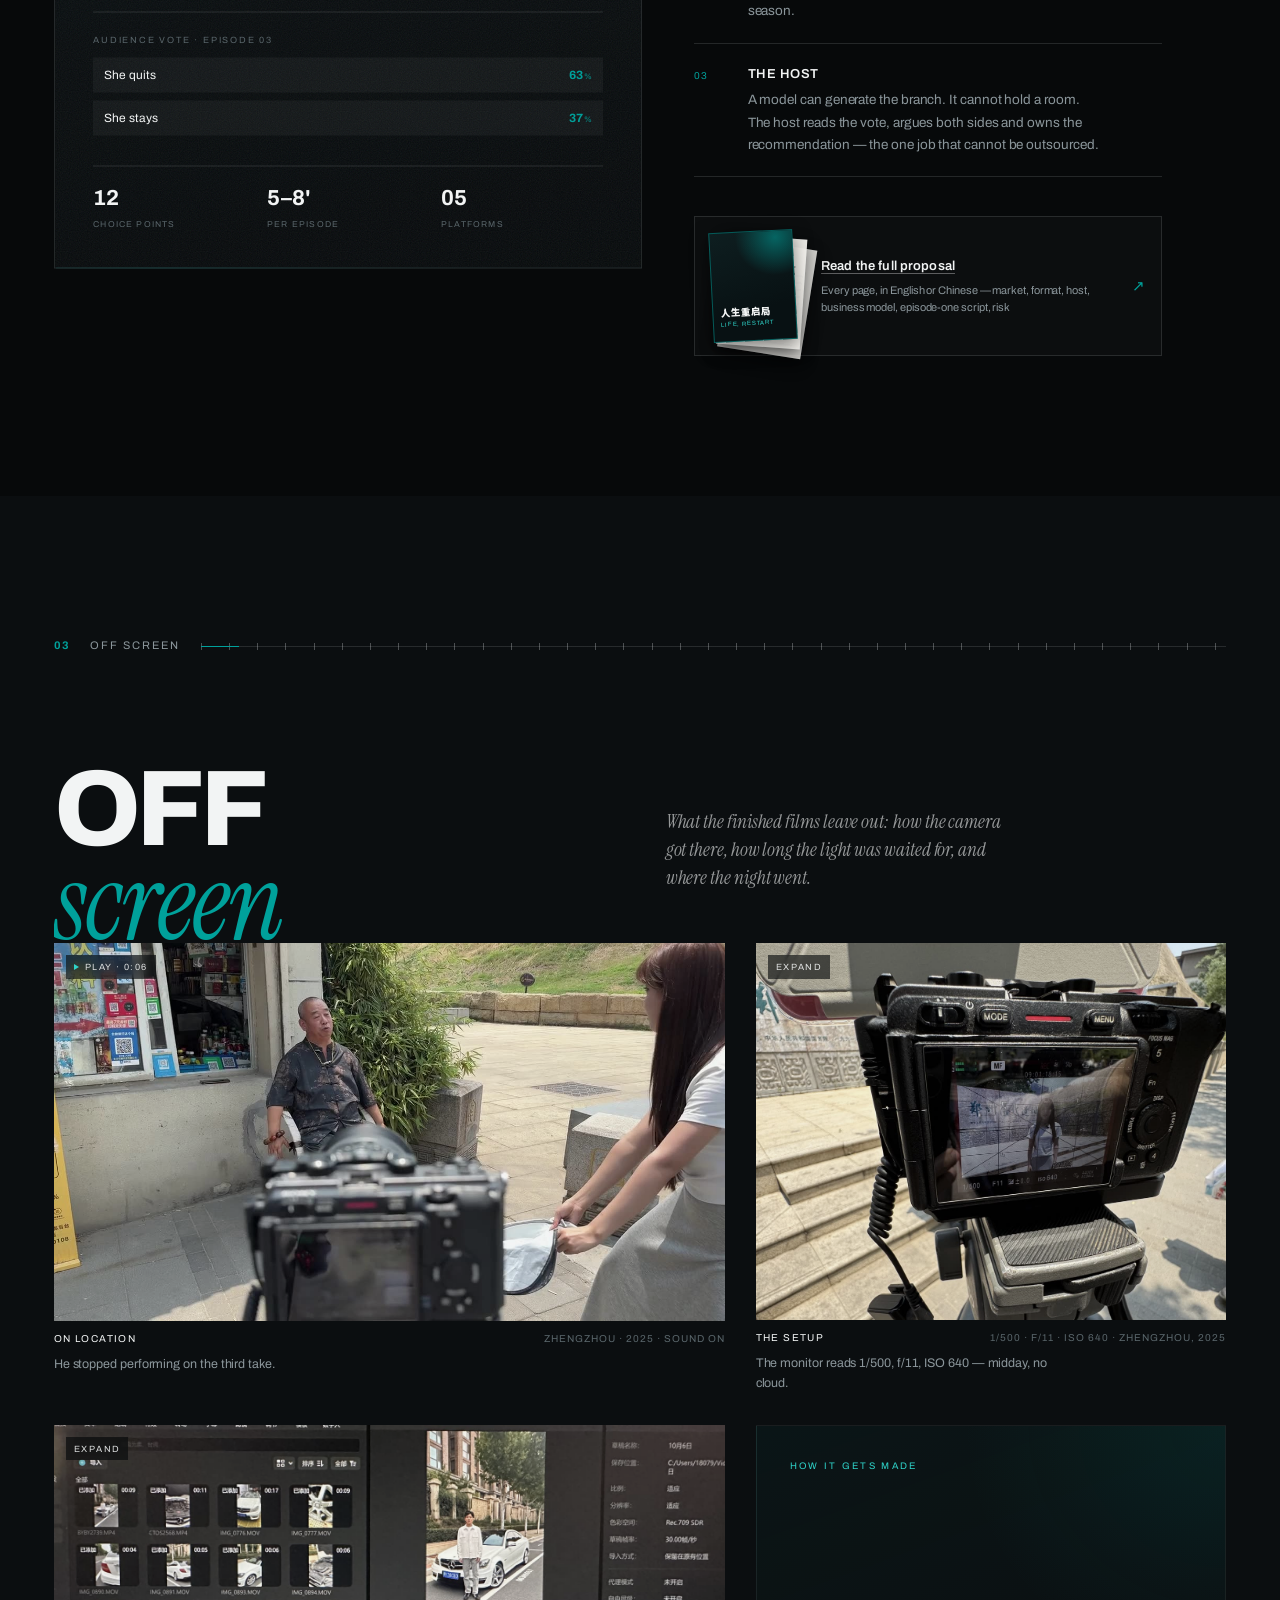
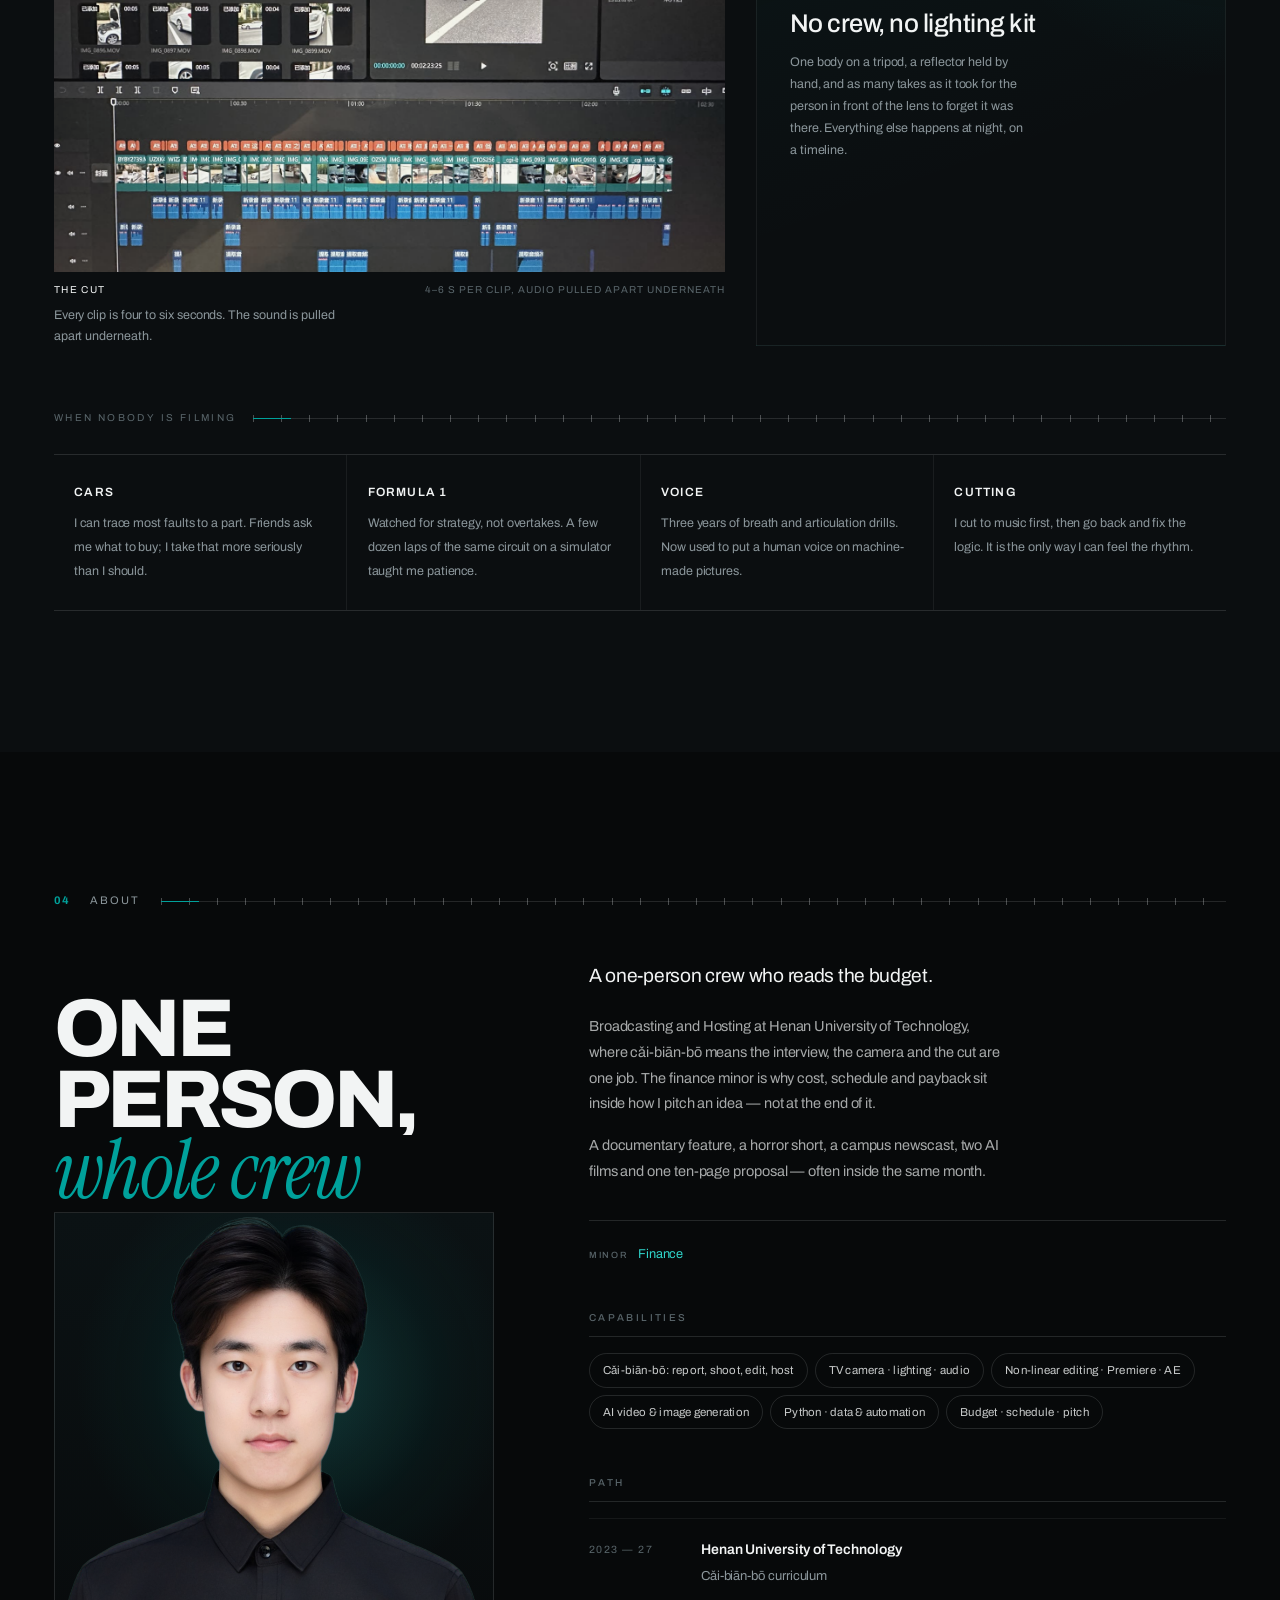
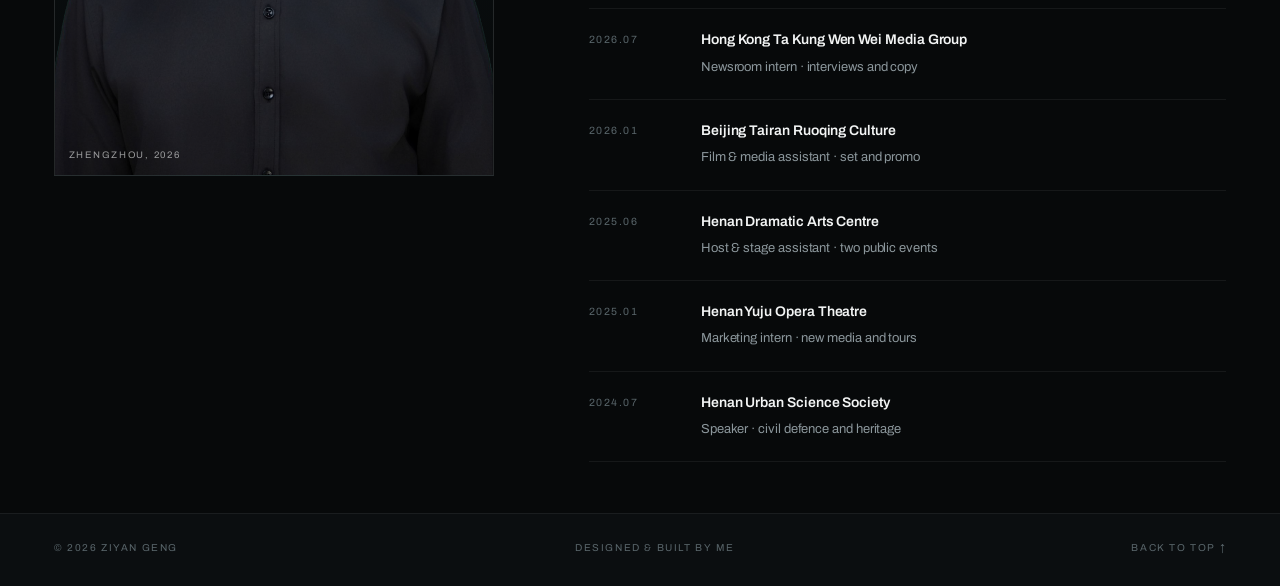
==== commit cbf51868: "Keep only the finance minor in the About meta line" ====
--- a/index.html
+++ b/index.html
@@ -25,8 +25,8 @@
 <meta name="theme-color" content="#07090a" />
 <link rel="icon" href="data:image/svg+xml,%3Csvg xmlns='http://www.w3.org/2000/svg' viewBox='0 0 32 32'%3E%3Crect width='32' height='32' fill='%2308080a'/%3E%3Ccircle cx='16' cy='16' r='6' fill='%2300a19b'/%3E%3C/svg%3E" />
 
-<link rel="stylesheet" href="assets/css/style.css?v=20261124e" />
-<link rel="stylesheet" href="assets/css/doc.css?v=20261124e" />
+<link rel="stylesheet" href="assets/css/style.css?v=20261124f" />
+<link rel="stylesheet" href="assets/css/doc.css?v=20261124f" />
 </head>
 <body>
 
@@ -299,10 +299,6 @@
             <dt data-i18n="a.f2k">Minor</dt>
             <dd data-i18n="a.f2v">Finance</dd>
           </div>
-          <div class="fact">
-            <dt data-i18n="a.f3k">Voice</dt>
-            <dd data-i18n="a.f3v">Mandarin II-A</dd>
-          </div>
         </dl>
 
         <div class="block reveal">
@@ -405,8 +401,8 @@
   </figure>
 </div>
 
-<script src="assets/js/data.js?v=20261124e"></script>
-<script src="assets/js/proposal.js?v=20261124e"></script>
-<script src="assets/js/main.js?v=20261124e"></script>
+<script src="assets/js/data.js?v=20261124f"></script>
+<script src="assets/js/proposal.js?v=20261124f"></script>
+<script src="assets/js/main.js?v=20261124f"></script>
 </body>
 </html>
--- a/assets/css/style.css
+++ b/assets/css/style.css
@@ -1100,22 +1100,23 @@
 }
 html[lang="zh"] .about__right .about__lead{ line-height:1.85; }
 
-/* 只留两项硬信息：辅修金融 + 语言。
-   学历与绩点在简历、文书和成绩单里已经有了，页面不再重复一遍。 */
+/* 只留一条：辅修金融。学历、绩点、普通话等级都在简历和成绩单里，页面不重复。
+   只剩一项，所以标签与取值排在同一行，读起来是一句注脚而不是一格表格。 */
 .facts{
-  display:flex; flex-wrap:wrap;
-  gap:clamp(22px,3.4vw,54px);
-  margin:clamp(26px,3vw,42px) 0 0;
-  padding-top:clamp(16px,1.9vw,26px);
+  display:flex; flex-wrap:wrap; align-items:baseline;
+  gap:10px;
+  margin:clamp(24px,2.8vw,38px) 0 0;
+  padding-top:clamp(16px,1.9vw,24px);
   border-top:1px solid var(--line);
 }
+.fact{ display:flex; align-items:baseline; gap:9px; }
 .fact dt{
   font-size:9px; letter-spacing:.2em; text-transform:uppercase;
   color:var(--dimmer); font-weight:500;
 }
 html[lang="zh"] .fact dt{ letter-spacing:.14em; }
 .fact dd{
-  margin:7px 0 0;
+  margin:0;
   font-size:clamp(12.5px,1vw,14.5px);
   line-height:1.45;
   color:var(--ink);
